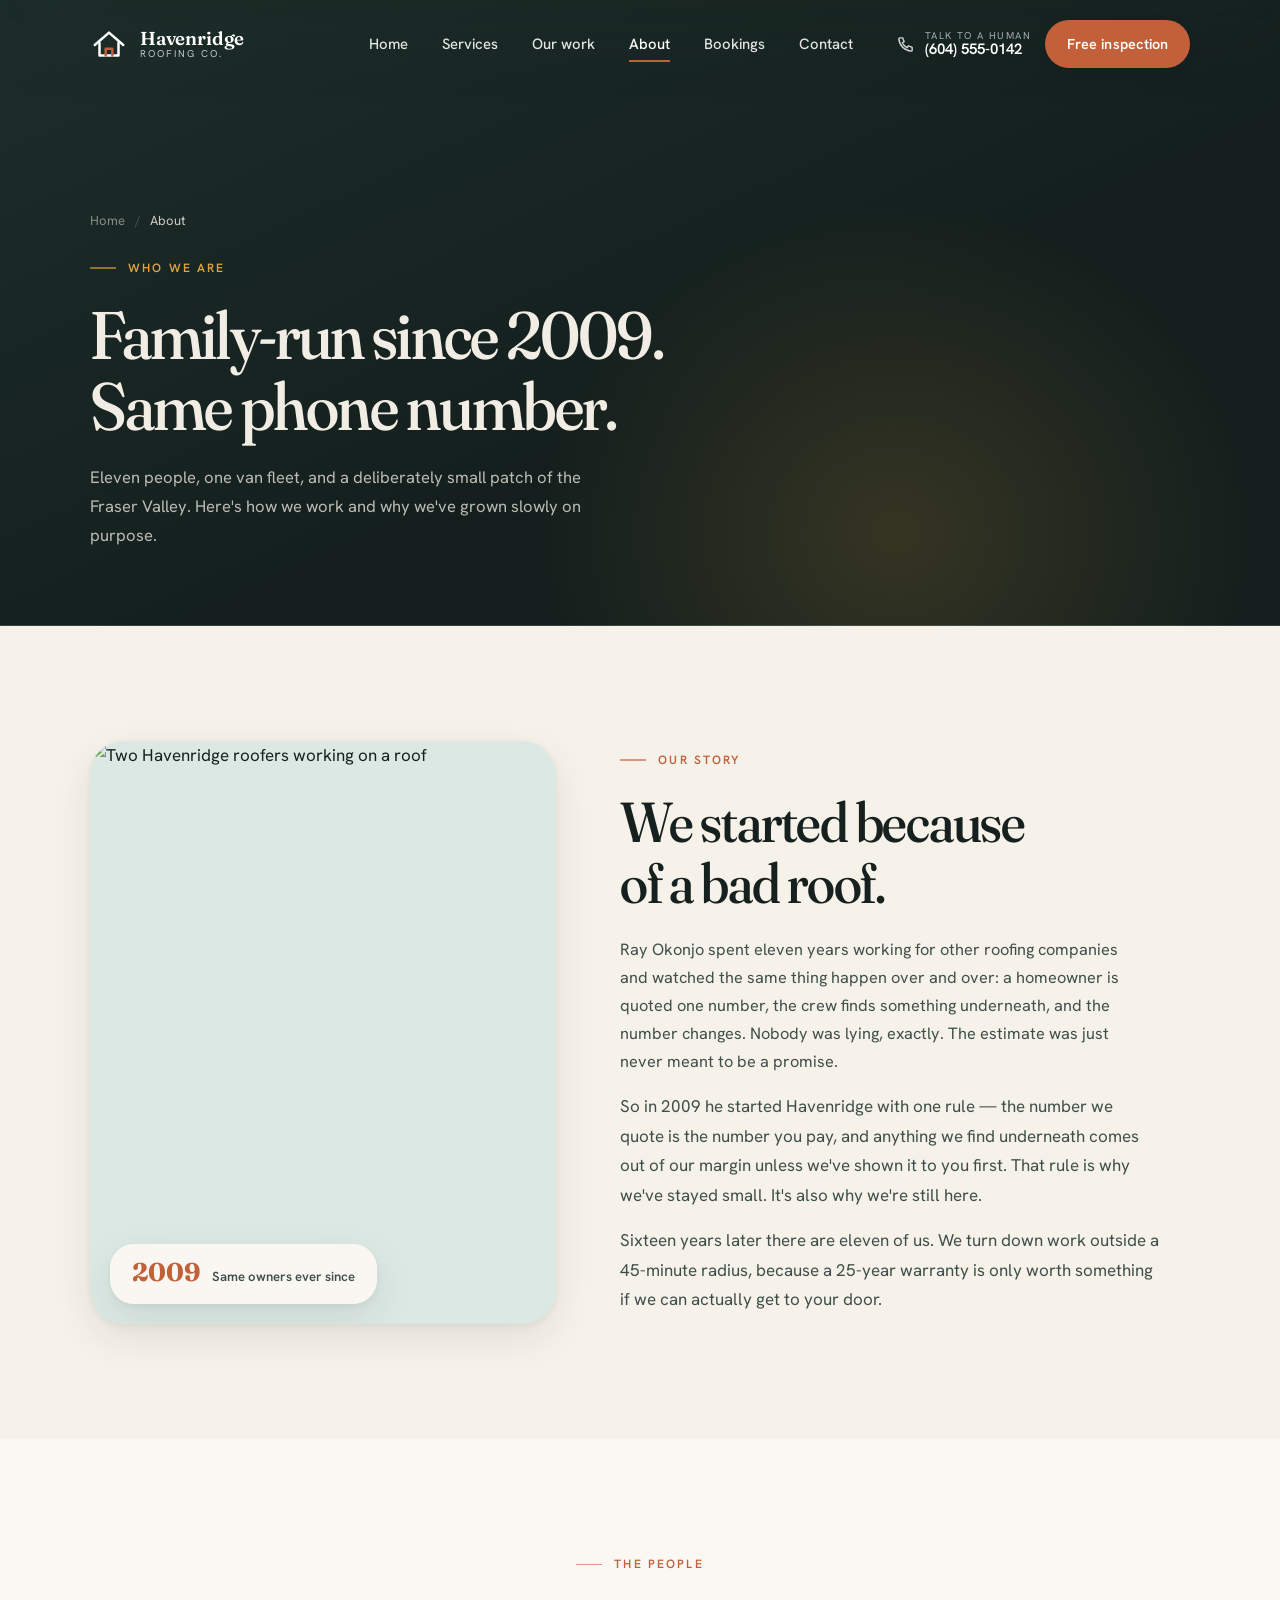
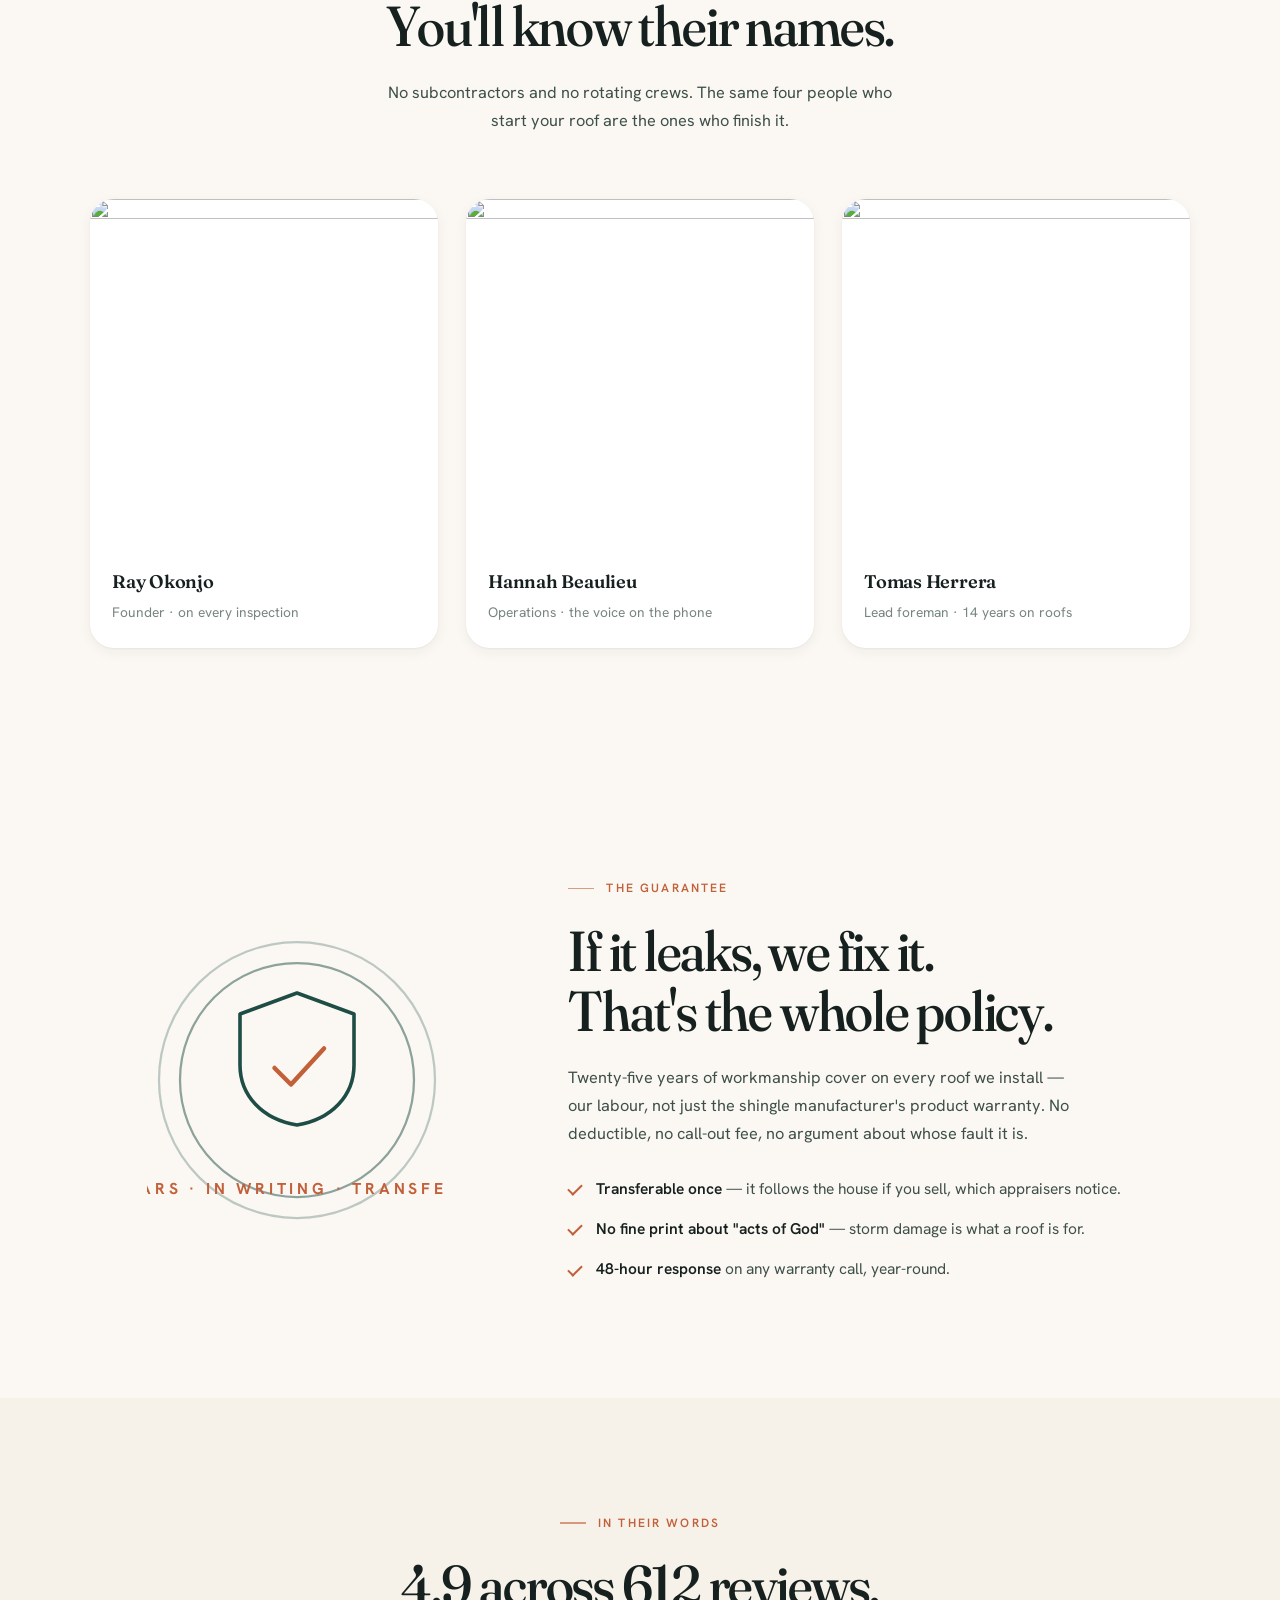
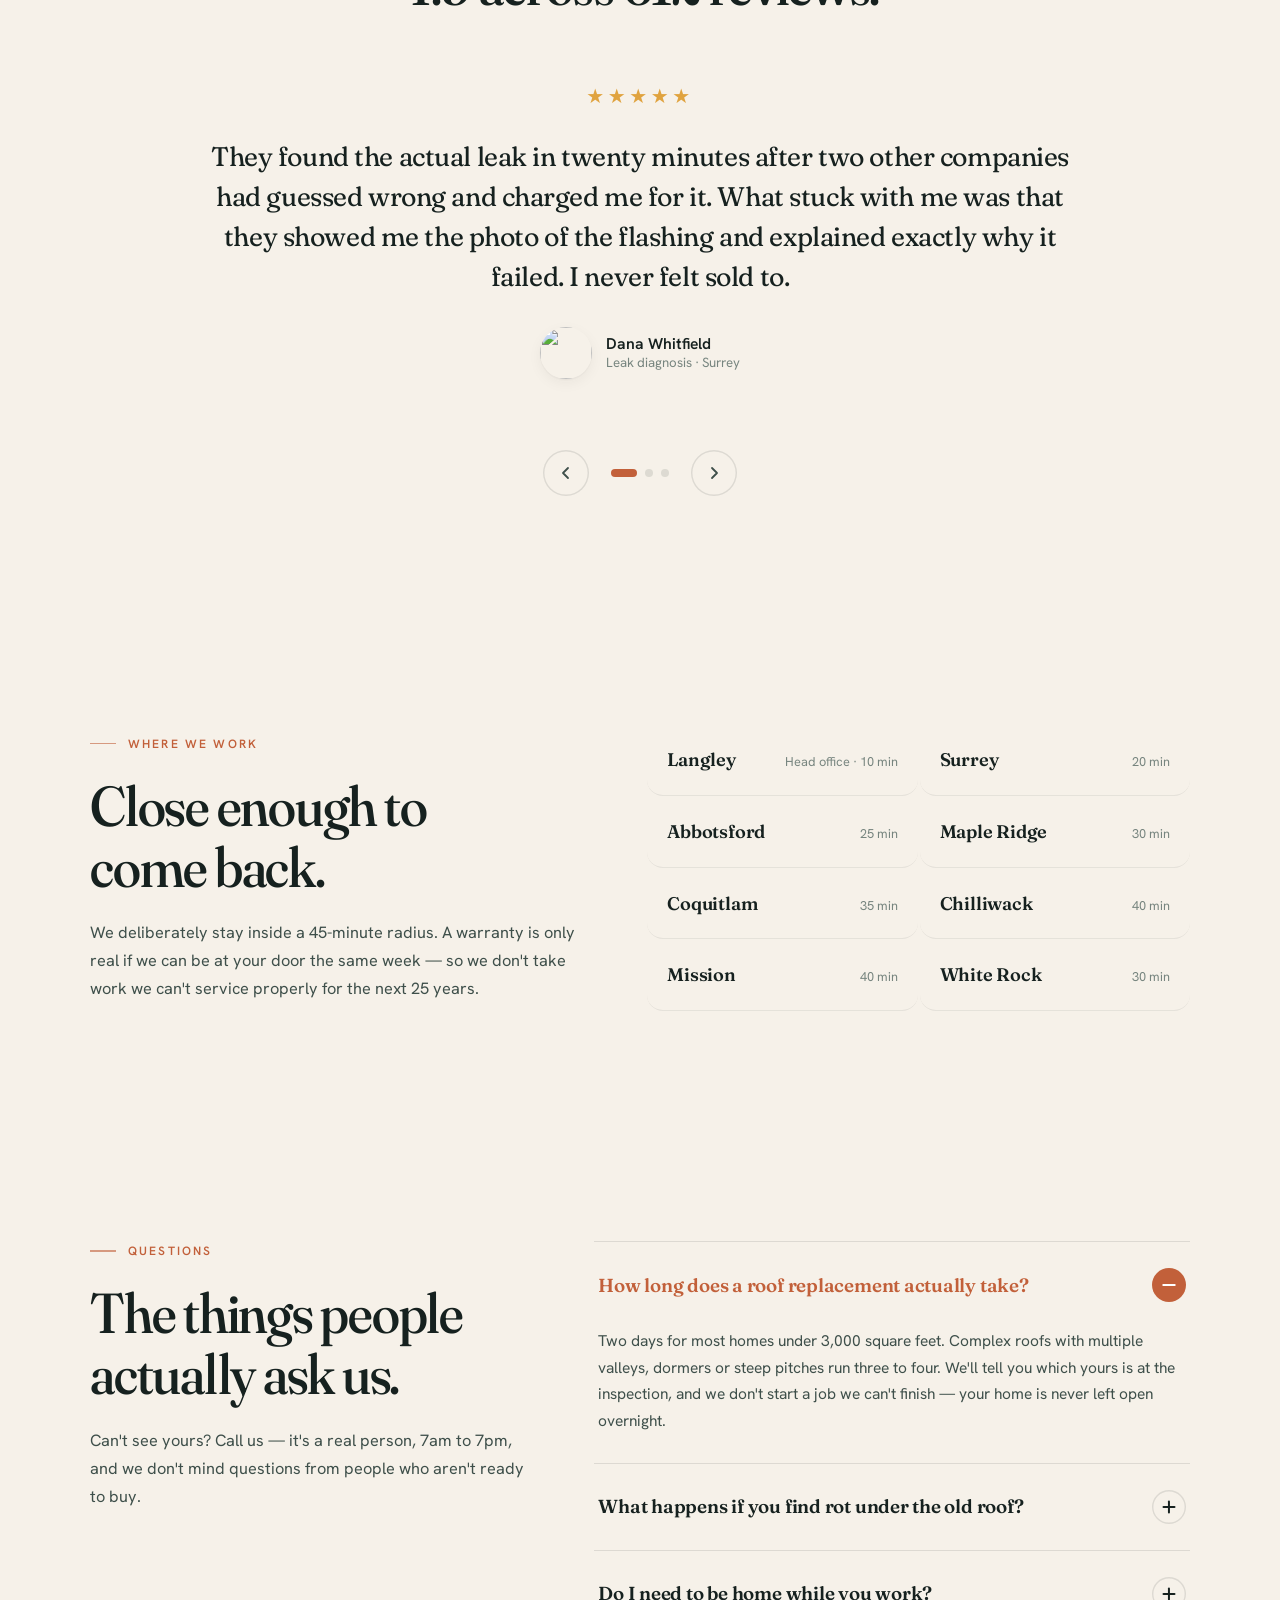
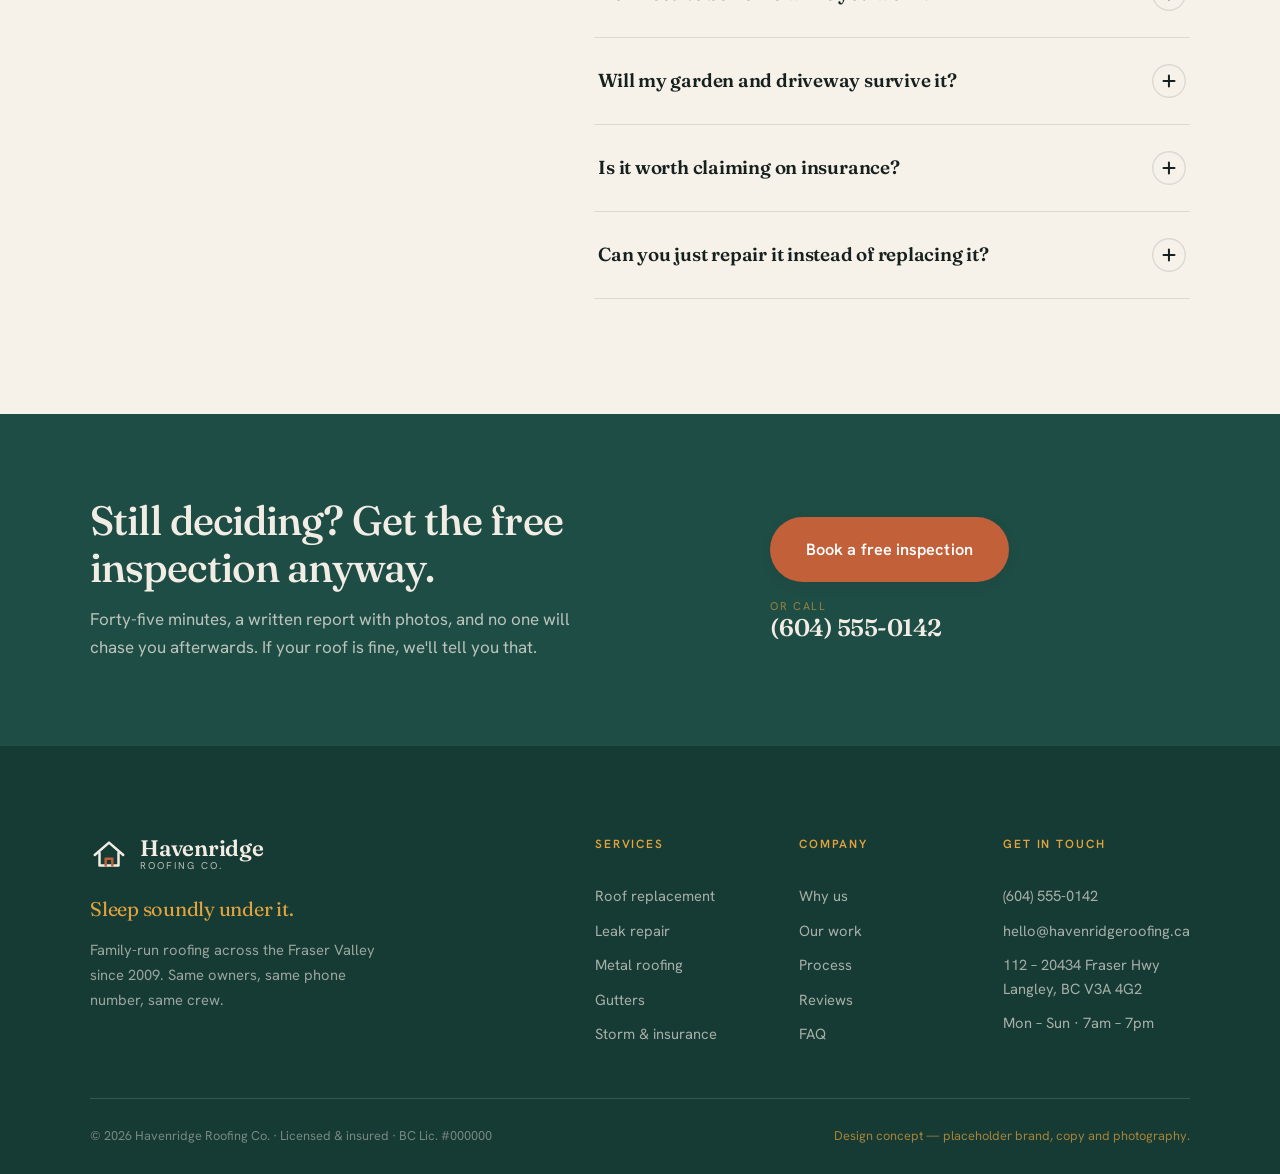
==== about.html @ 26022ae8 "Split the site into six pages and rework the hero roofline Adds Services, Gallery, About, Bookings a" ====
<!doctype html>
<html lang="en">
<head>
<meta charset="UTF-8" />
<meta name="viewport" content="width=device-width, initial-scale=1" />
<title>About — Havenridge Roofing Co.</title>
<meta name="description" content="Family-run roofing across the Fraser Valley since 2009. Same owners, same crew, a 25-year workmanship warranty and a fixed price in writing." />
<meta name="theme-color" content="#1E4D45" />
<meta property="og:type" content="website" />
<meta property="og:title" content="About — Havenridge Roofing Co." />
<meta property="og:description" content="Family-run roofing across the Fraser Valley since 2009. Same owners, same crew, a 25-year workmanship warranty and a fixed price in writing." />
<link rel="preconnect" href="https://fonts.googleapis.com" />
<link rel="preconnect" href="https://fonts.gstatic.com" crossorigin />
<link href="https://fonts.googleapis.com/css2?family=Fraunces:opsz,wght,SOFT@9..144,400..700,0..100&family=Hanken+Grotesk:wght@400;500;600;700&display=swap" rel="stylesheet" />
<link rel="stylesheet" href="styles.css" />
<link rel="icon" href="data:image/svg+xml,%3Csvg xmlns='http://www.w3.org/2000/svg' viewBox='0 0 32 32'%3E%3Cpath d='M4 16 16 6l12 10' fill='none' stroke='%231E4D45' stroke-width='3' stroke-linecap='round' stroke-linejoin='round'/%3E%3Cpath d='M8 15v10h16V15' fill='none' stroke='%23C2603A' stroke-width='3' stroke-linecap='round' stroke-linejoin='round'/%3E%3C/svg%3E" />
<script src="main.js" defer></script>
</head>
<body>

<!-- ============ PRELOADER ============ -->
<!-- Two independent fallbacks so a decorative preloader can never trap the
     page: this kills it outright with JS off, and styles.css fades it out on
     a timer if main.js never loads or throws before it can dismiss it. -->
<noscript><style>.preloader{display:none !important}</style></noscript>
<div class="preloader" data-preloader aria-hidden="true">
  <div class="preloader__mark">
    <svg viewBox="0 0 120 96" fill="none" aria-hidden="true">
      <path class="pl-roof" d="M10 52 60 12l50 40" stroke="#F6F1E9" stroke-width="5" stroke-linecap="round" stroke-linejoin="round"/>
      <path class="pl-walls" d="M24 48v34h72V48" stroke="#C2603A" stroke-width="5" stroke-linecap="round" stroke-linejoin="round"/>
      <path class="pl-door" d="M52 82V64h16v18" stroke="#E0A33F" stroke-width="5" stroke-linecap="round" stroke-linejoin="round"/>
    </svg>
  </div>
  <p class="preloader__word">Havenridge</p>
</div>

<a class="skip-link" href="#main">Skip to content</a>
<div class="cursor" data-cursor aria-hidden="true"><span class="cursor__dot"></span><span class="cursor__ring"></span></div>
<div class="scrollbar" data-progress aria-hidden="true"><i></i></div>

<a class="skip-link" href="#main">Skip to content</a>
<div class="cursor" data-cursor aria-hidden="true"><span class="cursor__dot"></span><span class="cursor__ring"></span></div>
<div class="scrollbar" data-progress aria-hidden="true"><i></i></div>

<!-- ============ HEADER ============ -->
<header class="hdr" data-hdr>
  <div class="hdr__in">
    <a class="logo" href="index.html" aria-label="Havenridge Roofing Co. — home">
      <span class="logo__mark" aria-hidden="true">
        <svg viewBox="0 0 40 40" fill="none">
          <path d="M5 21 20 8l15 13" stroke="currentColor" stroke-width="2.6" stroke-linecap="round" stroke-linejoin="round"/>
          <path d="M10 19v13h20V19" stroke="currentColor" stroke-width="2.6" stroke-linecap="round" stroke-linejoin="round"/>
          <path class="logo__glow" d="M16.5 32v-7h7v7" stroke="var(--accent)" stroke-width="2.6" stroke-linecap="round" stroke-linejoin="round"/>
        </svg>
      </span>
      <span class="logo__txt"><b>Havenridge</b><i>Roofing Co.</i></span>
    </a>

    <nav class="nav" aria-label="Primary">
      <a href="index.html">Home</a>
      <a href="services.html">Services</a>
      <a href="gallery.html">Our work</a>
      <a href="about.html" class="is-on" aria-current="page">About</a>
      <a href="bookings.html">Bookings</a>
      <a href="contact.html">Contact</a>
    </nav>

    <div class="hdr__act">
      <a class="tel" href="tel:+16045550142">
        <svg viewBox="0 0 20 20" fill="none" aria-hidden="true"><path d="M4 3h3l1.6 4-2 1.2a10 10 0 0 0 5.2 5.2L13 11.4 17 13v3a1 1 0 0 1-1.1 1A14 14 0 0 1 3 4.1 1 1 0 0 1 4 3Z" stroke="currentColor" stroke-width="1.5" stroke-linejoin="round"/></svg>
        <span><i>Talk to a human</i><b>(604) 555-0142</b></span>
      </a>
      <a class="btn btn--accent btn--sm magnetic" href="bookings.html" data-magnetic>Free inspection</a>
      <button class="burger" type="button" aria-expanded="false" aria-controls="mnav" aria-label="Open menu" data-burger><span></span><span></span></button>
    </div>
  </div>
</header>

<nav class="mnav" id="mnav" data-mnav aria-label="Mobile">
  <a href="index.html">Home</a>
  <a href="services.html">Services</a>
  <a href="gallery.html">Our work</a>
  <a href="about.html" class="is-on" aria-current="page">About</a>
  <a href="bookings.html">Bookings</a>
  <a href="contact.html">Contact</a>
  <a class="mnav__tel" href="tel:+16045550142">(604) 555-0142</a>
  <a class="btn btn--accent" href="bookings.html">Book a free inspection</a>
</nav>

<main id="main">

<!-- ============ PAGE HERO ============ -->
<section class="phero">
  <div class="phero__glow" aria-hidden="true"></div>
  <div class="wrap">
    <nav class="crumb" aria-label="Breadcrumb">
      <a href="index.html">Home</a><span aria-hidden="true">/</span><span aria-current="page">About</span>
    </nav>
    <p class="eyebrow eyebrow--light" data-rise>Who we are</p>
    <h1 class="phero__h1" data-rise data-delay="1">Family-run since 2009.<br />Same phone number.</h1>
    <p class="phero__lead" data-rise data-delay="2">Eleven people, one van fleet, and a deliberately small patch of the Fraser Valley. Here's how we work and why we've grown slowly on purpose.</p>
  </div>
</section>

<!-- ============ STORY ============ -->
<section class="sec story">
  <div class="wrap story__in">
    <div class="story__media" data-rise>
      <img src="https://images.unsplash.com/photo-1635424709961-f3a150459ad4?auto=format&fit=crop&w=1100&q=80" alt="Two Havenridge roofers working on a roof" loading="lazy" />
      <div class="story__badge"><b>2009</b><span>Same owners ever since</span></div>
    </div>
    <div class="story__copy">
      <p class="eyebrow" data-rise>Our story</p>
      <h2 class="sec__h2" data-rise data-delay="1">We started because<br />of a bad roof.</h2>
      <p class="sec__lead" data-rise data-delay="2">Ray Okonjo spent eleven years working for other
        roofing companies and watched the same thing happen over and over: a homeowner is quoted one
        number, the crew finds something underneath, and the number changes. Nobody was lying, exactly.
        The estimate was just never meant to be a promise.</p>
      <p data-rise data-delay="3">So in 2009 he started Havenridge with one rule — the number we quote is
        the number you pay, and anything we find underneath comes out of our margin unless we've shown
        it to you first. That rule is why we've stayed small. It's also why we're still here.</p>
      <p data-rise data-delay="4">Sixteen years later there are eleven of us. We turn down work outside a
        45-minute radius, because a 25-year warranty is only worth something if we can actually get to
        your door.</p>
    </div>
  </div>
</section>

<!-- ============ TEAM ============ -->
<section class="sec team">
  <div class="wrap">
    <header class="sec__head sec__head--center">
      <p class="eyebrow" data-rise>The people</p>
      <h2 class="sec__h2" data-rise data-delay="1">You'll know their names.</h2>
      <p class="sec__lead" data-rise data-delay="2">No subcontractors and no rotating crews. The same four
        people who start your roof are the ones who finish it.</p>
    </header>
    <div class="team__grid">
      <figure class="tm" data-rise>
        <img src="https://images.unsplash.com/photo-1625241152315-4a698f74ceb7?auto=format&fit=crop&w=600&q=80" alt="" loading="lazy" />
        <figcaption><b>Ray Okonjo</b><span>Founder · on every inspection</span></figcaption>
      </figure>
      <figure class="tm" data-rise data-delay="1">
        <img src="https://images.unsplash.com/photo-1615751596346-9df8006e5381?auto=format&fit=crop&w=600&q=80" alt="" loading="lazy" />
        <figcaption><b>Hannah Beaulieu</b><span>Operations · the voice on the phone</span></figcaption>
      </figure>
      <figure class="tm" data-rise data-delay="2">
        <img src="https://images.unsplash.com/photo-1777827839146-d634aee2c991?auto=format&fit=crop&w=600&q=80" alt="" loading="lazy" />
        <figcaption><b>Tomas Herrera</b><span>Lead foreman · 14 years on roofs</span></figcaption>
      </figure>
    </div>
  </div>
</section>
<!-- ============ WARRANTY ============ -->
<section class="sec warranty">
  <div class="wrap warranty__in">
    <div class="warranty__seal" data-rise aria-hidden="true">
      <svg viewBox="0 0 200 200" fill="none">
        <circle cx="100" cy="100" r="92" stroke="currentColor" stroke-width="1.5" opacity=".28"/>
        <circle cx="100" cy="100" r="78" stroke="currentColor" stroke-width="1.5" opacity=".5"/>
        <path d="M100 42 62 56v34c0 20.6 15.2 36.4 38 40 22.8-3.6 38-19.4 38-40V56l-38-14Z" stroke="currentColor" stroke-width="2.4" stroke-linejoin="round"/>
        <path d="m85 92 11 11 22-24" stroke="var(--accent)" stroke-width="3" stroke-linecap="round" stroke-linejoin="round"/>
        <text class="warranty__ring" x="100" y="176" text-anchor="middle">25 YEARS · IN WRITING · TRANSFERABLE</text>
      </svg>
    </div>
    <div class="warranty__copy">
      <p class="eyebrow" data-rise>The guarantee</p>
      <h2 class="sec__h2" data-rise data-delay="1">If it leaks, we fix it.<br />That's the whole policy.</h2>
      <p class="sec__lead" data-rise data-delay="2">
        Twenty-five years of workmanship cover on every roof we install — our labour, not just the
        shingle manufacturer's product warranty. No deductible, no call-out fee, no argument about
        whose fault it is.
      </p>
      <ul class="warranty__list" data-rise data-delay="3">
        <li><b>Transferable once</b> — it follows the house if you sell, which appraisers notice.</li>
        <li><b>No fine print about "acts of God"</b> — storm damage is what a roof is for.</li>
        <li><b>48-hour response</b> on any warranty call, year-round.</li>
      </ul>
    </div>
  </div>
</section><!-- ============ REVIEWS ============ -->
<section class="sec reviews" id="reviews">
  <div class="wrap">
    <header class="sec__head sec__head--center">
      <p class="eyebrow" data-rise>In their words</p>
      <h2 class="sec__h2" data-rise data-delay="1">4.9 across 612 reviews.</h2>
    </header>

    <div class="rev" data-rev>
      <div class="rev__track" data-rev-track>
        <article class="rev__i is-on">
          <div class="rev__stars" aria-label="5 out of 5">★★★★★</div>
          <blockquote>They found the actual leak in twenty minutes after two other companies had
            guessed wrong and charged me for it. What stuck with me was that they showed me the
            photo of the flashing and explained exactly why it failed. I never felt sold to.</blockquote>
          <footer>
            <img src="https://images.unsplash.com/photo-1615751596346-9df8006e5381?auto=format&fit=crop&w=160&q=80" alt="" loading="lazy" />
            <span><b>Dana Whitfield</b><i>Leak diagnosis · Surrey</i></span>
          </footer>
        </article>
        <article class="rev__i">
          <div class="rev__stars" aria-label="5 out of 5">★★★★★</div>
          <blockquote>Full tear-off and replacement in two days, and the quote never moved — even
            when they found rot under the old decking. They photographed it, called me at work,
            and charged me their cost for the plywood. That's who they are.</blockquote>
          <footer>
            <img src="https://images.unsplash.com/photo-1625241152315-4a698f74ceb7?auto=format&fit=crop&w=160&q=80" alt="" loading="lazy" />
            <span><b>Marcus Bailey</b><i>Full replacement · Langley</i></span>
          </footer>
        </article>
        <article class="rev__i">
          <div class="rev__stars" aria-label="5 out of 5">★★★★★</div>
          <blockquote>My mum is 82 and lives alone, and I live four hours away. They sent me the
            photos, called me after every day on site, and one of them fixed her gate latch on
            the way out. I can't tell you what that was worth to me.</blockquote>
          <footer>
            <img src="https://images.unsplash.com/photo-1777827839146-d634aee2c991?auto=format&fit=crop&w=160&q=80" alt="" loading="lazy" />
            <span><b>Priya Raman</b><i>Re-roof &amp; gutters · Abbotsford</i></span>
          </footer>
        </article>
      </div>

      <div class="rev__ctl">
        <button type="button" data-rev-prev aria-label="Previous review">
          <svg viewBox="0 0 20 20" fill="none"><path d="M12 5 7 10l5 5" stroke="currentColor" stroke-width="1.8" stroke-linecap="round" stroke-linejoin="round"/></svg>
        </button>
        <div class="rev__dots" data-rev-dots>
          <button type="button" class="is-on" aria-label="Review 1"></button>
          <button type="button" aria-label="Review 2"></button>
          <button type="button" aria-label="Review 3"></button>
        </div>
        <button type="button" data-rev-next aria-label="Next review">
          <svg viewBox="0 0 20 20" fill="none"><path d="M8 5l5 5-5 5" stroke="currentColor" stroke-width="1.8" stroke-linecap="round" stroke-linejoin="round"/></svg>
        </button>
      </div>
    </div>
  </div>
</section><!-- ============ AREAS ============ -->
<section class="sec areas" id="areas">
  <div class="wrap areas__in">
    <div class="areas__copy">
      <p class="eyebrow" data-rise>Where we work</p>
      <h2 class="sec__h2" data-rise data-delay="1">Close enough to<br />come back.</h2>
      <p class="sec__lead" data-rise data-delay="2">We deliberately stay inside a 45-minute radius. A
        warranty is only real if we can be at your door the same week — so we don't take work we
        can't service properly for the next 25 years.</p>
    </div>
    <ul class="areas__list" data-rise data-delay="1">
      <li><b>Langley</b><span>Head office · 10 min</span></li>
      <li><b>Surrey</b><span>20 min</span></li>
      <li><b>Abbotsford</b><span>25 min</span></li>
      <li><b>Maple Ridge</b><span>30 min</span></li>
      <li><b>Coquitlam</b><span>35 min</span></li>
      <li><b>Chilliwack</b><span>40 min</span></li>
      <li><b>Mission</b><span>40 min</span></li>
      <li><b>White Rock</b><span>30 min</span></li>
    </ul>
  </div>
</section><!-- ============ FAQ ============ -->
<section class="sec faq" id="faq">
  <div class="wrap faq__in">
    <header class="faq__head">
      <p class="eyebrow" data-rise>Questions</p>
      <h2 class="sec__h2" data-rise data-delay="1">The things people<br />actually ask us.</h2>
      <p class="sec__lead" data-rise data-delay="2">Can't see yours? Call us — it's a real person,
        7am to 7pm, and we don't mind questions from people who aren't ready to buy.</p>
    </header>

    <div class="faq__list" data-faq>
      <details class="qa" open>
        <summary><span>How long does a roof replacement actually take?</span><i aria-hidden="true"></i></summary>
        <div class="qa__body"><p>Two days for most homes under 3,000 square feet. Complex roofs with
          multiple valleys, dormers or steep pitches run three to four. We'll tell you which yours is
          at the inspection, and we don't start a job we can't finish — your home is never left open
          overnight.</p></div>
      </details>
      <details class="qa">
        <summary><span>What happens if you find rot under the old roof?</span><i aria-hidden="true"></i></summary>
        <div class="qa__body"><p>We stop, photograph it, and call you before anything is covered back
          up. Replacement sheathing is charged at our cost — we don't mark up a problem you didn't
          know you had. On a typical home it's one or two sheets; the quote tells you what each one
          costs before we start.</p></div>
      </details>
      <details class="qa">
        <summary><span>Do I need to be home while you work?</span><i aria-hidden="true"></i></summary>
        <div class="qa__body"><p>No. Plenty of our customers are at work the whole time. You'll get
          photos at the end of each day, and the foreman's direct mobile number so you can reach a
          person rather than an office. We only need access to power and, ideally, a driveway.</p></div>
      </details>
      <details class="qa">
        <summary><span>Will my garden and driveway survive it?</span><i aria-hidden="true"></i></summary>
        <div class="qa__body"><p>This is the thing people worry about most, and fairly. Tarps go over
          beds and shrubs, plywood leans against the siding, and the dumpster sits on boards. We run
          a magnetic sweep of the lawn and driveway twice — once at the end of tear-off and again
          before we leave. If we miss a nail, we come back and find it.</p></div>
      </details>
      <details class="qa">
        <summary><span>Is it worth claiming on insurance?</span><i aria-hidden="true"></i></summary>
        <div class="qa__body"><p>Sometimes, and sometimes honestly not — a claim for less than your
          deductible isn't worth the premium increase. We'll photograph the damage properly, tell you
          what we think the claim is worth, and meet your adjuster on the roof. If it's not worth
          claiming, we'll say so.</p></div>
      </details>
      <details class="qa">
        <summary><span>Can you just repair it instead of replacing it?</span><i aria-hidden="true"></i></summary>
        <div class="qa__body"><p>Often, yes — and we'll tell you when that's the better call. A roof
          with eight good years left doesn't need replacing because someone knocked on your door and
          said so. Roughly a third of our inspections end with us telling someone their roof is fine.</p></div>
      </details>
    </div>
  </div>
</section>
<!-- ============ CTA BAND ============ -->
<section class="ctaband">
  <div class="wrap ctaband__in">
    <div>
      <h2 data-rise>Still deciding? Get the free inspection anyway.</h2>
      <p data-rise data-delay="1">Forty-five minutes, a written report with photos, and no one will
        chase you afterwards. If your roof is fine, we'll tell you that.</p>
    </div>
    <div class="ctaband__act" data-rise data-delay="2">
      <a class="btn btn--accent btn--lg magnetic" href="bookings.html" data-magnetic>Book a free inspection</a>
      <a class="tel tel--band" href="tel:+16045550142"><span><i>Or call</i><b>(604) 555-0142</b></span></a>
    </div>
  </div>
</section>

</main>

<!-- ============ FOOTER ============ -->
<footer class="ftr">
  <div class="wrap">
    <div class="ftr__top">
      <div class="ftr__brand">
        <a class="logo logo--lg" href="index.html" aria-label="Havenridge Roofing Co. — home">
          <span class="logo__mark" aria-hidden="true">
            <svg viewBox="0 0 40 40" fill="none">
              <path d="M5 21 20 8l15 13" stroke="currentColor" stroke-width="2.6" stroke-linecap="round" stroke-linejoin="round"/>
              <path d="M10 19v13h20V19" stroke="currentColor" stroke-width="2.6" stroke-linecap="round" stroke-linejoin="round"/>
              <path d="M16.5 32v-7h7v7" stroke="var(--accent)" stroke-width="2.6" stroke-linecap="round" stroke-linejoin="round"/>
            </svg>
          </span>
          <span class="logo__txt"><b>Havenridge</b><i>Roofing Co.</i></span>
        </a>
        <p class="ftr__tag">Sleep soundly under it.</p>
        <p class="ftr__blurb">Family-run roofing across the Fraser Valley since 2009. Same owners,
          same phone number, same crew.</p>
      </div>

      <nav class="ftr__nav" aria-label="Footer">
        <div>
          <h4>Services</h4>
          <a href="services.html">Roof replacement</a>
          <a href="services.html">Leak repair</a>
          <a href="services.html">Metal roofing</a>
          <a href="services.html">Gutters</a>
          <a href="services.html">Storm &amp; insurance</a>
        </div>
        <div>
          <h4>Company</h4>
          <a href="about.html">Why us</a>
          <a href="gallery.html">Our work</a>
          <a href="services.html#process">Process</a>
          <a href="about.html#reviews">Reviews</a>
          <a href="about.html#faq">FAQ</a>
        </div>
        <div>
          <h4>Get in touch</h4>
          <a href="tel:+16045550142">(604) 555-0142</a>
          <a href="mailto:hello@havenridgeroofing.ca">hello@havenridgeroofing.ca</a>
          <span>112 – 20434 Fraser Hwy<br />Langley, BC V3A 4G2</span>
          <span>Mon – Sun · 7am – 7pm</span>
        </div>
      </nav>
    </div>

    <div class="ftr__bar">
      <p>© 2026 Havenridge Roofing Co. · Licensed &amp; insured · BC Lic. #000000</p>
      <p class="ftr__demo">Design concept — placeholder brand, copy and photography.</p>
    </div>
  </div>
</footer>

</body>
</html>
---- styles.css ----
/* =========================================================================
   HAVENRIDGE ROOFING CO. — design system
   Brief: "makes you feel safe". Warm paper, deep evergreen shelter,
   terracotta warmth. Soft radii, calm motion, generous air.
   ========================================================================= */

:root{
  /* surface */
  --canvas:#F6F1E9;
  --canvas-2:#FBF8F3;
  --surface:#FFFFFF;
  --dark:#16211F;
  --dark-2:#1B2A27;

  /* ink */
  --ink:#16211F;
  --ink-2:#3E4F4A;
  --muted:#77857F;
  --on-dark:#F2EDE4;
  --on-dark-2:#AFBDB6;

  /* brand */
  --brand:#1E4D45;
  --brand-700:#163A34;
  --brand-100:#DCE8E3;
  --accent:#C2603A;
  --accent-600:#A94E2C;
  --accent-100:#F6E3D8;
  --gold:#E0A33F;

  --line:rgba(22,33,31,.11);
  --line-2:rgba(22,33,31,.07);
  --line-d:rgba(242,237,228,.16);

  /* type */
  --display:"Fraunces",Georgia,"Times New Roman",serif;
  --sans:"Hanken Grotesk",ui-sans-serif,system-ui,-apple-system,"Segoe UI",Roboto,sans-serif;

  /* shape */
  --r-sm:10px; --r:16px; --r-lg:24px; --r-xl:34px; --r-pill:999px;

  /* warm-tinted shadows, never harsh black */
  --sh-1:0 1px 2px rgba(30,45,41,.05), 0 4px 14px rgba(30,45,41,.05);
  --sh-2:0 2px 6px rgba(30,45,41,.06), 0 14px 38px rgba(30,45,41,.09);
  --sh-3:0 6px 18px rgba(30,45,41,.08), 0 30px 70px rgba(30,45,41,.14);

  /* motion */
  --e-out:cubic-bezier(.22,.9,.24,1);
  --e-soft:cubic-bezier(.4,0,.2,1);
  --e-settle:cubic-bezier(.18,.9,.28,1.06);

  --wrap:1220px;
  --gut:clamp(20px,5vw,60px);
}

*,*::before,*::after{box-sizing:border-box}
html{-webkit-text-size-adjust:100%}
html:focus-within{scroll-behavior:smooth}
body{
  margin:0; background:var(--canvas); color:var(--ink);
  font-family:var(--sans); font-size:17px; line-height:1.68;
  font-weight:400; -webkit-font-smoothing:antialiased; text-rendering:optimizeLegibility;
  overflow-x:hidden;
}
body.is-locked{overflow:hidden}
img,svg{display:block; max-width:100%}
img{height:auto}
button,input,select,textarea{font:inherit; color:inherit}
button{cursor:pointer; background:none; border:0; padding:0}
a{color:inherit; text-decoration:none}
h1,h2,h3,h4,p,figure,blockquote,ul,ol{margin:0}
ul,ol{padding:0; list-style:none}

::selection{background:var(--accent); color:#fff}

/* `hidden` must always win — several overlays below set display, and a
   display rule silently beats the attribute. Without this the lightbox
   covers the page and eats every click. */
[hidden]{display:none !important}

:focus-visible{outline:2.5px solid var(--accent); outline-offset:3px; border-radius:4px}

.wrap{width:100%; max-width:var(--wrap); margin-inline:auto; padding-inline:var(--gut)}

.skip-link{
  position:fixed; top:10px; left:10px; z-index:200; padding:12px 20px;
  background:var(--brand); color:#fff; border-radius:var(--r-sm);
  transform:translateY(-160%); transition:transform .3s var(--e-out);
}
.skip-link:focus{transform:none}

/* ---------- type ---------- */
.eyebrow{
  font-size:.75rem; font-weight:600; letter-spacing:.18em; text-transform:uppercase;
  color:var(--accent); margin-bottom:22px; display:flex; align-items:center; gap:12px;
}
.eyebrow::before{content:""; width:26px; height:1.5px; background:currentColor; opacity:.6}
.eyebrow--light{color:var(--gold)}

.sec__h2{
  font-family:var(--display); font-weight:500;
  font-size:clamp(2.1rem,4.4vw,3.6rem); line-height:1.08;
  letter-spacing:-.022em; font-variation-settings:"SOFT" 40,"opsz" 110;
}
.sec__lead{
  font-size:clamp(1.02rem,1.25vw,1.15rem); color:var(--ink-2);
  max-width:56ch; line-height:1.72;
}
/* headings and their lead paragraph need air between them; in the split
   layout the lead is a sibling column, so only space the stacked case */
.sec__h2+.sec__lead,.sec__h2+.calc__note{margin-top:22px}
.hero__h1+.hero__sub{margin-top:0}
.sec--dark .sec__lead{color:var(--on-dark-2)}

/* ---------- buttons ---------- */
.btn{
  --bg:var(--brand); --fg:#fff;
  position:relative; display:inline-flex; align-items:center; justify-content:center; gap:11px;
  padding:16px 30px; border-radius:var(--r-pill); background:var(--bg); color:var(--fg);
  font-weight:600; font-size:.97rem; letter-spacing:.005em; overflow:hidden; isolation:isolate;
  transition:transform .45s var(--e-settle), box-shadow .45s var(--e-out), color .3s var(--e-soft);
  box-shadow:var(--sh-1); will-change:transform;
}
.btn::before{
  content:""; position:absolute; inset:0; z-index:-1; border-radius:inherit;
  background:var(--accent-600); transform:translateY(101%);
  transition:transform .5s var(--e-out);
}
.btn:hover{transform:translateY(-3px); box-shadow:var(--sh-2)}
.btn:hover::before{transform:translateY(0)}
.btn:active{transform:translateY(-1px)}
.btn svg{width:19px; height:19px; transition:transform .45s var(--e-out)}
.btn:hover svg{transform:translateX(4px)}
.btn--accent{--bg:var(--accent)}
.btn--accent::before{background:var(--brand)}
.btn--ghost{--bg:transparent; --fg:#fff; box-shadow:inset 0 0 0 1.5px rgba(255,255,255,.42)}
.btn--ghost::before{background:rgba(255,255,255,.14)}
.btn--ghost:hover{box-shadow:inset 0 0 0 1.5px rgba(255,255,255,.75)}
.btn--sm{padding:12px 22px; font-size:.9rem}
.btn--lg{padding:19px 36px; font-size:1.02rem}
.btn--full{width:100%}

.chip{
  padding:10px 20px; border-radius:var(--r-pill); font-size:.9rem; font-weight:600;
  color:var(--ink-2); box-shadow:inset 0 0 0 1.4px var(--line);
  transition:color .3s var(--e-soft), box-shadow .3s var(--e-soft), background .3s var(--e-soft), transform .4s var(--e-settle);
}
.chip:hover{color:var(--ink); box-shadow:inset 0 0 0 1.4px rgba(22,33,31,.24); transform:translateY(-2px)}
.chip.is-on{background:var(--brand); color:#fff; box-shadow:none}

/* ---------- scroll progress + cursor ---------- */
.scrollbar{position:fixed; inset:0 0 auto 0; height:3px; z-index:120; pointer-events:none}
.scrollbar i{
  display:block; height:100%; width:0;
  background:linear-gradient(90deg,var(--brand),var(--accent),var(--gold));
  transform-origin:left; transition:width .1s linear;
}
.cursor{position:fixed; top:0; left:0; z-index:300; pointer-events:none; mix-blend-mode:difference; opacity:0}
.cursor__dot,.cursor__ring{position:absolute; border-radius:50%; transform:translate(-50%,-50%)}
.cursor__dot{width:6px; height:6px; background:#fff}
.cursor__ring{
  width:38px; height:38px; border:1.4px solid rgba(255,255,255,.55);
  transition:width .35s var(--e-out), height .35s var(--e-out), border-color .3s var(--e-soft);
}
.cursor.is-on{opacity:1}
.cursor.is-hot .cursor__ring{width:62px; height:62px; border-color:#fff}
@media (hover:none),(pointer:coarse){.cursor{display:none}}

/* ---------- preloader ---------- */
.preloader{
  position:fixed; inset:0; z-index:400; background:var(--brand-700);
  display:grid; place-content:center; justify-items:center; gap:22px;
  transition:opacity .7s var(--e-soft), visibility .7s;
  /* Safety net: if main.js never runs, this still uncovers the page. CSS
     rather than an inline script, so it also survives JS being disabled. */
  animation:plBail .6s var(--e-soft) 4.6s forwards;
}
@keyframes plBail{to{opacity:0; visibility:hidden}}
.preloader.is-gone{opacity:0; visibility:hidden}
.preloader__mark svg{width:96px; height:78px}
.preloader__mark path{stroke-dasharray:180; stroke-dashoffset:180; animation:plDraw 1.1s var(--e-out) forwards}
.pl-walls{animation-delay:.32s !important}
.pl-door{animation-delay:.58s !important}
@keyframes plDraw{to{stroke-dashoffset:0}}
.preloader__word{
  font-family:var(--display); font-size:1.5rem; letter-spacing:.2em; text-transform:uppercase;
  color:var(--on-dark); opacity:0; animation:plWord .8s var(--e-out) .7s forwards;
}
@keyframes plWord{from{opacity:0; transform:translateY(10px)} to{opacity:.85; transform:none}}

/* ---------- header ---------- */
.hdr{
  position:fixed; inset:0 0 auto 0; z-index:110; padding:20px 0;
  transition:padding .5s var(--e-out), background .5s var(--e-soft), box-shadow .5s var(--e-soft);
}
.hdr::before{
  content:""; position:absolute; inset:0; background:rgba(246,241,233,.86);
  backdrop-filter:blur(16px) saturate(1.3); -webkit-backdrop-filter:blur(16px) saturate(1.3);
  border-bottom:1px solid var(--line-2);
  opacity:0; transition:opacity .5s var(--e-soft);
}
.hdr.is-stuck{padding:11px 0}
.hdr.is-stuck::before{opacity:1}
.hdr.is-hidden{transform:translateY(-104%); transition:transform .5s var(--e-out), padding .5s var(--e-out)}
.hdr__in{
  position:relative; width:100%; max-width:var(--wrap); margin-inline:auto;
  padding-inline:var(--gut); display:flex; align-items:center; gap:28px;
}

.logo{display:flex; align-items:center; gap:12px; color:#fff; transition:color .45s var(--e-soft)}
.hdr.is-stuck .logo{color:var(--brand)}
.logo__mark svg{width:38px; height:38px}
.logo__mark{transition:transform .55s var(--e-settle)}
.logo:hover .logo__mark{transform:translateY(-3px) rotate(-3deg)}
.logo__glow{transition:opacity .4s var(--e-soft)}
.logo:hover .logo__glow{opacity:.5}
.logo__txt{display:flex; flex-direction:column; line-height:1.05}
.logo__txt b{font-family:var(--display); font-size:1.17rem; font-weight:600; letter-spacing:-.01em}
.logo__txt i{font-style:normal; font-size:.62rem; letter-spacing:.2em; text-transform:uppercase; opacity:.72}

.nav{display:flex; gap:4px; margin-left:auto}
.nav a{
  position:relative; padding:9px 15px; font-size:.93rem; font-weight:500; color:rgba(255,255,255,.88);
  border-radius:var(--r-pill); transition:color .35s var(--e-soft), background .35s var(--e-soft);
}
.hdr.is-stuck .nav a{color:var(--ink-2)}
.nav a::after{
  content:""; position:absolute; left:15px; right:15px; bottom:4px; height:1.5px;
  background:var(--accent); transform:scaleX(0); transform-origin:right;
  transition:transform .45s var(--e-out);
}
.nav a:hover::after,.nav a.is-on::after{transform:scaleX(1); transform-origin:left}
.nav a:hover,.nav a.is-on{color:#fff}
.hdr.is-stuck .nav a:hover,.hdr.is-stuck .nav a.is-on{color:var(--brand)}

.hdr__act{display:flex; align-items:center; gap:14px; margin-left:auto}
.nav+.hdr__act{margin-left:0}
.tel{display:flex; align-items:center; gap:10px; color:#fff; transition:color .45s var(--e-soft)}
.hdr.is-stuck .tel{color:var(--brand)}
.tel svg{width:19px; height:19px; opacity:.8}
.tel span{display:flex; flex-direction:column; line-height:1.15}
.tel i{font-style:normal; font-size:.62rem; letter-spacing:.14em; text-transform:uppercase; opacity:.62}
.tel b{font-size:.94rem; font-weight:600; white-space:nowrap}
.tel:hover svg{opacity:1}

.burger{display:none; width:44px; height:44px; border-radius:50%; position:relative; box-shadow:inset 0 0 0 1.4px rgba(255,255,255,.3)}
.hdr.is-stuck .burger{box-shadow:inset 0 0 0 1.4px var(--line)}
.burger span{
  position:absolute; left:13px; width:18px; height:1.8px; background:#fff; border-radius:2px;
  transition:transform .45s var(--e-out), opacity .3s var(--e-soft), background .45s var(--e-soft);
}
.hdr.is-stuck .burger span{background:var(--brand)}
.burger span:nth-child(1){top:19px}
.burger span:nth-child(2){top:25px}
.burger[aria-expanded="true"] span:nth-child(1){transform:translateY(3px) rotate(45deg)}
.burger[aria-expanded="true"] span:nth-child(2){transform:translateY(-3px) rotate(-45deg)}

.mnav{
  position:fixed; inset:0 0 auto 0; z-index:105; padding:104px var(--gut) 34px;
  background:var(--canvas); display:flex; flex-direction:column; gap:2px;
  transform:translateY(-100%); transition:transform .6s var(--e-out); box-shadow:var(--sh-3);
}
.mnav.is-open{transform:none}
.mnav a{padding:15px 0; font-family:var(--display); font-size:1.5rem; font-weight:500; border-bottom:1px solid var(--line-2)}
.mnav__tel{font-family:var(--sans)!important; font-size:1.05rem!important; color:var(--accent); font-weight:600}
.mnav .btn{margin-top:18px}

/* ---------- hero ---------- */
.hero{
  position:relative; min-height:100svh; display:flex; align-items:flex-end;
  padding:150px 0 76px; overflow:hidden; isolation:isolate; color:#fff;
  background:linear-gradient(160deg,#20332F,#16211F);
}
.hero__media{position:absolute; inset:-9% 0; z-index:-2; will-change:transform}
.hero__media img{width:100%; height:100%; object-fit:cover; object-position:50% 58%}
.hero__scrim{
  position:absolute; inset:0; z-index:-1;
  background:
    linear-gradient(to top,rgba(14,22,20,.95) 2%,rgba(14,22,20,.62) 34%,rgba(14,22,20,.34) 62%,rgba(14,22,20,.62) 100%),
    radial-gradient(120% 78% at 14% 82%,rgba(30,77,69,.5),transparent 62%);
}
.hero__in{position:relative; z-index:2; max-width:900px}
.hero__h1{
  font-family:var(--display); font-weight:500;
  font-size:clamp(2.6rem,6.6vw,5.3rem); line-height:1.03; letter-spacing:-.032em;
  font-variation-settings:"SOFT" 55,"opsz" 144; margin-bottom:26px;
}
.hero__h1 .ln{display:block; overflow:hidden; padding-bottom:.06em}
.hero__h1 .ln>span{
  display:block; transform:translateY(112%);
  animation:lnUp 1.15s var(--e-out) forwards;
}
.hero__h1 .ln:nth-child(1)>span{animation-delay:.22s}
.hero__h1 .ln:nth-child(2)>span{animation-delay:.36s}
@keyframes lnUp{to{transform:none}}
.hero__sub{font-size:clamp(1.03rem,1.35vw,1.2rem); max-width:56ch; color:rgba(242,237,228,.86); margin-bottom:34px}
.hero__cta{display:flex; flex-wrap:wrap; gap:14px; margin-bottom:38px}
.hero__trust{display:flex; flex-wrap:wrap; gap:10px 26px; font-size:.9rem; color:rgba(242,237,228,.8)}
.hero__trust li{display:flex; align-items:center; gap:9px}
.hero__trust svg{width:15px; height:15px; color:var(--gold); flex:none}

/* hero art — one roofline spanning the whole hero, with the headline beneath it.
   Full-bleed on purpose: boxed on one side it read as a second house floating
   next to the photographed one. */
.hero__art{
  position:absolute; z-index:1; left:0; right:0; top:clamp(76px,11vh,150px);
  width:100%; pointer-events:none; opacity:.95;
}
.hero__art svg{width:100%; height:auto; overflow:visible}

.hero__card{
  position:absolute; z-index:3; right:var(--gut); bottom:76px; width:310px;
  padding:24px 26px; border-radius:var(--r-lg); color:var(--ink);
  background:rgba(251,248,243,.93); backdrop-filter:blur(14px); -webkit-backdrop-filter:blur(14px);
  box-shadow:var(--sh-3); border:1px solid rgba(255,255,255,.5);
}
.hero__card-top{display:flex; align-items:center; gap:10px; margin-bottom:11px; font-size:.78rem; letter-spacing:.12em; text-transform:uppercase; color:var(--brand)}
.pulse{position:relative; width:8px; height:8px; border-radius:50%; background:var(--accent); flex:none}
.pulse::after{content:""; position:absolute; inset:0; border-radius:50%; background:var(--accent); animation:pulse 2.4s var(--e-out) infinite}
@keyframes pulse{0%{transform:scale(1); opacity:.7} 70%,100%{transform:scale(3.4); opacity:0}}
.hero__card p{font-size:.93rem; color:var(--ink-2); margin-bottom:15px; line-height:1.6}
.hero__card-row{display:flex; flex-wrap:wrap; gap:7px}
.hero__card-row span{font-size:.72rem; font-weight:600; padding:5px 11px; border-radius:var(--r-pill); background:var(--brand-100); color:var(--brand)}

.hero__scroll{
  position:absolute; left:var(--gut); bottom:28px; z-index:3;
  display:flex; align-items:center; gap:12px;
  font-size:.7rem; letter-spacing:.22em; text-transform:uppercase; color:rgba(242,237,228,.62);
}
.hero__scroll-line{width:56px; height:1.5px; background:rgba(242,237,228,.28); overflow:hidden; position:relative}
.hero__scroll-line::after{
  content:""; position:absolute; inset:0; background:var(--gold);
  animation:scrollLine 2.6s var(--e-soft) infinite;
}
@keyframes scrollLine{0%{transform:translateX(-100%)} 55%,100%{transform:translateX(100%)}}

/* ---------- section shell ---------- */
.sec{padding:clamp(76px,9vw,140px) 0; position:relative}
.sec--dark{background:var(--dark); color:var(--on-dark)}
.sec--dark .sec__h2{color:var(--on-dark)}
.sec__head{margin-bottom:clamp(44px,5vw,72px); max-width:820px}
.sec__head--split{
  display:grid; grid-template-columns:1fr 1fr; gap:clamp(24px,4vw,64px);
  align-items:end; max-width:none;
}
.sec__head--split .sec__lead{padding-bottom:8px}
.sec__head--center{text-align:center; margin-inline:auto}
.sec__head--center .eyebrow{justify-content:center}
.sec__head--center .sec__lead{margin-inline:auto}

/* ---------- assurance bar ---------- */
.assure{background:var(--brand); color:var(--on-dark); padding:clamp(34px,4vw,52px) 0}
.assure__grid{display:grid; grid-template-columns:repeat(4,1fr); gap:clamp(20px,3vw,44px)}
.assure__i{display:grid; grid-template-columns:auto 1fr; grid-template-rows:auto auto; gap:2px 15px; align-items:start}
.assure__i svg{grid-row:1/3; width:34px; height:34px; color:var(--gold); opacity:.92}
.assure__i b{font-size:1.01rem; font-weight:600; letter-spacing:-.005em}
.assure__i span{font-size:.87rem; color:rgba(242,237,228,.68); line-height:1.5}

/* ---------- promise cards ---------- */
.promise__grid{display:grid; grid-template-columns:repeat(3,1fr); gap:clamp(18px,2.2vw,30px)}
.pcard{
  position:relative; padding:40px 34px 36px; border-radius:var(--r-xl); background:var(--surface);
  box-shadow:var(--sh-1); overflow:hidden; isolation:isolate;
  transition:transform .6s var(--e-out), box-shadow .6s var(--e-out);
  transform-style:preserve-3d;
}
.pcard::after{
  content:""; position:absolute; inset:0; z-index:-1; border-radius:inherit;
  background:linear-gradient(165deg,var(--brand-100),transparent 58%);
  opacity:0; transition:opacity .6s var(--e-soft);
}
.pcard:hover{transform:translateY(-8px); box-shadow:var(--sh-3)}
.pcard:hover::after{opacity:1}
.pcard__n{
  position:absolute; top:26px; right:30px; font-family:var(--display);
  font-size:3.2rem; line-height:1; color:var(--ink); opacity:.07; font-weight:600;
}
.pcard__ico{
  width:64px; height:64px; display:grid; place-content:center; border-radius:20px;
  background:var(--brand-100); color:var(--brand); margin-bottom:22px;
  transition:transform .6s var(--e-settle), background .5s var(--e-soft);
}
.pcard:hover .pcard__ico{transform:translateY(-4px) scale(1.06); background:var(--accent-100)}
.pcard__ico svg{width:34px; height:34px}
.pcard h3{font-family:var(--display); font-size:1.42rem; font-weight:600; line-height:1.24; letter-spacing:-.015em; margin-bottom:13px}
.pcard p{font-size:.96rem; color:var(--ink-2); line-height:1.7}

/* ---------- services ---------- */
.svc{display:grid; grid-template-columns:minmax(300px,.85fr) 1.15fr; gap:clamp(28px,4vw,66px); align-items:start}
.svc__list{display:flex; flex-direction:column}
.svc__tab{
  display:grid; grid-template-columns:auto 1fr auto; align-items:center; gap:18px;
  padding:24px 6px; text-align:left; border-bottom:1px solid var(--line-d);
  color:rgba(242,237,228,.58); transition:color .4s var(--e-soft), padding .5s var(--e-out);
}
.svc__tab:first-child{border-top:1px solid var(--line-d)}
.svc__tab-n{font-size:.72rem; letter-spacing:.14em; opacity:.6}
.svc__tab-t{font-family:var(--display); font-size:1.28rem; font-weight:500; letter-spacing:-.012em; line-height:1.2}
.svc__tab svg{width:20px; height:20px; opacity:0; transform:translateX(-8px); transition:opacity .4s var(--e-soft), transform .5s var(--e-out)}
.svc__tab:hover{color:rgba(242,237,228,.88); padding-left:12px}
.svc__tab.is-on{color:var(--gold); padding-left:12px}
.svc__tab.is-on svg,.svc__tab:hover svg{opacity:1; transform:none}

.svc__stage{display:flex; flex-direction:column; gap:30px}
.svc__imgs{position:relative; aspect-ratio:16/10; border-radius:var(--r-xl); overflow:hidden; background:var(--brand-700)}
.svc__imgs img{
  position:absolute; inset:0; width:100%; height:100%; object-fit:cover;
  opacity:0; transform:scale(1.07); transition:opacity .8s var(--e-soft), transform 1.3s var(--e-out);
}
.svc__imgs img.is-on{opacity:1; transform:none}
.svc__panel{display:none}
.svc__panel.is-on{display:block; animation:fadeUp .7s var(--e-out) both}
@keyframes fadeUp{from{opacity:0; transform:translateY(14px)} to{opacity:1; transform:none}}
.svc__panel h3{font-family:var(--display); font-size:1.6rem; font-weight:600; letter-spacing:-.018em; margin-bottom:12px}
.svc__panel p{color:var(--on-dark-2); margin-bottom:20px; max-width:56ch}
.svc__panel ul{display:grid; gap:10px}
.svc__panel li{position:relative; padding-left:26px; font-size:.93rem; color:rgba(242,237,228,.78)}
.svc__panel li::before{
  content:""; position:absolute; left:0; top:.55em; width:13px; height:7px;
  border-left:2px solid var(--gold); border-bottom:2px solid var(--gold);
  transform:rotate(-45deg);
}

/* ---------- before / after ---------- */
.ba__box{
  position:relative; aspect-ratio:16/9; border-radius:var(--r-xl); overflow:hidden;
  box-shadow:var(--sh-3); cursor:ew-resize; user-select:none; touch-action:pan-y;
  background:var(--brand-700);
}
.ba__img{position:absolute; inset:0; width:100%; height:100%; object-fit:cover}
.ba__clip{position:absolute; inset:0; width:50%; overflow:hidden; will-change:width}
.ba__clip .ba__img{width:calc(100vw); max-width:none; height:100%}
.ba__box .ba__clip .ba__img{width:var(--ba-w,100%)}
.ba__tag{
  position:absolute; top:20px; z-index:3; padding:7px 15px; border-radius:var(--r-pill);
  font-size:.72rem; font-weight:700; letter-spacing:.14em; text-transform:uppercase;
  background:rgba(22,33,31,.62); backdrop-filter:blur(8px); color:#fff;
}
.ba__tag--l{left:20px}
.ba__tag--r{right:20px}
.ba__handle{
  position:absolute; top:0; bottom:0; left:50%; z-index:4; width:3px; margin-left:-1.5px;
  background:rgba(255,255,255,.92); box-shadow:0 0 22px rgba(0,0,0,.35);
  display:grid; place-content:center; color:var(--brand); cursor:ew-resize;
}
.ba__handle svg{
  width:24px; height:24px; padding:13px; box-sizing:content-box; border-radius:50%;
  background:#fff; box-shadow:var(--sh-2);
  transition:transform .5s var(--e-settle);
}
.ba__handle:hover svg{transform:scale(1.1)}
.ba__handle:active svg{transform:scale(.96)}

/* ---------- process ---------- */
.proc{display:grid; grid-template-columns:.95fr 1.05fr; gap:clamp(30px,5vw,80px); align-items:start}
.proc__sticky{position:sticky; top:118px}
.proc__visual{position:relative}
.proc__imgs{position:relative; aspect-ratio:4/5; border-radius:var(--r-xl); overflow:hidden; background:var(--brand-100)}
.proc__imgs img{
  position:absolute; inset:0; width:100%; height:100%; object-fit:cover;
  opacity:0; transform:scale(1.08); transition:opacity .85s var(--e-soft), transform 1.4s var(--e-out);
}
.proc__imgs img.is-on{opacity:1; transform:none}
.proc__badge{
  position:absolute; left:-18px; bottom:26px; padding:16px 24px; border-radius:var(--r-lg);
  background:var(--surface); box-shadow:var(--sh-3); display:flex; align-items:baseline; gap:12px;
}
.proc__badge b{font-family:var(--display); font-size:1.7rem; color:var(--accent); line-height:1}
.proc__badge span{font-size:.85rem; font-weight:600; color:var(--ink-2)}

.proc__steps{display:flex; flex-direction:column; gap:6px}
.proc__step{
  position:relative; padding:28px 30px 28px 34px; border-radius:var(--r-lg);
  transition:background .6s var(--e-soft), transform .6s var(--e-out); opacity:.42;
}
.proc__step::before{
  content:""; position:absolute; left:0; top:28px; bottom:28px; width:2.5px; border-radius:2px;
  background:var(--accent); transform:scaleY(0); transform-origin:top;
  transition:transform .7s var(--e-out);
}
.proc__step.is-on{opacity:1; background:var(--surface); box-shadow:var(--sh-1)}
.proc__step.is-on::before{transform:scaleY(1)}
.proc__n{
  display:inline-block; font-size:.72rem; font-weight:700; letter-spacing:.16em;
  color:var(--accent); margin-bottom:9px;
}
.proc__step h3{font-family:var(--display); font-size:1.42rem; font-weight:600; letter-spacing:-.016em; margin-bottom:10px}
.proc__step p{font-size:.96rem; color:var(--ink-2); margin-bottom:12px; max-width:52ch}
.proc__meta{font-size:.78rem; font-weight:600; letter-spacing:.06em; text-transform:uppercase; color:var(--muted)}

/* ---------- stats ---------- */
.stats{position:relative; padding:clamp(66px,8vw,110px) 0; color:var(--on-dark); overflow:hidden; isolation:isolate}
.stats__bg{position:absolute; inset:-10% 0; z-index:-2; will-change:transform}
.stats__bg img{width:100%; height:100%; object-fit:cover}
.stats::before{
  content:""; position:absolute; inset:0; z-index:-1;
  background:linear-gradient(120deg,rgba(22,41,37,.95),rgba(22,41,37,.82));
}
.stats__grid{display:grid; grid-template-columns:repeat(4,1fr); gap:clamp(22px,3vw,46px)}
.stat b{
  display:block; font-family:var(--display); font-weight:500;
  font-size:clamp(2.4rem,4.6vw,4rem); line-height:1; letter-spacing:-.03em;
  color:var(--gold); margin-bottom:10px; font-variation-settings:"SOFT" 30;
}
.stat span{font-size:.9rem; color:rgba(242,237,228,.72); line-height:1.5; display:block; max-width:22ch}

/* ---------- work ---------- */
.work__filters{display:flex; flex-wrap:wrap; gap:9px; margin-bottom:34px}
.work__grid{display:grid; grid-template-columns:repeat(3,1fr); grid-auto-rows:270px; gap:clamp(12px,1.6vw,20px)}
.wk{
  position:relative; margin:0; border-radius:var(--r-lg); overflow:hidden; cursor:pointer;
  background:var(--brand-100); box-shadow:var(--sh-1);
  transition:transform .6s var(--e-out), box-shadow .6s var(--e-out), opacity .5s var(--e-soft);
}
.wk--tall{grid-row:span 2}
.wk--wide{grid-column:span 2}
.wk img{width:100%; height:100%; object-fit:cover; transition:transform 1.1s var(--e-out)}
.wk::after{
  content:""; position:absolute; inset:0;
  background:linear-gradient(to top,rgba(14,22,20,.88) 0%,rgba(14,22,20,.2) 44%,transparent 68%);
  opacity:.72; transition:opacity .55s var(--e-soft);
}
.wk:hover{transform:translateY(-6px); box-shadow:var(--sh-3)}
.wk:hover img{transform:scale(1.07)}
.wk:hover::after{opacity:.95}
.wk figcaption{
  position:absolute; left:0; right:0; bottom:0; z-index:2; padding:24px 26px; color:#fff;
  display:flex; flex-direction:column; gap:4px;
  transform:translateY(10px); opacity:.92; transition:transform .6s var(--e-out), opacity .5s var(--e-soft);
}
.wk:hover figcaption{transform:none; opacity:1}
.wk figcaption b{font-family:var(--display); font-size:1.18rem; font-weight:600; letter-spacing:-.012em}
.wk figcaption span{font-size:.8rem; color:rgba(255,255,255,.72)}
.wk.is-out{opacity:0; transform:scale(.94); pointer-events:none}
.wk.is-gone{display:none}

/* ---------- calculator ---------- */
.calc__in{display:grid; grid-template-columns:1fr 1fr; gap:clamp(34px,5vw,80px); align-items:center}
.calc__note{
  margin-top:24px; padding:16px 20px; border-left:2.5px solid var(--gold);
  font-size:.9rem; color:rgba(242,237,228,.72); background:rgba(242,237,228,.04);
  border-radius:0 var(--r-sm) var(--r-sm) 0;
}
.calc__card{
  padding:clamp(28px,3.4vw,42px); border-radius:var(--r-xl); background:var(--canvas-2);
  color:var(--ink); box-shadow:var(--sh-3); display:grid; gap:24px;
}
.fld{display:grid; gap:11px}
.fld label,.fld__lbl{display:flex; justify-content:space-between; align-items:baseline; font-size:.87rem; font-weight:600; letter-spacing:.01em}
.fld label b{font-family:var(--display); font-size:1.08rem; color:var(--accent); font-weight:600}
.fld__hint{font-size:.78rem; color:var(--muted)}

input[type=range]{
  -webkit-appearance:none; appearance:none; width:100%; height:5px; border-radius:99px;
  background:linear-gradient(90deg,var(--accent) var(--fill,34%),var(--line) var(--fill,34%));
  cursor:pointer;
}
input[type=range]::-webkit-slider-thumb{
  -webkit-appearance:none; width:24px; height:24px; border-radius:50%; background:var(--surface);
  border:2.5px solid var(--accent); box-shadow:var(--sh-2); cursor:grab;
  transition:transform .35s var(--e-settle);
}
input[type=range]::-webkit-slider-thumb:hover{transform:scale(1.14)}
input[type=range]::-webkit-slider-thumb:active{cursor:grabbing; transform:scale(1.04)}
input[type=range]::-moz-range-thumb{
  width:21px; height:21px; border-radius:50%; background:var(--surface);
  border:2.5px solid var(--accent); box-shadow:var(--sh-2); cursor:grab;
}

.seg{display:grid; grid-template-columns:1fr 1fr; gap:8px}
.seg--sm{grid-template-columns:repeat(3,1fr)}
.seg button{
  padding:13px 12px; border-radius:var(--r-sm); font-size:.86rem; font-weight:600;
  color:var(--ink-2); background:var(--surface); box-shadow:inset 0 0 0 1.4px var(--line);
  transition:all .35s var(--e-soft); line-height:1.3;
}
.seg button:hover{box-shadow:inset 0 0 0 1.4px var(--accent); color:var(--ink)}
.seg button.is-on{background:var(--brand); color:#fff; box-shadow:none}
.calc__row{display:grid; grid-template-columns:1fr 1fr; gap:18px}

.chk{display:flex; align-items:center; gap:12px; cursor:pointer; font-size:.9rem; font-weight:500}
.chk input{position:absolute; opacity:0; width:0; height:0}
.chk__box{
  width:22px; height:22px; flex:none; border-radius:7px; display:grid; place-content:center;
  box-shadow:inset 0 0 0 1.6px var(--line); background:var(--surface); color:#fff;
  transition:background .3s var(--e-soft), box-shadow .3s var(--e-soft);
}
.chk__box svg{width:14px; height:14px; opacity:0; transform:scale(.5); transition:all .35s var(--e-settle)}
.chk input:checked+.chk__box{background:var(--brand); box-shadow:none}
.chk input:checked+.chk__box svg{opacity:1; transform:none}
.chk input:focus-visible+.chk__box{outline:2.5px solid var(--accent); outline-offset:3px}

.calc__out{
  padding:22px 24px; border-radius:var(--r-lg); background:var(--brand); color:var(--on-dark);
  display:grid; gap:5px;
}
.calc__out-lbl{font-size:.72rem; letter-spacing:.16em; text-transform:uppercase; color:var(--gold)}
.calc__out-val{
  font-family:var(--display); font-size:clamp(1.6rem,2.7vw,2.2rem); font-weight:600;
  letter-spacing:-.022em; line-height:1.12;
}
.calc__out-sub{font-size:.8rem; color:rgba(242,237,228,.62); line-height:1.5}

/* ---------- reviews ---------- */
.rev{max-width:860px; margin-inline:auto}
.rev__track{position:relative; min-height:330px}
.rev__i{
  position:absolute; inset:0; text-align:center; opacity:0; visibility:hidden;
  transform:translateY(18px); transition:opacity .7s var(--e-soft), transform .8s var(--e-out), visibility .7s;
}
.rev__i.is-on{opacity:1; visibility:visible; transform:none; position:relative}
.rev__stars{color:var(--gold); font-size:1.25rem; letter-spacing:.18em; margin-bottom:24px}
.rev__i blockquote{
  font-family:var(--display); font-size:clamp(1.2rem,2.1vw,1.72rem); font-weight:400;
  line-height:1.48; letter-spacing:-.016em; color:var(--ink); margin-bottom:30px;
  font-variation-settings:"SOFT" 50;
}
.rev__i footer{display:flex; align-items:center; justify-content:center; gap:14px}
.rev__i footer img{width:52px; height:52px; border-radius:50%; object-fit:cover; box-shadow:var(--sh-1)}
.rev__i footer span{display:flex; flex-direction:column; text-align:left; line-height:1.35}
.rev__i footer b{font-size:.98rem; font-weight:600}
.rev__i footer i{font-style:normal; font-size:.83rem; color:var(--muted)}
.rev__ctl{display:flex; align-items:center; justify-content:center; gap:22px; margin-top:40px}
.rev__ctl>button{
  width:46px; height:46px; border-radius:50%; display:grid; place-content:center;
  box-shadow:inset 0 0 0 1.4px var(--line); color:var(--ink-2);
  transition:all .4s var(--e-out);
}
.rev__ctl>button:hover{background:var(--brand); color:#fff; box-shadow:none; transform:translateY(-2px)}
.rev__ctl>button svg{width:20px; height:20px}
.rev__dots{display:flex; gap:8px}
.rev__dots button{width:8px; height:8px; border-radius:50%; background:var(--line); transition:all .45s var(--e-out)}
.rev__dots button.is-on{background:var(--accent); width:26px; border-radius:99px}

/* ---------- warranty ---------- */
.warranty{background:var(--canvas-2)}
.warranty__in{display:grid; grid-template-columns:.8fr 1.2fr; gap:clamp(34px,5vw,80px); align-items:center}
.warranty__seal{color:var(--brand); display:grid; place-items:center}
.warranty__seal svg{width:min(100%,300px); height:auto}
.warranty__ring{
  font-family:var(--sans); font-size:10.5px; font-weight:700; letter-spacing:.24em;
  fill:var(--accent); text-transform:uppercase;
}
.warranty__seal svg{animation:sealIn 1.4s var(--e-out) both}
@keyframes sealIn{from{opacity:0; transform:scale(.9) rotate(-6deg)} to{opacity:1; transform:none}}
.warranty__list{display:grid; gap:14px; margin-top:28px}
.warranty__list li{position:relative; padding-left:28px; font-size:.97rem; color:var(--ink-2)}
.warranty__list b{color:var(--ink); font-weight:600}
.warranty__list li::before{
  content:""; position:absolute; left:0; top:.52em; width:14px; height:8px;
  border-left:2.2px solid var(--accent); border-bottom:2.2px solid var(--accent); transform:rotate(-45deg);
}

/* ---------- areas ---------- */
.areas__in{display:grid; grid-template-columns:1fr 1.1fr; gap:clamp(30px,5vw,80px); align-items:center}
.areas__list{display:grid; grid-template-columns:1fr 1fr; gap:2px}
.areas__list li{
  display:flex; justify-content:space-between; align-items:baseline; gap:14px;
  padding:19px 20px; border-radius:var(--r); position:relative;
  transition:background .45s var(--e-soft), transform .5s var(--e-out);
  border-bottom:1px solid var(--line-2);
}
.areas__list li:hover{background:var(--surface); transform:translateX(5px); box-shadow:var(--sh-1); border-bottom-color:transparent}
.areas__list b{font-family:var(--display); font-size:1.14rem; font-weight:600; letter-spacing:-.012em}
.areas__list span{font-size:.8rem; color:var(--muted); white-space:nowrap}

/* ---------- faq ---------- */
.faq__in{display:grid; grid-template-columns:.85fr 1.15fr; gap:clamp(30px,5vw,80px); align-items:start}
.faq__head{position:sticky; top:124px}
.qa{border-bottom:1px solid var(--line); overflow:hidden}
.qa:first-child{border-top:1px solid var(--line)}
.qa summary{
  display:flex; align-items:center; justify-content:space-between; gap:22px;
  padding:26px 4px; cursor:pointer; list-style:none;
  font-family:var(--display); font-size:1.18rem; font-weight:600; letter-spacing:-.012em; line-height:1.34;
  transition:color .35s var(--e-soft);
}
.qa summary::-webkit-details-marker{display:none}
.qa summary:hover{color:var(--accent)}
.qa summary i{
  position:relative; width:34px; height:34px; flex:none; border-radius:50%;
  box-shadow:inset 0 0 0 1.4px var(--line); transition:all .45s var(--e-out);
}
.qa summary i::before,.qa summary i::after{
  content:""; position:absolute; top:50%; left:50%; width:13px; height:1.9px; border-radius:2px;
  background:currentColor; transform:translate(-50%,-50%); transition:transform .45s var(--e-out);
}
.qa summary i::after{transform:translate(-50%,-50%) rotate(90deg)}
.qa[open] summary{color:var(--accent)}
.qa[open] summary i{background:var(--accent); color:#fff; box-shadow:none; transform:rotate(180deg)}
.qa[open] summary i::after{transform:translate(-50%,-50%) rotate(0)}
.qa__body{padding:0 4px 28px; max-width:62ch}
.qa__body p{color:var(--ink-2); font-size:.97rem; line-height:1.72}
.qa[open] .qa__body{animation:fadeUp .55s var(--e-out) both}

/* ---------- estimate form ---------- */
.est__in{display:grid; grid-template-columns:1fr 1.05fr; gap:clamp(34px,5vw,80px); align-items:start}
.est__pts{display:grid; gap:12px; margin-top:28px}
.est__pts li{display:flex; align-items:center; gap:12px; font-size:.95rem; color:rgba(242,237,228,.8)}
.est__pts svg{width:16px; height:16px; color:var(--gold); flex:none}
.est__call{
  margin-top:36px; padding:22px 26px; border-radius:var(--r-lg);
  background:rgba(242,237,228,.05); border:1px solid var(--line-d);
  display:flex; flex-direction:column; gap:3px;
}
.est__call span{font-size:.78rem; letter-spacing:.14em; text-transform:uppercase; color:var(--gold)}
.est__call a{font-family:var(--display); font-size:1.7rem; font-weight:600; letter-spacing:-.02em; transition:color .35s var(--e-soft)}
.est__call a:hover{color:var(--gold)}
.est__call i{font-style:normal; font-size:.82rem; color:rgba(242,237,228,.55)}

.est__form{
  position:relative; padding:clamp(28px,3.4vw,44px); border-radius:var(--r-xl);
  background:var(--canvas-2); color:var(--ink); box-shadow:var(--sh-3); display:grid; gap:18px;
}
.est__row{display:grid; grid-template-columns:1fr 1fr; gap:18px}
.inp{position:relative}
.inp input,.inp select,.inp textarea{
  width:100%; padding:23px 18px 10px; border-radius:var(--r-sm); background:var(--surface);
  border:0; box-shadow:inset 0 0 0 1.4px var(--line); font-size:.97rem; resize:vertical;
  transition:box-shadow .35s var(--e-soft);
}
.inp textarea{padding-top:26px; line-height:1.6}
.inp label{
  position:absolute; left:18px; top:17px; font-size:.97rem; color:var(--muted);
  pointer-events:none; transform-origin:left top;
  transition:transform .3s var(--e-out), color .3s var(--e-soft);
}
.inp label i{font-style:normal; opacity:.7}
.inp input:focus,.inp select:focus,.inp textarea:focus{outline:none; box-shadow:inset 0 0 0 1.8px var(--accent)}
.inp input:focus+label,.inp input:not(:placeholder-shown)+label,
.inp textarea:focus+label,.inp textarea:not(:placeholder-shown)+label,
.inp select:focus+label,.inp select:valid+label{transform:translateY(-9px) scale(.76); color:var(--accent)}
.inp--sel select{appearance:none; cursor:pointer}
.inp--sel::after{
  content:""; position:absolute; right:20px; top:24px; width:8px; height:8px;
  border-right:1.8px solid var(--muted); border-bottom:1.8px solid var(--muted);
  transform:rotate(45deg); pointer-events:none;
}
.inp em{display:block; font-style:normal; font-size:.78rem; color:var(--accent-600); margin-top:6px; min-height:0}
.inp.is-bad input,.inp.is-bad select{box-shadow:inset 0 0 0 1.8px var(--accent-600)}
.est__fine{font-size:.78rem; color:var(--muted); text-align:center; line-height:1.55}

.est__done{
  position:absolute; inset:0; z-index:5; border-radius:inherit; background:var(--canvas-2);
  display:grid; place-content:center; justify-items:center; text-align:center;
  padding:44px; gap:12px; animation:fadeUp .6s var(--e-out) both;
}
.est__done-ico{color:var(--brand)}
.est__done-ico svg{width:62px; height:62px}
.est__done b{font-family:var(--display); font-size:1.6rem; font-weight:600; letter-spacing:-.018em}
.est__done p{font-size:.95rem; color:var(--ink-2); max-width:38ch}
.est__done a{color:var(--accent); font-weight:600; text-decoration:underline; text-underline-offset:3px}
.est__demo{font-size:.74rem; color:var(--muted); padding:6px 14px; border-radius:var(--r-pill); background:var(--line-2)}

/* ---------- footer ---------- */
.ftr{background:var(--brand-700); color:var(--on-dark); padding:clamp(58px,7vw,96px) 0 28px}
.ftr__top{display:grid; grid-template-columns:1fr 1.35fr; gap:clamp(34px,5vw,72px); padding-bottom:52px}
.ftr__brand .logo{color:var(--on-dark)}
.logo--lg .logo__txt b{font-size:1.4rem}
.ftr__tag{font-family:var(--display); font-size:1.24rem; color:var(--gold); margin:20px 0 12px; letter-spacing:-.012em}
.ftr__blurb{font-size:.92rem; color:rgba(242,237,228,.6); max-width:38ch; line-height:1.68}
.ftr__nav{display:grid; grid-template-columns:repeat(3,1fr); gap:clamp(20px,3vw,40px)}
.ftr__nav h4{font-size:.74rem; letter-spacing:.16em; text-transform:uppercase; color:var(--gold); margin-bottom:18px; font-weight:600}
.ftr__nav div{display:flex; flex-direction:column; gap:11px}
.ftr__nav a,.ftr__nav span{font-size:.92rem; color:rgba(242,237,228,.66); line-height:1.6}
.ftr__nav a{transition:color .3s var(--e-soft), transform .4s var(--e-out); width:fit-content}
.ftr__nav a:hover{color:#fff; transform:translateX(4px)}
.ftr__bar{
  display:flex; flex-wrap:wrap; justify-content:space-between; gap:12px;
  padding-top:26px; border-top:1px solid var(--line-d);
  font-size:.8rem; color:rgba(242,237,228,.44);
}
.ftr__demo{color:var(--gold); opacity:.7}

/* ---------- lightbox ---------- */
.lb{
  position:fixed; inset:0; z-index:250; display:grid; place-content:center; padding:5vw;
  background:rgba(12,19,17,.94); backdrop-filter:blur(8px);
  animation:lbIn .4s var(--e-soft) both;
}
@keyframes lbIn{from{opacity:0} to{opacity:1}}
.lb__fig{margin:0; display:grid; gap:16px; justify-items:center}
.lb__fig img{max-width:min(1100px,92vw); max-height:78vh; border-radius:var(--r-lg); object-fit:contain; box-shadow:var(--sh-3); animation:lbImg .55s var(--e-out) both}
@keyframes lbImg{from{opacity:0; transform:scale(.96) translateY(12px)} to{opacity:1; transform:none}}
.lb__fig figcaption{color:rgba(242,237,228,.78); font-size:.92rem; text-align:center}
.lb__x{
  position:fixed; top:26px; right:26px; width:50px; height:50px; border-radius:50%;
  display:grid; place-content:center; color:#fff; box-shadow:inset 0 0 0 1.4px rgba(255,255,255,.28);
  transition:all .4s var(--e-out);
}
.lb__x:hover{background:#fff; color:var(--ink); transform:rotate(90deg)}
.lb__x svg{width:22px; height:22px}

/* ---------- reveal ---------- */
[data-rise]{opacity:0; transform:translateY(26px); transition:opacity .85s var(--e-soft), transform .95s var(--e-out)}
[data-rise].is-in{opacity:1; transform:none}
[data-delay="1"]{transition-delay:.09s}
[data-delay="2"]{transition-delay:.18s}
[data-delay="3"]{transition-delay:.27s}
[data-delay="4"]{transition-delay:.36s}

/* =========================================================================
   RESPONSIVE
   ========================================================================= */
@media (max-width:1180px){
  .nav{display:none}
  .burger{display:block}
  .hdr__act{margin-left:auto}
  .hero__art{top:clamp(70px,10vh,120px); opacity:.85}
}

/* The header sits on one row: logo + phone + CTA + burger. Below ~900px the
   phone label, and below ~560px the CTA, have to go or the burger is pushed
   off-screen and the mobile menu becomes unreachable. */
@media (max-width:900px){
  .tel span{display:none}
  .tel{padding:6px}
  .tel svg{width:22px; height:22px; opacity:1}
}
@media (max-width:560px){
  .hdr__act .btn{display:none}
  .hdr__in{gap:14px}
  .logo__txt b{font-size:1.06rem}
}

@media (max-width:1024px){
  .assure__grid{grid-template-columns:1fr 1fr; gap:26px}
  .promise__grid{grid-template-columns:1fr; gap:16px}
  .svc{grid-template-columns:1fr; gap:34px}
  .proc{grid-template-columns:1fr; gap:34px}
  .proc__sticky{position:relative; top:0}
  .proc__imgs{aspect-ratio:16/10}
  .proc__badge{left:18px}
  .proc__step{opacity:1; background:var(--surface); box-shadow:var(--sh-1); padding:24px 26px 24px 30px}
  .proc__step::before{transform:scaleY(1); opacity:.35}
  .proc__step.is-on::before{opacity:1}
  .calc__in,.warranty__in,.areas__in,.faq__in,.est__in{grid-template-columns:1fr; gap:38px}
  .faq__head{position:relative; top:0}
  .warranty__seal{max-width:220px; margin-inline:auto}
  .sec__head--split{grid-template-columns:1fr; align-items:start; gap:20px}
  .stats__grid{grid-template-columns:1fr 1fr; gap:34px}
  .ftr__top{grid-template-columns:1fr; gap:44px}
  .work__grid{grid-template-columns:1fr 1fr; grid-auto-rows:240px}
  .wk--wide{grid-column:span 2}
  .wk--tall{grid-row:span 1}
}

@media (max-width:768px){
  body{font-size:16px}
  /* the art needs a band of sky between the header and the copy; the hero
     stacks here, so make that room explicitly rather than letting them collide */
  /* .hero is a flex row; once the card goes static it becomes a sibling of the
     copy and the two squeeze each other, so stack them explicitly */
  .hero{display:block; min-height:auto; padding:232px 0 56px}
  .hero__in{max-width:none}
  /* on a phone the hero stacks, so let the ridge sit in the sky above the copy */
  .hero__art{top:124px; opacity:.8}
  .hero__card{position:relative; right:auto; bottom:auto; width:auto; margin:32px var(--gut) 0}
  .hero__scroll{display:none}
  .hero__cta{flex-direction:column; align-items:stretch}
  .hero__cta .btn{width:100%}
  .assure__grid{grid-template-columns:1fr; gap:22px}
  .stats__grid{grid-template-columns:1fr 1fr; gap:26px}
  .work__grid{grid-template-columns:1fr; grid-auto-rows:230px}
  .wk--wide,.wk--tall{grid-column:auto; grid-row:auto}
  .areas__list{grid-template-columns:1fr}
  .est__row,.calc__row{grid-template-columns:1fr}
  .seg{grid-template-columns:1fr}
  .seg--sm{grid-template-columns:repeat(3,1fr)}
  .ftr__nav{grid-template-columns:1fr; gap:30px}
  .ftr__bar{flex-direction:column; gap:6px}
  .rev__track{min-height:400px}
  .ba__box{aspect-ratio:4/3}
  .proc__badge{left:12px; bottom:14px; padding:12px 18px}
  .lb__x{top:14px; right:14px}
}

@media (max-width:480px){
  .sec{padding:64px 0}
  .pcard{padding:32px 26px 30px}
  .pcard__n{font-size:2.6rem; top:20px; right:22px}
  .qa summary{font-size:1.06rem; padding:22px 2px}
  .rev__i blockquote{font-size:1.12rem}
  .stats__grid{grid-template-columns:1fr}
  .est__form,.calc__card{padding:24px 20px}
  .hero__trust{gap:8px 16px; font-size:.84rem}
  .hero{padding-top:198px}
  .hero__art{top:126px}
}

/* =========================================================================
   REDUCED MOTION — calm by default, still legible
   ========================================================================= */
@media (prefers-reduced-motion:reduce){
  *,*::before,*::after{
    animation-duration:.01ms !important;
    animation-iteration-count:1 !important;
    transition-duration:.01ms !important;
    scroll-behavior:auto !important;
  }
  [data-rise]{opacity:1 !important; transform:none !important}
  .hero__h1 .ln>span{transform:none !important}
  .hero__media,.stats__bg{transform:none !important}
  .cursor{display:none !important}
  .preloader{display:none !important}
  .pulse::after,.hero__scroll-line::after{display:none}
  .svc__imgs img.is-on,.proc__imgs img.is-on{transform:none !important}
}

/* print — clean, no dark blocks eating toner */
@media print{
  .hdr,.mnav,.cursor,.scrollbar,.preloader,.hero__art,.lb,.hero__scroll{display:none !important}
  .sec--dark,.stats,.ftr,.assure{background:#fff !important; color:#000 !important}
  .sec--dark .sec__h2,.stats b{color:#000 !important}
  body{background:#fff}
  [data-rise]{opacity:1 !important; transform:none !important}
}


/* =========================================================================
   MULTI-PAGE — page hero, breadcrumb, and the components the inner pages add
   ========================================================================= */

/* active nav item, set server-side per page via aria-current */
.nav a[aria-current="page"]::after{transform:scaleX(1); transform-origin:left}
.mnav a[aria-current="page"]{color:var(--accent)}

/* ---------- page hero ---------- */
.phero{
  position:relative; isolation:isolate; overflow:hidden;
  background:linear-gradient(155deg,#1D2E2A,#141F1D 60%);
  color:var(--on-dark); padding:clamp(150px,17vw,210px) 0 clamp(52px,6vw,78px);
}
.phero__glow{
  position:absolute; z-index:-1; inset:auto -10% -60% 30%; height:150%;
  background:radial-gradient(closest-side,rgba(224,163,63,.16),transparent 70%);
}
.phero::after{
  content:""; position:absolute; z-index:-1; inset:auto 0 0 0; height:1px; background:var(--line-d);
}
.crumb{display:flex; align-items:center; gap:10px; font-size:.82rem; color:rgba(242,237,228,.5); margin-bottom:26px}
.crumb a{transition:color .3s var(--e-soft)}
.crumb a:hover{color:var(--gold)}
.crumb span[aria-hidden]{opacity:.45}
.crumb span[aria-current]{color:rgba(242,237,228,.82)}
.phero__h1{
  font-family:var(--display); font-weight:500;
  font-size:clamp(2.3rem,5.4vw,4.2rem); line-height:1.05; letter-spacing:-.028em;
  font-variation-settings:"SOFT" 50,"opsz" 144;
}
.phero__lead{
  margin-top:22px; max-width:58ch; font-size:clamp(1rem,1.3vw,1.14rem);
  color:rgba(242,237,228,.76); line-height:1.72;
}

/* ---------- services teaser (home) ---------- */
.steaser__grid{display:grid; grid-template-columns:repeat(3,1fr); gap:clamp(12px,1.6vw,18px)}
.steaser__grid li{display:flex}
.steaser__grid a{
  position:relative; display:flex; flex-direction:column; gap:7px; width:100%;
  padding:30px 28px 32px; border-radius:var(--r-lg); background:var(--surface);
  box-shadow:var(--sh-1); overflow:hidden;
  transition:transform .55s var(--e-out), box-shadow .55s var(--e-out);
}
.steaser__grid a::after{
  content:""; position:absolute; left:0; right:0; bottom:0; height:3px;
  background:var(--accent); transform:scaleX(0); transform-origin:left;
  transition:transform .55s var(--e-out);
}
.steaser__grid a:hover{transform:translateY(-6px); box-shadow:var(--sh-3)}
.steaser__grid a:hover::after{transform:scaleX(1)}
.steaser__n{font-size:.72rem; font-weight:700; letter-spacing:.16em; color:var(--accent)}
.steaser__grid b{font-family:var(--display); font-size:1.24rem; font-weight:600; letter-spacing:-.014em; line-height:1.25}
.steaser__grid span:not(.steaser__n){font-size:.92rem; color:var(--ink-2); line-height:1.6}
.steaser__all a{
  background:var(--brand); color:#fff; align-items:flex-start; justify-content:center;
  flex-direction:row; gap:12px; align-items:center;
}
.steaser__all a::after{display:none}
.steaser__all svg{width:20px; height:20px; transition:transform .45s var(--e-out)}
.steaser__all a:hover svg{transform:translateX(5px)}

/* ---------- pull quote (home) ---------- */
.pullq{background:var(--canvas-2)}
.pullq__in{max-width:820px; margin-inline:auto; text-align:center; display:grid; justify-items:center; gap:22px}
.pullq__stars{color:var(--gold); font-size:1.3rem; letter-spacing:.2em}
.pullq blockquote{
  font-family:var(--display); font-size:clamp(1.25rem,2.3vw,1.9rem); font-weight:400;
  line-height:1.45; letter-spacing:-.018em; font-variation-settings:"SOFT" 50;
}
.pullq footer{display:flex; align-items:center; gap:14px}
.pullq footer img{width:52px; height:52px; border-radius:50%; object-fit:cover; box-shadow:var(--sh-1)}
.pullq footer span{display:flex; flex-direction:column; text-align:left; line-height:1.35}
.pullq footer b{font-weight:600}
.pullq footer i{font-style:normal; font-size:.84rem; color:var(--muted)}
.pullq__more{
  display:inline-flex; align-items:center; gap:9px; font-weight:600; font-size:.94rem;
  color:var(--accent); transition:gap .4s var(--e-out);
}
.pullq__more svg{width:18px; height:18px}
.pullq__more:hover{gap:15px}

/* ---------- CTA band ---------- */
.ctaband{background:var(--brand); color:var(--on-dark); padding:clamp(54px,6.5vw,86px) 0}
.ctaband__in{display:grid; grid-template-columns:1.2fr .8fr; gap:clamp(24px,4vw,56px); align-items:center}
.ctaband h2{
  font-family:var(--display); font-weight:500; font-size:clamp(1.7rem,3.2vw,2.6rem);
  line-height:1.14; letter-spacing:-.022em; margin-bottom:14px;
}
.ctaband p{color:rgba(242,237,228,.74); max-width:52ch; line-height:1.7}
.ctaband__act{display:flex; flex-direction:column; gap:18px; align-items:flex-start}
.tel--band{color:var(--on-dark)}
.tel--band i{font-style:normal; font-size:.7rem; letter-spacing:.14em; text-transform:uppercase; color:var(--gold)}
.tel--band b{font-family:var(--display); font-size:1.5rem; font-weight:600; letter-spacing:-.02em}
.tel--band span{display:flex; flex-direction:column; line-height:1.2}

/* ---------- service detail ---------- */
.sdetail{background:var(--canvas-2); padding-top:clamp(56px,6vw,90px)}
.sd{
  display:grid; grid-template-columns:1fr 1fr; gap:clamp(26px,4vw,64px);
  align-items:center; padding:clamp(34px,4vw,56px) 0; border-bottom:1px solid var(--line);
}
.sd:last-child{border-bottom:0}
.sd--flip .sd__media{order:2}
.sd__media{border-radius:var(--r-xl); overflow:hidden; box-shadow:var(--sh-2); background:var(--brand-100)}
.sd__media img{width:100%; aspect-ratio:4/3; object-fit:cover; transition:transform 1.1s var(--e-out)}
.sd:hover .sd__media img{transform:scale(1.04)}
.sd__copy h2{
  font-family:var(--display); font-size:clamp(1.5rem,2.6vw,2.1rem); font-weight:600;
  letter-spacing:-.02em; line-height:1.18; margin-bottom:14px;
}
.sd__copy>p{color:var(--ink-2); line-height:1.72; margin-bottom:24px; max-width:52ch}
.sd__list{display:grid; gap:1px; background:var(--line); border-radius:var(--r); overflow:hidden; margin-bottom:26px}
.sd__list li{
  display:flex; flex-wrap:wrap; justify-content:space-between; gap:8px 18px;
  padding:14px 18px; background:var(--canvas-2); font-size:.9rem;
}
.sd__list b{font-weight:600}
.sd__list span{color:var(--ink-2); text-align:right}
.lnk{
  display:inline-flex; align-items:center; gap:10px; font-weight:600; color:var(--accent);
  transition:gap .4s var(--e-out);
}
.lnk svg{width:18px; height:18px}
.lnk:hover{gap:16px}

/* ---------- story + team (about) ---------- */
.story__in{display:grid; grid-template-columns:.9fr 1.1fr; gap:clamp(30px,5vw,76px); align-items:center}
.story__media{position:relative; border-radius:var(--r-xl); overflow:hidden; box-shadow:var(--sh-2); background:var(--brand-100)}
.story__media img{width:100%; aspect-ratio:4/5; object-fit:cover}
.story__badge{
  position:absolute; left:20px; bottom:20px; padding:16px 22px; border-radius:var(--r-lg);
  background:rgba(251,248,243,.95); backdrop-filter:blur(10px); box-shadow:var(--sh-2);
  display:flex; align-items:baseline; gap:12px;
}
.story__badge b{font-family:var(--display); font-size:1.6rem; color:var(--accent); line-height:1}
.story__badge span{font-size:.82rem; font-weight:600; color:var(--ink-2)}
.story__copy p+p{margin-top:16px; color:var(--ink-2); line-height:1.74; max-width:54ch}
.team{background:var(--canvas-2)}
.team__grid{display:grid; grid-template-columns:repeat(3,1fr); gap:clamp(16px,2.4vw,28px)}
.tm{margin:0; border-radius:var(--r-lg); overflow:hidden; background:var(--surface); box-shadow:var(--sh-1);
    transition:transform .55s var(--e-out), box-shadow .55s var(--e-out)}
.tm:hover{transform:translateY(-6px); box-shadow:var(--sh-3)}
.tm img{width:100%; aspect-ratio:1/1; object-fit:cover}
.tm figcaption{padding:20px 22px 24px; display:flex; flex-direction:column; gap:3px}
.tm b{font-family:var(--display); font-size:1.14rem; font-weight:600; letter-spacing:-.012em}
.tm span{font-size:.86rem; color:var(--muted)}

/* ---------- booking flow ---------- */
.bf__grid{display:grid; grid-template-columns:repeat(3,1fr); gap:clamp(14px,2vw,22px)}
.bf{
  position:relative; padding:34px 30px 32px; border-radius:var(--r-xl);
  background:var(--surface); box-shadow:var(--sh-1); display:flex; flex-direction:column; gap:10px;
  transition:transform .55s var(--e-out), box-shadow .55s var(--e-out);
}
.bf:hover{transform:translateY(-6px); box-shadow:var(--sh-3)}
.bf__n{
  font-family:var(--display); font-size:2.4rem; line-height:1; color:var(--accent);
  opacity:.9; margin-bottom:4px;
}
.bf b{font-family:var(--display); font-size:1.3rem; font-weight:600; letter-spacing:-.014em}
.bf p{font-size:.94rem; color:var(--ink-2); line-height:1.66; flex:1}
.bf__meta{font-size:.76rem; font-weight:700; letter-spacing:.12em; text-transform:uppercase; color:var(--muted)}

/* ---------- contact cards ---------- */
.cx__grid{display:grid; grid-template-columns:repeat(2,1fr); gap:clamp(14px,2vw,20px)}
.cx__card{
  display:flex; flex-direction:column; gap:7px; padding:32px 30px 34px;
  border-radius:var(--r-xl); background:var(--surface); box-shadow:var(--sh-1);
  transition:transform .55s var(--e-out), box-shadow .55s var(--e-out);
}
a.cx__card:hover{transform:translateY(-6px); box-shadow:var(--sh-3)}
.cx__card--flat{background:var(--canvas-2); box-shadow:inset 0 0 0 1.4px var(--line)}
.cx__ico{
  width:52px; height:52px; display:grid; place-content:center; border-radius:16px;
  background:var(--brand-100); color:var(--brand); margin-bottom:14px;
}
.cx__ico svg{width:26px; height:26px}
.cx__card b{font-size:.76rem; font-weight:700; letter-spacing:.14em; text-transform:uppercase; color:var(--muted)}
.cx__val{font-family:var(--display); font-size:clamp(1.15rem,1.9vw,1.5rem); font-weight:600; letter-spacing:-.016em; word-break:break-word}
a.cx__card:hover .cx__val{color:var(--accent)}
.cx__sub{font-size:.9rem; color:var(--ink-2); line-height:1.6}

/* ---------- multi-page responsive ---------- */
@media (max-width:1024px){
  .steaser__grid,.team__grid,.bf__grid{grid-template-columns:1fr 1fr}
  .ctaband__in,.story__in{grid-template-columns:1fr; gap:28px}
  .ctaband__act{flex-direction:row; align-items:center; flex-wrap:wrap; gap:24px}
  .sd,.sd--flip .sd__media{grid-template-columns:1fr; order:0}
  .sd__media img{aspect-ratio:16/9}
  .story__media img{aspect-ratio:16/10}
}
@media (max-width:768px){
  .phero{padding-top:128px}
  .steaser__grid,.team__grid,.bf__grid,.cx__grid{grid-template-columns:1fr}
  .ctaband__act .btn{width:100%; justify-content:center}
  .sd__list span{text-align:left}
}
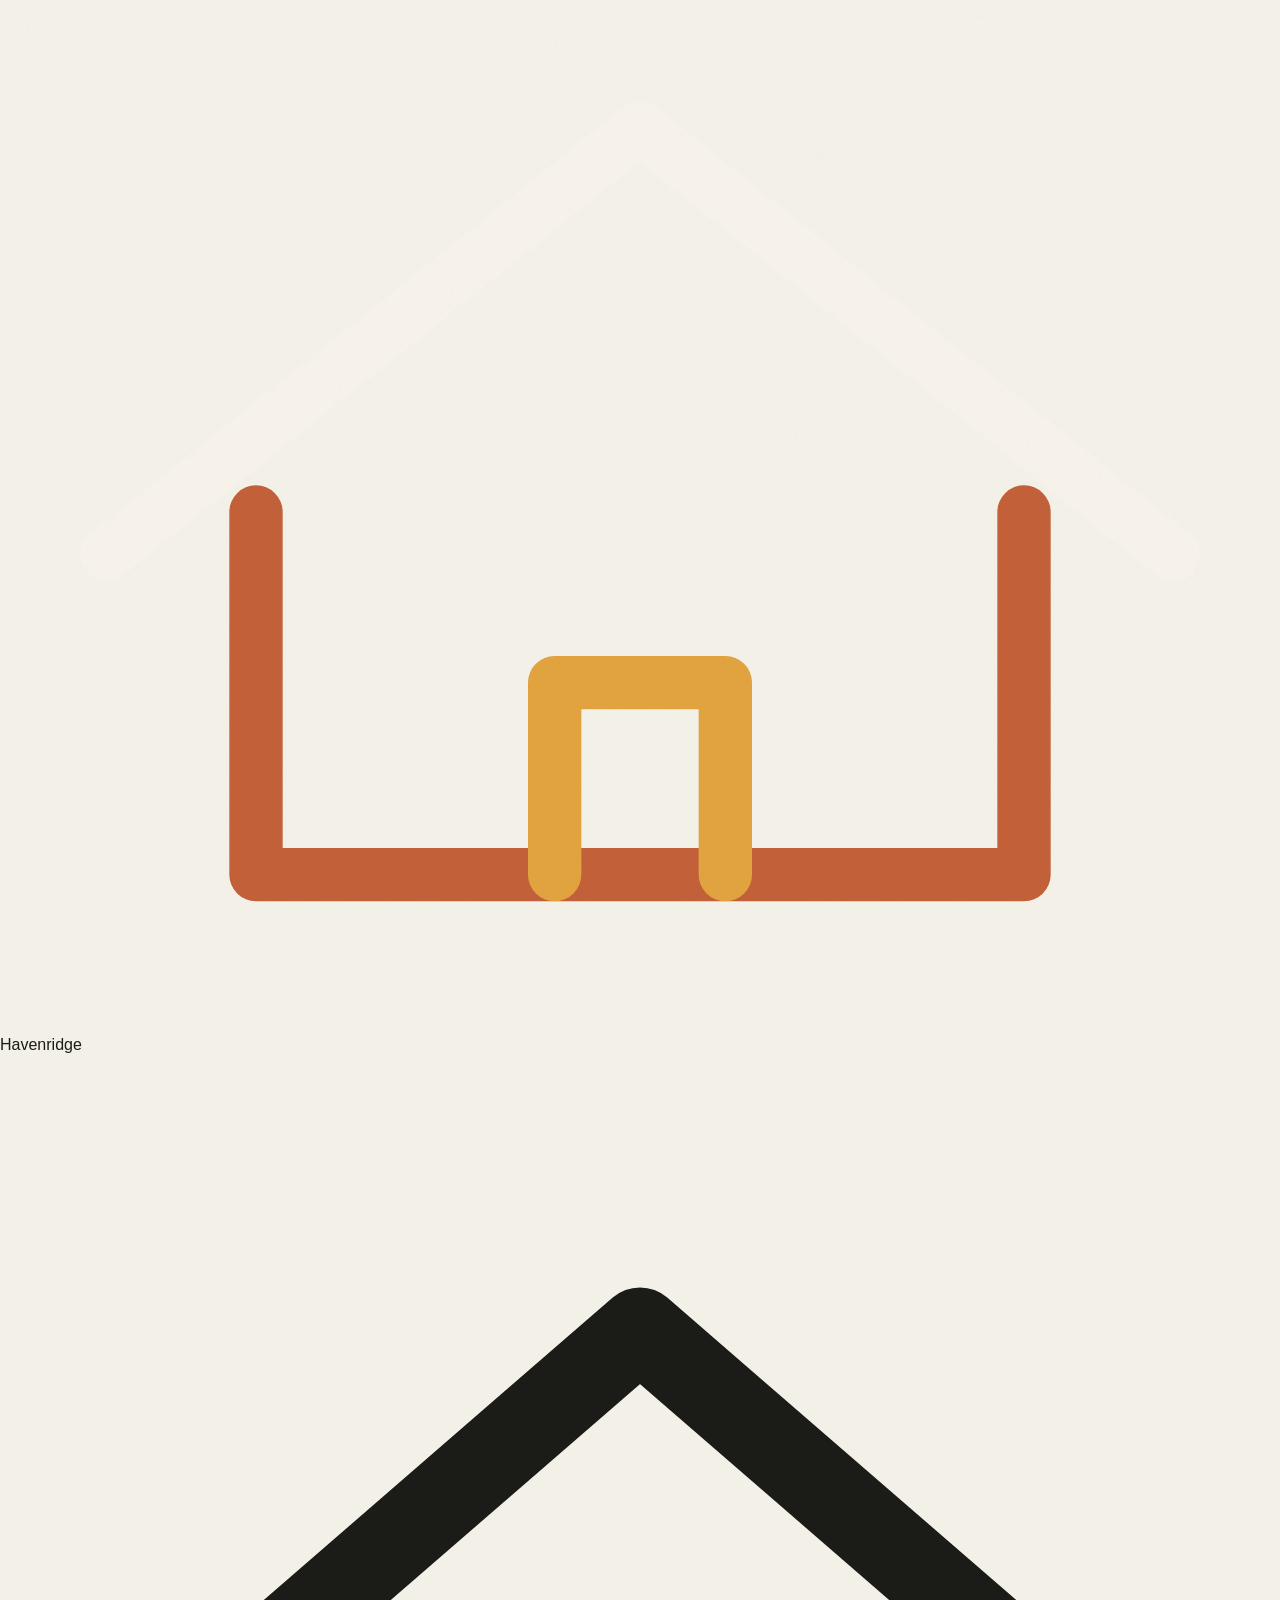
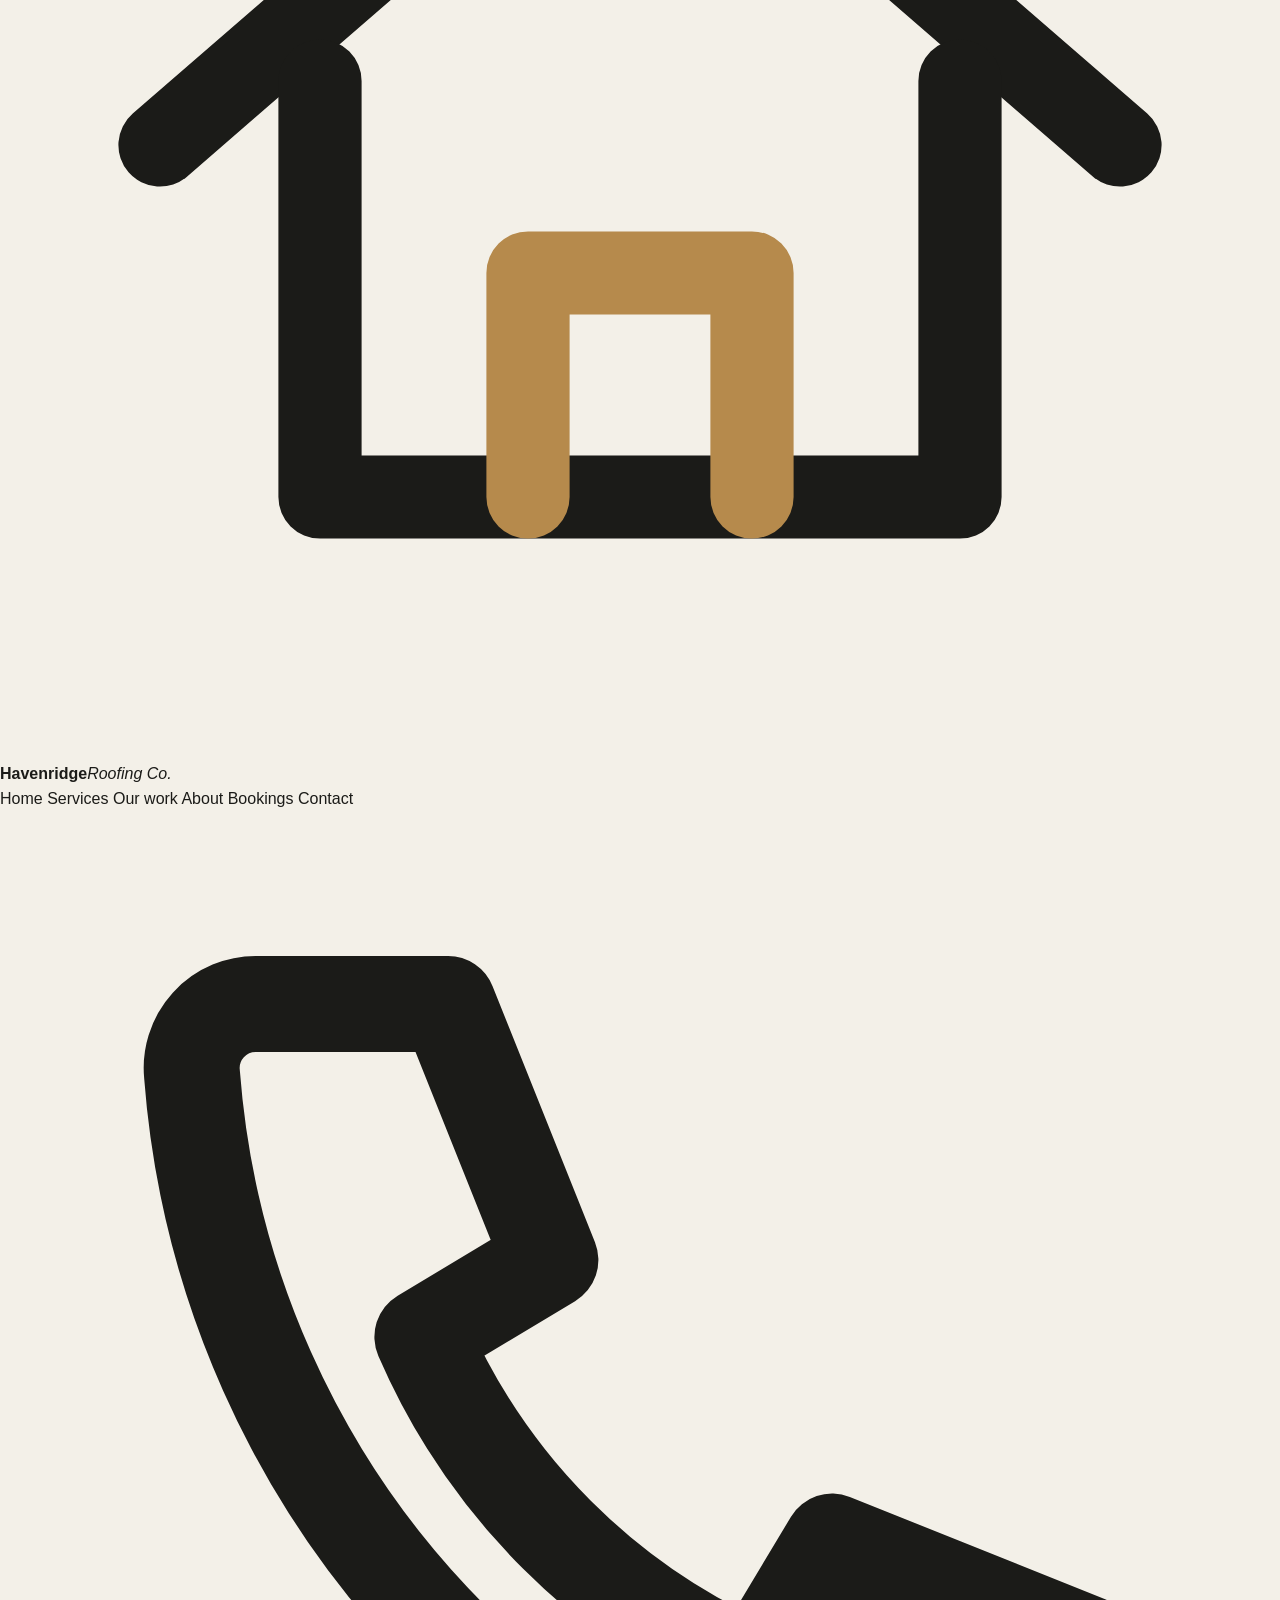
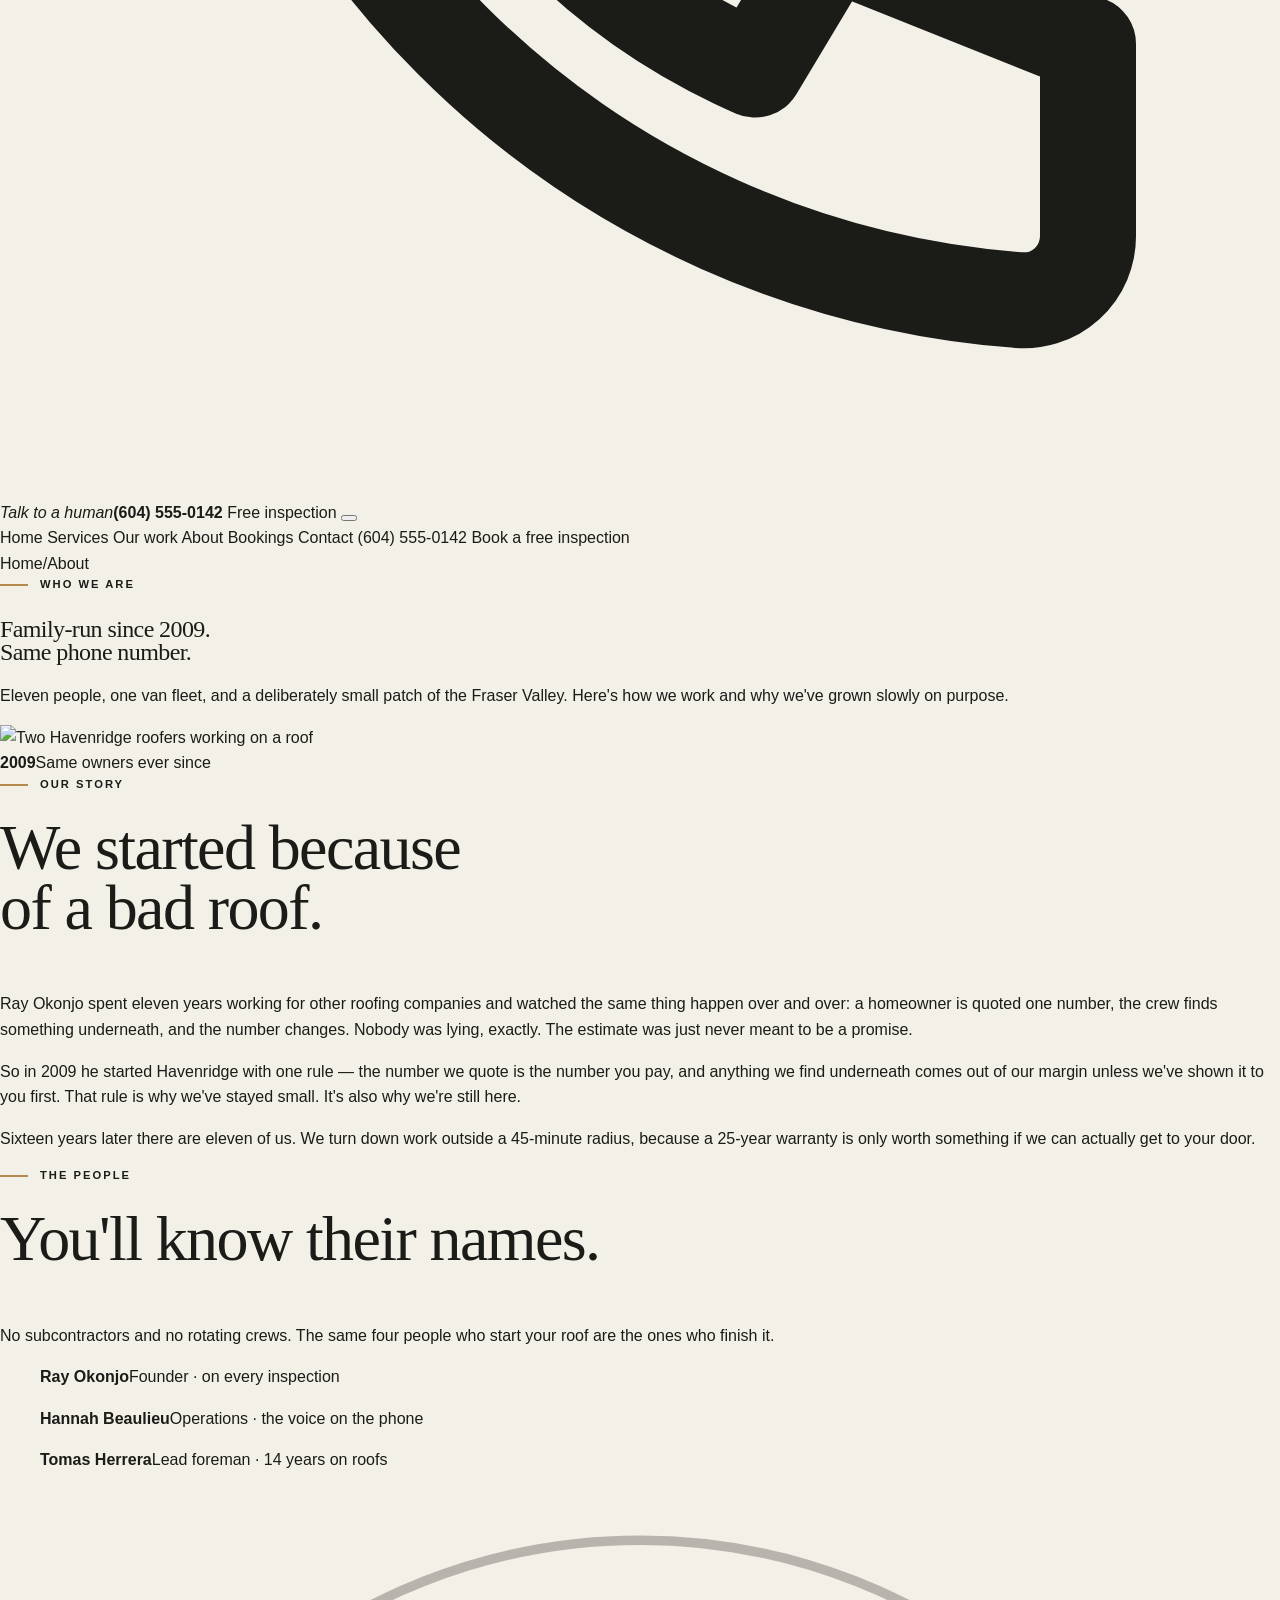
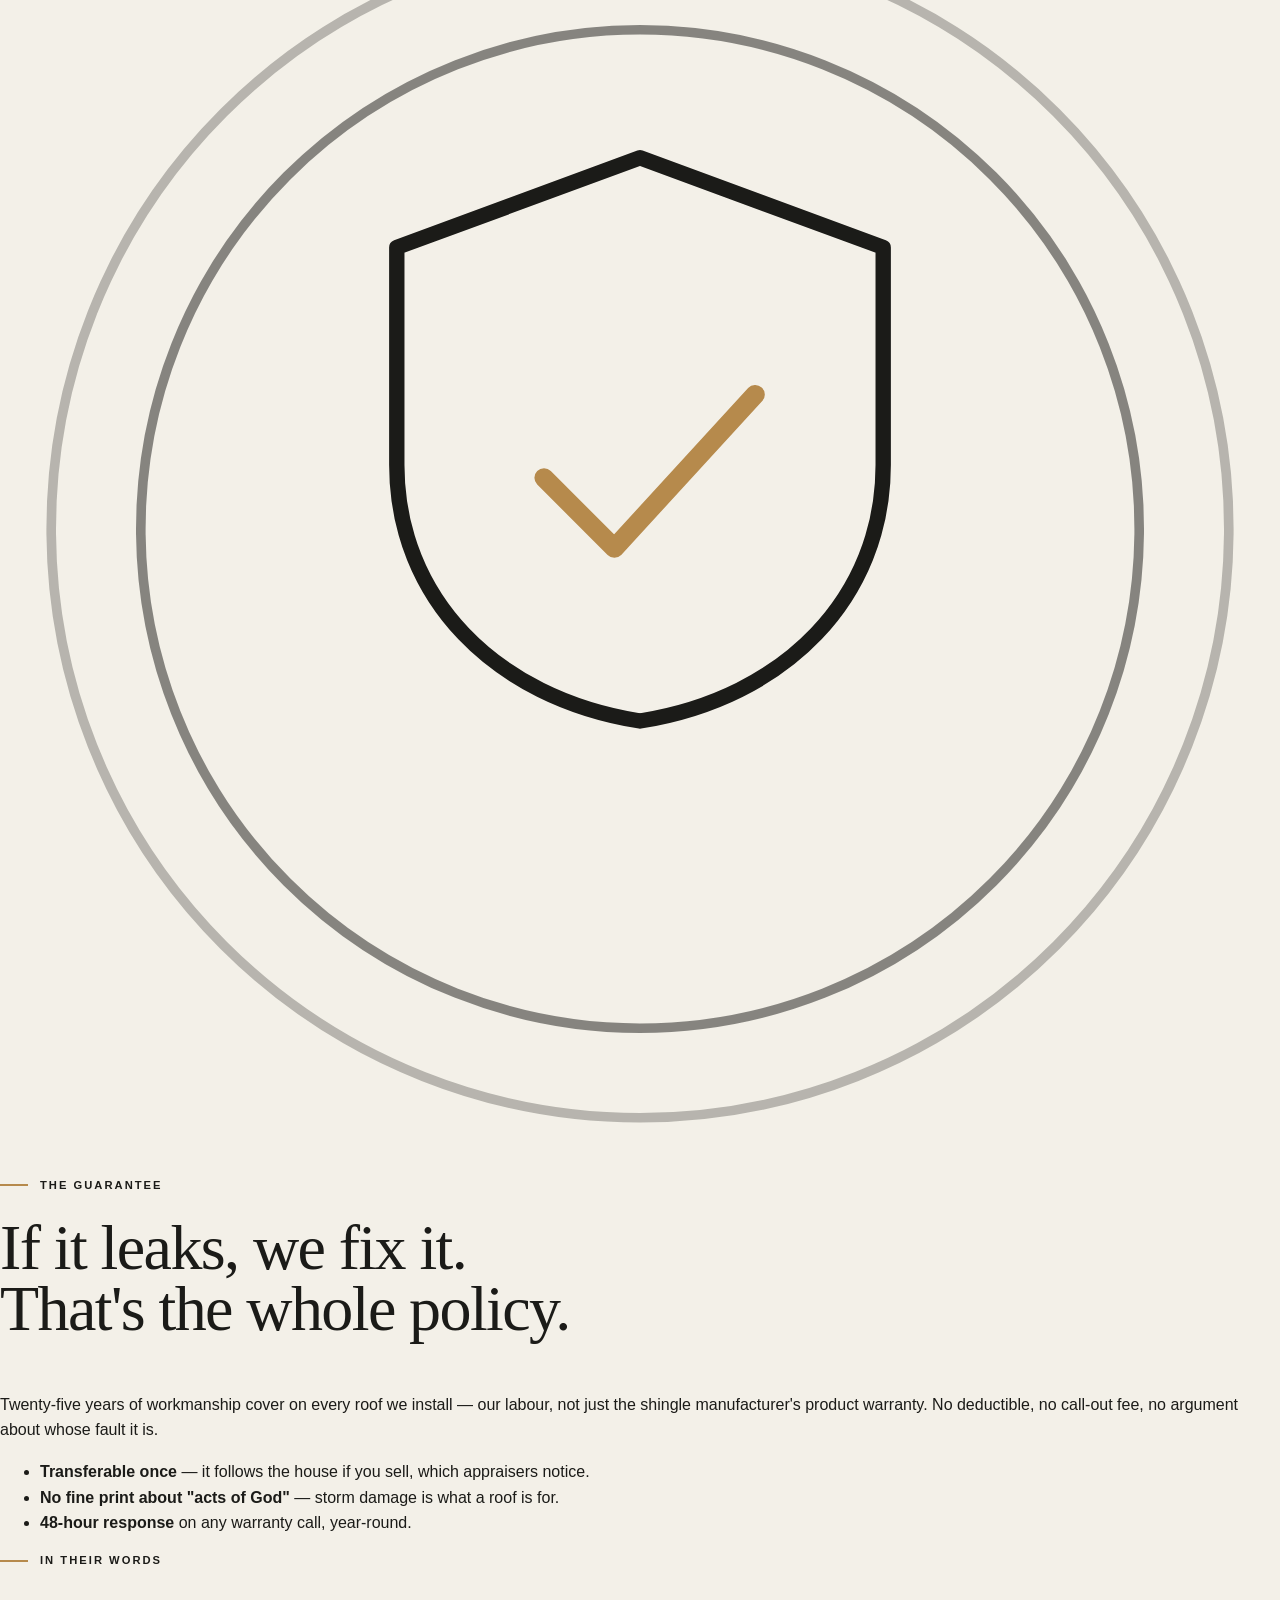
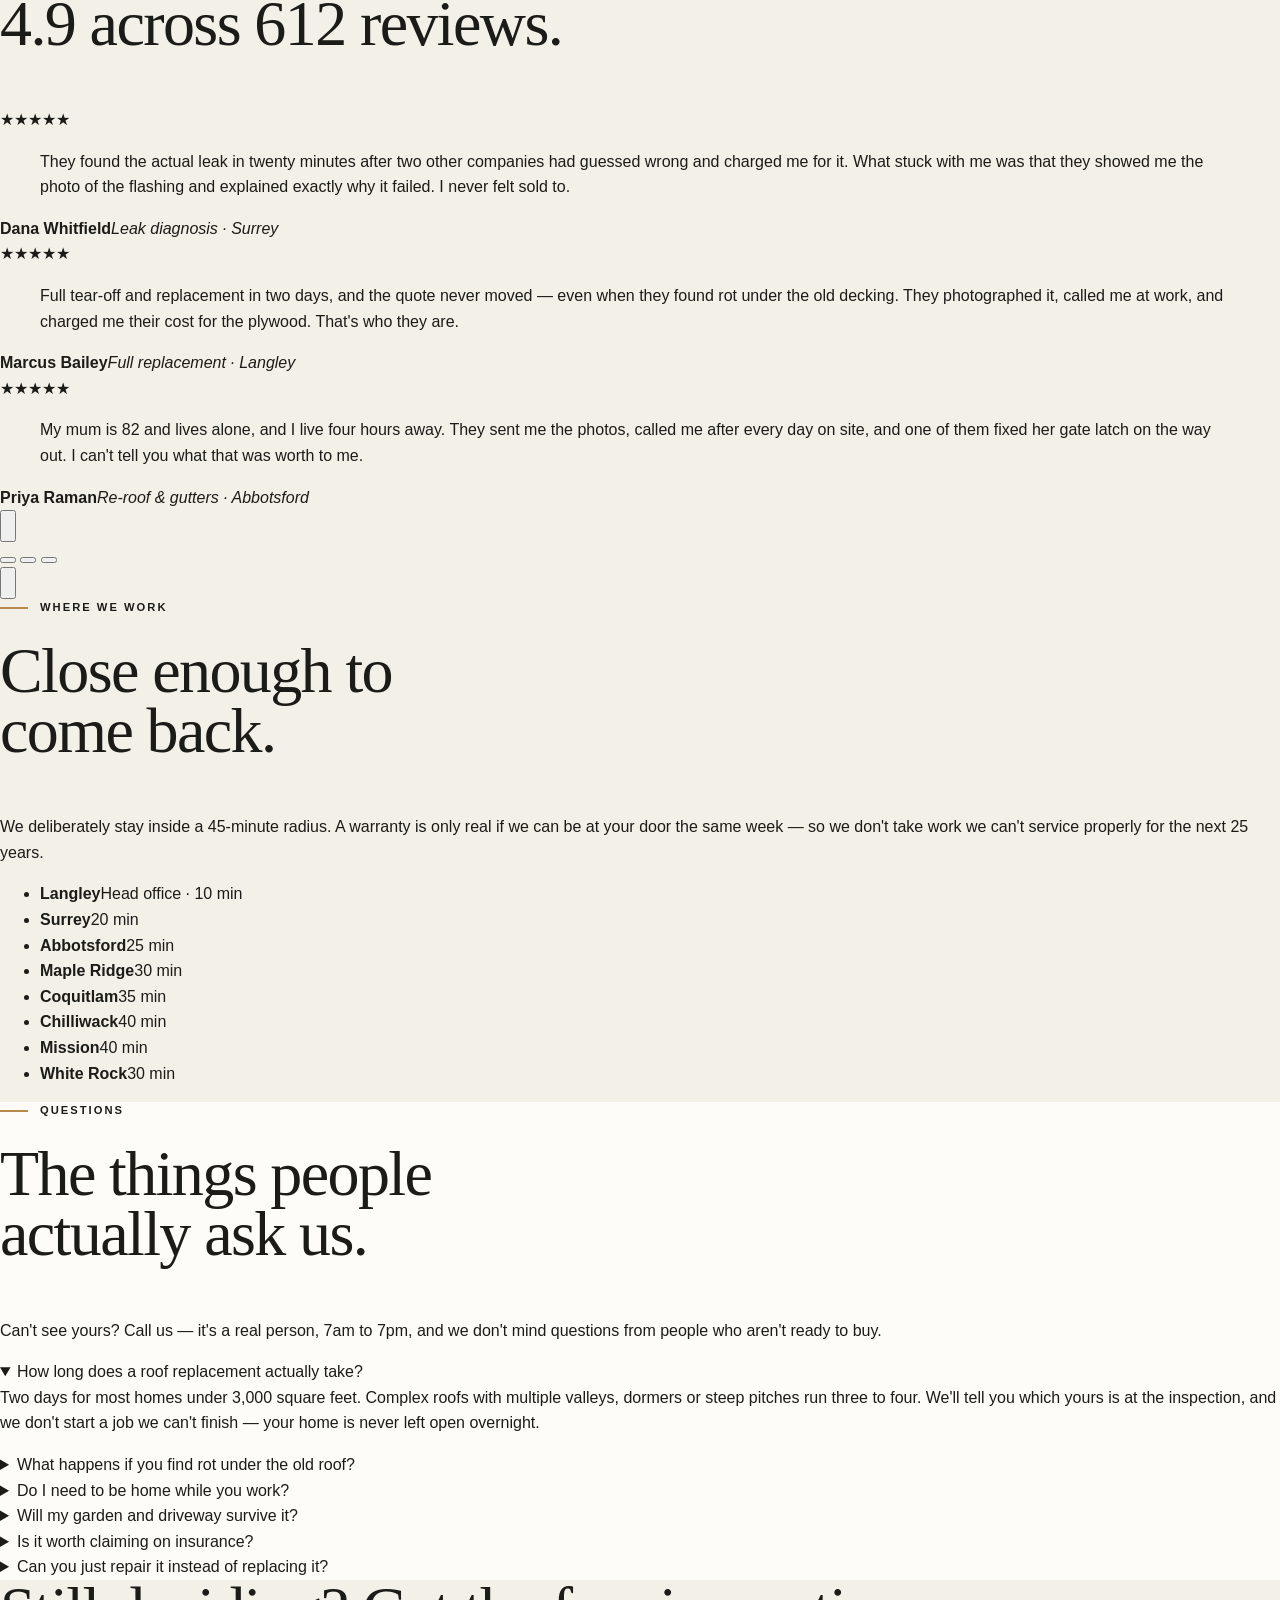
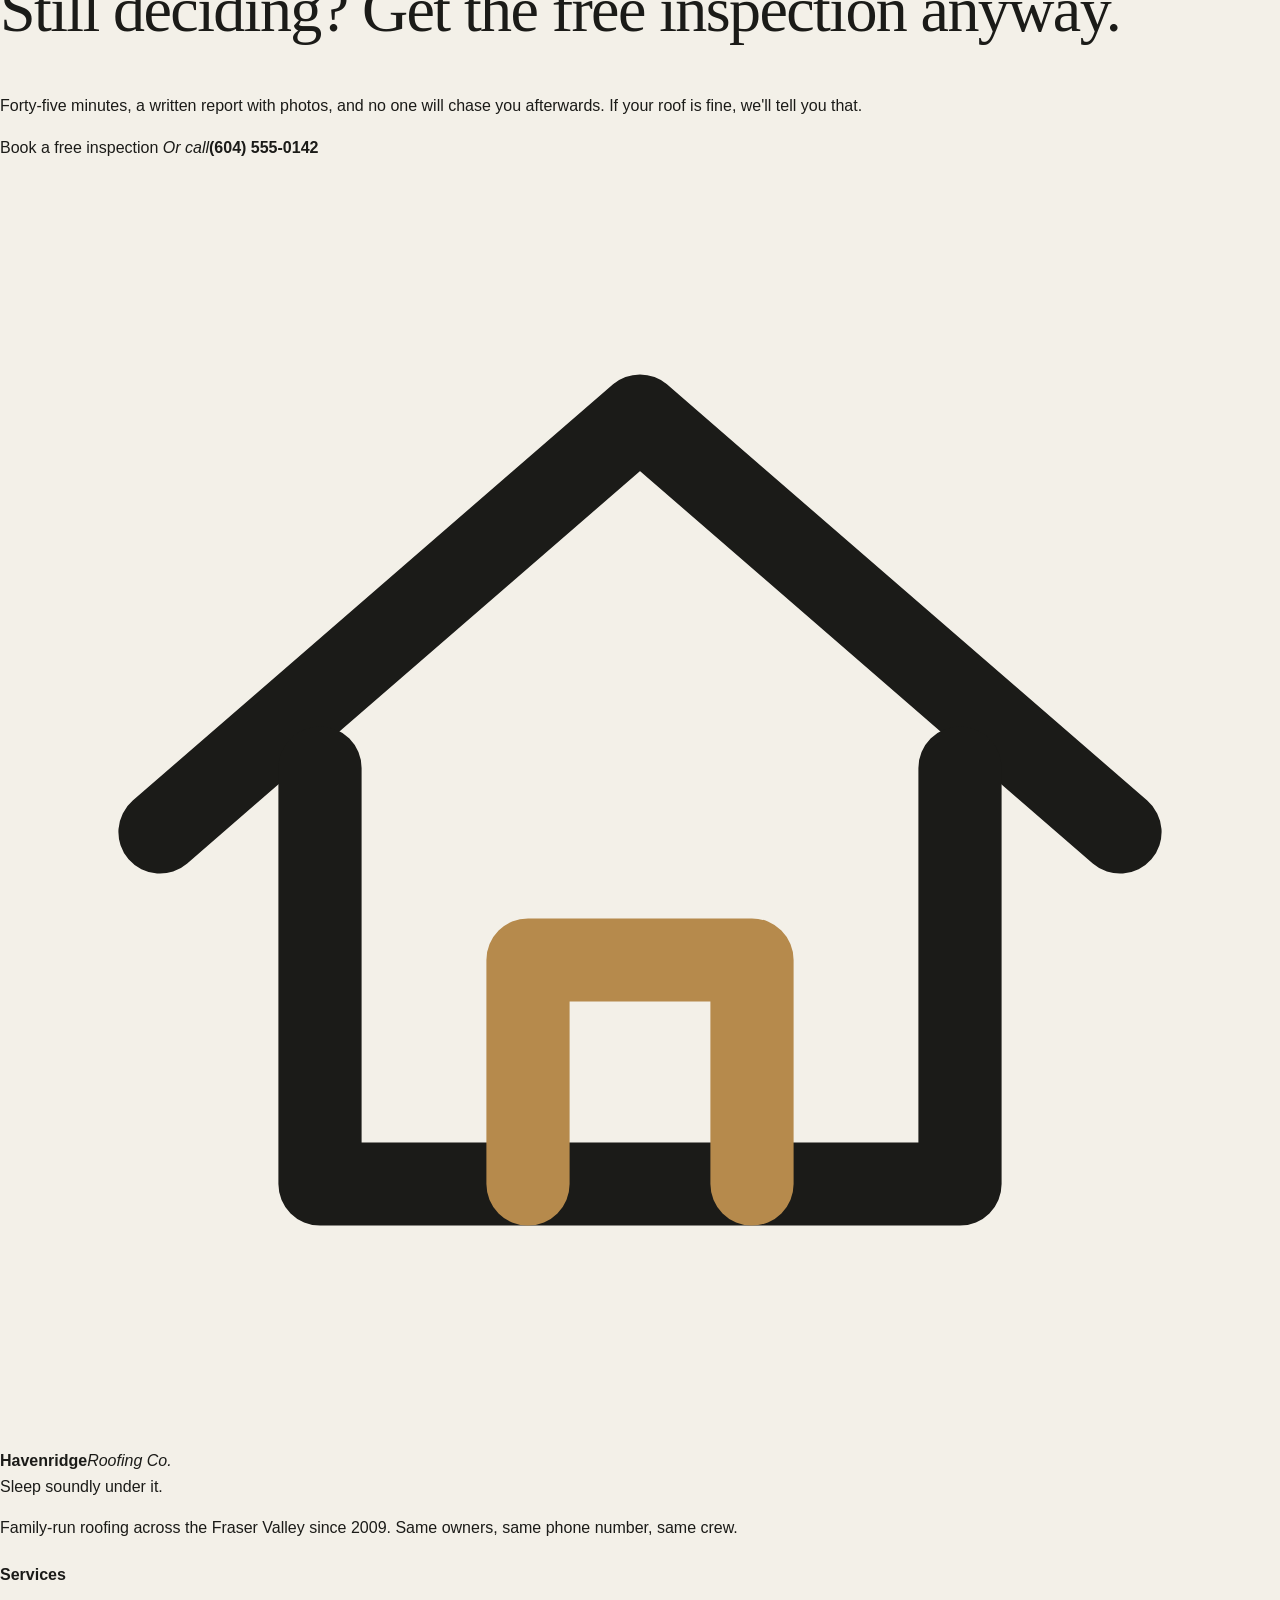
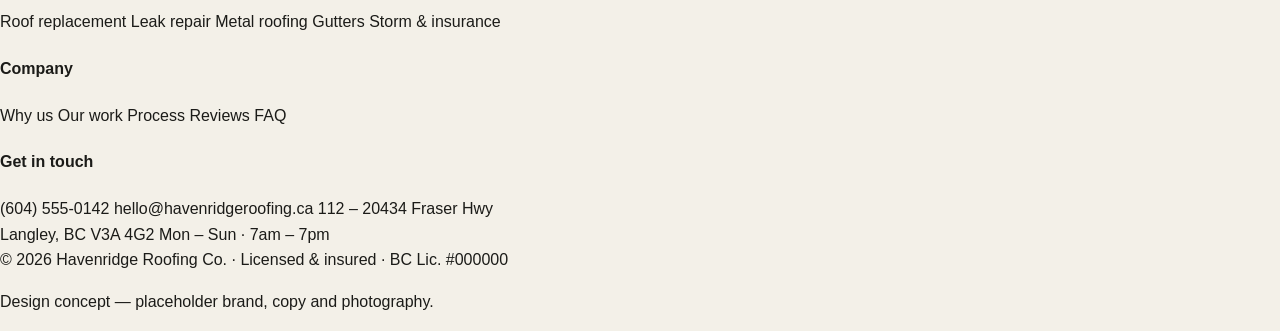
==== commit 4f4caaf3: "Remove duplicated skip link, cursor and scroll bar from every page The page template emitted the ski" ====
--- a/about.html
+++ b/about.html
@@ -38,9 +38,6 @@
 <div class="cursor" data-cursor aria-hidden="true"><span class="cursor__dot"></span><span class="cursor__ring"></span></div>
 <div class="scrollbar" data-progress aria-hidden="true"><i></i></div>
 
-<a class="skip-link" href="#main">Skip to content</a>
-<div class="cursor" data-cursor aria-hidden="true"><span class="cursor__dot"></span><span class="cursor__ring"></span></div>
-<div class="scrollbar" data-progress aria-hidden="true"><i></i></div>
 
 <!-- ============ HEADER ============ -->
 <header class="hdr" data-hdr>
--- a/styles.css
+++ b/styles.css
@@ -1,1118 +1,2442 @@
-/* =========================================================================
-   HAVENRIDGE ROOFING CO. — design system
-   Brief: "makes you feel safe". Warm paper, deep evergreen shelter,
-   terracotta warmth. Soft radii, calm motion, generous air.
-   ========================================================================= */
-
-:root{
-  /* surface */
-  --canvas:#F6F1E9;
-  --canvas-2:#FBF8F3;
-  --surface:#FFFFFF;
-  --dark:#16211F;
-  --dark-2:#1B2A27;
-
-  /* ink */
-  --ink:#16211F;
-  --ink-2:#3E4F4A;
-  --muted:#77857F;
-  --on-dark:#F2EDE4;
-  --on-dark-2:#AFBDB6;
-
-  /* brand */
-  --brand:#1E4D45;
-  --brand-700:#163A34;
-  --brand-100:#DCE8E3;
-  --accent:#C2603A;
-  --accent-600:#A94E2C;
-  --accent-100:#F6E3D8;
-  --gold:#E0A33F;
-
-  --line:rgba(22,33,31,.11);
-  --line-2:rgba(22,33,31,.07);
-  --line-d:rgba(242,237,228,.16);
-
-  /* type */
-  --display:"Fraunces",Georgia,"Times New Roman",serif;
-  --sans:"Hanken Grotesk",ui-sans-serif,system-ui,-apple-system,"Segoe UI",Roboto,sans-serif;
-
-  /* shape */
-  --r-sm:10px; --r:16px; --r-lg:24px; --r-xl:34px; --r-pill:999px;
-
-  /* warm-tinted shadows, never harsh black */
-  --sh-1:0 1px 2px rgba(30,45,41,.05), 0 4px 14px rgba(30,45,41,.05);
-  --sh-2:0 2px 6px rgba(30,45,41,.06), 0 14px 38px rgba(30,45,41,.09);
-  --sh-3:0 6px 18px rgba(30,45,41,.08), 0 30px 70px rgba(30,45,41,.14);
-
-  /* motion */
-  --e-out:cubic-bezier(.22,.9,.24,1);
-  --e-soft:cubic-bezier(.4,0,.2,1);
-  --e-settle:cubic-bezier(.18,.9,.28,1.06);
-
-  --wrap:1220px;
-  --gut:clamp(20px,5vw,60px);
-}
-
-*,*::before,*::after{box-sizing:border-box}
-html{-webkit-text-size-adjust:100%}
-html:focus-within{scroll-behavior:smooth}
-body{
-  margin:0; background:var(--canvas); color:var(--ink);
-  font-family:var(--sans); font-size:17px; line-height:1.68;
-  font-weight:400; -webkit-font-smoothing:antialiased; text-rendering:optimizeLegibility;
-  overflow-x:hidden;
-}
-body.is-locked{overflow:hidden}
-img,svg{display:block; max-width:100%}
-img{height:auto}
-button,input,select,textarea{font:inherit; color:inherit}
-button{cursor:pointer; background:none; border:0; padding:0}
-a{color:inherit; text-decoration:none}
-h1,h2,h3,h4,p,figure,blockquote,ul,ol{margin:0}
-ul,ol{padding:0; list-style:none}
-
-::selection{background:var(--accent); color:#fff}
-
-/* `hidden` must always win — several overlays below set display, and a
-   display rule silently beats the attribute. Without this the lightbox
-   covers the page and eats every click. */
-[hidden]{display:none !important}
-
-:focus-visible{outline:2.5px solid var(--accent); outline-offset:3px; border-radius:4px}
-
-.wrap{width:100%; max-width:var(--wrap); margin-inline:auto; padding-inline:var(--gut)}
-
-.skip-link{
-  position:fixed; top:10px; left:10px; z-index:200; padding:12px 20px;
-  background:var(--brand); color:#fff; border-radius:var(--r-sm);
-  transform:translateY(-160%); transition:transform .3s var(--e-out);
-}
-.skip-link:focus{transform:none}
-
-/* ---------- type ---------- */
-.eyebrow{
-  font-size:.75rem; font-weight:600; letter-spacing:.18em; text-transform:uppercase;
-  color:var(--accent); margin-bottom:22px; display:flex; align-items:center; gap:12px;
-}
-.eyebrow::before{content:""; width:26px; height:1.5px; background:currentColor; opacity:.6}
-.eyebrow--light{color:var(--gold)}
-
-.sec__h2{
-  font-family:var(--display); font-weight:500;
-  font-size:clamp(2.1rem,4.4vw,3.6rem); line-height:1.08;
-  letter-spacing:-.022em; font-variation-settings:"SOFT" 40,"opsz" 110;
-}
-.sec__lead{
-  font-size:clamp(1.02rem,1.25vw,1.15rem); color:var(--ink-2);
-  max-width:56ch; line-height:1.72;
-}
-/* headings and their lead paragraph need air between them; in the split
-   layout the lead is a sibling column, so only space the stacked case */
-.sec__h2+.sec__lead,.sec__h2+.calc__note{margin-top:22px}
-.hero__h1+.hero__sub{margin-top:0}
-.sec--dark .sec__lead{color:var(--on-dark-2)}
-
-/* ---------- buttons ---------- */
-.btn{
-  --bg:var(--brand); --fg:#fff;
-  position:relative; display:inline-flex; align-items:center; justify-content:center; gap:11px;
-  padding:16px 30px; border-radius:var(--r-pill); background:var(--bg); color:var(--fg);
-  font-weight:600; font-size:.97rem; letter-spacing:.005em; overflow:hidden; isolation:isolate;
-  transition:transform .45s var(--e-settle), box-shadow .45s var(--e-out), color .3s var(--e-soft);
-  box-shadow:var(--sh-1); will-change:transform;
-}
-.btn::before{
-  content:""; position:absolute; inset:0; z-index:-1; border-radius:inherit;
-  background:var(--accent-600); transform:translateY(101%);
-  transition:transform .5s var(--e-out);
-}
-.btn:hover{transform:translateY(-3px); box-shadow:var(--sh-2)}
-.btn:hover::before{transform:translateY(0)}
-.btn:active{transform:translateY(-1px)}
-.btn svg{width:19px; height:19px; transition:transform .45s var(--e-out)}
-.btn:hover svg{transform:translateX(4px)}
-.btn--accent{--bg:var(--accent)}
-.btn--accent::before{background:var(--brand)}
-.btn--ghost{--bg:transparent; --fg:#fff; box-shadow:inset 0 0 0 1.5px rgba(255,255,255,.42)}
-.btn--ghost::before{background:rgba(255,255,255,.14)}
-.btn--ghost:hover{box-shadow:inset 0 0 0 1.5px rgba(255,255,255,.75)}
-.btn--sm{padding:12px 22px; font-size:.9rem}
-.btn--lg{padding:19px 36px; font-size:1.02rem}
-.btn--full{width:100%}
-
-.chip{
-  padding:10px 20px; border-radius:var(--r-pill); font-size:.9rem; font-weight:600;
-  color:var(--ink-2); box-shadow:inset 0 0 0 1.4px var(--line);
-  transition:color .3s var(--e-soft), box-shadow .3s var(--e-soft), background .3s var(--e-soft), transform .4s var(--e-settle);
-}
-.chip:hover{color:var(--ink); box-shadow:inset 0 0 0 1.4px rgba(22,33,31,.24); transform:translateY(-2px)}
-.chip.is-on{background:var(--brand); color:#fff; box-shadow:none}
-
-/* ---------- scroll progress + cursor ---------- */
-.scrollbar{position:fixed; inset:0 0 auto 0; height:3px; z-index:120; pointer-events:none}
-.scrollbar i{
-  display:block; height:100%; width:0;
-  background:linear-gradient(90deg,var(--brand),var(--accent),var(--gold));
-  transform-origin:left; transition:width .1s linear;
-}
-.cursor{position:fixed; top:0; left:0; z-index:300; pointer-events:none; mix-blend-mode:difference; opacity:0}
-.cursor__dot,.cursor__ring{position:absolute; border-radius:50%; transform:translate(-50%,-50%)}
-.cursor__dot{width:6px; height:6px; background:#fff}
-.cursor__ring{
-  width:38px; height:38px; border:1.4px solid rgba(255,255,255,.55);
-  transition:width .35s var(--e-out), height .35s var(--e-out), border-color .3s var(--e-soft);
-}
-.cursor.is-on{opacity:1}
-.cursor.is-hot .cursor__ring{width:62px; height:62px; border-color:#fff}
-@media (hover:none),(pointer:coarse){.cursor{display:none}}
-
-/* ---------- preloader ---------- */
-.preloader{
-  position:fixed; inset:0; z-index:400; background:var(--brand-700);
-  display:grid; place-content:center; justify-items:center; gap:22px;
-  transition:opacity .7s var(--e-soft), visibility .7s;
-  /* Safety net: if main.js never runs, this still uncovers the page. CSS
-     rather than an inline script, so it also survives JS being disabled. */
-  animation:plBail .6s var(--e-soft) 4.6s forwards;
-}
-@keyframes plBail{to{opacity:0; visibility:hidden}}
-.preloader.is-gone{opacity:0; visibility:hidden}
-.preloader__mark svg{width:96px; height:78px}
-.preloader__mark path{stroke-dasharray:180; stroke-dashoffset:180; animation:plDraw 1.1s var(--e-out) forwards}
-.pl-walls{animation-delay:.32s !important}
-.pl-door{animation-delay:.58s !important}
-@keyframes plDraw{to{stroke-dashoffset:0}}
-.preloader__word{
-  font-family:var(--display); font-size:1.5rem; letter-spacing:.2em; text-transform:uppercase;
-  color:var(--on-dark); opacity:0; animation:plWord .8s var(--e-out) .7s forwards;
-}
-@keyframes plWord{from{opacity:0; transform:translateY(10px)} to{opacity:.85; transform:none}}
-
-/* ---------- header ---------- */
-.hdr{
-  position:fixed; inset:0 0 auto 0; z-index:110; padding:20px 0;
-  transition:padding .5s var(--e-out), background .5s var(--e-soft), box-shadow .5s var(--e-soft);
-}
-.hdr::before{
-  content:""; position:absolute; inset:0; background:rgba(246,241,233,.86);
-  backdrop-filter:blur(16px) saturate(1.3); -webkit-backdrop-filter:blur(16px) saturate(1.3);
-  border-bottom:1px solid var(--line-2);
-  opacity:0; transition:opacity .5s var(--e-soft);
-}
-.hdr.is-stuck{padding:11px 0}
-.hdr.is-stuck::before{opacity:1}
-.hdr.is-hidden{transform:translateY(-104%); transition:transform .5s var(--e-out), padding .5s var(--e-out)}
-.hdr__in{
-  position:relative; width:100%; max-width:var(--wrap); margin-inline:auto;
-  padding-inline:var(--gut); display:flex; align-items:center; gap:28px;
-}
-
-.logo{display:flex; align-items:center; gap:12px; color:#fff; transition:color .45s var(--e-soft)}
-.hdr.is-stuck .logo{color:var(--brand)}
-.logo__mark svg{width:38px; height:38px}
-.logo__mark{transition:transform .55s var(--e-settle)}
-.logo:hover .logo__mark{transform:translateY(-3px) rotate(-3deg)}
-.logo__glow{transition:opacity .4s var(--e-soft)}
-.logo:hover .logo__glow{opacity:.5}
-.logo__txt{display:flex; flex-direction:column; line-height:1.05}
-.logo__txt b{font-family:var(--display); font-size:1.17rem; font-weight:600; letter-spacing:-.01em}
-.logo__txt i{font-style:normal; font-size:.62rem; letter-spacing:.2em; text-transform:uppercase; opacity:.72}
-
-.nav{display:flex; gap:4px; margin-left:auto}
-.nav a{
-  position:relative; padding:9px 15px; font-size:.93rem; font-weight:500; color:rgba(255,255,255,.88);
-  border-radius:var(--r-pill); transition:color .35s var(--e-soft), background .35s var(--e-soft);
-}
-.hdr.is-stuck .nav a{color:var(--ink-2)}
-.nav a::after{
-  content:""; position:absolute; left:15px; right:15px; bottom:4px; height:1.5px;
-  background:var(--accent); transform:scaleX(0); transform-origin:right;
-  transition:transform .45s var(--e-out);
-}
-.nav a:hover::after,.nav a.is-on::after{transform:scaleX(1); transform-origin:left}
-.nav a:hover,.nav a.is-on{color:#fff}
-.hdr.is-stuck .nav a:hover,.hdr.is-stuck .nav a.is-on{color:var(--brand)}
-
-.hdr__act{display:flex; align-items:center; gap:14px; margin-left:auto}
-.nav+.hdr__act{margin-left:0}
-.tel{display:flex; align-items:center; gap:10px; color:#fff; transition:color .45s var(--e-soft)}
-.hdr.is-stuck .tel{color:var(--brand)}
-.tel svg{width:19px; height:19px; opacity:.8}
-.tel span{display:flex; flex-direction:column; line-height:1.15}
-.tel i{font-style:normal; font-size:.62rem; letter-spacing:.14em; text-transform:uppercase; opacity:.62}
-.tel b{font-size:.94rem; font-weight:600; white-space:nowrap}
-.tel:hover svg{opacity:1}
-
-.burger{display:none; width:44px; height:44px; border-radius:50%; position:relative; box-shadow:inset 0 0 0 1.4px rgba(255,255,255,.3)}
-.hdr.is-stuck .burger{box-shadow:inset 0 0 0 1.4px var(--line)}
-.burger span{
-  position:absolute; left:13px; width:18px; height:1.8px; background:#fff; border-radius:2px;
-  transition:transform .45s var(--e-out), opacity .3s var(--e-soft), background .45s var(--e-soft);
-}
-.hdr.is-stuck .burger span{background:var(--brand)}
-.burger span:nth-child(1){top:19px}
-.burger span:nth-child(2){top:25px}
-.burger[aria-expanded="true"] span:nth-child(1){transform:translateY(3px) rotate(45deg)}
-.burger[aria-expanded="true"] span:nth-child(2){transform:translateY(-3px) rotate(-45deg)}
-
-.mnav{
-  position:fixed; inset:0 0 auto 0; z-index:105; padding:104px var(--gut) 34px;
-  background:var(--canvas); display:flex; flex-direction:column; gap:2px;
-  transform:translateY(-100%); transition:transform .6s var(--e-out); box-shadow:var(--sh-3);
-}
-.mnav.is-open{transform:none}
-.mnav a{padding:15px 0; font-family:var(--display); font-size:1.5rem; font-weight:500; border-bottom:1px solid var(--line-2)}
-.mnav__tel{font-family:var(--sans)!important; font-size:1.05rem!important; color:var(--accent); font-weight:600}
-.mnav .btn{margin-top:18px}
-
-/* ---------- hero ---------- */
-.hero{
-  position:relative; min-height:100svh; display:flex; align-items:flex-end;
-  padding:150px 0 76px; overflow:hidden; isolation:isolate; color:#fff;
-  background:linear-gradient(160deg,#20332F,#16211F);
-}
-.hero__media{position:absolute; inset:-9% 0; z-index:-2; will-change:transform}
-.hero__media img{width:100%; height:100%; object-fit:cover; object-position:50% 58%}
-.hero__scrim{
-  position:absolute; inset:0; z-index:-1;
+:root {
+  --ink: #1b1b18;
+  --ink-deep: #10110f;
+  --paper: #f3f0e8;
+  --paper-warm: #e8e1d4;
+  --white: #fdfcf8;
+  --accent: #b68a4c;
+  --accent-dark: #8c6532;
+  --sage: #969c92;
+  --line: rgba(20, 32, 31, 0.16);
+  --line-light: rgba(255, 255, 255, 0.22);
+  --serif: "Italiana", "Times New Roman", serif;
+  --sans: "Manrope", Arial, sans-serif;
+  --container: min(1280px, calc(100vw - 80px));
+  --header-height: 88px;
+}
+
+* {
+  box-sizing: border-box;
+}
+
+html {
+  scroll-behavior: smooth;
+  scroll-padding-top: var(--header-height);
+}
+
+body {
+  margin: 0;
+  background: var(--paper);
+  color: var(--ink);
+  font-family: var(--sans);
+  font-size: 16px;
+  line-height: 1.6;
+  -webkit-font-smoothing: antialiased;
+}
+
+body::before {
+  background-image: url("data:image/svg+xml,%3Csvg viewBox='0 0 180 180' xmlns='http://www.w3.org/2000/svg'%3E%3Cfilter id='n'%3E%3CfeTurbulence type='fractalNoise' baseFrequency='.9' numOctaves='3' stitchTiles='stitch'/%3E%3C/filter%3E%3Crect width='100%25' height='100%25' filter='url(%23n)' opacity='.32'/%3E%3C/svg%3E");
+  content: "";
+  inset: 0;
+  opacity: 0.025;
+  pointer-events: none;
+  position: fixed;
+  z-index: 999;
+}
+
+body.menu-open {
+  overflow: hidden;
+}
+
+img {
+  display: block;
+  width: 100%;
+}
+
+a {
+  color: inherit;
+  text-decoration: none;
+}
+
+button,
+input,
+select,
+textarea {
+  color: inherit;
+  font: inherit;
+}
+
+button,
+a {
+  -webkit-tap-highlight-color: transparent;
+}
+
+:focus-visible {
+  outline: 3px solid var(--accent);
+  outline-offset: 4px;
+}
+
+.skip-link {
+  background: var(--white);
+  left: 16px;
+  padding: 10px 16px;
+  position: fixed;
+  top: -80px;
+  z-index: 1000;
+}
+
+.skip-link:focus {
+  top: 12px;
+}
+
+.container {
+  margin-inline: auto;
+  width: var(--container);
+}
+
+.section {
+  padding: 130px 0;
+}
+
+.eyebrow {
+  align-items: center;
+  display: flex;
+  font-size: 0.7rem;
+  font-weight: 700;
+  gap: 12px;
+  letter-spacing: 0.18em;
+  margin: 0 0 24px;
+  text-transform: uppercase;
+}
+
+.eyebrow::before {
+  background: var(--accent);
+  content: "";
+  height: 2px;
+  width: 28px;
+}
+
+.eyebrow-light {
+  color: rgba(255, 255, 255, 0.82);
+}
+
+.eyebrow-accent {
+  color: var(--accent);
+}
+
+h1,
+h2,
+h3,
+p {
+  margin-top: 0;
+}
+
+h1,
+h2 {
+  font-family: var(--serif);
+  font-weight: 400;
+  letter-spacing: -0.025em;
+  line-height: 0.94;
+}
+
+h2 {
+  font-size: clamp(3rem, 5vw, 5.4rem);
+}
+
+h2 em {
+  font-weight: 400;
+}
+
+.button {
+  align-items: center;
+  border: 1px solid transparent;
+  display: inline-flex;
+  font-size: 0.72rem;
+  font-weight: 700;
+  gap: 30px;
+  justify-content: center;
+  letter-spacing: 0.09em;
+  min-height: 58px;
+  padding: 0 30px;
+  position: relative;
+  text-transform: uppercase;
+  transition:
+    background-color 180ms ease,
+    border-color 180ms ease,
+    color 180ms ease,
+    transform 180ms ease;
+}
+
+.button:hover {
+  transform: translateY(-2px);
+}
+
+.button svg {
+  fill: none;
+  height: 18px;
+  stroke: currentColor;
+  stroke-width: 1.5;
+  width: 18px;
+}
+
+.button-accent {
+  background: var(--accent);
+  color: var(--ink-deep);
+}
+
+.button-accent:hover {
+  background: #caa66d;
+}
+
+.button-light {
+  background: var(--white);
+  color: var(--ink);
+}
+
+.button-light:hover {
+  background: var(--paper-warm);
+}
+
+.button-outline {
+  border-color: rgba(255, 255, 255, 0.62);
+  color: var(--white);
+}
+
+.button-outline:hover {
+  background: var(--white);
+  color: var(--ink);
+}
+
+.text-link {
+  align-items: center;
+  border-bottom: 1px solid currentColor;
+  display: inline-flex;
+  font-size: 0.72rem;
+  font-weight: 700;
+  gap: 28px;
+  letter-spacing: 0.1em;
+  padding-bottom: 7px;
+  text-transform: uppercase;
+}
+
+.text-link span {
+  transition: transform 180ms ease;
+}
+
+.text-link:hover span {
+  transform: translate(3px, -3px);
+}
+
+.text-link-light {
+  color: var(--white);
+}
+
+/* Header */
+.site-header {
+  border-bottom: 1px solid rgba(255, 255, 255, 0.16);
+  color: var(--white);
+  left: 0;
+  position: fixed;
+  right: 0;
+  top: 0;
+  transition:
+    background-color 220ms ease,
+    box-shadow 220ms ease,
+    color 220ms ease;
+  z-index: 100;
+}
+
+.site-header.scrolled,
+.site-header.menu-active {
+  background: rgba(245, 242, 235, 0.97);
+  box-shadow: 0 1px 0 var(--line);
+  color: var(--ink);
+}
+
+.site-header.scrolled {
+  border-bottom-color: var(--line);
+}
+
+.header-inner {
+  align-items: center;
+  display: flex;
+  height: var(--header-height);
+  justify-content: space-between;
+  margin-inline: auto;
+  max-width: 1480px;
+  padding: 0 36px;
+}
+
+.brand {
+  align-items: center;
+  display: inline-flex;
+  gap: 12px;
+  min-width: 170px;
+}
+
+.brand-mark {
+  border: 1px solid currentColor;
+  display: grid;
+  height: 39px;
+  place-items: center;
+  width: 39px;
+}
+
+.brand-mark svg {
+  fill: none;
+  stroke: var(--accent);
+  stroke-linecap: square;
+  stroke-width: 1.4;
+  width: 27px;
+}
+
+.brand-copy {
+  display: flex;
+  flex-direction: column;
+  line-height: 1;
+}
+
+.brand-copy strong {
+  font-family: var(--serif);
+  font-size: 1.03rem;
+  font-weight: 400;
+  letter-spacing: 0.21em;
+}
+
+.brand-copy span {
+  font-size: 0.49rem;
+  letter-spacing: 0.39em;
+  margin-top: 6px;
+}
+
+.desktop-nav {
+  align-items: center;
+  display: flex;
+  gap: clamp(18px, 2vw, 34px);
+}
+
+.desktop-nav a {
+  font-size: 0.68rem;
+  font-weight: 600;
+  letter-spacing: 0.06em;
+  position: relative;
+  text-transform: uppercase;
+}
+
+.desktop-nav a::after {
+  background: var(--accent);
+  bottom: -8px;
+  content: "";
+  height: 2px;
+  left: 0;
+  position: absolute;
+  transform: scaleX(0);
+  transform-origin: left;
+  transition: transform 180ms ease;
+  width: 100%;
+}
+
+.desktop-nav a:hover::after,
+.desktop-nav a.active::after {
+  transform: scaleX(1);
+}
+
+.header-actions {
+  align-items: center;
+  display: flex;
+  gap: 24px;
+}
+
+.phone-link {
+  font-size: 0.72rem;
+  font-weight: 700;
+  letter-spacing: 0.04em;
+}
+
+.phone-link span {
+  display: block;
+  font-size: 0.56rem;
+  font-weight: 500;
+  letter-spacing: 0.12em;
+  opacity: 0.7;
+  text-transform: uppercase;
+}
+
+.header-cta {
+  min-height: 46px;
+  padding: 0 20px;
+}
+
+.menu-toggle,
+.mobile-menu {
+  display: none;
+}
+
+/* Hero */
+.hero {
+  color: var(--white);
+  min-height: 940px;
+  overflow: hidden;
+  position: relative;
+}
+
+.hero-image,
+.hero-scrim {
+  height: 100%;
+  inset: 0;
+  position: absolute;
+}
+
+.hero-image {
+  filter: saturate(0.72) contrast(1.06);
+  object-fit: cover;
+  object-position: center 45%;
+}
+
+.hero-scrim {
   background:
-    linear-gradient(to top,rgba(14,22,20,.95) 2%,rgba(14,22,20,.62) 34%,rgba(14,22,20,.34) 62%,rgba(14,22,20,.62) 100%),
-    radial-gradient(120% 78% at 14% 82%,rgba(30,77,69,.5),transparent 62%);
-}
-.hero__in{position:relative; z-index:2; max-width:900px}
-.hero__h1{
-  font-family:var(--display); font-weight:500;
-  font-size:clamp(2.6rem,6.6vw,5.3rem); line-height:1.03; letter-spacing:-.032em;
-  font-variation-settings:"SOFT" 55,"opsz" 144; margin-bottom:26px;
-}
-.hero__h1 .ln{display:block; overflow:hidden; padding-bottom:.06em}
-.hero__h1 .ln>span{
-  display:block; transform:translateY(112%);
-  animation:lnUp 1.15s var(--e-out) forwards;
-}
-.hero__h1 .ln:nth-child(1)>span{animation-delay:.22s}
-.hero__h1 .ln:nth-child(2)>span{animation-delay:.36s}
-@keyframes lnUp{to{transform:none}}
-.hero__sub{font-size:clamp(1.03rem,1.35vw,1.2rem); max-width:56ch; color:rgba(242,237,228,.86); margin-bottom:34px}
-.hero__cta{display:flex; flex-wrap:wrap; gap:14px; margin-bottom:38px}
-.hero__trust{display:flex; flex-wrap:wrap; gap:10px 26px; font-size:.9rem; color:rgba(242,237,228,.8)}
-.hero__trust li{display:flex; align-items:center; gap:9px}
-.hero__trust svg{width:15px; height:15px; color:var(--gold); flex:none}
-
-/* hero art — one roofline spanning the whole hero, with the headline beneath it.
-   Full-bleed on purpose: boxed on one side it read as a second house floating
-   next to the photographed one. */
-.hero__art{
-  position:absolute; z-index:1; left:0; right:0; top:clamp(76px,11vh,150px);
-  width:100%; pointer-events:none; opacity:.95;
-}
-.hero__art svg{width:100%; height:auto; overflow:visible}
-
-.hero__card{
-  position:absolute; z-index:3; right:var(--gut); bottom:76px; width:310px;
-  padding:24px 26px; border-radius:var(--r-lg); color:var(--ink);
-  background:rgba(251,248,243,.93); backdrop-filter:blur(14px); -webkit-backdrop-filter:blur(14px);
-  box-shadow:var(--sh-3); border:1px solid rgba(255,255,255,.5);
-}
-.hero__card-top{display:flex; align-items:center; gap:10px; margin-bottom:11px; font-size:.78rem; letter-spacing:.12em; text-transform:uppercase; color:var(--brand)}
-.pulse{position:relative; width:8px; height:8px; border-radius:50%; background:var(--accent); flex:none}
-.pulse::after{content:""; position:absolute; inset:0; border-radius:50%; background:var(--accent); animation:pulse 2.4s var(--e-out) infinite}
-@keyframes pulse{0%{transform:scale(1); opacity:.7} 70%,100%{transform:scale(3.4); opacity:0}}
-.hero__card p{font-size:.93rem; color:var(--ink-2); margin-bottom:15px; line-height:1.6}
-.hero__card-row{display:flex; flex-wrap:wrap; gap:7px}
-.hero__card-row span{font-size:.72rem; font-weight:600; padding:5px 11px; border-radius:var(--r-pill); background:var(--brand-100); color:var(--brand)}
-
-.hero__scroll{
-  position:absolute; left:var(--gut); bottom:28px; z-index:3;
-  display:flex; align-items:center; gap:12px;
-  font-size:.7rem; letter-spacing:.22em; text-transform:uppercase; color:rgba(242,237,228,.62);
-}
-.hero__scroll-line{width:56px; height:1.5px; background:rgba(242,237,228,.28); overflow:hidden; position:relative}
-.hero__scroll-line::after{
-  content:""; position:absolute; inset:0; background:var(--gold);
-  animation:scrollLine 2.6s var(--e-soft) infinite;
-}
-@keyframes scrollLine{0%{transform:translateX(-100%)} 55%,100%{transform:translateX(100%)}}
-
-/* ---------- section shell ---------- */
-.sec{padding:clamp(76px,9vw,140px) 0; position:relative}
-.sec--dark{background:var(--dark); color:var(--on-dark)}
-.sec--dark .sec__h2{color:var(--on-dark)}
-.sec__head{margin-bottom:clamp(44px,5vw,72px); max-width:820px}
-.sec__head--split{
-  display:grid; grid-template-columns:1fr 1fr; gap:clamp(24px,4vw,64px);
-  align-items:end; max-width:none;
-}
-.sec__head--split .sec__lead{padding-bottom:8px}
-.sec__head--center{text-align:center; margin-inline:auto}
-.sec__head--center .eyebrow{justify-content:center}
-.sec__head--center .sec__lead{margin-inline:auto}
-
-/* ---------- assurance bar ---------- */
-.assure{background:var(--brand); color:var(--on-dark); padding:clamp(34px,4vw,52px) 0}
-.assure__grid{display:grid; grid-template-columns:repeat(4,1fr); gap:clamp(20px,3vw,44px)}
-.assure__i{display:grid; grid-template-columns:auto 1fr; grid-template-rows:auto auto; gap:2px 15px; align-items:start}
-.assure__i svg{grid-row:1/3; width:34px; height:34px; color:var(--gold); opacity:.92}
-.assure__i b{font-size:1.01rem; font-weight:600; letter-spacing:-.005em}
-.assure__i span{font-size:.87rem; color:rgba(242,237,228,.68); line-height:1.5}
-
-/* ---------- promise cards ---------- */
-.promise__grid{display:grid; grid-template-columns:repeat(3,1fr); gap:clamp(18px,2.2vw,30px)}
-.pcard{
-  position:relative; padding:40px 34px 36px; border-radius:var(--r-xl); background:var(--surface);
-  box-shadow:var(--sh-1); overflow:hidden; isolation:isolate;
-  transition:transform .6s var(--e-out), box-shadow .6s var(--e-out);
-  transform-style:preserve-3d;
-}
-.pcard::after{
-  content:""; position:absolute; inset:0; z-index:-1; border-radius:inherit;
-  background:linear-gradient(165deg,var(--brand-100),transparent 58%);
-  opacity:0; transition:opacity .6s var(--e-soft);
-}
-.pcard:hover{transform:translateY(-8px); box-shadow:var(--sh-3)}
-.pcard:hover::after{opacity:1}
-.pcard__n{
-  position:absolute; top:26px; right:30px; font-family:var(--display);
-  font-size:3.2rem; line-height:1; color:var(--ink); opacity:.07; font-weight:600;
-}
-.pcard__ico{
-  width:64px; height:64px; display:grid; place-content:center; border-radius:20px;
-  background:var(--brand-100); color:var(--brand); margin-bottom:22px;
-  transition:transform .6s var(--e-settle), background .5s var(--e-soft);
-}
-.pcard:hover .pcard__ico{transform:translateY(-4px) scale(1.06); background:var(--accent-100)}
-.pcard__ico svg{width:34px; height:34px}
-.pcard h3{font-family:var(--display); font-size:1.42rem; font-weight:600; line-height:1.24; letter-spacing:-.015em; margin-bottom:13px}
-.pcard p{font-size:.96rem; color:var(--ink-2); line-height:1.7}
-
-/* ---------- services ---------- */
-.svc{display:grid; grid-template-columns:minmax(300px,.85fr) 1.15fr; gap:clamp(28px,4vw,66px); align-items:start}
-.svc__list{display:flex; flex-direction:column}
-.svc__tab{
-  display:grid; grid-template-columns:auto 1fr auto; align-items:center; gap:18px;
-  padding:24px 6px; text-align:left; border-bottom:1px solid var(--line-d);
-  color:rgba(242,237,228,.58); transition:color .4s var(--e-soft), padding .5s var(--e-out);
-}
-.svc__tab:first-child{border-top:1px solid var(--line-d)}
-.svc__tab-n{font-size:.72rem; letter-spacing:.14em; opacity:.6}
-.svc__tab-t{font-family:var(--display); font-size:1.28rem; font-weight:500; letter-spacing:-.012em; line-height:1.2}
-.svc__tab svg{width:20px; height:20px; opacity:0; transform:translateX(-8px); transition:opacity .4s var(--e-soft), transform .5s var(--e-out)}
-.svc__tab:hover{color:rgba(242,237,228,.88); padding-left:12px}
-.svc__tab.is-on{color:var(--gold); padding-left:12px}
-.svc__tab.is-on svg,.svc__tab:hover svg{opacity:1; transform:none}
-
-.svc__stage{display:flex; flex-direction:column; gap:30px}
-.svc__imgs{position:relative; aspect-ratio:16/10; border-radius:var(--r-xl); overflow:hidden; background:var(--brand-700)}
-.svc__imgs img{
-  position:absolute; inset:0; width:100%; height:100%; object-fit:cover;
-  opacity:0; transform:scale(1.07); transition:opacity .8s var(--e-soft), transform 1.3s var(--e-out);
-}
-.svc__imgs img.is-on{opacity:1; transform:none}
-.svc__panel{display:none}
-.svc__panel.is-on{display:block; animation:fadeUp .7s var(--e-out) both}
-@keyframes fadeUp{from{opacity:0; transform:translateY(14px)} to{opacity:1; transform:none}}
-.svc__panel h3{font-family:var(--display); font-size:1.6rem; font-weight:600; letter-spacing:-.018em; margin-bottom:12px}
-.svc__panel p{color:var(--on-dark-2); margin-bottom:20px; max-width:56ch}
-.svc__panel ul{display:grid; gap:10px}
-.svc__panel li{position:relative; padding-left:26px; font-size:.93rem; color:rgba(242,237,228,.78)}
-.svc__panel li::before{
-  content:""; position:absolute; left:0; top:.55em; width:13px; height:7px;
-  border-left:2px solid var(--gold); border-bottom:2px solid var(--gold);
-  transform:rotate(-45deg);
-}
-
-/* ---------- before / after ---------- */
-.ba__box{
-  position:relative; aspect-ratio:16/9; border-radius:var(--r-xl); overflow:hidden;
-  box-shadow:var(--sh-3); cursor:ew-resize; user-select:none; touch-action:pan-y;
-  background:var(--brand-700);
-}
-.ba__img{position:absolute; inset:0; width:100%; height:100%; object-fit:cover}
-.ba__clip{position:absolute; inset:0; width:50%; overflow:hidden; will-change:width}
-.ba__clip .ba__img{width:calc(100vw); max-width:none; height:100%}
-.ba__box .ba__clip .ba__img{width:var(--ba-w,100%)}
-.ba__tag{
-  position:absolute; top:20px; z-index:3; padding:7px 15px; border-radius:var(--r-pill);
-  font-size:.72rem; font-weight:700; letter-spacing:.14em; text-transform:uppercase;
-  background:rgba(22,33,31,.62); backdrop-filter:blur(8px); color:#fff;
-}
-.ba__tag--l{left:20px}
-.ba__tag--r{right:20px}
-.ba__handle{
-  position:absolute; top:0; bottom:0; left:50%; z-index:4; width:3px; margin-left:-1.5px;
-  background:rgba(255,255,255,.92); box-shadow:0 0 22px rgba(0,0,0,.35);
-  display:grid; place-content:center; color:var(--brand); cursor:ew-resize;
-}
-.ba__handle svg{
-  width:24px; height:24px; padding:13px; box-sizing:content-box; border-radius:50%;
-  background:#fff; box-shadow:var(--sh-2);
-  transition:transform .5s var(--e-settle);
-}
-.ba__handle:hover svg{transform:scale(1.1)}
-.ba__handle:active svg{transform:scale(.96)}
-
-/* ---------- process ---------- */
-.proc{display:grid; grid-template-columns:.95fr 1.05fr; gap:clamp(30px,5vw,80px); align-items:start}
-.proc__sticky{position:sticky; top:118px}
-.proc__visual{position:relative}
-.proc__imgs{position:relative; aspect-ratio:4/5; border-radius:var(--r-xl); overflow:hidden; background:var(--brand-100)}
-.proc__imgs img{
-  position:absolute; inset:0; width:100%; height:100%; object-fit:cover;
-  opacity:0; transform:scale(1.08); transition:opacity .85s var(--e-soft), transform 1.4s var(--e-out);
-}
-.proc__imgs img.is-on{opacity:1; transform:none}
-.proc__badge{
-  position:absolute; left:-18px; bottom:26px; padding:16px 24px; border-radius:var(--r-lg);
-  background:var(--surface); box-shadow:var(--sh-3); display:flex; align-items:baseline; gap:12px;
-}
-.proc__badge b{font-family:var(--display); font-size:1.7rem; color:var(--accent); line-height:1}
-.proc__badge span{font-size:.85rem; font-weight:600; color:var(--ink-2)}
-
-.proc__steps{display:flex; flex-direction:column; gap:6px}
-.proc__step{
-  position:relative; padding:28px 30px 28px 34px; border-radius:var(--r-lg);
-  transition:background .6s var(--e-soft), transform .6s var(--e-out); opacity:.42;
-}
-.proc__step::before{
-  content:""; position:absolute; left:0; top:28px; bottom:28px; width:2.5px; border-radius:2px;
-  background:var(--accent); transform:scaleY(0); transform-origin:top;
-  transition:transform .7s var(--e-out);
-}
-.proc__step.is-on{opacity:1; background:var(--surface); box-shadow:var(--sh-1)}
-.proc__step.is-on::before{transform:scaleY(1)}
-.proc__n{
-  display:inline-block; font-size:.72rem; font-weight:700; letter-spacing:.16em;
-  color:var(--accent); margin-bottom:9px;
-}
-.proc__step h3{font-family:var(--display); font-size:1.42rem; font-weight:600; letter-spacing:-.016em; margin-bottom:10px}
-.proc__step p{font-size:.96rem; color:var(--ink-2); margin-bottom:12px; max-width:52ch}
-.proc__meta{font-size:.78rem; font-weight:600; letter-spacing:.06em; text-transform:uppercase; color:var(--muted)}
-
-/* ---------- stats ---------- */
-.stats{position:relative; padding:clamp(66px,8vw,110px) 0; color:var(--on-dark); overflow:hidden; isolation:isolate}
-.stats__bg{position:absolute; inset:-10% 0; z-index:-2; will-change:transform}
-.stats__bg img{width:100%; height:100%; object-fit:cover}
-.stats::before{
-  content:""; position:absolute; inset:0; z-index:-1;
-  background:linear-gradient(120deg,rgba(22,41,37,.95),rgba(22,41,37,.82));
-}
-.stats__grid{display:grid; grid-template-columns:repeat(4,1fr); gap:clamp(22px,3vw,46px)}
-.stat b{
-  display:block; font-family:var(--display); font-weight:500;
-  font-size:clamp(2.4rem,4.6vw,4rem); line-height:1; letter-spacing:-.03em;
-  color:var(--gold); margin-bottom:10px; font-variation-settings:"SOFT" 30;
-}
-.stat span{font-size:.9rem; color:rgba(242,237,228,.72); line-height:1.5; display:block; max-width:22ch}
-
-/* ---------- work ---------- */
-.work__filters{display:flex; flex-wrap:wrap; gap:9px; margin-bottom:34px}
-.work__grid{display:grid; grid-template-columns:repeat(3,1fr); grid-auto-rows:270px; gap:clamp(12px,1.6vw,20px)}
-.wk{
-  position:relative; margin:0; border-radius:var(--r-lg); overflow:hidden; cursor:pointer;
-  background:var(--brand-100); box-shadow:var(--sh-1);
-  transition:transform .6s var(--e-out), box-shadow .6s var(--e-out), opacity .5s var(--e-soft);
-}
-.wk--tall{grid-row:span 2}
-.wk--wide{grid-column:span 2}
-.wk img{width:100%; height:100%; object-fit:cover; transition:transform 1.1s var(--e-out)}
-.wk::after{
-  content:""; position:absolute; inset:0;
-  background:linear-gradient(to top,rgba(14,22,20,.88) 0%,rgba(14,22,20,.2) 44%,transparent 68%);
-  opacity:.72; transition:opacity .55s var(--e-soft);
-}
-.wk:hover{transform:translateY(-6px); box-shadow:var(--sh-3)}
-.wk:hover img{transform:scale(1.07)}
-.wk:hover::after{opacity:.95}
-.wk figcaption{
-  position:absolute; left:0; right:0; bottom:0; z-index:2; padding:24px 26px; color:#fff;
-  display:flex; flex-direction:column; gap:4px;
-  transform:translateY(10px); opacity:.92; transition:transform .6s var(--e-out), opacity .5s var(--e-soft);
-}
-.wk:hover figcaption{transform:none; opacity:1}
-.wk figcaption b{font-family:var(--display); font-size:1.18rem; font-weight:600; letter-spacing:-.012em}
-.wk figcaption span{font-size:.8rem; color:rgba(255,255,255,.72)}
-.wk.is-out{opacity:0; transform:scale(.94); pointer-events:none}
-.wk.is-gone{display:none}
-
-/* ---------- calculator ---------- */
-.calc__in{display:grid; grid-template-columns:1fr 1fr; gap:clamp(34px,5vw,80px); align-items:center}
-.calc__note{
-  margin-top:24px; padding:16px 20px; border-left:2.5px solid var(--gold);
-  font-size:.9rem; color:rgba(242,237,228,.72); background:rgba(242,237,228,.04);
-  border-radius:0 var(--r-sm) var(--r-sm) 0;
-}
-.calc__card{
-  padding:clamp(28px,3.4vw,42px); border-radius:var(--r-xl); background:var(--canvas-2);
-  color:var(--ink); box-shadow:var(--sh-3); display:grid; gap:24px;
-}
-.fld{display:grid; gap:11px}
-.fld label,.fld__lbl{display:flex; justify-content:space-between; align-items:baseline; font-size:.87rem; font-weight:600; letter-spacing:.01em}
-.fld label b{font-family:var(--display); font-size:1.08rem; color:var(--accent); font-weight:600}
-.fld__hint{font-size:.78rem; color:var(--muted)}
-
-input[type=range]{
-  -webkit-appearance:none; appearance:none; width:100%; height:5px; border-radius:99px;
-  background:linear-gradient(90deg,var(--accent) var(--fill,34%),var(--line) var(--fill,34%));
-  cursor:pointer;
-}
-input[type=range]::-webkit-slider-thumb{
-  -webkit-appearance:none; width:24px; height:24px; border-radius:50%; background:var(--surface);
-  border:2.5px solid var(--accent); box-shadow:var(--sh-2); cursor:grab;
-  transition:transform .35s var(--e-settle);
-}
-input[type=range]::-webkit-slider-thumb:hover{transform:scale(1.14)}
-input[type=range]::-webkit-slider-thumb:active{cursor:grabbing; transform:scale(1.04)}
-input[type=range]::-moz-range-thumb{
-  width:21px; height:21px; border-radius:50%; background:var(--surface);
-  border:2.5px solid var(--accent); box-shadow:var(--sh-2); cursor:grab;
-}
-
-.seg{display:grid; grid-template-columns:1fr 1fr; gap:8px}
-.seg--sm{grid-template-columns:repeat(3,1fr)}
-.seg button{
-  padding:13px 12px; border-radius:var(--r-sm); font-size:.86rem; font-weight:600;
-  color:var(--ink-2); background:var(--surface); box-shadow:inset 0 0 0 1.4px var(--line);
-  transition:all .35s var(--e-soft); line-height:1.3;
-}
-.seg button:hover{box-shadow:inset 0 0 0 1.4px var(--accent); color:var(--ink)}
-.seg button.is-on{background:var(--brand); color:#fff; box-shadow:none}
-.calc__row{display:grid; grid-template-columns:1fr 1fr; gap:18px}
-
-.chk{display:flex; align-items:center; gap:12px; cursor:pointer; font-size:.9rem; font-weight:500}
-.chk input{position:absolute; opacity:0; width:0; height:0}
-.chk__box{
-  width:22px; height:22px; flex:none; border-radius:7px; display:grid; place-content:center;
-  box-shadow:inset 0 0 0 1.6px var(--line); background:var(--surface); color:#fff;
-  transition:background .3s var(--e-soft), box-shadow .3s var(--e-soft);
-}
-.chk__box svg{width:14px; height:14px; opacity:0; transform:scale(.5); transition:all .35s var(--e-settle)}
-.chk input:checked+.chk__box{background:var(--brand); box-shadow:none}
-.chk input:checked+.chk__box svg{opacity:1; transform:none}
-.chk input:focus-visible+.chk__box{outline:2.5px solid var(--accent); outline-offset:3px}
-
-.calc__out{
-  padding:22px 24px; border-radius:var(--r-lg); background:var(--brand); color:var(--on-dark);
-  display:grid; gap:5px;
-}
-.calc__out-lbl{font-size:.72rem; letter-spacing:.16em; text-transform:uppercase; color:var(--gold)}
-.calc__out-val{
-  font-family:var(--display); font-size:clamp(1.6rem,2.7vw,2.2rem); font-weight:600;
-  letter-spacing:-.022em; line-height:1.12;
-}
-.calc__out-sub{font-size:.8rem; color:rgba(242,237,228,.62); line-height:1.5}
-
-/* ---------- reviews ---------- */
-.rev{max-width:860px; margin-inline:auto}
-.rev__track{position:relative; min-height:330px}
-.rev__i{
-  position:absolute; inset:0; text-align:center; opacity:0; visibility:hidden;
-  transform:translateY(18px); transition:opacity .7s var(--e-soft), transform .8s var(--e-out), visibility .7s;
-}
-.rev__i.is-on{opacity:1; visibility:visible; transform:none; position:relative}
-.rev__stars{color:var(--gold); font-size:1.25rem; letter-spacing:.18em; margin-bottom:24px}
-.rev__i blockquote{
-  font-family:var(--display); font-size:clamp(1.2rem,2.1vw,1.72rem); font-weight:400;
-  line-height:1.48; letter-spacing:-.016em; color:var(--ink); margin-bottom:30px;
-  font-variation-settings:"SOFT" 50;
-}
-.rev__i footer{display:flex; align-items:center; justify-content:center; gap:14px}
-.rev__i footer img{width:52px; height:52px; border-radius:50%; object-fit:cover; box-shadow:var(--sh-1)}
-.rev__i footer span{display:flex; flex-direction:column; text-align:left; line-height:1.35}
-.rev__i footer b{font-size:.98rem; font-weight:600}
-.rev__i footer i{font-style:normal; font-size:.83rem; color:var(--muted)}
-.rev__ctl{display:flex; align-items:center; justify-content:center; gap:22px; margin-top:40px}
-.rev__ctl>button{
-  width:46px; height:46px; border-radius:50%; display:grid; place-content:center;
-  box-shadow:inset 0 0 0 1.4px var(--line); color:var(--ink-2);
-  transition:all .4s var(--e-out);
-}
-.rev__ctl>button:hover{background:var(--brand); color:#fff; box-shadow:none; transform:translateY(-2px)}
-.rev__ctl>button svg{width:20px; height:20px}
-.rev__dots{display:flex; gap:8px}
-.rev__dots button{width:8px; height:8px; border-radius:50%; background:var(--line); transition:all .45s var(--e-out)}
-.rev__dots button.is-on{background:var(--accent); width:26px; border-radius:99px}
-
-/* ---------- warranty ---------- */
-.warranty{background:var(--canvas-2)}
-.warranty__in{display:grid; grid-template-columns:.8fr 1.2fr; gap:clamp(34px,5vw,80px); align-items:center}
-.warranty__seal{color:var(--brand); display:grid; place-items:center}
-.warranty__seal svg{width:min(100%,300px); height:auto}
-.warranty__ring{
-  font-family:var(--sans); font-size:10.5px; font-weight:700; letter-spacing:.24em;
-  fill:var(--accent); text-transform:uppercase;
-}
-.warranty__seal svg{animation:sealIn 1.4s var(--e-out) both}
-@keyframes sealIn{from{opacity:0; transform:scale(.9) rotate(-6deg)} to{opacity:1; transform:none}}
-.warranty__list{display:grid; gap:14px; margin-top:28px}
-.warranty__list li{position:relative; padding-left:28px; font-size:.97rem; color:var(--ink-2)}
-.warranty__list b{color:var(--ink); font-weight:600}
-.warranty__list li::before{
-  content:""; position:absolute; left:0; top:.52em; width:14px; height:8px;
-  border-left:2.2px solid var(--accent); border-bottom:2.2px solid var(--accent); transform:rotate(-45deg);
-}
-
-/* ---------- areas ---------- */
-.areas__in{display:grid; grid-template-columns:1fr 1.1fr; gap:clamp(30px,5vw,80px); align-items:center}
-.areas__list{display:grid; grid-template-columns:1fr 1fr; gap:2px}
-.areas__list li{
-  display:flex; justify-content:space-between; align-items:baseline; gap:14px;
-  padding:19px 20px; border-radius:var(--r); position:relative;
-  transition:background .45s var(--e-soft), transform .5s var(--e-out);
-  border-bottom:1px solid var(--line-2);
-}
-.areas__list li:hover{background:var(--surface); transform:translateX(5px); box-shadow:var(--sh-1); border-bottom-color:transparent}
-.areas__list b{font-family:var(--display); font-size:1.14rem; font-weight:600; letter-spacing:-.012em}
-.areas__list span{font-size:.8rem; color:var(--muted); white-space:nowrap}
-
-/* ---------- faq ---------- */
-.faq__in{display:grid; grid-template-columns:.85fr 1.15fr; gap:clamp(30px,5vw,80px); align-items:start}
-.faq__head{position:sticky; top:124px}
-.qa{border-bottom:1px solid var(--line); overflow:hidden}
-.qa:first-child{border-top:1px solid var(--line)}
-.qa summary{
-  display:flex; align-items:center; justify-content:space-between; gap:22px;
-  padding:26px 4px; cursor:pointer; list-style:none;
-  font-family:var(--display); font-size:1.18rem; font-weight:600; letter-spacing:-.012em; line-height:1.34;
-  transition:color .35s var(--e-soft);
-}
-.qa summary::-webkit-details-marker{display:none}
-.qa summary:hover{color:var(--accent)}
-.qa summary i{
-  position:relative; width:34px; height:34px; flex:none; border-radius:50%;
-  box-shadow:inset 0 0 0 1.4px var(--line); transition:all .45s var(--e-out);
-}
-.qa summary i::before,.qa summary i::after{
-  content:""; position:absolute; top:50%; left:50%; width:13px; height:1.9px; border-radius:2px;
-  background:currentColor; transform:translate(-50%,-50%); transition:transform .45s var(--e-out);
-}
-.qa summary i::after{transform:translate(-50%,-50%) rotate(90deg)}
-.qa[open] summary{color:var(--accent)}
-.qa[open] summary i{background:var(--accent); color:#fff; box-shadow:none; transform:rotate(180deg)}
-.qa[open] summary i::after{transform:translate(-50%,-50%) rotate(0)}
-.qa__body{padding:0 4px 28px; max-width:62ch}
-.qa__body p{color:var(--ink-2); font-size:.97rem; line-height:1.72}
-.qa[open] .qa__body{animation:fadeUp .55s var(--e-out) both}
-
-/* ---------- estimate form ---------- */
-.est__in{display:grid; grid-template-columns:1fr 1.05fr; gap:clamp(34px,5vw,80px); align-items:start}
-.est__pts{display:grid; gap:12px; margin-top:28px}
-.est__pts li{display:flex; align-items:center; gap:12px; font-size:.95rem; color:rgba(242,237,228,.8)}
-.est__pts svg{width:16px; height:16px; color:var(--gold); flex:none}
-.est__call{
-  margin-top:36px; padding:22px 26px; border-radius:var(--r-lg);
-  background:rgba(242,237,228,.05); border:1px solid var(--line-d);
-  display:flex; flex-direction:column; gap:3px;
-}
-.est__call span{font-size:.78rem; letter-spacing:.14em; text-transform:uppercase; color:var(--gold)}
-.est__call a{font-family:var(--display); font-size:1.7rem; font-weight:600; letter-spacing:-.02em; transition:color .35s var(--e-soft)}
-.est__call a:hover{color:var(--gold)}
-.est__call i{font-style:normal; font-size:.82rem; color:rgba(242,237,228,.55)}
-
-.est__form{
-  position:relative; padding:clamp(28px,3.4vw,44px); border-radius:var(--r-xl);
-  background:var(--canvas-2); color:var(--ink); box-shadow:var(--sh-3); display:grid; gap:18px;
-}
-.est__row{display:grid; grid-template-columns:1fr 1fr; gap:18px}
-.inp{position:relative}
-.inp input,.inp select,.inp textarea{
-  width:100%; padding:23px 18px 10px; border-radius:var(--r-sm); background:var(--surface);
-  border:0; box-shadow:inset 0 0 0 1.4px var(--line); font-size:.97rem; resize:vertical;
-  transition:box-shadow .35s var(--e-soft);
-}
-.inp textarea{padding-top:26px; line-height:1.6}
-.inp label{
-  position:absolute; left:18px; top:17px; font-size:.97rem; color:var(--muted);
-  pointer-events:none; transform-origin:left top;
-  transition:transform .3s var(--e-out), color .3s var(--e-soft);
-}
-.inp label i{font-style:normal; opacity:.7}
-.inp input:focus,.inp select:focus,.inp textarea:focus{outline:none; box-shadow:inset 0 0 0 1.8px var(--accent)}
-.inp input:focus+label,.inp input:not(:placeholder-shown)+label,
-.inp textarea:focus+label,.inp textarea:not(:placeholder-shown)+label,
-.inp select:focus+label,.inp select:valid+label{transform:translateY(-9px) scale(.76); color:var(--accent)}
-.inp--sel select{appearance:none; cursor:pointer}
-.inp--sel::after{
-  content:""; position:absolute; right:20px; top:24px; width:8px; height:8px;
-  border-right:1.8px solid var(--muted); border-bottom:1.8px solid var(--muted);
-  transform:rotate(45deg); pointer-events:none;
-}
-.inp em{display:block; font-style:normal; font-size:.78rem; color:var(--accent-600); margin-top:6px; min-height:0}
-.inp.is-bad input,.inp.is-bad select{box-shadow:inset 0 0 0 1.8px var(--accent-600)}
-.est__fine{font-size:.78rem; color:var(--muted); text-align:center; line-height:1.55}
-
-.est__done{
-  position:absolute; inset:0; z-index:5; border-radius:inherit; background:var(--canvas-2);
-  display:grid; place-content:center; justify-items:center; text-align:center;
-  padding:44px; gap:12px; animation:fadeUp .6s var(--e-out) both;
-}
-.est__done-ico{color:var(--brand)}
-.est__done-ico svg{width:62px; height:62px}
-.est__done b{font-family:var(--display); font-size:1.6rem; font-weight:600; letter-spacing:-.018em}
-.est__done p{font-size:.95rem; color:var(--ink-2); max-width:38ch}
-.est__done a{color:var(--accent); font-weight:600; text-decoration:underline; text-underline-offset:3px}
-.est__demo{font-size:.74rem; color:var(--muted); padding:6px 14px; border-radius:var(--r-pill); background:var(--line-2)}
-
-/* ---------- footer ---------- */
-.ftr{background:var(--brand-700); color:var(--on-dark); padding:clamp(58px,7vw,96px) 0 28px}
-.ftr__top{display:grid; grid-template-columns:1fr 1.35fr; gap:clamp(34px,5vw,72px); padding-bottom:52px}
-.ftr__brand .logo{color:var(--on-dark)}
-.logo--lg .logo__txt b{font-size:1.4rem}
-.ftr__tag{font-family:var(--display); font-size:1.24rem; color:var(--gold); margin:20px 0 12px; letter-spacing:-.012em}
-.ftr__blurb{font-size:.92rem; color:rgba(242,237,228,.6); max-width:38ch; line-height:1.68}
-.ftr__nav{display:grid; grid-template-columns:repeat(3,1fr); gap:clamp(20px,3vw,40px)}
-.ftr__nav h4{font-size:.74rem; letter-spacing:.16em; text-transform:uppercase; color:var(--gold); margin-bottom:18px; font-weight:600}
-.ftr__nav div{display:flex; flex-direction:column; gap:11px}
-.ftr__nav a,.ftr__nav span{font-size:.92rem; color:rgba(242,237,228,.66); line-height:1.6}
-.ftr__nav a{transition:color .3s var(--e-soft), transform .4s var(--e-out); width:fit-content}
-.ftr__nav a:hover{color:#fff; transform:translateX(4px)}
-.ftr__bar{
-  display:flex; flex-wrap:wrap; justify-content:space-between; gap:12px;
-  padding-top:26px; border-top:1px solid var(--line-d);
-  font-size:.8rem; color:rgba(242,237,228,.44);
-}
-.ftr__demo{color:var(--gold); opacity:.7}
-
-/* ---------- lightbox ---------- */
-.lb{
-  position:fixed; inset:0; z-index:250; display:grid; place-content:center; padding:5vw;
-  background:rgba(12,19,17,.94); backdrop-filter:blur(8px);
-  animation:lbIn .4s var(--e-soft) both;
-}
-@keyframes lbIn{from{opacity:0} to{opacity:1}}
-.lb__fig{margin:0; display:grid; gap:16px; justify-items:center}
-.lb__fig img{max-width:min(1100px,92vw); max-height:78vh; border-radius:var(--r-lg); object-fit:contain; box-shadow:var(--sh-3); animation:lbImg .55s var(--e-out) both}
-@keyframes lbImg{from{opacity:0; transform:scale(.96) translateY(12px)} to{opacity:1; transform:none}}
-.lb__fig figcaption{color:rgba(242,237,228,.78); font-size:.92rem; text-align:center}
-.lb__x{
-  position:fixed; top:26px; right:26px; width:50px; height:50px; border-radius:50%;
-  display:grid; place-content:center; color:#fff; box-shadow:inset 0 0 0 1.4px rgba(255,255,255,.28);
-  transition:all .4s var(--e-out);
-}
-.lb__x:hover{background:#fff; color:var(--ink); transform:rotate(90deg)}
-.lb__x svg{width:22px; height:22px}
-
-/* ---------- reveal ---------- */
-[data-rise]{opacity:0; transform:translateY(26px); transition:opacity .85s var(--e-soft), transform .95s var(--e-out)}
-[data-rise].is-in{opacity:1; transform:none}
-[data-delay="1"]{transition-delay:.09s}
-[data-delay="2"]{transition-delay:.18s}
-[data-delay="3"]{transition-delay:.27s}
-[data-delay="4"]{transition-delay:.36s}
-
-/* =========================================================================
-   RESPONSIVE
-   ========================================================================= */
-@media (max-width:1180px){
-  .nav{display:none}
-  .burger{display:block}
-  .hdr__act{margin-left:auto}
-  .hero__art{top:clamp(70px,10vh,120px); opacity:.85}
-}
-
-/* The header sits on one row: logo + phone + CTA + burger. Below ~900px the
-   phone label, and below ~560px the CTA, have to go or the burger is pushed
-   off-screen and the mobile menu becomes unreachable. */
-@media (max-width:900px){
-  .tel span{display:none}
-  .tel{padding:6px}
-  .tel svg{width:22px; height:22px; opacity:1}
-}
-@media (max-width:560px){
-  .hdr__act .btn{display:none}
-  .hdr__in{gap:14px}
-  .logo__txt b{font-size:1.06rem}
-}
-
-@media (max-width:1024px){
-  .assure__grid{grid-template-columns:1fr 1fr; gap:26px}
-  .promise__grid{grid-template-columns:1fr; gap:16px}
-  .svc{grid-template-columns:1fr; gap:34px}
-  .proc{grid-template-columns:1fr; gap:34px}
-  .proc__sticky{position:relative; top:0}
-  .proc__imgs{aspect-ratio:16/10}
-  .proc__badge{left:18px}
-  .proc__step{opacity:1; background:var(--surface); box-shadow:var(--sh-1); padding:24px 26px 24px 30px}
-  .proc__step::before{transform:scaleY(1); opacity:.35}
-  .proc__step.is-on::before{opacity:1}
-  .calc__in,.warranty__in,.areas__in,.faq__in,.est__in{grid-template-columns:1fr; gap:38px}
-  .faq__head{position:relative; top:0}
-  .warranty__seal{max-width:220px; margin-inline:auto}
-  .sec__head--split{grid-template-columns:1fr; align-items:start; gap:20px}
-  .stats__grid{grid-template-columns:1fr 1fr; gap:34px}
-  .ftr__top{grid-template-columns:1fr; gap:44px}
-  .work__grid{grid-template-columns:1fr 1fr; grid-auto-rows:240px}
-  .wk--wide{grid-column:span 2}
-  .wk--tall{grid-row:span 1}
-}
-
-@media (max-width:768px){
-  body{font-size:16px}
-  /* the art needs a band of sky between the header and the copy; the hero
-     stacks here, so make that room explicitly rather than letting them collide */
-  /* .hero is a flex row; once the card goes static it becomes a sibling of the
-     copy and the two squeeze each other, so stack them explicitly */
-  .hero{display:block; min-height:auto; padding:232px 0 56px}
-  .hero__in{max-width:none}
-  /* on a phone the hero stacks, so let the ridge sit in the sky above the copy */
-  .hero__art{top:124px; opacity:.8}
-  .hero__card{position:relative; right:auto; bottom:auto; width:auto; margin:32px var(--gut) 0}
-  .hero__scroll{display:none}
-  .hero__cta{flex-direction:column; align-items:stretch}
-  .hero__cta .btn{width:100%}
-  .assure__grid{grid-template-columns:1fr; gap:22px}
-  .stats__grid{grid-template-columns:1fr 1fr; gap:26px}
-  .work__grid{grid-template-columns:1fr; grid-auto-rows:230px}
-  .wk--wide,.wk--tall{grid-column:auto; grid-row:auto}
-  .areas__list{grid-template-columns:1fr}
-  .est__row,.calc__row{grid-template-columns:1fr}
-  .seg{grid-template-columns:1fr}
-  .seg--sm{grid-template-columns:repeat(3,1fr)}
-  .ftr__nav{grid-template-columns:1fr; gap:30px}
-  .ftr__bar{flex-direction:column; gap:6px}
-  .rev__track{min-height:400px}
-  .ba__box{aspect-ratio:4/3}
-  .proc__badge{left:12px; bottom:14px; padding:12px 18px}
-  .lb__x{top:14px; right:14px}
-}
-
-@media (max-width:480px){
-  .sec{padding:64px 0}
-  .pcard{padding:32px 26px 30px}
-  .pcard__n{font-size:2.6rem; top:20px; right:22px}
-  .qa summary{font-size:1.06rem; padding:22px 2px}
-  .rev__i blockquote{font-size:1.12rem}
-  .stats__grid{grid-template-columns:1fr}
-  .est__form,.calc__card{padding:24px 20px}
-  .hero__trust{gap:8px 16px; font-size:.84rem}
-  .hero{padding-top:198px}
-  .hero__art{top:126px}
-}
-
-/* =========================================================================
-   REDUCED MOTION — calm by default, still legible
-   ========================================================================= */
-@media (prefers-reduced-motion:reduce){
-  *,*::before,*::after{
-    animation-duration:.01ms !important;
-    animation-iteration-count:1 !important;
-    transition-duration:.01ms !important;
-    scroll-behavior:auto !important;
-  }
-  [data-rise]{opacity:1 !important; transform:none !important}
-  .hero__h1 .ln>span{transform:none !important}
-  .hero__media,.stats__bg{transform:none !important}
-  .cursor{display:none !important}
-  .preloader{display:none !important}
-  .pulse::after,.hero__scroll-line::after{display:none}
-  .svc__imgs img.is-on,.proc__imgs img.is-on{transform:none !important}
-}
-
-/* print — clean, no dark blocks eating toner */
-@media print{
-  .hdr,.mnav,.cursor,.scrollbar,.preloader,.hero__art,.lb,.hero__scroll{display:none !important}
-  .sec--dark,.stats,.ftr,.assure{background:#fff !important; color:#000 !important}
-  .sec--dark .sec__h2,.stats b{color:#000 !important}
-  body{background:#fff}
-  [data-rise]{opacity:1 !important; transform:none !important}
-}
-
-
-/* =========================================================================
-   MULTI-PAGE — page hero, breadcrumb, and the components the inner pages add
-   ========================================================================= */
-
-/* active nav item, set server-side per page via aria-current */
-.nav a[aria-current="page"]::after{transform:scaleX(1); transform-origin:left}
-.mnav a[aria-current="page"]{color:var(--accent)}
-
-/* ---------- page hero ---------- */
-.phero{
-  position:relative; isolation:isolate; overflow:hidden;
-  background:linear-gradient(155deg,#1D2E2A,#141F1D 60%);
-  color:var(--on-dark); padding:clamp(150px,17vw,210px) 0 clamp(52px,6vw,78px);
-}
-.phero__glow{
-  position:absolute; z-index:-1; inset:auto -10% -60% 30%; height:150%;
-  background:radial-gradient(closest-side,rgba(224,163,63,.16),transparent 70%);
-}
-.phero::after{
-  content:""; position:absolute; z-index:-1; inset:auto 0 0 0; height:1px; background:var(--line-d);
-}
-.crumb{display:flex; align-items:center; gap:10px; font-size:.82rem; color:rgba(242,237,228,.5); margin-bottom:26px}
-.crumb a{transition:color .3s var(--e-soft)}
-.crumb a:hover{color:var(--gold)}
-.crumb span[aria-hidden]{opacity:.45}
-.crumb span[aria-current]{color:rgba(242,237,228,.82)}
-.phero__h1{
-  font-family:var(--display); font-weight:500;
-  font-size:clamp(2.3rem,5.4vw,4.2rem); line-height:1.05; letter-spacing:-.028em;
-  font-variation-settings:"SOFT" 50,"opsz" 144;
-}
-.phero__lead{
-  margin-top:22px; max-width:58ch; font-size:clamp(1rem,1.3vw,1.14rem);
-  color:rgba(242,237,228,.76); line-height:1.72;
-}
-
-/* ---------- services teaser (home) ---------- */
-.steaser__grid{display:grid; grid-template-columns:repeat(3,1fr); gap:clamp(12px,1.6vw,18px)}
-.steaser__grid li{display:flex}
-.steaser__grid a{
-  position:relative; display:flex; flex-direction:column; gap:7px; width:100%;
-  padding:30px 28px 32px; border-radius:var(--r-lg); background:var(--surface);
-  box-shadow:var(--sh-1); overflow:hidden;
-  transition:transform .55s var(--e-out), box-shadow .55s var(--e-out);
-}
-.steaser__grid a::after{
-  content:""; position:absolute; left:0; right:0; bottom:0; height:3px;
-  background:var(--accent); transform:scaleX(0); transform-origin:left;
-  transition:transform .55s var(--e-out);
-}
-.steaser__grid a:hover{transform:translateY(-6px); box-shadow:var(--sh-3)}
-.steaser__grid a:hover::after{transform:scaleX(1)}
-.steaser__n{font-size:.72rem; font-weight:700; letter-spacing:.16em; color:var(--accent)}
-.steaser__grid b{font-family:var(--display); font-size:1.24rem; font-weight:600; letter-spacing:-.014em; line-height:1.25}
-.steaser__grid span:not(.steaser__n){font-size:.92rem; color:var(--ink-2); line-height:1.6}
-.steaser__all a{
-  background:var(--brand); color:#fff; align-items:flex-start; justify-content:center;
-  flex-direction:row; gap:12px; align-items:center;
-}
-.steaser__all a::after{display:none}
-.steaser__all svg{width:20px; height:20px; transition:transform .45s var(--e-out)}
-.steaser__all a:hover svg{transform:translateX(5px)}
-
-/* ---------- pull quote (home) ---------- */
-.pullq{background:var(--canvas-2)}
-.pullq__in{max-width:820px; margin-inline:auto; text-align:center; display:grid; justify-items:center; gap:22px}
-.pullq__stars{color:var(--gold); font-size:1.3rem; letter-spacing:.2em}
-.pullq blockquote{
-  font-family:var(--display); font-size:clamp(1.25rem,2.3vw,1.9rem); font-weight:400;
-  line-height:1.45; letter-spacing:-.018em; font-variation-settings:"SOFT" 50;
-}
-.pullq footer{display:flex; align-items:center; gap:14px}
-.pullq footer img{width:52px; height:52px; border-radius:50%; object-fit:cover; box-shadow:var(--sh-1)}
-.pullq footer span{display:flex; flex-direction:column; text-align:left; line-height:1.35}
-.pullq footer b{font-weight:600}
-.pullq footer i{font-style:normal; font-size:.84rem; color:var(--muted)}
-.pullq__more{
-  display:inline-flex; align-items:center; gap:9px; font-weight:600; font-size:.94rem;
-  color:var(--accent); transition:gap .4s var(--e-out);
-}
-.pullq__more svg{width:18px; height:18px}
-.pullq__more:hover{gap:15px}
-
-/* ---------- CTA band ---------- */
-.ctaband{background:var(--brand); color:var(--on-dark); padding:clamp(54px,6.5vw,86px) 0}
-.ctaband__in{display:grid; grid-template-columns:1.2fr .8fr; gap:clamp(24px,4vw,56px); align-items:center}
-.ctaband h2{
-  font-family:var(--display); font-weight:500; font-size:clamp(1.7rem,3.2vw,2.6rem);
-  line-height:1.14; letter-spacing:-.022em; margin-bottom:14px;
-}
-.ctaband p{color:rgba(242,237,228,.74); max-width:52ch; line-height:1.7}
-.ctaband__act{display:flex; flex-direction:column; gap:18px; align-items:flex-start}
-.tel--band{color:var(--on-dark)}
-.tel--band i{font-style:normal; font-size:.7rem; letter-spacing:.14em; text-transform:uppercase; color:var(--gold)}
-.tel--band b{font-family:var(--display); font-size:1.5rem; font-weight:600; letter-spacing:-.02em}
-.tel--band span{display:flex; flex-direction:column; line-height:1.2}
-
-/* ---------- service detail ---------- */
-.sdetail{background:var(--canvas-2); padding-top:clamp(56px,6vw,90px)}
-.sd{
-  display:grid; grid-template-columns:1fr 1fr; gap:clamp(26px,4vw,64px);
-  align-items:center; padding:clamp(34px,4vw,56px) 0; border-bottom:1px solid var(--line);
-}
-.sd:last-child{border-bottom:0}
-.sd--flip .sd__media{order:2}
-.sd__media{border-radius:var(--r-xl); overflow:hidden; box-shadow:var(--sh-2); background:var(--brand-100)}
-.sd__media img{width:100%; aspect-ratio:4/3; object-fit:cover; transition:transform 1.1s var(--e-out)}
-.sd:hover .sd__media img{transform:scale(1.04)}
-.sd__copy h2{
-  font-family:var(--display); font-size:clamp(1.5rem,2.6vw,2.1rem); font-weight:600;
-  letter-spacing:-.02em; line-height:1.18; margin-bottom:14px;
-}
-.sd__copy>p{color:var(--ink-2); line-height:1.72; margin-bottom:24px; max-width:52ch}
-.sd__list{display:grid; gap:1px; background:var(--line); border-radius:var(--r); overflow:hidden; margin-bottom:26px}
-.sd__list li{
-  display:flex; flex-wrap:wrap; justify-content:space-between; gap:8px 18px;
-  padding:14px 18px; background:var(--canvas-2); font-size:.9rem;
-}
-.sd__list b{font-weight:600}
-.sd__list span{color:var(--ink-2); text-align:right}
-.lnk{
-  display:inline-flex; align-items:center; gap:10px; font-weight:600; color:var(--accent);
-  transition:gap .4s var(--e-out);
-}
-.lnk svg{width:18px; height:18px}
-.lnk:hover{gap:16px}
-
-/* ---------- story + team (about) ---------- */
-.story__in{display:grid; grid-template-columns:.9fr 1.1fr; gap:clamp(30px,5vw,76px); align-items:center}
-.story__media{position:relative; border-radius:var(--r-xl); overflow:hidden; box-shadow:var(--sh-2); background:var(--brand-100)}
-.story__media img{width:100%; aspect-ratio:4/5; object-fit:cover}
-.story__badge{
-  position:absolute; left:20px; bottom:20px; padding:16px 22px; border-radius:var(--r-lg);
-  background:rgba(251,248,243,.95); backdrop-filter:blur(10px); box-shadow:var(--sh-2);
-  display:flex; align-items:baseline; gap:12px;
-}
-.story__badge b{font-family:var(--display); font-size:1.6rem; color:var(--accent); line-height:1}
-.story__badge span{font-size:.82rem; font-weight:600; color:var(--ink-2)}
-.story__copy p+p{margin-top:16px; color:var(--ink-2); line-height:1.74; max-width:54ch}
-.team{background:var(--canvas-2)}
-.team__grid{display:grid; grid-template-columns:repeat(3,1fr); gap:clamp(16px,2.4vw,28px)}
-.tm{margin:0; border-radius:var(--r-lg); overflow:hidden; background:var(--surface); box-shadow:var(--sh-1);
-    transition:transform .55s var(--e-out), box-shadow .55s var(--e-out)}
-.tm:hover{transform:translateY(-6px); box-shadow:var(--sh-3)}
-.tm img{width:100%; aspect-ratio:1/1; object-fit:cover}
-.tm figcaption{padding:20px 22px 24px; display:flex; flex-direction:column; gap:3px}
-.tm b{font-family:var(--display); font-size:1.14rem; font-weight:600; letter-spacing:-.012em}
-.tm span{font-size:.86rem; color:var(--muted)}
-
-/* ---------- booking flow ---------- */
-.bf__grid{display:grid; grid-template-columns:repeat(3,1fr); gap:clamp(14px,2vw,22px)}
-.bf{
-  position:relative; padding:34px 30px 32px; border-radius:var(--r-xl);
-  background:var(--surface); box-shadow:var(--sh-1); display:flex; flex-direction:column; gap:10px;
-  transition:transform .55s var(--e-out), box-shadow .55s var(--e-out);
-}
-.bf:hover{transform:translateY(-6px); box-shadow:var(--sh-3)}
-.bf__n{
-  font-family:var(--display); font-size:2.4rem; line-height:1; color:var(--accent);
-  opacity:.9; margin-bottom:4px;
-}
-.bf b{font-family:var(--display); font-size:1.3rem; font-weight:600; letter-spacing:-.014em}
-.bf p{font-size:.94rem; color:var(--ink-2); line-height:1.66; flex:1}
-.bf__meta{font-size:.76rem; font-weight:700; letter-spacing:.12em; text-transform:uppercase; color:var(--muted)}
-
-/* ---------- contact cards ---------- */
-.cx__grid{display:grid; grid-template-columns:repeat(2,1fr); gap:clamp(14px,2vw,20px)}
-.cx__card{
-  display:flex; flex-direction:column; gap:7px; padding:32px 30px 34px;
-  border-radius:var(--r-xl); background:var(--surface); box-shadow:var(--sh-1);
-  transition:transform .55s var(--e-out), box-shadow .55s var(--e-out);
-}
-a.cx__card:hover{transform:translateY(-6px); box-shadow:var(--sh-3)}
-.cx__card--flat{background:var(--canvas-2); box-shadow:inset 0 0 0 1.4px var(--line)}
-.cx__ico{
-  width:52px; height:52px; display:grid; place-content:center; border-radius:16px;
-  background:var(--brand-100); color:var(--brand); margin-bottom:14px;
-}
-.cx__ico svg{width:26px; height:26px}
-.cx__card b{font-size:.76rem; font-weight:700; letter-spacing:.14em; text-transform:uppercase; color:var(--muted)}
-.cx__val{font-family:var(--display); font-size:clamp(1.15rem,1.9vw,1.5rem); font-weight:600; letter-spacing:-.016em; word-break:break-word}
-a.cx__card:hover .cx__val{color:var(--accent)}
-.cx__sub{font-size:.9rem; color:var(--ink-2); line-height:1.6}
-
-/* ---------- multi-page responsive ---------- */
-@media (max-width:1024px){
-  .steaser__grid,.team__grid,.bf__grid{grid-template-columns:1fr 1fr}
-  .ctaband__in,.story__in{grid-template-columns:1fr; gap:28px}
-  .ctaband__act{flex-direction:row; align-items:center; flex-wrap:wrap; gap:24px}
-  .sd,.sd--flip .sd__media{grid-template-columns:1fr; order:0}
-  .sd__media img{aspect-ratio:16/9}
-  .story__media img{aspect-ratio:16/10}
-}
-@media (max-width:768px){
-  .phero{padding-top:128px}
-  .steaser__grid,.team__grid,.bf__grid,.cx__grid{grid-template-columns:1fr}
-  .ctaband__act .btn{width:100%; justify-content:center}
-  .sd__list span{text-align:left}
-}
+    linear-gradient(90deg, rgba(12, 13, 11, 0.95) 0%, rgba(12, 13, 11, 0.65) 47%, rgba(12, 13, 11, 0.12) 100%),
+    linear-gradient(0deg, rgba(12, 13, 11, 0.68) 0%, transparent 50%);
+}
+
+.hero-rule {
+  border-left: 1px solid rgba(255, 255, 255, 0.22);
+  bottom: 0;
+  left: calc((100vw - min(1280px, calc(100vw - 80px))) / 2 + 70%);
+  position: absolute;
+  top: var(--header-height);
+}
+
+.hero-content {
+  align-items: flex-start;
+  display: flex;
+  flex-direction: column;
+  min-height: 940px;
+  padding-bottom: 52px;
+  padding-top: 190px;
+  position: relative;
+  z-index: 2;
+}
+
+.hero h1 {
+  font-size: clamp(5.6rem, 10.5vw, 10.8rem);
+  line-height: 0.8;
+  margin-bottom: 44px;
+  max-width: 1050px;
+}
+
+.hero h1 em {
+  color: var(--accent);
+  display: inline-block;
+  font-weight: 400;
+  margin-left: clamp(40px, 9vw, 140px);
+}
+
+.hero-lede {
+  color: rgba(255, 255, 255, 0.78);
+  font-size: 1rem;
+  line-height: 1.8;
+  margin-bottom: 34px;
+  margin-left: clamp(40px, 9vw, 140px);
+  max-width: 570px;
+}
+
+.hero-actions {
+  align-items: center;
+  display: flex;
+  gap: 36px;
+  margin-left: clamp(40px, 9vw, 140px);
+}
+
+.hero-kicker {
+  align-items: center;
+  display: flex;
+  justify-content: space-between;
+  width: 68%;
+}
+
+.hero-kicker > span {
+  border-bottom: 1px solid rgba(255, 255, 255, 0.34);
+  color: rgba(255, 255, 255, 0.6);
+  font-size: 0.55rem;
+  letter-spacing: 0.16em;
+  padding-bottom: 8px;
+  text-transform: uppercase;
+}
+
+.hero-monogram {
+  color: rgba(255, 255, 255, 0.045);
+  font-family: var(--serif);
+  font-size: min(62vw, 880px);
+  line-height: 0.7;
+  pointer-events: none;
+  position: absolute;
+  right: -1vw;
+  top: 120px;
+  z-index: 1;
+}
+
+.hero-seal {
+  bottom: 150px;
+  position: absolute;
+  right: 3%;
+  width: 120px;
+}
+
+.hero-seal svg {
+  animation: seal-turn 24s linear infinite;
+  overflow: visible;
+}
+
+.hero-seal text {
+  fill: rgba(255, 255, 255, 0.68);
+  font-family: var(--sans);
+  font-size: 7px;
+  font-weight: 600;
+  letter-spacing: 2.1px;
+}
+
+.hero-seal .seal-mark {
+  animation: seal-turn-reverse 24s linear infinite;
+  fill: none;
+  stroke: var(--accent);
+  stroke-width: 1.2;
+  transform-box: fill-box;
+  transform-origin: center;
+}
+
+@keyframes seal-turn {
+  to {
+    transform: rotate(360deg);
+  }
+}
+
+@keyframes seal-turn-reverse {
+  to {
+    transform: rotate(-360deg);
+  }
+}
+
+.hero-trust {
+  border-top: 1px solid var(--line-light);
+  display: grid;
+  gap: 0;
+  grid-template-columns: repeat(4, 1fr);
+  list-style: none;
+  margin: auto 0 0;
+  padding: 22px 0 0;
+  width: 100%;
+}
+
+.hero-trust li {
+  align-items: center;
+  border-right: 1px solid var(--line-light);
+  display: flex;
+  font-size: 0.67rem;
+  font-weight: 600;
+  gap: 16px;
+  letter-spacing: 0.08em;
+  min-height: 40px;
+  padding-right: 25px;
+  text-transform: uppercase;
+}
+
+.hero-trust li:not(:first-child) {
+  padding-left: 30px;
+}
+
+.hero-trust li:last-child {
+  border-right: 0;
+}
+
+.hero-trust li span {
+  color: var(--accent);
+  font-family: var(--serif);
+  font-size: 1.3rem;
+  font-weight: 400;
+}
+
+.hero-scroll {
+  align-items: center;
+  bottom: 120px;
+  display: flex;
+  font-size: 0.55rem;
+  gap: 12px;
+  letter-spacing: 0.18em;
+  position: absolute;
+  right: 35px;
+  transform: rotate(90deg);
+  transform-origin: right bottom;
+  z-index: 3;
+}
+
+.hero-scroll span {
+  background: rgba(255, 255, 255, 0.6);
+  height: 1px;
+  width: 38px;
+}
+
+.trust-bar {
+  background: var(--ink-deep);
+  color: var(--white);
+  overflow: hidden;
+}
+
+.trust-bar-inner {
+  align-items: center;
+  display: flex;
+  justify-content: space-between;
+  min-height: 118px;
+}
+
+.trust-bar p {
+  font-family: var(--serif);
+  font-size: 1.55rem;
+  margin: 0;
+}
+
+.trust-items {
+  display: flex;
+  gap: 38px;
+}
+
+.trust-items span {
+  align-items: center;
+  display: flex;
+  font-size: 0.61rem;
+  font-weight: 700;
+  gap: 11px;
+  letter-spacing: 0.08em;
+  text-transform: uppercase;
+}
+
+.trust-items i {
+  border: 1px solid rgba(255, 255, 255, 0.58);
+  border-radius: 50%;
+  height: 7px;
+  width: 7px;
+}
+
+.trust-marquee {
+  border-bottom: 1px solid var(--line-light);
+  color: var(--accent);
+  overflow: hidden;
+  padding: 14px 0;
+  white-space: nowrap;
+}
+
+.trust-marquee > div {
+  align-items: center;
+  animation: marquee 36s linear infinite;
+  display: inline-flex;
+  gap: 28px;
+}
+
+.trust-marquee span {
+  font-family: var(--serif);
+  font-size: 1.35rem;
+  letter-spacing: 0.02em;
+}
+
+.trust-marquee i {
+  font-size: 0.45rem;
+  font-style: normal;
+}
+
+@keyframes marquee {
+  to {
+    transform: translateX(-50%);
+  }
+}
+
+/* Services */
+.services {
+  background: var(--paper);
+  position: relative;
+}
+
+.services::before {
+  color: rgba(27, 27, 24, 0.035);
+  content: "01";
+  font-family: var(--serif);
+  font-size: 28vw;
+  line-height: 0.65;
+  position: absolute;
+  right: 0;
+  top: 110px;
+}
+
+.section-heading {
+  align-items: flex-end;
+  display: flex;
+  justify-content: space-between;
+  margin-bottom: 70px;
+}
+
+.section-heading h2 {
+  margin-bottom: 0;
+}
+
+.section-heading > p {
+  color: #57615f;
+  line-height: 1.85;
+  margin-bottom: 8px;
+  max-width: 430px;
+}
+
+.service-grid {
+  display: grid;
+  gap: 18px;
+  grid-template-columns: 1.3fr 1fr;
+  grid-template-rows: repeat(2, 330px);
+}
+
+.service-card {
+  color: var(--white);
+  overflow: hidden;
+  position: relative;
+}
+
+.service-card-large {
+  grid-row: 1 / 3;
+  margin-top: 48px;
+}
+
+.service-card::before {
+  border: 1px solid rgba(255, 255, 255, 0.38);
+  content: "";
+  inset: 14px;
+  pointer-events: none;
+  position: absolute;
+  transition: inset 400ms ease;
+  z-index: 2;
+}
+
+.service-card:hover::before {
+  inset: 20px;
+}
+
+.service-card img,
+.card-scrim {
+  height: 100%;
+  inset: 0;
+  position: absolute;
+}
+
+.service-card img {
+  object-fit: cover;
+  transition: transform 700ms cubic-bezier(0.2, 0.65, 0.3, 1);
+}
+
+.service-card:hover img {
+  transform: scale(1.045);
+}
+
+.card-scrim {
+  background: linear-gradient(0deg, rgba(8, 18, 17, 0.86), rgba(8, 18, 17, 0.02) 68%);
+}
+
+.service-card-content {
+  align-items: flex-end;
+  bottom: 0;
+  display: grid;
+  gap: 26px;
+  grid-template-columns: auto 1fr auto;
+  left: 0;
+  padding: 30px;
+  position: absolute;
+  right: 0;
+}
+
+.service-card-content > span {
+  color: var(--accent);
+  font-family: var(--serif);
+  font-size: 1.3rem;
+}
+
+.service-card h3 {
+  font-family: var(--serif);
+  font-size: clamp(1.45rem, 2.5vw, 2.3rem);
+  font-weight: 400;
+  line-height: 1.1;
+  margin-bottom: 7px;
+}
+
+.service-card p {
+  color: rgba(255, 255, 255, 0.7);
+  font-size: 0.75rem;
+  margin: 0;
+}
+
+.service-card-content a {
+  border: 1px solid rgba(255, 255, 255, 0.65);
+  display: grid;
+  font-size: 1.1rem;
+  height: 46px;
+  place-items: center;
+  transition:
+    background-color 180ms ease,
+    color 180ms ease;
+  width: 46px;
+}
+
+.service-card-content a:hover {
+  background: var(--white);
+  color: var(--ink);
+}
+
+/* Expertise */
+.expertise {
+  background: var(--ink);
+  color: var(--white);
+  display: grid;
+  grid-template-columns: 1.08fr 0.92fr;
+  padding: 0;
+}
+
+.expertise::after {
+  align-self: center;
+  color: rgba(255, 255, 255, 0.025);
+  content: "N";
+  font-family: var(--serif);
+  font-size: 38vw;
+  grid-column: 2;
+  grid-row: 1;
+  justify-self: end;
+  line-height: 0.7;
+  overflow: hidden;
+  pointer-events: none;
+}
+
+.expertise-image-wrap {
+  min-height: 850px;
+  overflow: hidden;
+  position: relative;
+}
+
+.expertise-image-wrap > img {
+  height: 100%;
+  object-fit: cover;
+}
+
+.image-note {
+  background: var(--paper);
+  bottom: 0;
+  color: var(--ink);
+  left: 0;
+  padding: 28px 38px;
+  position: absolute;
+}
+
+.image-note span,
+.image-note strong {
+  display: block;
+}
+
+.image-note span {
+  font-size: 0.58rem;
+  font-weight: 700;
+  letter-spacing: 0.15em;
+  margin-bottom: 5px;
+}
+
+.image-note strong {
+  font-family: var(--serif);
+  font-size: 1.45rem;
+  font-weight: 400;
+}
+
+.expertise-copy {
+  align-self: center;
+  grid-column: 2;
+  grid-row: 1;
+  max-width: 670px;
+  padding: 100px clamp(50px, 7vw, 120px);
+  position: relative;
+  z-index: 1;
+}
+
+.expertise-copy h2 {
+  font-size: clamp(3.2rem, 5vw, 5.8rem);
+  margin-bottom: 40px;
+}
+
+.large-copy {
+  color: rgba(255, 255, 255, 0.66);
+  line-height: 1.85;
+  margin-bottom: 40px;
+}
+
+.check-list {
+  border-top: 1px solid var(--line-light);
+  list-style: none;
+  margin: 0 0 38px;
+  padding: 0;
+}
+
+.check-list li {
+  align-items: center;
+  border-bottom: 1px solid var(--line-light);
+  display: flex;
+  font-size: 0.65rem;
+  font-weight: 600;
+  gap: 18px;
+  letter-spacing: 0.1em;
+  min-height: 57px;
+  text-transform: uppercase;
+}
+
+.check-list span {
+  color: var(--accent);
+  font-family: var(--serif);
+  font-size: 1rem;
+}
+
+/* Why us */
+.why-us {
+  background: var(--white);
+}
+
+.why-intro {
+  display: grid;
+  grid-template-columns: 0.7fr 1.3fr;
+  margin-bottom: 74px;
+}
+
+.why-intro h2 {
+  margin: 0;
+  max-width: 850px;
+}
+
+.why-layout {
+  align-items: start;
+  display: grid;
+  gap: clamp(55px, 8vw, 120px);
+  grid-template-columns: 0.85fr 1.15fr;
+}
+
+.why-image img {
+  aspect-ratio: 0.95;
+  object-fit: cover;
+}
+
+.why-image p {
+  border-left: 2px solid var(--accent);
+  font-family: var(--serif);
+  font-size: 1.4rem;
+  line-height: 1.35;
+  margin: 24px 0 0;
+  padding-left: 20px;
+}
+
+.why-list {
+  border-top: 1px solid var(--line);
+}
+
+.why-item {
+  border-bottom: 1px solid var(--line);
+  display: grid;
+  gap: 30px;
+  grid-template-columns: 50px 1fr;
+  padding: 30px 0;
+}
+
+.why-item > span {
+  color: var(--accent);
+  font-family: var(--serif);
+  font-size: 1.35rem;
+}
+
+.why-item h3 {
+  font-family: var(--serif);
+  font-size: 1.8rem;
+  font-weight: 400;
+  line-height: 1.1;
+  margin-bottom: 7px;
+}
+
+.why-item p {
+  color: #68716f;
+  font-size: 0.84rem;
+  margin: 0;
+}
+
+/* Projects */
+.projects {
+  background: var(--ink-deep);
+  color: var(--white);
+}
+
+.project-heading h2 {
+  margin-bottom: 0;
+}
+
+.project-grid {
+  display: grid;
+  gap: 18px;
+  grid-template-columns: 1.15fr 0.85fr;
+  grid-template-rows: repeat(2, 320px);
+}
+
+.project {
+  margin: 0;
+  overflow: hidden;
+  position: relative;
+}
+
+.project-tall {
+  grid-row: 1 / 3;
+}
+
+.project img {
+  filter: saturate(0.76);
+  height: 100%;
+  object-fit: cover;
+  transition:
+    filter 600ms ease,
+    transform 600ms ease;
+}
+
+.project::after {
+  background: linear-gradient(0deg, rgba(8, 18, 17, 0.75), transparent 45%);
+  content: "";
+  inset: 0;
+  position: absolute;
+}
+
+.project:hover img {
+  filter: saturate(1);
+  transform: scale(1.035);
+}
+
+.project figcaption {
+  bottom: 0;
+  display: flex;
+  flex-direction: column;
+  left: 0;
+  padding: 26px;
+  position: absolute;
+  z-index: 1;
+}
+
+.project figcaption span {
+  color: rgba(255, 255, 255, 0.65);
+  font-size: 0.58rem;
+  font-weight: 700;
+  letter-spacing: 0.14em;
+  text-transform: uppercase;
+}
+
+.project figcaption strong {
+  font-family: var(--serif);
+  font-size: 1.45rem;
+  font-weight: 400;
+}
+
+/* Process */
+.process {
+  background: var(--paper-warm);
+}
+
+.process .container {
+  display: grid;
+  gap: clamp(60px, 10vw, 150px);
+  grid-template-columns: 0.8fr 1.2fr;
+}
+
+.process-intro h2 {
+  font-size: clamp(3.2rem, 5vw, 5.2rem);
+  margin-bottom: 30px;
+}
+
+.process-intro > p:last-child {
+  color: #626b69;
+  max-width: 430px;
+}
+
+.process-steps {
+  border-top: 1px solid var(--line);
+  list-style: none;
+  margin: 0;
+  padding: 0;
+}
+
+.process-steps li {
+  align-items: start;
+  border-bottom: 1px solid var(--line);
+  display: grid;
+  gap: 30px;
+  grid-template-columns: 55px 1fr;
+  padding: 30px 0;
+}
+
+.process-steps > li > span {
+  color: var(--accent);
+  font-family: var(--serif);
+  font-size: 1.4rem;
+}
+
+.process-steps h3 {
+  font-family: var(--serif);
+  font-size: 1.8rem;
+  font-weight: 400;
+  margin-bottom: 4px;
+}
+
+.process-steps p {
+  color: #626b69;
+  font-size: 0.82rem;
+  margin: 0;
+}
+
+/* Reviews */
+.reviews {
+  background: var(--paper);
+}
+
+.review-shell {
+  background: var(--white);
+  display: grid;
+  grid-template-columns: 0.8fr 1.2fr;
+  min-height: 520px;
+}
+
+.review-meta {
+  border-right: 1px solid var(--line);
+  display: flex;
+  flex-direction: column;
+  padding: 60px;
+}
+
+.review-meta h2 {
+  font-size: clamp(2.6rem, 4vw, 4.5rem);
+}
+
+.review-controls {
+  display: flex;
+  gap: 8px;
+  margin-top: auto;
+}
+
+.review-controls button {
+  background: transparent;
+  border: 1px solid var(--line);
+  color: var(--ink);
+  height: 48px;
+  width: 48px;
+}
+
+.review-shell blockquote {
+  display: flex;
+  flex-direction: column;
+  margin: 0;
+  padding: 65px;
+}
+
+.quote-mark {
+  color: var(--accent);
+  font-family: var(--serif);
+  font-size: 5rem;
+  line-height: 0.8;
+}
+
+.review-shell blockquote > p {
+  font-family: var(--serif);
+  font-size: clamp(1.8rem, 3.2vw, 3.1rem);
+  line-height: 1.25;
+  margin: 20px 0 45px;
+}
+
+.review-shell blockquote footer {
+  border-top: 1px solid var(--line);
+  margin-top: auto;
+  padding-top: 24px;
+}
+
+.review-shell blockquote strong,
+.review-shell blockquote footer span {
+  display: block;
+}
+
+.review-shell blockquote strong {
+  font-size: 0.7rem;
+  letter-spacing: 0.12em;
+  text-transform: uppercase;
+}
+
+.review-shell blockquote footer span {
+  color: #697270;
+  font-size: 0.72rem;
+  margin-top: 4px;
+}
+
+/* Area */
+.service-area {
+  background: #d9ddd4;
+  overflow: hidden;
+  position: relative;
+}
+
+.area-layout {
+  align-items: center;
+  display: grid;
+  grid-template-columns: 1fr 1fr;
+  min-height: 450px;
+  position: relative;
+  z-index: 2;
+}
+
+.area-layout h2 {
+  margin-bottom: 28px;
+}
+
+.area-layout > div:first-child > p:not(.eyebrow) {
+  color: #56605d;
+  margin-bottom: 28px;
+  max-width: 480px;
+}
+
+.area-marker {
+  align-items: center;
+  display: flex;
+  flex-direction: column;
+  justify-self: center;
+  position: relative;
+}
+
+.area-marker svg {
+  fill: rgba(255, 255, 255, 0.68);
+  stroke: var(--accent);
+  stroke-width: 2;
+  width: 92px;
+}
+
+.area-marker strong {
+  font-size: 0.58rem;
+  letter-spacing: 0.18em;
+  margin-top: 13px;
+}
+
+.pulse {
+  animation: pulse 2.4s infinite;
+  border: 1px solid rgba(213, 107, 63, 0.5);
+  border-radius: 50%;
+  height: 180px;
+  position: absolute;
+  top: -50px;
+  width: 180px;
+}
+
+.map-lines span {
+  border: 1px solid rgba(20, 32, 31, 0.12);
+  border-radius: 48% 52% 30% 70%;
+  height: 400px;
+  position: absolute;
+  right: -3%;
+  top: 10%;
+  transform: rotate(-12deg);
+  width: 55%;
+}
+
+.map-lines span:nth-child(2) {
+  right: 7%;
+  top: -10%;
+  transform: rotate(15deg);
+}
+
+.map-lines span:nth-child(3) {
+  right: -20%;
+  top: -25%;
+  transform: rotate(28deg);
+}
+
+.map-lines span:nth-child(4) {
+  right: 20%;
+  top: 35%;
+  transform: rotate(-30deg);
+}
+
+@keyframes pulse {
+  0%,
+  100% {
+    opacity: 0.35;
+    transform: scale(0.8);
+  }
+  50% {
+    opacity: 0.8;
+    transform: scale(1);
+  }
+}
+
+/* Estimate */
+.estimate {
+  background: var(--ink);
+  color: var(--white);
+}
+
+.estimate-layout {
+  align-items: start;
+  display: grid;
+  gap: clamp(60px, 10vw, 140px);
+  grid-template-columns: 0.82fr 1.18fr;
+}
+
+.estimate-copy {
+  position: sticky;
+  top: 130px;
+}
+
+.estimate-copy h2 {
+  margin-bottom: 35px;
+}
+
+.estimate-copy > p:not(.eyebrow) {
+  color: rgba(255, 255, 255, 0.65);
+  max-width: 480px;
+}
+
+.estimate-contact {
+  border-top: 1px solid var(--line-light);
+  margin-top: 60px;
+  padding-top: 28px;
+}
+
+.estimate-contact span {
+  display: block;
+  font-size: 0.62rem;
+  letter-spacing: 0.12em;
+  margin-bottom: 6px;
+  opacity: 0.65;
+  text-transform: uppercase;
+}
+
+.estimate-contact a {
+  font-family: var(--serif);
+  font-size: 2rem;
+}
+
+.estimate-form {
+  background: var(--white);
+  color: var(--ink);
+  padding: clamp(34px, 5vw, 62px);
+}
+
+.form-grid {
+  display: grid;
+  gap: 28px 24px;
+  grid-template-columns: 1fr 1fr;
+}
+
+.estimate-form label {
+  display: block;
+}
+
+.estimate-form label > span {
+  display: block;
+  font-size: 0.62rem;
+  font-weight: 700;
+  letter-spacing: 0.08em;
+  margin-bottom: 8px;
+  text-transform: uppercase;
+}
+
+.estimate-form input,
+.estimate-form select,
+.estimate-form textarea {
+  background: transparent;
+  border: 0;
+  border-bottom: 1px solid var(--line);
+  border-radius: 0;
+  min-height: 52px;
+  outline: none;
+  padding: 10px 0;
+  transition: border-color 180ms ease;
+  width: 100%;
+}
+
+.estimate-form textarea {
+  min-height: 110px;
+  resize: vertical;
+}
+
+.estimate-form input:focus,
+.estimate-form select:focus,
+.estimate-form textarea:focus {
+  border-color: var(--accent);
+}
+
+.estimate-form ::placeholder {
+  color: #98a09e;
+}
+
+.form-full {
+  grid-column: 1 / -1;
+}
+
+.form-submit {
+  border: 0;
+  cursor: pointer;
+  margin-top: 36px;
+  width: 100%;
+}
+
+.form-note,
+.form-status {
+  color: #717a78;
+  font-size: 0.67rem;
+  margin: 14px 0 0;
+  text-align: center;
+}
+
+.form-status {
+  color: var(--accent-dark);
+  font-weight: 700;
+}
+
+/* FAQ */
+.faq {
+  background: var(--white);
+}
+
+.faq-layout {
+  display: grid;
+  gap: clamp(60px, 10vw, 150px);
+  grid-template-columns: 0.72fr 1.28fr;
+}
+
+.faq-intro h2 {
+  margin-bottom: 25px;
+}
+
+.faq-intro > p:last-child {
+  color: #66706e;
+  max-width: 360px;
+}
+
+.accordion {
+  border-top: 1px solid var(--line);
+}
+
+.faq-item {
+  border-bottom: 1px solid var(--line);
+}
+
+.faq-item h3 {
+  margin: 0;
+}
+
+.faq-item button {
+  align-items: center;
+  background: none;
+  border: 0;
+  cursor: pointer;
+  display: flex;
+  font-family: var(--serif);
+  font-size: 1.7rem;
+  justify-content: space-between;
+  line-height: 1.25;
+  padding: 28px 0;
+  text-align: left;
+  width: 100%;
+}
+
+.faq-item button span {
+  height: 20px;
+  margin-left: 30px;
+  position: relative;
+  width: 20px;
+}
+
+.faq-item button span::before,
+.faq-item button span::after {
+  background: var(--ink);
+  content: "";
+  height: 1px;
+  left: 0;
+  position: absolute;
+  top: 10px;
+  transition: transform 200ms ease;
+  width: 20px;
+}
+
+.faq-item button span::after {
+  transform: rotate(90deg);
+}
+
+.faq-item button[aria-expanded="true"] span::after {
+  transform: rotate(0deg);
+}
+
+.faq-answer {
+  color: #626b69;
+  max-width: 700px;
+  overflow: hidden;
+}
+
+.faq-answer p {
+  padding: 0 45px 28px 0;
+}
+
+/* Final CTA and footer */
+.final-cta {
+  color: var(--white);
+  min-height: 600px;
+  overflow: hidden;
+  position: relative;
+}
+
+.final-cta > img,
+.final-cta-scrim {
+  height: 100%;
+  inset: 0;
+  position: absolute;
+}
+
+.final-cta > img {
+  object-fit: cover;
+}
+
+.final-cta-scrim {
+  background: rgba(7, 16, 15, 0.7);
+}
+
+.final-cta-content {
+  align-items: center;
+  display: flex;
+  flex-direction: column;
+  justify-content: center;
+  min-height: 600px;
+  position: relative;
+  text-align: center;
+}
+
+.final-cta-content .eyebrow::before {
+  display: none;
+}
+
+.final-cta h2 {
+  font-size: clamp(4rem, 8vw, 8rem);
+  margin-bottom: 20px;
+}
+
+.final-cta-content > p:not(.eyebrow) {
+  color: rgba(255, 255, 255, 0.76);
+  margin-bottom: 34px;
+}
+
+.final-cta-content > div {
+  display: flex;
+  gap: 12px;
+}
+
+.site-footer {
+  background: var(--ink-deep);
+  color: rgba(255, 255, 255, 0.72);
+  padding: 80px 0 28px;
+}
+
+.footer-main {
+  display: grid;
+  gap: 55px;
+  grid-template-columns: 1.4fr 0.6fr 0.7fr 0.9fr;
+  padding-bottom: 70px;
+}
+
+.brand-light {
+  color: var(--white);
+}
+
+.footer-brand > p {
+  font-size: 0.8rem;
+  line-height: 1.75;
+  margin-top: 24px;
+  max-width: 320px;
+}
+
+.footer-column {
+  align-items: flex-start;
+  display: flex;
+  flex-direction: column;
+  gap: 10px;
+}
+
+.footer-column h3 {
+  color: var(--white);
+  font-size: 0.62rem;
+  letter-spacing: 0.13em;
+  margin-bottom: 8px;
+  text-transform: uppercase;
+}
+
+.footer-column a,
+.footer-column span {
+  font-size: 0.76rem;
+}
+
+.footer-column a:hover {
+  color: var(--accent);
+}
+
+.footer-contact span {
+  max-width: 230px;
+}
+
+.footer-bottom {
+  align-items: center;
+  border-top: 1px solid var(--line-light);
+  display: grid;
+  font-size: 0.6rem;
+  grid-template-columns: 1fr auto 1fr;
+  letter-spacing: 0.04em;
+  padding-top: 24px;
+  text-transform: uppercase;
+}
+
+.footer-bottom p {
+  margin: 0;
+}
+
+.footer-bottom > div {
+  display: flex;
+  gap: 22px;
+}
+
+.concept-note {
+  justify-self: end;
+}
+
+.mobile-estimate-bar {
+  display: none;
+}
+
+/* Reveal */
+.reveal {
+  opacity: 0;
+  transform: translateY(22px);
+  transition:
+    opacity 650ms ease,
+    transform 650ms ease;
+}
+
+.reveal.is-visible {
+  opacity: 1;
+  transform: translateY(0);
+}
+
+@media (max-width: 1180px) {
+  :root {
+    --container: min(100% - 56px, 1100px);
+  }
+
+  .desktop-nav {
+    display: none;
+  }
+
+  .menu-toggle {
+    align-items: center;
+    background: none;
+    border: 0;
+    cursor: pointer;
+    display: flex;
+    flex-direction: column;
+    gap: 7px;
+    height: 46px;
+    justify-content: center;
+    padding: 0;
+    width: 42px;
+  }
+
+  .menu-toggle span {
+    background: currentColor;
+    height: 1px;
+    transition: transform 180ms ease;
+    width: 23px;
+  }
+
+  .menu-toggle[aria-expanded="true"] span:first-child {
+    transform: translateY(4px) rotate(45deg);
+  }
+
+  .menu-toggle[aria-expanded="true"] span:last-child {
+    transform: translateY(-4px) rotate(-45deg);
+  }
+
+  .mobile-menu {
+    background: var(--paper);
+    color: var(--ink);
+    display: flex;
+    flex-direction: column;
+    inset: var(--header-height) 0 auto;
+    max-height: 0;
+    overflow: hidden;
+    padding: 0 28px;
+    position: absolute;
+    transition:
+      max-height 280ms ease,
+      padding 280ms ease;
+  }
+
+  .mobile-menu.open {
+    border-bottom: 1px solid var(--line);
+    max-height: calc(100vh - var(--header-height));
+    padding-bottom: 28px;
+    padding-top: 18px;
+  }
+
+  .mobile-menu a {
+    border-bottom: 1px solid var(--line);
+    font-family: var(--serif);
+    font-size: 1.55rem;
+    padding: 13px 0;
+  }
+
+  .mobile-menu .mobile-phone {
+    border: 0;
+    color: var(--accent-dark);
+    font-family: var(--sans);
+    font-size: 0.75rem;
+    font-weight: 700;
+    letter-spacing: 0.08em;
+    text-transform: uppercase;
+  }
+
+  .why-intro {
+    gap: 40px;
+    grid-template-columns: 0.5fr 1.5fr;
+  }
+}
+
+@media (max-width: 900px) {
+  :root {
+    --header-height: 76px;
+  }
+
+  .section {
+    padding: 90px 0;
+  }
+
+  .header-inner {
+    padding: 0 24px;
+  }
+
+  .phone-link {
+    display: none;
+  }
+
+  .hero,
+  .hero-content {
+    min-height: 790px;
+  }
+
+  .hero-content {
+    padding-top: 190px;
+  }
+
+  .hero h1 {
+    font-size: clamp(4.5rem, 13vw, 7rem);
+  }
+
+  .hero-kicker {
+    width: 88%;
+  }
+
+  .hero-monogram {
+    font-size: 70vw;
+    right: -5vw;
+  }
+
+  .hero-seal {
+    bottom: 175px;
+    right: 4%;
+    width: 92px;
+  }
+
+  .hero-rule,
+  .hero-scroll {
+    display: none;
+  }
+
+  .hero-trust {
+    grid-template-columns: repeat(2, 1fr);
+  }
+
+  .hero-trust li {
+    border-bottom: 1px solid var(--line-light);
+    padding: 12px 16px 12px 0;
+  }
+
+  .hero-trust li:not(:first-child) {
+    padding-left: 16px;
+  }
+
+  .hero-trust li:nth-child(2) {
+    border-right: 0;
+  }
+
+  .hero-trust li:nth-child(3),
+  .hero-trust li:nth-child(4) {
+    border-bottom: 0;
+  }
+
+  .trust-bar-inner {
+    align-items: flex-start;
+    flex-direction: column;
+    gap: 18px;
+    padding: 25px 0;
+  }
+
+  .trust-items {
+    flex-wrap: wrap;
+    gap: 12px 28px;
+  }
+
+  .section-heading {
+    align-items: flex-start;
+    flex-direction: column;
+    gap: 26px;
+  }
+
+  .service-grid {
+    grid-template-columns: 1fr;
+    grid-template-rows: 520px 320px 320px;
+  }
+
+  .service-card-large {
+    grid-row: auto;
+    margin-top: 0;
+  }
+
+  .expertise {
+    grid-template-columns: 1fr;
+  }
+
+  .expertise::after {
+    display: none;
+  }
+
+  .expertise-image-wrap {
+    min-height: 600px;
+  }
+
+  .expertise-copy {
+    grid-column: 1;
+    grid-row: auto;
+    max-width: none;
+  }
+
+  .why-intro,
+  .why-layout,
+  .process .container,
+  .review-shell,
+  .area-layout,
+  .estimate-layout,
+  .faq-layout {
+    grid-template-columns: 1fr;
+  }
+
+  .why-intro {
+    gap: 20px;
+  }
+
+  .why-image img {
+    aspect-ratio: 16 / 10;
+  }
+
+  .project-grid {
+    grid-template-columns: 1fr 1fr;
+    grid-template-rows: 500px 300px;
+  }
+
+  .project-tall {
+    grid-column: 1 / -1;
+    grid-row: auto;
+  }
+
+  .review-meta {
+    border-bottom: 1px solid var(--line);
+    border-right: 0;
+    min-height: 350px;
+  }
+
+  .area-layout {
+    gap: 60px;
+  }
+
+  .area-marker {
+    min-height: 180px;
+  }
+
+  .map-lines span {
+    width: 95%;
+  }
+
+  .estimate-copy {
+    position: static;
+  }
+
+  .footer-main {
+    grid-template-columns: 1.3fr 0.7fr 1fr;
+  }
+
+  .footer-contact {
+    grid-column: 3;
+  }
+
+  .footer-bottom {
+    gap: 18px;
+    grid-template-columns: 1fr auto;
+  }
+
+  .concept-note {
+    grid-column: 1 / -1;
+    justify-self: start;
+  }
+}
+
+@media (max-width: 640px) {
+  :root {
+    --container: calc(100% - 36px);
+  }
+
+  body {
+    padding-bottom: 60px;
+  }
+
+  .section {
+    padding: 72px 0;
+  }
+
+  h2 {
+    font-size: clamp(2.7rem, 14vw, 4.2rem);
+  }
+
+  .header-inner {
+    padding: 0 18px;
+  }
+
+  .header-cta {
+    display: none;
+  }
+
+  .brand {
+    min-width: 0;
+  }
+
+  .hero,
+  .hero-content {
+    min-height: 760px;
+  }
+
+  .hero-image {
+    object-position: 60% center;
+  }
+
+  .hero-scrim {
+    background:
+      linear-gradient(90deg, rgba(8, 18, 17, 0.88), rgba(8, 18, 17, 0.3)),
+      linear-gradient(0deg, rgba(8, 18, 17, 0.74), transparent 60%);
+  }
+
+  .hero-content {
+    padding-bottom: 28px;
+    padding-top: 145px;
+  }
+
+  .hero h1 {
+    font-size: clamp(3.85rem, 18.5vw, 5.2rem);
+    line-height: 0.88;
+    margin-bottom: 24px;
+  }
+
+  .hero h1 em,
+  .hero-lede,
+  .hero-actions {
+    margin-left: 0;
+  }
+
+  .hero-kicker {
+    width: 100%;
+  }
+
+  .hero-kicker > span,
+  .hero-seal {
+    display: none;
+  }
+
+  .hero-monogram {
+    font-size: 105vw;
+    right: -10vw;
+    top: 200px;
+  }
+
+  .hero-lede {
+    font-size: 0.88rem;
+    line-height: 1.7;
+  }
+
+  .hero-actions {
+    align-items: stretch;
+    flex-direction: column;
+    gap: 24px;
+    width: 100%;
+  }
+
+  .hero-actions .button {
+    width: 100%;
+  }
+
+  .hero-actions .text-link {
+    align-self: flex-start;
+  }
+
+  .hero-trust {
+    margin-top: 48px;
+  }
+
+  .hero-trust li {
+    align-items: flex-start;
+    font-size: 0.56rem;
+    gap: 9px;
+    line-height: 1.45;
+  }
+
+  .hero-trust li span {
+    font-size: 1rem;
+  }
+
+  .trust-bar p {
+    font-size: 1.2rem;
+  }
+
+  .trust-items {
+    align-items: flex-start;
+    flex-direction: column;
+  }
+
+  .section-heading {
+    margin-bottom: 44px;
+  }
+
+  .section-heading > p {
+    font-size: 0.88rem;
+  }
+
+  .service-grid {
+    grid-template-rows: repeat(3, 410px);
+  }
+
+  .service-card-content {
+    align-items: start;
+    gap: 13px;
+    grid-template-columns: 1fr auto;
+    padding: 22px;
+  }
+
+  .service-card-content > span {
+    grid-column: 1 / -1;
+  }
+
+  .service-card p {
+    font-size: 0.7rem;
+  }
+
+  .expertise-image-wrap {
+    min-height: 470px;
+  }
+
+  .image-note {
+    padding: 20px 22px;
+  }
+
+  .expertise-copy {
+    padding: 72px 18px;
+  }
+
+  .expertise-copy h2 {
+    font-size: clamp(3rem, 14vw, 4.4rem);
+  }
+
+  .why-intro {
+    margin-bottom: 45px;
+  }
+
+  .why-layout {
+    gap: 45px;
+  }
+
+  .why-item {
+    gap: 14px;
+    grid-template-columns: 35px 1fr;
+  }
+
+  .project-grid {
+    display: flex;
+    flex-direction: column;
+  }
+
+  .project {
+    height: 330px;
+  }
+
+  .project-tall {
+    height: 470px;
+  }
+
+  .process .container {
+    gap: 45px;
+  }
+
+  .process-steps li {
+    gap: 15px;
+    grid-template-columns: 40px 1fr;
+  }
+
+  .review-meta,
+  .review-shell blockquote {
+    padding: 35px 28px;
+  }
+
+  .review-meta {
+    min-height: 300px;
+  }
+
+  .review-shell blockquote > p {
+    font-size: 1.7rem;
+  }
+
+  .service-area {
+    text-align: left;
+  }
+
+  .area-marker {
+    justify-self: center;
+  }
+
+  .estimate-layout {
+    gap: 45px;
+  }
+
+  .estimate-contact {
+    margin-top: 35px;
+  }
+
+  .estimate-form {
+    padding: 30px 22px;
+  }
+
+  .form-grid {
+    grid-template-columns: 1fr;
+  }
+
+  .form-grid label {
+    grid-column: 1;
+  }
+
+  .faq-layout {
+    gap: 38px;
+  }
+
+  .faq-item button {
+    font-size: 1.35rem;
+  }
+
+  .final-cta,
+  .final-cta-content {
+    min-height: 560px;
+  }
+
+  .final-cta h2 {
+    font-size: 3.8rem;
+  }
+
+  .final-cta-content > div {
+    flex-direction: column;
+    width: 100%;
+  }
+
+  .footer-main {
+    grid-template-columns: 1fr 1fr;
+  }
+
+  .footer-brand {
+    grid-column: 1 / -1;
+  }
+
+  .footer-contact {
+    grid-column: 1 / -1;
+  }
+
+  .footer-bottom {
+    align-items: flex-start;
+    grid-template-columns: 1fr;
+  }
+
+  .footer-bottom > div {
+    flex-wrap: wrap;
+  }
+
+  .mobile-estimate-bar {
+    align-items: center;
+    background: var(--accent);
+    bottom: 0;
+    color: var(--white);
+    display: flex;
+    font-size: 0.7rem;
+    font-weight: 700;
+    height: 60px;
+    justify-content: space-between;
+    left: 0;
+    letter-spacing: 0.1em;
+    padding: 0 22px;
+    position: fixed;
+    right: 0;
+    text-transform: uppercase;
+    z-index: 99;
+  }
+}
+
+@media (prefers-reduced-motion: reduce) {
+  *,
+  *::before,
+  *::after {
+    animation-duration: 0.01ms !important;
+    animation-iteration-count: 1 !important;
+    scroll-behavior: auto !important;
+    transition-duration: 0.01ms !important;
+  }
+
+  .reveal {
+    opacity: 1;
+    transform: none;
+  }
+}
+
+/* Hero songbird — flies in, perches on the roofline, then sings */
+.hero-bird {
+  height: 76px;
+  pointer-events: none;
+  position: absolute;
+  right: clamp(40px, 13vw, 210px);
+  top: 150px;
+  width: 84px;
+  z-index: 3;
+}
+
+.hero-bird-perch {
+  background: linear-gradient(
+    90deg,
+    transparent,
+    rgba(182, 138, 76, 0.9) 22%,
+    rgba(182, 138, 76, 0.9) 78%,
+    transparent
+  );
+  bottom: 0;
+  height: 1px;
+  left: 50%;
+  position: absolute;
+  transform: translateX(-50%) scaleX(0);
+  transform-origin: center;
+  width: 100px;
+  animation: birdPerchIn 0.7s cubic-bezier(0.22, 0.61, 0.36, 1) 2.25s both;
+}
+
+.hero-bird-flight {
+  animation: birdFlight 2.7s cubic-bezier(0.3, 0.5, 0.16, 1) both;
+  inset: 0;
+  position: absolute;
+  transform-origin: 50% 100%;
+}
+
+.hero-bird-svg {
+  height: auto;
+  overflow: visible;
+  width: 100%;
+}
+
+.hero-bird-torso,
+.hero-bird-tail,
+.hero-bird-wing path,
+.hero-bird-skull {
+  fill: #cfa25c;
+}
+
+.hero-bird-torso {
+  fill: #b68a4c;
+}
+
+.hero-bird-tail {
+  fill: #9a7239;
+}
+
+.hero-bird-wing path {
+  fill: #a97f42;
+}
+
+.hero-bird-beak {
+  fill: #d8a94f;
+}
+
+.hero-bird-eye {
+  fill: #10110f;
+}
+
+.hero-bird-legs path {
+  fill: none;
+  stroke: #7c5b2c;
+  stroke-linecap: round;
+  stroke-width: 1.4;
+}
+
+.hero-bird-wing {
+  transform: rotate(-6deg);
+  transform-origin: 47% 52%;
+  animation:
+    birdFlap 0.26s ease-in-out 10,
+    birdFold 0.45s ease-out 2.55s both;
+}
+
+.hero-bird-head {
+  transform-origin: 46% 52%;
+  animation: birdSing 3s ease-in-out 3.2s infinite;
+}
+
+.hero-bird-song {
+  left: -8px;
+  position: absolute;
+  top: -2px;
+}
+
+.hero-bird-song span {
+  color: #efc879;
+  font-size: 18px;
+  left: 0;
+  line-height: 1;
+  opacity: 0;
+  position: absolute;
+  text-shadow: 0 1px 4px rgba(10, 12, 10, 0.7);
+  top: 0;
+  animation: birdNote 3.4s ease-out infinite;
+}
+
+.hero-bird-song span:nth-child(1) {
+  animation-delay: 3.2s;
+}
+
+.hero-bird-song span:nth-child(2) {
+  animation-delay: 4.1s;
+  font-size: 23px;
+}
+
+.hero-bird-song span:nth-child(3) {
+  animation-delay: 5s;
+}
+
+@keyframes birdFlight {
+  0% {
+    opacity: 0;
+    transform: translate(210px, -196px) rotate(15deg) scale(0.7);
+  }
+  10% {
+    opacity: 1;
+  }
+  45% {
+    transform: translate(104px, -104px) rotate(9deg) scale(0.84);
+  }
+  74% {
+    transform: translate(24px, -26px) rotate(4deg) scale(0.96);
+  }
+  88% {
+    transform: translate(0, -3px) rotate(0deg) scale(1);
+  }
+  94% {
+    transform: translate(0, 5px) rotate(0deg) scale(1);
+  }
+  100% {
+    opacity: 1;
+    transform: translate(0, 0) rotate(0deg) scale(1);
+  }
+}
+
+@keyframes birdFlap {
+  0% {
+    transform: rotate(-40deg);
+  }
+  50% {
+    transform: rotate(24deg);
+  }
+  100% {
+    transform: rotate(-40deg);
+  }
+}
+
+@keyframes birdFold {
+  from {
+    transform: rotate(-40deg);
+  }
+  to {
+    transform: rotate(-6deg);
+  }
+}
+
+@keyframes birdPerchIn {
+  0% {
+    opacity: 0;
+    transform: translateX(-50%) scaleX(0);
+  }
+  100% {
+    opacity: 1;
+    transform: translateX(-50%) scaleX(1);
+  }
+}
+
+@keyframes birdSing {
+  0%,
+  40%,
+  100% {
+    transform: rotate(0deg);
+  }
+  6% {
+    transform: rotate(-10deg);
+  }
+  14% {
+    transform: rotate(-4deg);
+  }
+  22% {
+    transform: rotate(-10deg);
+  }
+  30% {
+    transform: rotate(-3deg);
+  }
+}
+
+@keyframes birdNote {
+  0% {
+    opacity: 0;
+    transform: translate(0, 0) rotate(-8deg) scale(0.7);
+  }
+  18% {
+    opacity: 0.92;
+  }
+  60% {
+    opacity: 0.7;
+  }
+  100% {
+    opacity: 0;
+    transform: translate(-24px, -44px) rotate(12deg) scale(1.1);
+  }
+}
+
+@media (max-width: 900px) {
+  .hero-bird {
+    right: 26px;
+    top: 122px;
+    transform: scale(0.85);
+    transform-origin: top right;
+  }
+}
+
+@media (max-width: 560px) {
+  .hero-bird {
+    display: none;
+  }
+}
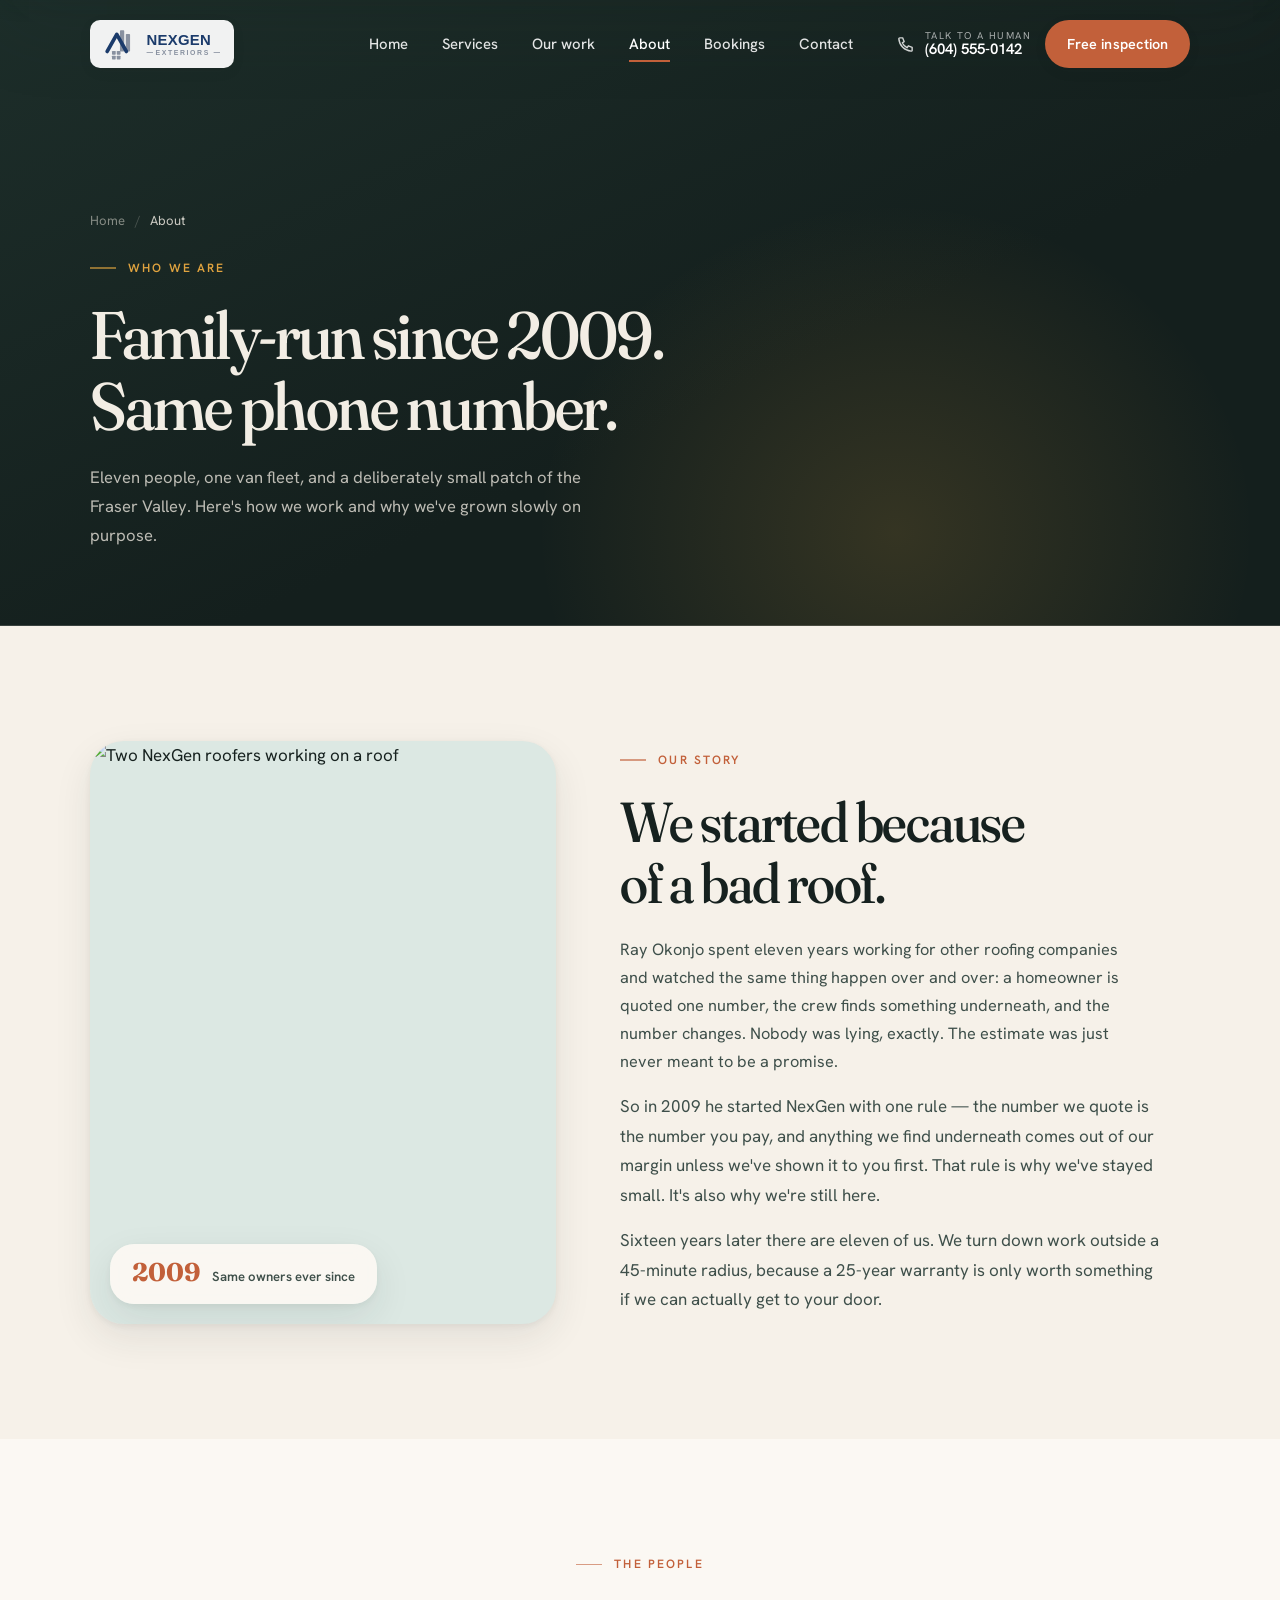
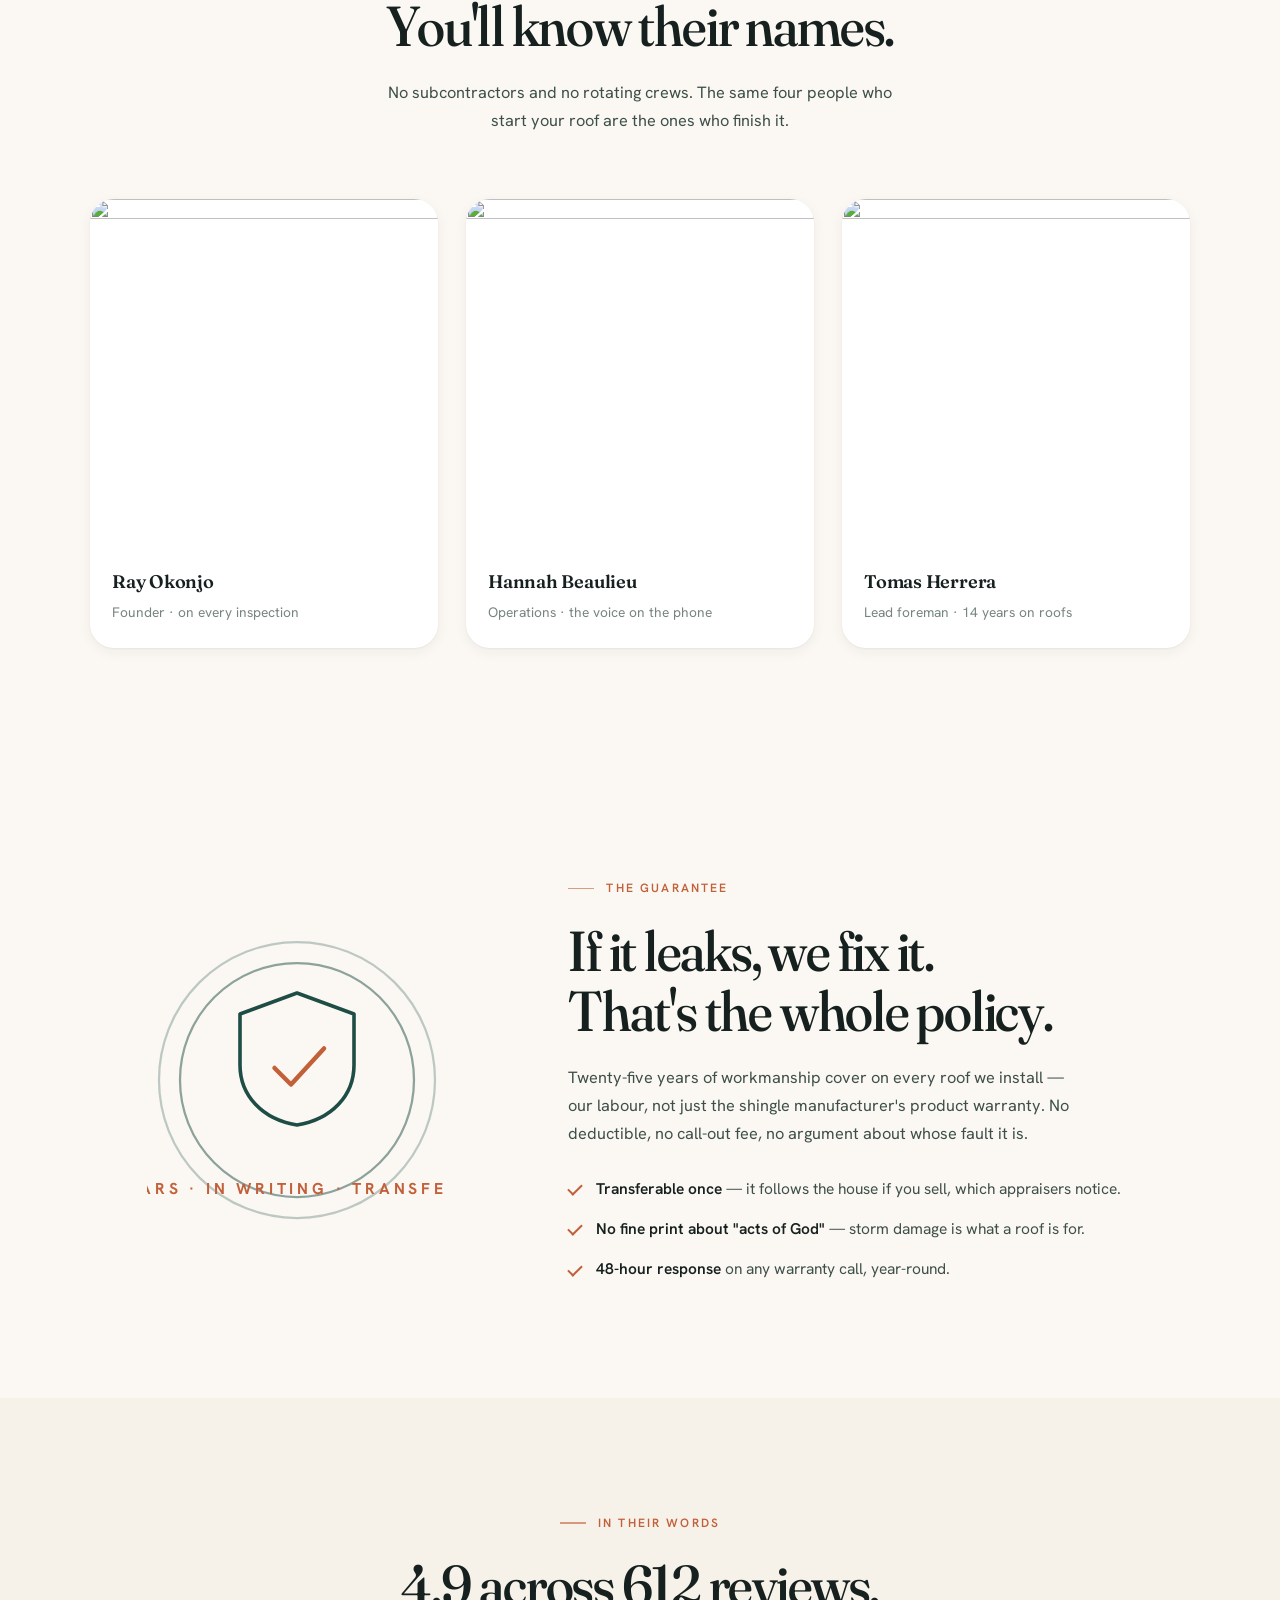
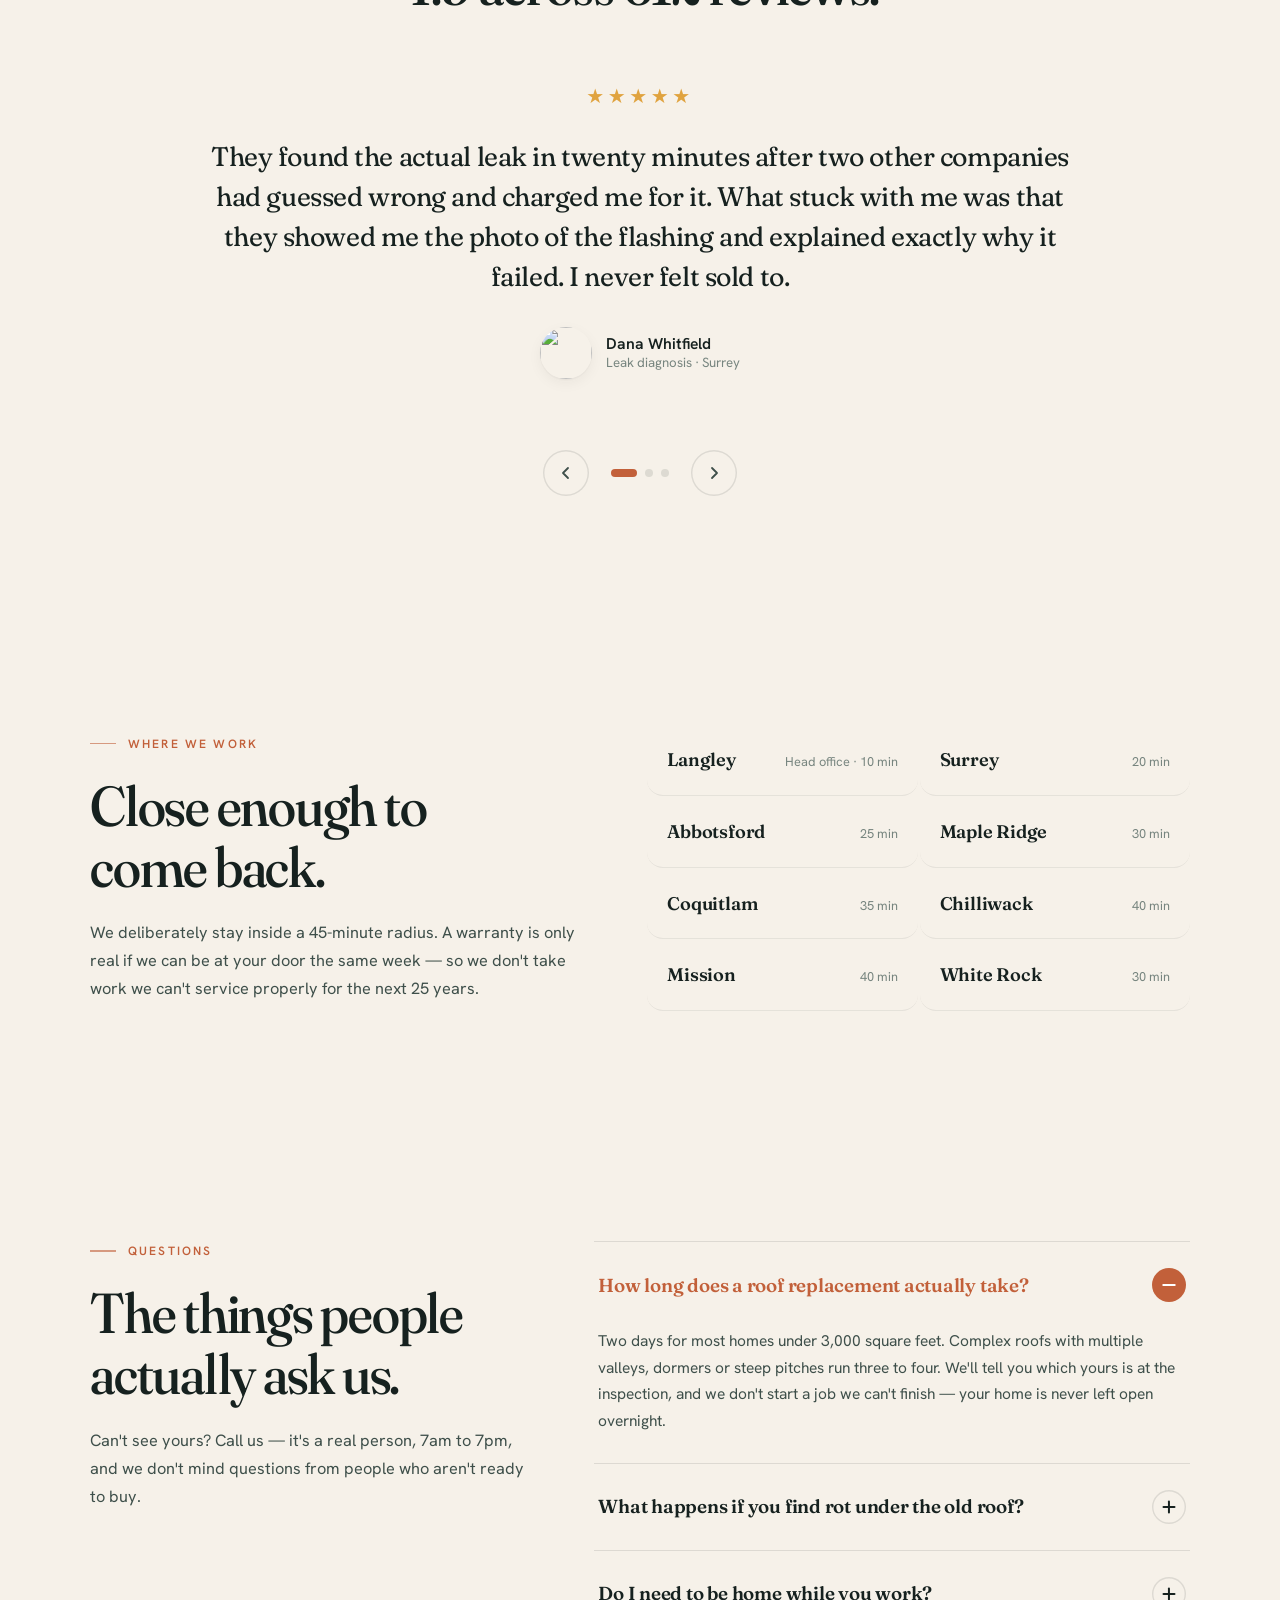
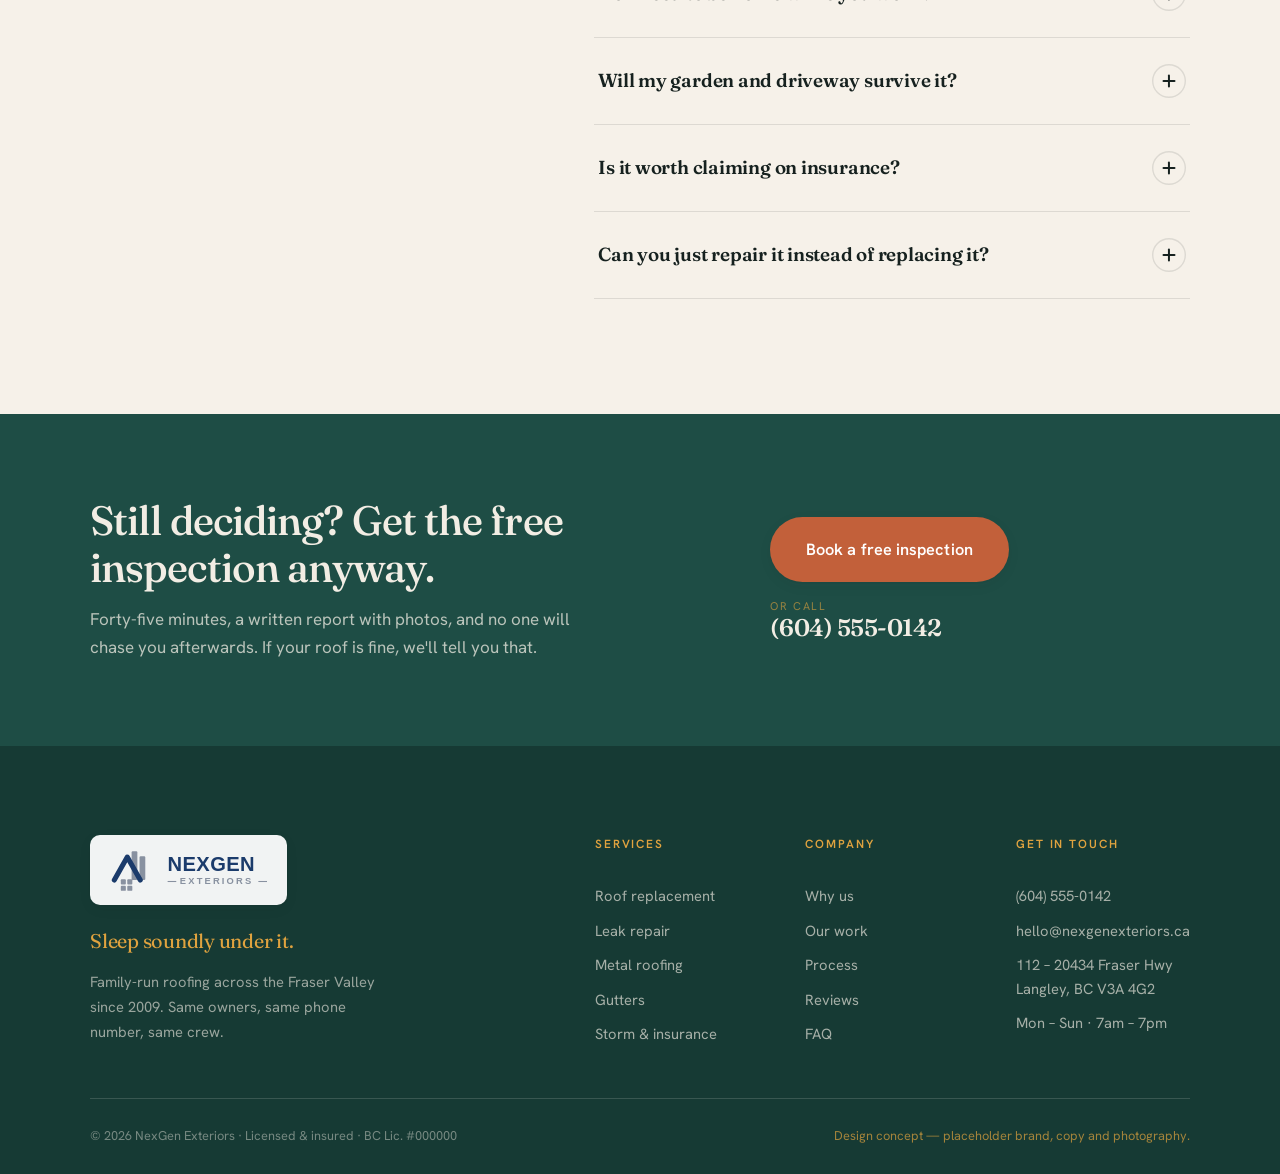
==== commit 82221645: "Rebrand the site to NexGen Exteriors Replaces the placeholder "Havenridge Roofing Co." brand with th" ====
--- a/about.html
+++ b/about.html
@@ -3,17 +3,17 @@
 <head>
 <meta charset="UTF-8" />
 <meta name="viewport" content="width=device-width, initial-scale=1" />
-<title>About — Havenridge Roofing Co.</title>
+<title>About — NexGen Exteriors</title>
 <meta name="description" content="Family-run roofing across the Fraser Valley since 2009. Same owners, same crew, a 25-year workmanship warranty and a fixed price in writing." />
 <meta name="theme-color" content="#1E4D45" />
 <meta property="og:type" content="website" />
-<meta property="og:title" content="About — Havenridge Roofing Co." />
+<meta property="og:title" content="About — NexGen Exteriors" />
 <meta property="og:description" content="Family-run roofing across the Fraser Valley since 2009. Same owners, same crew, a 25-year workmanship warranty and a fixed price in writing." />
 <link rel="preconnect" href="https://fonts.googleapis.com" />
 <link rel="preconnect" href="https://fonts.gstatic.com" crossorigin />
 <link href="https://fonts.googleapis.com/css2?family=Fraunces:opsz,wght,SOFT@9..144,400..700,0..100&family=Hanken+Grotesk:wght@400;500;600;700&display=swap" rel="stylesheet" />
 <link rel="stylesheet" href="styles.css" />
-<link rel="icon" href="data:image/svg+xml,%3Csvg xmlns='http://www.w3.org/2000/svg' viewBox='0 0 32 32'%3E%3Cpath d='M4 16 16 6l12 10' fill='none' stroke='%231E4D45' stroke-width='3' stroke-linecap='round' stroke-linejoin='round'/%3E%3Cpath d='M8 15v10h16V15' fill='none' stroke='%23C2603A' stroke-width='3' stroke-linecap='round' stroke-linejoin='round'/%3E%3C/svg%3E" />
+<link rel="icon" type="image/svg+xml" href="favicon.svg" />
 <script src="main.js" defer></script>
 </head>
 <body>
@@ -26,12 +26,12 @@
 <div class="preloader" data-preloader aria-hidden="true">
   <div class="preloader__mark">
     <svg viewBox="0 0 120 96" fill="none" aria-hidden="true">
-      <path class="pl-roof" d="M10 52 60 12l50 40" stroke="#F6F1E9" stroke-width="5" stroke-linecap="round" stroke-linejoin="round"/>
-      <path class="pl-walls" d="M24 48v34h72V48" stroke="#C2603A" stroke-width="5" stroke-linecap="round" stroke-linejoin="round"/>
-      <path class="pl-door" d="M52 82V64h16v18" stroke="#E0A33F" stroke-width="5" stroke-linecap="round" stroke-linejoin="round"/>
+      <path class="pl-roof" d="M18 82 60 20l42 62" stroke="#F6F1E9" stroke-width="7" stroke-linecap="round" stroke-linejoin="round"/>
+      <path class="pl-walls" d="M70 30v50" stroke="#8891A0" stroke-width="9" stroke-linecap="round"/>
+      <path class="pl-door" d="M84 40v40" stroke="#8891A0" stroke-width="8" stroke-linecap="round"/>
     </svg>
   </div>
-  <p class="preloader__word">Havenridge</p>
+  <p class="preloader__word">NexGen Exteriors</p>
 </div>
 
 <a class="skip-link" href="#main">Skip to content</a>
@@ -42,15 +42,8 @@
 <!-- ============ HEADER ============ -->
 <header class="hdr" data-hdr>
   <div class="hdr__in">
-    <a class="logo" href="index.html" aria-label="Havenridge Roofing Co. — home">
-      <span class="logo__mark" aria-hidden="true">
-        <svg viewBox="0 0 40 40" fill="none">
-          <path d="M5 21 20 8l15 13" stroke="currentColor" stroke-width="2.6" stroke-linecap="round" stroke-linejoin="round"/>
-          <path d="M10 19v13h20V19" stroke="currentColor" stroke-width="2.6" stroke-linecap="round" stroke-linejoin="round"/>
-          <path class="logo__glow" d="M16.5 32v-7h7v7" stroke="var(--accent)" stroke-width="2.6" stroke-linecap="round" stroke-linejoin="round"/>
-        </svg>
-      </span>
-      <span class="logo__txt"><b>Havenridge</b><i>Roofing Co.</i></span>
+    <a class="logo" href="index.html" aria-label="NexGen Exteriors — home">
+      <span class="logo__badge"><img class="logo__img" src="logo.svg" width="218" height="64" alt="" /></span>
     </a>
 
     <nav class="nav" aria-label="Primary">
@@ -103,7 +96,7 @@
 <section class="sec story">
   <div class="wrap story__in">
     <div class="story__media" data-rise>
-      <img src="https://images.unsplash.com/photo-1635424709961-f3a150459ad4?auto=format&fit=crop&w=1100&q=80" alt="Two Havenridge roofers working on a roof" loading="lazy" />
+      <img src="https://images.unsplash.com/photo-1635424709961-f3a150459ad4?auto=format&fit=crop&w=1100&q=80" alt="Two NexGen roofers working on a roof" loading="lazy" />
       <div class="story__badge"><b>2009</b><span>Same owners ever since</span></div>
     </div>
     <div class="story__copy">
@@ -113,7 +106,7 @@
         roofing companies and watched the same thing happen over and over: a homeowner is quoted one
         number, the crew finds something underneath, and the number changes. Nobody was lying, exactly.
         The estimate was just never meant to be a promise.</p>
-      <p data-rise data-delay="3">So in 2009 he started Havenridge with one rule — the number we quote is
+      <p data-rise data-delay="3">So in 2009 he started NexGen with one rule — the number we quote is
         the number you pay, and anything we find underneath comes out of our margin unless we've shown
         it to you first. That rule is why we've stayed small. It's also why we're still here.</p>
       <p data-rise data-delay="4">Sixteen years later there are eleven of us. We turn down work outside a
@@ -329,15 +322,8 @@
   <div class="wrap">
     <div class="ftr__top">
       <div class="ftr__brand">
-        <a class="logo logo--lg" href="index.html" aria-label="Havenridge Roofing Co. — home">
-          <span class="logo__mark" aria-hidden="true">
-            <svg viewBox="0 0 40 40" fill="none">
-              <path d="M5 21 20 8l15 13" stroke="currentColor" stroke-width="2.6" stroke-linecap="round" stroke-linejoin="round"/>
-              <path d="M10 19v13h20V19" stroke="currentColor" stroke-width="2.6" stroke-linecap="round" stroke-linejoin="round"/>
-              <path d="M16.5 32v-7h7v7" stroke="var(--accent)" stroke-width="2.6" stroke-linecap="round" stroke-linejoin="round"/>
-            </svg>
-          </span>
-          <span class="logo__txt"><b>Havenridge</b><i>Roofing Co.</i></span>
+        <a class="logo logo--lg" href="index.html" aria-label="NexGen Exteriors — home">
+          <span class="logo__badge"><img class="logo__img" src="logo.svg" width="218" height="64" alt="" /></span>
         </a>
         <p class="ftr__tag">Sleep soundly under it.</p>
         <p class="ftr__blurb">Family-run roofing across the Fraser Valley since 2009. Same owners,
@@ -364,7 +350,7 @@
         <div>
           <h4>Get in touch</h4>
           <a href="tel:+16045550142">(604) 555-0142</a>
-          <a href="mailto:hello@havenridgeroofing.ca">hello@havenridgeroofing.ca</a>
+          <a href="mailto:hello@nexgenexteriors.ca">hello@nexgenexteriors.ca</a>
           <span>112 – 20434 Fraser Hwy<br />Langley, BC V3A 4G2</span>
           <span>Mon – Sun · 7am – 7pm</span>
         </div>
@@ -372,7 +358,7 @@
     </div>
 
     <div class="ftr__bar">
-      <p>© 2026 Havenridge Roofing Co. · Licensed &amp; insured · BC Lic. #000000</p>
+      <p>© 2026 NexGen Exteriors · Licensed &amp; insured · BC Lic. #000000</p>
       <p class="ftr__demo">Design concept — placeholder brand, copy and photography.</p>
     </div>
   </div>
--- a/styles.css
+++ b/styles.css
@@ -1,2442 +1,1160 @@
-:root {
-  --ink: #1b1b18;
-  --ink-deep: #10110f;
-  --paper: #f3f0e8;
-  --paper-warm: #e8e1d4;
-  --white: #fdfcf8;
-  --accent: #b68a4c;
-  --accent-dark: #8c6532;
-  --sage: #969c92;
-  --line: rgba(20, 32, 31, 0.16);
-  --line-light: rgba(255, 255, 255, 0.22);
-  --serif: "Italiana", "Times New Roman", serif;
-  --sans: "Manrope", Arial, sans-serif;
-  --container: min(1280px, calc(100vw - 80px));
-  --header-height: 88px;
-}
-
-* {
-  box-sizing: border-box;
-}
-
-html {
-  scroll-behavior: smooth;
-  scroll-padding-top: var(--header-height);
-}
-
-body {
-  margin: 0;
-  background: var(--paper);
-  color: var(--ink);
-  font-family: var(--sans);
-  font-size: 16px;
-  line-height: 1.6;
-  -webkit-font-smoothing: antialiased;
-}
-
-body::before {
-  background-image: url("data:image/svg+xml,%3Csvg viewBox='0 0 180 180' xmlns='http://www.w3.org/2000/svg'%3E%3Cfilter id='n'%3E%3CfeTurbulence type='fractalNoise' baseFrequency='.9' numOctaves='3' stitchTiles='stitch'/%3E%3C/filter%3E%3Crect width='100%25' height='100%25' filter='url(%23n)' opacity='.32'/%3E%3C/svg%3E");
-  content: "";
-  inset: 0;
-  opacity: 0.025;
-  pointer-events: none;
-  position: fixed;
-  z-index: 999;
-}
-
-body.menu-open {
-  overflow: hidden;
-}
-
-img {
-  display: block;
-  width: 100%;
-}
-
-a {
-  color: inherit;
-  text-decoration: none;
-}
-
-button,
-input,
-select,
-textarea {
-  color: inherit;
-  font: inherit;
-}
-
-button,
-a {
-  -webkit-tap-highlight-color: transparent;
-}
-
-:focus-visible {
-  outline: 3px solid var(--accent);
-  outline-offset: 4px;
-}
-
-.skip-link {
-  background: var(--white);
-  left: 16px;
-  padding: 10px 16px;
-  position: fixed;
-  top: -80px;
-  z-index: 1000;
-}
-
-.skip-link:focus {
-  top: 12px;
-}
-
-.container {
-  margin-inline: auto;
-  width: var(--container);
-}
-
-.section {
-  padding: 130px 0;
-}
-
-.eyebrow {
-  align-items: center;
-  display: flex;
-  font-size: 0.7rem;
-  font-weight: 700;
-  gap: 12px;
-  letter-spacing: 0.18em;
-  margin: 0 0 24px;
-  text-transform: uppercase;
-}
-
-.eyebrow::before {
-  background: var(--accent);
-  content: "";
-  height: 2px;
-  width: 28px;
-}
-
-.eyebrow-light {
-  color: rgba(255, 255, 255, 0.82);
-}
-
-.eyebrow-accent {
-  color: var(--accent);
-}
-
-h1,
-h2,
-h3,
-p {
-  margin-top: 0;
-}
-
-h1,
-h2 {
-  font-family: var(--serif);
-  font-weight: 400;
-  letter-spacing: -0.025em;
-  line-height: 0.94;
-}
-
-h2 {
-  font-size: clamp(3rem, 5vw, 5.4rem);
-}
-
-h2 em {
-  font-weight: 400;
-}
-
-.button {
-  align-items: center;
-  border: 1px solid transparent;
-  display: inline-flex;
-  font-size: 0.72rem;
-  font-weight: 700;
-  gap: 30px;
-  justify-content: center;
-  letter-spacing: 0.09em;
-  min-height: 58px;
-  padding: 0 30px;
-  position: relative;
-  text-transform: uppercase;
-  transition:
-    background-color 180ms ease,
-    border-color 180ms ease,
-    color 180ms ease,
-    transform 180ms ease;
-}
-
-.button:hover {
-  transform: translateY(-2px);
-}
-
-.button svg {
-  fill: none;
-  height: 18px;
-  stroke: currentColor;
-  stroke-width: 1.5;
-  width: 18px;
-}
-
-.button-accent {
-  background: var(--accent);
-  color: var(--ink-deep);
-}
-
-.button-accent:hover {
-  background: #caa66d;
-}
-
-.button-light {
-  background: var(--white);
-  color: var(--ink);
-}
-
-.button-light:hover {
-  background: var(--paper-warm);
-}
-
-.button-outline {
-  border-color: rgba(255, 255, 255, 0.62);
-  color: var(--white);
-}
-
-.button-outline:hover {
-  background: var(--white);
-  color: var(--ink);
-}
-
-.text-link {
-  align-items: center;
-  border-bottom: 1px solid currentColor;
-  display: inline-flex;
-  font-size: 0.72rem;
-  font-weight: 700;
-  gap: 28px;
-  letter-spacing: 0.1em;
-  padding-bottom: 7px;
-  text-transform: uppercase;
-}
-
-.text-link span {
-  transition: transform 180ms ease;
-}
-
-.text-link:hover span {
-  transform: translate(3px, -3px);
-}
-
-.text-link-light {
-  color: var(--white);
-}
-
-/* Header */
-.site-header {
-  border-bottom: 1px solid rgba(255, 255, 255, 0.16);
-  color: var(--white);
-  left: 0;
-  position: fixed;
-  right: 0;
-  top: 0;
-  transition:
-    background-color 220ms ease,
-    box-shadow 220ms ease,
-    color 220ms ease;
-  z-index: 100;
-}
-
-.site-header.scrolled,
-.site-header.menu-active {
-  background: rgba(245, 242, 235, 0.97);
-  box-shadow: 0 1px 0 var(--line);
-  color: var(--ink);
-}
-
-.site-header.scrolled {
-  border-bottom-color: var(--line);
-}
-
-.header-inner {
-  align-items: center;
-  display: flex;
-  height: var(--header-height);
-  justify-content: space-between;
-  margin-inline: auto;
-  max-width: 1480px;
-  padding: 0 36px;
-}
-
-.brand {
-  align-items: center;
-  display: inline-flex;
-  gap: 12px;
-  min-width: 170px;
-}
-
-.brand-mark {
-  border: 1px solid currentColor;
-  display: grid;
-  height: 39px;
-  place-items: center;
-  width: 39px;
-}
-
-.brand-mark svg {
-  fill: none;
-  stroke: var(--accent);
-  stroke-linecap: square;
-  stroke-width: 1.4;
-  width: 27px;
-}
-
-.brand-copy {
-  display: flex;
-  flex-direction: column;
-  line-height: 1;
-}
-
-.brand-copy strong {
-  font-family: var(--serif);
-  font-size: 1.03rem;
-  font-weight: 400;
-  letter-spacing: 0.21em;
-}
-
-.brand-copy span {
-  font-size: 0.49rem;
-  letter-spacing: 0.39em;
-  margin-top: 6px;
-}
-
-.desktop-nav {
-  align-items: center;
-  display: flex;
-  gap: clamp(18px, 2vw, 34px);
-}
-
-.desktop-nav a {
-  font-size: 0.68rem;
-  font-weight: 600;
-  letter-spacing: 0.06em;
-  position: relative;
-  text-transform: uppercase;
-}
-
-.desktop-nav a::after {
-  background: var(--accent);
-  bottom: -8px;
-  content: "";
-  height: 2px;
-  left: 0;
-  position: absolute;
-  transform: scaleX(0);
-  transform-origin: left;
-  transition: transform 180ms ease;
-  width: 100%;
-}
-
-.desktop-nav a:hover::after,
-.desktop-nav a.active::after {
-  transform: scaleX(1);
-}
-
-.header-actions {
-  align-items: center;
-  display: flex;
-  gap: 24px;
-}
-
-.phone-link {
-  font-size: 0.72rem;
-  font-weight: 700;
-  letter-spacing: 0.04em;
-}
-
-.phone-link span {
-  display: block;
-  font-size: 0.56rem;
-  font-weight: 500;
-  letter-spacing: 0.12em;
-  opacity: 0.7;
-  text-transform: uppercase;
-}
-
-.header-cta {
-  min-height: 46px;
-  padding: 0 20px;
-}
-
-.menu-toggle,
-.mobile-menu {
-  display: none;
-}
-
-/* Hero */
-.hero {
-  color: var(--white);
-  min-height: 940px;
-  overflow: hidden;
-  position: relative;
-}
-
-.hero-image,
-.hero-scrim {
-  height: 100%;
-  inset: 0;
-  position: absolute;
-}
-
-.hero-image {
-  filter: saturate(0.72) contrast(1.06);
-  object-fit: cover;
-  object-position: center 45%;
-}
-
-.hero-scrim {
+/* =========================================================================
+   HAVENRIDGE ROOFING CO. — design system
+   Brief: "makes you feel safe". Warm paper, deep evergreen shelter,
+   terracotta warmth. Soft radii, calm motion, generous air.
+   ========================================================================= */
+
+:root{
+  /* surface */
+  --canvas:#F6F1E9;
+  --canvas-2:#FBF8F3;
+  --surface:#FFFFFF;
+  --dark:#16211F;
+  --dark-2:#1B2A27;
+
+  /* ink */
+  --ink:#16211F;
+  --ink-2:#3E4F4A;
+  --muted:#77857F;
+  --on-dark:#F2EDE4;
+  --on-dark-2:#AFBDB6;
+
+  /* brand */
+  --brand:#1E4D45;
+  --brand-700:#163A34;
+  --brand-100:#DCE8E3;
+  --accent:#C2603A;
+  --accent-600:#A94E2C;
+  --accent-100:#F6E3D8;
+  --gold:#E0A33F;
+
+  --line:rgba(22,33,31,.11);
+  --line-2:rgba(22,33,31,.07);
+  --line-d:rgba(242,237,228,.16);
+
+  /* type */
+  --display:"Fraunces",Georgia,"Times New Roman",serif;
+  --sans:"Hanken Grotesk",ui-sans-serif,system-ui,-apple-system,"Segoe UI",Roboto,sans-serif;
+
+  /* shape */
+  --r-sm:10px; --r:16px; --r-lg:24px; --r-xl:34px; --r-pill:999px;
+
+  /* warm-tinted shadows, never harsh black */
+  --sh-1:0 1px 2px rgba(30,45,41,.05), 0 4px 14px rgba(30,45,41,.05);
+  --sh-2:0 2px 6px rgba(30,45,41,.06), 0 14px 38px rgba(30,45,41,.09);
+  --sh-3:0 6px 18px rgba(30,45,41,.08), 0 30px 70px rgba(30,45,41,.14);
+
+  /* motion */
+  --e-out:cubic-bezier(.22,.9,.24,1);
+  --e-soft:cubic-bezier(.4,0,.2,1);
+  --e-settle:cubic-bezier(.18,.9,.28,1.06);
+
+  --wrap:1220px;
+  --gut:clamp(20px,5vw,60px);
+}
+
+*,*::before,*::after{box-sizing:border-box}
+html{-webkit-text-size-adjust:100%}
+html:focus-within{scroll-behavior:smooth}
+body{
+  margin:0; background:var(--canvas); color:var(--ink);
+  font-family:var(--sans); font-size:17px; line-height:1.68;
+  font-weight:400; -webkit-font-smoothing:antialiased; text-rendering:optimizeLegibility;
+  overflow-x:hidden;
+}
+body.is-locked{overflow:hidden}
+img,svg{display:block; max-width:100%}
+img{height:auto}
+button,input,select,textarea{font:inherit; color:inherit}
+button{cursor:pointer; background:none; border:0; padding:0}
+a{color:inherit; text-decoration:none}
+h1,h2,h3,h4,p,figure,blockquote,ul,ol{margin:0}
+ul,ol{padding:0; list-style:none}
+
+::selection{background:var(--accent); color:#fff}
+
+/* `hidden` must always win — several overlays below set display, and a
+   display rule silently beats the attribute. Without this the lightbox
+   covers the page and eats every click. */
+[hidden]{display:none !important}
+
+:focus-visible{outline:2.5px solid var(--accent); outline-offset:3px; border-radius:4px}
+
+.wrap{width:100%; max-width:var(--wrap); margin-inline:auto; padding-inline:var(--gut)}
+
+.skip-link{
+  position:fixed; top:10px; left:10px; z-index:200; padding:12px 20px;
+  background:var(--brand); color:#fff; border-radius:var(--r-sm);
+  transform:translateY(-160%); transition:transform .3s var(--e-out);
+}
+.skip-link:focus{transform:none}
+
+/* ---------- type ---------- */
+.eyebrow{
+  font-size:.75rem; font-weight:600; letter-spacing:.18em; text-transform:uppercase;
+  color:var(--accent); margin-bottom:22px; display:flex; align-items:center; gap:12px;
+}
+.eyebrow::before{content:""; width:26px; height:1.5px; background:currentColor; opacity:.6}
+.eyebrow--light{color:var(--gold)}
+
+.sec__h2{
+  font-family:var(--display); font-weight:500;
+  font-size:clamp(2.1rem,4.4vw,3.6rem); line-height:1.08;
+  letter-spacing:-.022em; font-variation-settings:"SOFT" 40,"opsz" 110;
+}
+.sec__lead{
+  font-size:clamp(1.02rem,1.25vw,1.15rem); color:var(--ink-2);
+  max-width:56ch; line-height:1.72;
+}
+/* headings and their lead paragraph need air between them; in the split
+   layout the lead is a sibling column, so only space the stacked case */
+.sec__h2+.sec__lead,.sec__h2+.calc__note{margin-top:22px}
+.hero__h1+.hero__sub{margin-top:0}
+.sec--dark .sec__lead{color:var(--on-dark-2)}
+
+/* ---------- buttons ---------- */
+.btn{
+  --bg:var(--brand); --fg:#fff;
+  position:relative; display:inline-flex; align-items:center; justify-content:center; gap:11px;
+  padding:16px 30px; border-radius:var(--r-pill); background:var(--bg); color:var(--fg);
+  font-weight:600; font-size:.97rem; letter-spacing:.005em; overflow:hidden; isolation:isolate;
+  transition:transform .45s var(--e-settle), box-shadow .45s var(--e-out), color .3s var(--e-soft);
+  box-shadow:var(--sh-1); will-change:transform;
+}
+.btn::before{
+  content:""; position:absolute; inset:0; z-index:-1; border-radius:inherit;
+  background:var(--accent-600); transform:translateY(101%);
+  transition:transform .5s var(--e-out);
+}
+.btn:hover{transform:translateY(-3px); box-shadow:var(--sh-2)}
+.btn:hover::before{transform:translateY(0)}
+.btn:active{transform:translateY(-1px)}
+.btn svg{width:19px; height:19px; transition:transform .45s var(--e-out)}
+.btn:hover svg{transform:translateX(4px)}
+.btn--accent{--bg:var(--accent)}
+.btn--accent::before{background:var(--brand)}
+.btn--ghost{--bg:transparent; --fg:#fff; box-shadow:inset 0 0 0 1.5px rgba(255,255,255,.42)}
+.btn--ghost::before{background:rgba(255,255,255,.14)}
+.btn--ghost:hover{box-shadow:inset 0 0 0 1.5px rgba(255,255,255,.75)}
+.btn--sm{padding:12px 22px; font-size:.9rem}
+.btn--lg{padding:19px 36px; font-size:1.02rem}
+.btn--full{width:100%}
+
+.chip{
+  padding:10px 20px; border-radius:var(--r-pill); font-size:.9rem; font-weight:600;
+  color:var(--ink-2); box-shadow:inset 0 0 0 1.4px var(--line);
+  transition:color .3s var(--e-soft), box-shadow .3s var(--e-soft), background .3s var(--e-soft), transform .4s var(--e-settle);
+}
+.chip:hover{color:var(--ink); box-shadow:inset 0 0 0 1.4px rgba(22,33,31,.24); transform:translateY(-2px)}
+.chip.is-on{background:var(--brand); color:#fff; box-shadow:none}
+
+/* ---------- scroll progress + cursor ---------- */
+.scrollbar{position:fixed; inset:0 0 auto 0; height:3px; z-index:120; pointer-events:none}
+.scrollbar i{
+  display:block; height:100%; width:0;
+  background:linear-gradient(90deg,var(--brand),var(--accent),var(--gold));
+  transform-origin:left; transition:width .1s linear;
+}
+.cursor{position:fixed; top:0; left:0; z-index:300; pointer-events:none; mix-blend-mode:difference; opacity:0}
+.cursor__dot,.cursor__ring{position:absolute; border-radius:50%; transform:translate(-50%,-50%)}
+.cursor__dot{width:6px; height:6px; background:#fff}
+.cursor__ring{
+  width:38px; height:38px; border:1.4px solid rgba(255,255,255,.55);
+  transition:width .35s var(--e-out), height .35s var(--e-out), border-color .3s var(--e-soft);
+}
+.cursor.is-on{opacity:1}
+.cursor.is-hot .cursor__ring{width:62px; height:62px; border-color:#fff}
+@media (hover:none),(pointer:coarse){.cursor{display:none}}
+
+/* ---------- preloader ---------- */
+.preloader{
+  position:fixed; inset:0; z-index:400; background:var(--brand-700);
+  display:grid; place-content:center; justify-items:center; gap:22px;
+  transition:opacity .7s var(--e-soft), visibility .7s;
+  /* Safety net: if main.js never runs, this still uncovers the page. CSS
+     rather than an inline script, so it also survives JS being disabled. */
+  animation:plBail .6s var(--e-soft) 4.6s forwards;
+}
+@keyframes plBail{to{opacity:0; visibility:hidden}}
+.preloader.is-gone{opacity:0; visibility:hidden}
+.preloader__mark svg{width:96px; height:78px}
+.preloader__mark path{stroke-dasharray:180; stroke-dashoffset:180; animation:plDraw 1.1s var(--e-out) forwards}
+.pl-walls{animation-delay:.32s !important}
+.pl-door{animation-delay:.58s !important}
+@keyframes plDraw{to{stroke-dashoffset:0}}
+.preloader__word{
+  font-family:var(--display); font-size:1.5rem; letter-spacing:.2em; text-transform:uppercase;
+  color:var(--on-dark); opacity:0; animation:plWord .8s var(--e-out) .7s forwards;
+}
+@keyframes plWord{from{opacity:0; transform:translateY(10px)} to{opacity:.85; transform:none}}
+
+/* ---------- header ---------- */
+.hdr{
+  position:fixed; inset:0 0 auto 0; z-index:110; padding:20px 0;
+  transition:padding .5s var(--e-out), background .5s var(--e-soft), box-shadow .5s var(--e-soft);
+}
+.hdr::before{
+  content:""; position:absolute; inset:0; background:rgba(246,241,233,.86);
+  backdrop-filter:blur(16px) saturate(1.3); -webkit-backdrop-filter:blur(16px) saturate(1.3);
+  border-bottom:1px solid var(--line-2);
+  opacity:0; transition:opacity .5s var(--e-soft);
+}
+.hdr.is-stuck{padding:11px 0}
+.hdr.is-stuck::before{opacity:1}
+.hdr.is-hidden{transform:translateY(-104%); transition:transform .5s var(--e-out), padding .5s var(--e-out)}
+.hdr__in{
+  position:relative; width:100%; max-width:var(--wrap); margin-inline:auto;
+  padding-inline:var(--gut); display:flex; align-items:center; gap:28px;
+}
+
+/* NexGen Exteriors wordmark: the logo is a raster/vector asset with fixed
+   navy+gray ink, not currentColor-driven text, so it can't recolor itself
+   between the transparent (hero) and stuck (cream) header states the way the
+   old inline mark + HTML text did. A light badge behind it instead keeps it
+   legible in both states without ever needing to change its own colors. */
+.logo{display:flex; align-items:center}
+.logo__badge{
+  display:inline-flex; align-items:center;
+  background:rgba(255,255,255,.94); border-radius:var(--r-sm);
+  padding:7px 14px; box-shadow:var(--sh-1);
+  transition:transform .55s var(--e-settle), box-shadow .45s var(--e-soft);
+}
+.logo:hover .logo__badge{transform:translateY(-2px); box-shadow:var(--sh-2)}
+.logo__img{display:block; height:34px; width:auto}
+.logo--lg .logo__badge{padding:12px 20px}
+.logo--lg .logo__img{height:46px}
+
+.nav{display:flex; gap:4px; margin-left:auto}
+.nav a{
+  position:relative; padding:9px 15px; font-size:.93rem; font-weight:500; color:rgba(255,255,255,.88);
+  border-radius:var(--r-pill); transition:color .35s var(--e-soft), background .35s var(--e-soft);
+}
+.hdr.is-stuck .nav a{color:var(--ink-2)}
+.nav a::after{
+  content:""; position:absolute; left:15px; right:15px; bottom:4px; height:1.5px;
+  background:var(--accent); transform:scaleX(0); transform-origin:right;
+  transition:transform .45s var(--e-out);
+}
+.nav a:hover::after,.nav a.is-on::after{transform:scaleX(1); transform-origin:left}
+.nav a:hover,.nav a.is-on{color:#fff}
+.hdr.is-stuck .nav a:hover,.hdr.is-stuck .nav a.is-on{color:var(--brand)}
+
+.hdr__act{display:flex; align-items:center; gap:14px; margin-left:auto}
+.nav+.hdr__act{margin-left:0}
+.tel{display:flex; align-items:center; gap:10px; color:#fff; transition:color .45s var(--e-soft)}
+.hdr.is-stuck .tel{color:var(--brand)}
+.tel svg{width:19px; height:19px; opacity:.8}
+.tel span{display:flex; flex-direction:column; line-height:1.15}
+.tel i{font-style:normal; font-size:.62rem; letter-spacing:.14em; text-transform:uppercase; opacity:.62}
+.tel b{font-size:.94rem; font-weight:600; white-space:nowrap}
+.tel:hover svg{opacity:1}
+
+.burger{display:none; width:44px; height:44px; border-radius:50%; position:relative; box-shadow:inset 0 0 0 1.4px rgba(255,255,255,.3)}
+.hdr.is-stuck .burger{box-shadow:inset 0 0 0 1.4px var(--line)}
+.burger span{
+  position:absolute; left:13px; width:18px; height:1.8px; background:#fff; border-radius:2px;
+  transition:transform .45s var(--e-out), opacity .3s var(--e-soft), background .45s var(--e-soft);
+}
+.hdr.is-stuck .burger span{background:var(--brand)}
+.burger span:nth-child(1){top:19px}
+.burger span:nth-child(2){top:25px}
+.burger[aria-expanded="true"] span:nth-child(1){transform:translateY(3px) rotate(45deg)}
+.burger[aria-expanded="true"] span:nth-child(2){transform:translateY(-3px) rotate(-45deg)}
+
+.mnav{
+  position:fixed; inset:0 0 auto 0; z-index:105; padding:104px var(--gut) 34px;
+  background:var(--canvas); display:flex; flex-direction:column; gap:2px;
+  transform:translateY(-100%); transition:transform .6s var(--e-out); box-shadow:var(--sh-3);
+}
+.mnav.is-open{transform:none}
+.mnav a{padding:15px 0; font-family:var(--display); font-size:1.5rem; font-weight:500; border-bottom:1px solid var(--line-2)}
+.mnav__tel{font-family:var(--sans)!important; font-size:1.05rem!important; color:var(--accent); font-weight:600}
+.mnav .btn{margin-top:18px}
+
+/* ---------- hero ---------- */
+.hero{
+  position:relative; min-height:100svh; display:flex; align-items:flex-end;
+  padding:150px 0 76px; overflow:hidden; isolation:isolate; color:#fff;
+  background:linear-gradient(160deg,#20332F,#16211F);
+}
+.hero__media{position:absolute; inset:-9% 0; z-index:-2; will-change:transform}
+.hero__media img{width:100%; height:100%; object-fit:cover; object-position:50% 58%}
+.hero__scrim{
+  position:absolute; inset:0; z-index:-1;
   background:
-    linear-gradient(90deg, rgba(12, 13, 11, 0.95) 0%, rgba(12, 13, 11, 0.65) 47%, rgba(12, 13, 11, 0.12) 100%),
-    linear-gradient(0deg, rgba(12, 13, 11, 0.68) 0%, transparent 50%);
-}
-
-.hero-rule {
-  border-left: 1px solid rgba(255, 255, 255, 0.22);
-  bottom: 0;
-  left: calc((100vw - min(1280px, calc(100vw - 80px))) / 2 + 70%);
-  position: absolute;
-  top: var(--header-height);
-}
-
-.hero-content {
-  align-items: flex-start;
-  display: flex;
-  flex-direction: column;
-  min-height: 940px;
-  padding-bottom: 52px;
-  padding-top: 190px;
-  position: relative;
-  z-index: 2;
-}
-
-.hero h1 {
-  font-size: clamp(5.6rem, 10.5vw, 10.8rem);
-  line-height: 0.8;
-  margin-bottom: 44px;
-  max-width: 1050px;
-}
-
-.hero h1 em {
-  color: var(--accent);
-  display: inline-block;
-  font-weight: 400;
-  margin-left: clamp(40px, 9vw, 140px);
-}
-
-.hero-lede {
-  color: rgba(255, 255, 255, 0.78);
-  font-size: 1rem;
-  line-height: 1.8;
-  margin-bottom: 34px;
-  margin-left: clamp(40px, 9vw, 140px);
-  max-width: 570px;
-}
-
-.hero-actions {
-  align-items: center;
-  display: flex;
-  gap: 36px;
-  margin-left: clamp(40px, 9vw, 140px);
-}
-
-.hero-kicker {
-  align-items: center;
-  display: flex;
-  justify-content: space-between;
-  width: 68%;
-}
-
-.hero-kicker > span {
-  border-bottom: 1px solid rgba(255, 255, 255, 0.34);
-  color: rgba(255, 255, 255, 0.6);
-  font-size: 0.55rem;
-  letter-spacing: 0.16em;
-  padding-bottom: 8px;
-  text-transform: uppercase;
-}
-
-.hero-monogram {
-  color: rgba(255, 255, 255, 0.045);
-  font-family: var(--serif);
-  font-size: min(62vw, 880px);
-  line-height: 0.7;
-  pointer-events: none;
-  position: absolute;
-  right: -1vw;
-  top: 120px;
-  z-index: 1;
-}
-
-.hero-seal {
-  bottom: 150px;
-  position: absolute;
-  right: 3%;
-  width: 120px;
-}
-
-.hero-seal svg {
-  animation: seal-turn 24s linear infinite;
-  overflow: visible;
-}
-
-.hero-seal text {
-  fill: rgba(255, 255, 255, 0.68);
-  font-family: var(--sans);
-  font-size: 7px;
-  font-weight: 600;
-  letter-spacing: 2.1px;
-}
-
-.hero-seal .seal-mark {
-  animation: seal-turn-reverse 24s linear infinite;
-  fill: none;
-  stroke: var(--accent);
-  stroke-width: 1.2;
-  transform-box: fill-box;
-  transform-origin: center;
-}
-
-@keyframes seal-turn {
-  to {
-    transform: rotate(360deg);
+    linear-gradient(to top,rgba(14,22,20,.95) 2%,rgba(14,22,20,.62) 34%,rgba(14,22,20,.34) 62%,rgba(14,22,20,.62) 100%),
+    radial-gradient(120% 78% at 14% 82%,rgba(30,77,69,.5),transparent 62%);
+}
+.hero__in{position:relative; z-index:2; max-width:900px}
+.hero__h1{
+  font-family:var(--display); font-weight:500;
+  font-size:clamp(2.6rem,6.6vw,5.3rem); line-height:1.03; letter-spacing:-.032em;
+  font-variation-settings:"SOFT" 55,"opsz" 144; margin-bottom:26px;
+}
+.hero__h1 .ln{display:block; overflow:hidden; padding-bottom:.06em}
+.hero__h1 .ln>span{
+  display:block; transform:translateY(112%);
+  animation:lnUp 1.15s var(--e-out) forwards;
+}
+.hero__h1 .ln:nth-child(1)>span{animation-delay:.22s}
+.hero__h1 .ln:nth-child(2)>span{animation-delay:.36s}
+@keyframes lnUp{to{transform:none}}
+.hero__sub{font-size:clamp(1.03rem,1.35vw,1.2rem); max-width:56ch; color:rgba(242,237,228,.86); margin-bottom:34px}
+.hero__cta{display:flex; flex-wrap:wrap; gap:14px; margin-bottom:38px}
+.hero__trust{display:flex; flex-wrap:wrap; gap:10px 26px; font-size:.9rem; color:rgba(242,237,228,.8)}
+.hero__trust li{display:flex; align-items:center; gap:9px}
+.hero__trust svg{width:15px; height:15px; color:var(--gold); flex:none}
+
+/* hero art — a small illustrated cottage hangs above the last word of the
+   headline, and the bird lands on its chimney.
+
+   THESE TWO NUMBERS AIM IT. They are percentages of the hero box, marking the
+   single point the whole scene hangs from: the top of the chimney, where the
+   bird's feet land. Nudge them to re-aim the scene at the headline without
+   touching the markup. Tuned by measuring the live page in one environment,
+   not the designer's marked screenshot — see the comment above .hero__art
+   in index.html before assuming these are final. */
+.hero__art{
+  --scene-x:76;   --scene-y:34;
+
+  /* deliberately no z-index: this must NOT form a stacking context, or the
+     bird cannot sit above the copy while the house stays behind it */
+  position:absolute; inset:0; pointer-events:none;
+}
+
+/* everything hangs off one zero-size anchor point, so the house and the bird
+   can each be pinned to it in their own untransformed, undistorted box.
+   deliberately no z-index here either — same stacking-context trap as
+   .hero__art above: give this one a z-index and the bird gets sealed inside
+   it, unable to escape above the headline no matter what z-index it carries */
+.hero__scene{
+  position:absolute;
+  left:calc(var(--scene-x) * 1%); top:calc(var(--scene-y) * 1%);
+  width:0; height:0;
+}
+.hero__house{
+  position:absolute; width:102px; height:88px; left:-74px; top:-10px; overflow:visible;
+  /* the base reset sets svg{max-width:100%}; .hero__scene is a zero-size
+     anchor, so without this the house's width resolves to 0 and it vanishes */
+  max-width:none;
+  /* behind the headline copy — it reads as sitting on the photo, not on top
+     of the words. .hero__scene carries no stacking context of its own, so
+     this small explicit z-index is compared straight against .hero__in's */
+  z-index:1;
+}
+.hero__bird{
+  position:absolute; width:900px; height:520px; left:-700px; top:-470px; overflow:visible;
+  max-width:none;
+  /* above the headline copy and the booking card, for the same reason: no
+     stacking context sits between here and .hero, so 4 simply outranks
+     .hero__in's 2 and .hero__card's 3 */
+  z-index:4;
+}
+.hero__glowdot{
+  position:absolute; left:-190px; top:-120px; width:380px; height:240px; border-radius:50%;
+  background:radial-gradient(closest-side,rgba(224,163,63,.28),transparent 72%);
+}
+.hero__card{
+  position:absolute; z-index:3; right:var(--gut); bottom:76px; width:310px;
+  padding:24px 26px; border-radius:var(--r-lg); color:var(--ink);
+  background:rgba(251,248,243,.93); backdrop-filter:blur(14px); -webkit-backdrop-filter:blur(14px);
+  box-shadow:var(--sh-3); border:1px solid rgba(255,255,255,.5);
+}
+.hero__card-top{display:flex; align-items:center; gap:10px; margin-bottom:11px; font-size:.78rem; letter-spacing:.12em; text-transform:uppercase; color:var(--brand)}
+.pulse{position:relative; width:8px; height:8px; border-radius:50%; background:var(--accent); flex:none}
+.pulse::after{content:""; position:absolute; inset:0; border-radius:50%; background:var(--accent); animation:pulse 2.4s var(--e-out) infinite}
+@keyframes pulse{0%{transform:scale(1); opacity:.7} 70%,100%{transform:scale(3.4); opacity:0}}
+.hero__card p{font-size:.93rem; color:var(--ink-2); margin-bottom:15px; line-height:1.6}
+.hero__card-row{display:flex; flex-wrap:wrap; gap:7px}
+.hero__card-row span{font-size:.72rem; font-weight:600; padding:5px 11px; border-radius:var(--r-pill); background:var(--brand-100); color:var(--brand)}
+
+.hero__scroll{
+  position:absolute; left:var(--gut); bottom:28px; z-index:3;
+  display:flex; align-items:center; gap:12px;
+  font-size:.7rem; letter-spacing:.22em; text-transform:uppercase; color:rgba(242,237,228,.62);
+}
+.hero__scroll-line{width:56px; height:1.5px; background:rgba(242,237,228,.28); overflow:hidden; position:relative}
+.hero__scroll-line::after{
+  content:""; position:absolute; inset:0; background:var(--gold);
+  animation:scrollLine 2.6s var(--e-soft) infinite;
+}
+@keyframes scrollLine{0%{transform:translateX(-100%)} 55%,100%{transform:translateX(100%)}}
+
+/* ---------- section shell ---------- */
+.sec{padding:clamp(76px,9vw,140px) 0; position:relative}
+.sec--dark{background:var(--dark); color:var(--on-dark)}
+.sec--dark .sec__h2{color:var(--on-dark)}
+.sec__head{margin-bottom:clamp(44px,5vw,72px); max-width:820px}
+.sec__head--split{
+  display:grid; grid-template-columns:1fr 1fr; gap:clamp(24px,4vw,64px);
+  align-items:end; max-width:none;
+}
+.sec__head--split .sec__lead{padding-bottom:8px}
+.sec__head--center{text-align:center; margin-inline:auto}
+.sec__head--center .eyebrow{justify-content:center}
+.sec__head--center .sec__lead{margin-inline:auto}
+
+/* ---------- assurance bar ---------- */
+.assure{background:var(--brand); color:var(--on-dark); padding:clamp(34px,4vw,52px) 0}
+.assure__grid{display:grid; grid-template-columns:repeat(4,1fr); gap:clamp(20px,3vw,44px)}
+.assure__i{display:grid; grid-template-columns:auto 1fr; grid-template-rows:auto auto; gap:2px 15px; align-items:start}
+.assure__i svg{grid-row:1/3; width:34px; height:34px; color:var(--gold); opacity:.92}
+.assure__i b{font-size:1.01rem; font-weight:600; letter-spacing:-.005em}
+.assure__i span{font-size:.87rem; color:rgba(242,237,228,.68); line-height:1.5}
+
+/* ---------- promise cards ---------- */
+.promise__grid{display:grid; grid-template-columns:repeat(3,1fr); gap:clamp(18px,2.2vw,30px)}
+.pcard{
+  position:relative; padding:40px 34px 36px; border-radius:var(--r-xl); background:var(--surface);
+  box-shadow:var(--sh-1); overflow:hidden; isolation:isolate;
+  transition:transform .6s var(--e-out), box-shadow .6s var(--e-out);
+  transform-style:preserve-3d;
+}
+.pcard::after{
+  content:""; position:absolute; inset:0; z-index:-1; border-radius:inherit;
+  background:linear-gradient(165deg,var(--brand-100),transparent 58%);
+  opacity:0; transition:opacity .6s var(--e-soft);
+}
+.pcard:hover{transform:translateY(-8px); box-shadow:var(--sh-3)}
+.pcard:hover::after{opacity:1}
+.pcard__n{
+  position:absolute; top:26px; right:30px; font-family:var(--display);
+  font-size:3.2rem; line-height:1; color:var(--ink); opacity:.07; font-weight:600;
+}
+.pcard__ico{
+  width:64px; height:64px; display:grid; place-content:center; border-radius:20px;
+  background:var(--brand-100); color:var(--brand); margin-bottom:22px;
+  transition:transform .6s var(--e-settle), background .5s var(--e-soft);
+}
+.pcard:hover .pcard__ico{transform:translateY(-4px) scale(1.06); background:var(--accent-100)}
+.pcard__ico svg{width:34px; height:34px}
+.pcard h3{font-family:var(--display); font-size:1.42rem; font-weight:600; line-height:1.24; letter-spacing:-.015em; margin-bottom:13px}
+.pcard p{font-size:.96rem; color:var(--ink-2); line-height:1.7}
+
+/* ---------- services ---------- */
+.svc{display:grid; grid-template-columns:minmax(300px,.85fr) 1.15fr; gap:clamp(28px,4vw,66px); align-items:start}
+.svc__list{display:flex; flex-direction:column}
+.svc__tab{
+  display:grid; grid-template-columns:auto 1fr auto; align-items:center; gap:18px;
+  padding:24px 6px; text-align:left; border-bottom:1px solid var(--line-d);
+  color:rgba(242,237,228,.58); transition:color .4s var(--e-soft), padding .5s var(--e-out);
+}
+.svc__tab:first-child{border-top:1px solid var(--line-d)}
+.svc__tab-n{font-size:.72rem; letter-spacing:.14em; opacity:.6}
+.svc__tab-t{font-family:var(--display); font-size:1.28rem; font-weight:500; letter-spacing:-.012em; line-height:1.2}
+.svc__tab svg{width:20px; height:20px; opacity:0; transform:translateX(-8px); transition:opacity .4s var(--e-soft), transform .5s var(--e-out)}
+.svc__tab:hover{color:rgba(242,237,228,.88); padding-left:12px}
+.svc__tab.is-on{color:var(--gold); padding-left:12px}
+.svc__tab.is-on svg,.svc__tab:hover svg{opacity:1; transform:none}
+
+.svc__stage{display:flex; flex-direction:column; gap:30px}
+.svc__imgs{position:relative; aspect-ratio:16/10; border-radius:var(--r-xl); overflow:hidden; background:var(--brand-700)}
+.svc__imgs img{
+  position:absolute; inset:0; width:100%; height:100%; object-fit:cover;
+  opacity:0; transform:scale(1.07); transition:opacity .8s var(--e-soft), transform 1.3s var(--e-out);
+}
+.svc__imgs img.is-on{opacity:1; transform:none}
+.svc__panel{display:none}
+.svc__panel.is-on{display:block; animation:fadeUp .7s var(--e-out) both}
+@keyframes fadeUp{from{opacity:0; transform:translateY(14px)} to{opacity:1; transform:none}}
+.svc__panel h3{font-family:var(--display); font-size:1.6rem; font-weight:600; letter-spacing:-.018em; margin-bottom:12px}
+.svc__panel p{color:var(--on-dark-2); margin-bottom:20px; max-width:56ch}
+.svc__panel ul{display:grid; gap:10px}
+.svc__panel li{position:relative; padding-left:26px; font-size:.93rem; color:rgba(242,237,228,.78)}
+.svc__panel li::before{
+  content:""; position:absolute; left:0; top:.55em; width:13px; height:7px;
+  border-left:2px solid var(--gold); border-bottom:2px solid var(--gold);
+  transform:rotate(-45deg);
+}
+
+/* ---------- before / after ---------- */
+.ba__box{
+  position:relative; aspect-ratio:16/9; border-radius:var(--r-xl); overflow:hidden;
+  box-shadow:var(--sh-3); cursor:ew-resize; user-select:none; touch-action:pan-y;
+  background:var(--brand-700);
+}
+.ba__img{position:absolute; inset:0; width:100%; height:100%; object-fit:cover}
+.ba__clip{position:absolute; inset:0; width:50%; overflow:hidden; will-change:width}
+.ba__clip .ba__img{width:calc(100vw); max-width:none; height:100%}
+.ba__box .ba__clip .ba__img{width:var(--ba-w,100%)}
+.ba__tag{
+  position:absolute; top:20px; z-index:3; padding:7px 15px; border-radius:var(--r-pill);
+  font-size:.72rem; font-weight:700; letter-spacing:.14em; text-transform:uppercase;
+  background:rgba(22,33,31,.62); backdrop-filter:blur(8px); color:#fff;
+}
+.ba__tag--l{left:20px}
+.ba__tag--r{right:20px}
+.ba__handle{
+  position:absolute; top:0; bottom:0; left:50%; z-index:4; width:3px; margin-left:-1.5px;
+  background:rgba(255,255,255,.92); box-shadow:0 0 22px rgba(0,0,0,.35);
+  display:grid; place-content:center; color:var(--brand); cursor:ew-resize;
+}
+.ba__handle svg{
+  width:24px; height:24px; padding:13px; box-sizing:content-box; border-radius:50%;
+  background:#fff; box-shadow:var(--sh-2);
+  transition:transform .5s var(--e-settle);
+}
+.ba__handle:hover svg{transform:scale(1.1)}
+.ba__handle:active svg{transform:scale(.96)}
+
+/* ---------- process ---------- */
+.proc{display:grid; grid-template-columns:.95fr 1.05fr; gap:clamp(30px,5vw,80px); align-items:start}
+.proc__sticky{position:sticky; top:118px}
+.proc__visual{position:relative}
+.proc__imgs{position:relative; aspect-ratio:4/5; border-radius:var(--r-xl); overflow:hidden; background:var(--brand-100)}
+.proc__imgs img{
+  position:absolute; inset:0; width:100%; height:100%; object-fit:cover;
+  opacity:0; transform:scale(1.08); transition:opacity .85s var(--e-soft), transform 1.4s var(--e-out);
+}
+.proc__imgs img.is-on{opacity:1; transform:none}
+.proc__badge{
+  position:absolute; left:-18px; bottom:26px; padding:16px 24px; border-radius:var(--r-lg);
+  background:var(--surface); box-shadow:var(--sh-3); display:flex; align-items:baseline; gap:12px;
+}
+.proc__badge b{font-family:var(--display); font-size:1.7rem; color:var(--accent); line-height:1}
+.proc__badge span{font-size:.85rem; font-weight:600; color:var(--ink-2)}
+
+.proc__steps{display:flex; flex-direction:column; gap:6px}
+.proc__step{
+  position:relative; padding:28px 30px 28px 34px; border-radius:var(--r-lg);
+  transition:background .6s var(--e-soft), transform .6s var(--e-out); opacity:.42;
+}
+.proc__step::before{
+  content:""; position:absolute; left:0; top:28px; bottom:28px; width:2.5px; border-radius:2px;
+  background:var(--accent); transform:scaleY(0); transform-origin:top;
+  transition:transform .7s var(--e-out);
+}
+.proc__step.is-on{opacity:1; background:var(--surface); box-shadow:var(--sh-1)}
+.proc__step.is-on::before{transform:scaleY(1)}
+.proc__n{
+  display:inline-block; font-size:.72rem; font-weight:700; letter-spacing:.16em;
+  color:var(--accent); margin-bottom:9px;
+}
+.proc__step h3{font-family:var(--display); font-size:1.42rem; font-weight:600; letter-spacing:-.016em; margin-bottom:10px}
+.proc__step p{font-size:.96rem; color:var(--ink-2); margin-bottom:12px; max-width:52ch}
+.proc__meta{font-size:.78rem; font-weight:600; letter-spacing:.06em; text-transform:uppercase; color:var(--muted)}
+
+/* ---------- stats ---------- */
+.stats{position:relative; padding:clamp(66px,8vw,110px) 0; color:var(--on-dark); overflow:hidden; isolation:isolate}
+.stats__bg{position:absolute; inset:-10% 0; z-index:-2; will-change:transform}
+.stats__bg img{width:100%; height:100%; object-fit:cover}
+.stats::before{
+  content:""; position:absolute; inset:0; z-index:-1;
+  background:linear-gradient(120deg,rgba(22,41,37,.95),rgba(22,41,37,.82));
+}
+.stats__grid{display:grid; grid-template-columns:repeat(4,1fr); gap:clamp(22px,3vw,46px)}
+.stat b{
+  display:block; font-family:var(--display); font-weight:500;
+  font-size:clamp(2.4rem,4.6vw,4rem); line-height:1; letter-spacing:-.03em;
+  color:var(--gold); margin-bottom:10px; font-variation-settings:"SOFT" 30;
+}
+.stat span{font-size:.9rem; color:rgba(242,237,228,.72); line-height:1.5; display:block; max-width:22ch}
+
+/* ---------- work ---------- */
+.work__filters{display:flex; flex-wrap:wrap; gap:9px; margin-bottom:34px}
+.work__grid{display:grid; grid-template-columns:repeat(3,1fr); grid-auto-rows:270px; gap:clamp(12px,1.6vw,20px)}
+.wk{
+  position:relative; margin:0; border-radius:var(--r-lg); overflow:hidden; cursor:pointer;
+  background:var(--brand-100); box-shadow:var(--sh-1);
+  transition:transform .6s var(--e-out), box-shadow .6s var(--e-out), opacity .5s var(--e-soft);
+}
+.wk--tall{grid-row:span 2}
+.wk--wide{grid-column:span 2}
+.wk img{width:100%; height:100%; object-fit:cover; transition:transform 1.1s var(--e-out)}
+.wk::after{
+  content:""; position:absolute; inset:0;
+  background:linear-gradient(to top,rgba(14,22,20,.88) 0%,rgba(14,22,20,.2) 44%,transparent 68%);
+  opacity:.72; transition:opacity .55s var(--e-soft);
+}
+.wk:hover{transform:translateY(-6px); box-shadow:var(--sh-3)}
+.wk:hover img{transform:scale(1.07)}
+.wk:hover::after{opacity:.95}
+.wk figcaption{
+  position:absolute; left:0; right:0; bottom:0; z-index:2; padding:24px 26px; color:#fff;
+  display:flex; flex-direction:column; gap:4px;
+  transform:translateY(10px); opacity:.92; transition:transform .6s var(--e-out), opacity .5s var(--e-soft);
+}
+.wk:hover figcaption{transform:none; opacity:1}
+.wk figcaption b{font-family:var(--display); font-size:1.18rem; font-weight:600; letter-spacing:-.012em}
+.wk figcaption span{font-size:.8rem; color:rgba(255,255,255,.72)}
+.wk.is-out{opacity:0; transform:scale(.94); pointer-events:none}
+.wk.is-gone{display:none}
+
+/* ---------- calculator ---------- */
+.calc__in{display:grid; grid-template-columns:1fr 1fr; gap:clamp(34px,5vw,80px); align-items:center}
+.calc__note{
+  margin-top:24px; padding:16px 20px; border-left:2.5px solid var(--gold);
+  font-size:.9rem; color:rgba(242,237,228,.72); background:rgba(242,237,228,.04);
+  border-radius:0 var(--r-sm) var(--r-sm) 0;
+}
+.calc__card{
+  padding:clamp(28px,3.4vw,42px); border-radius:var(--r-xl); background:var(--canvas-2);
+  color:var(--ink); box-shadow:var(--sh-3); display:grid; gap:24px;
+}
+.fld{display:grid; gap:11px}
+.fld label,.fld__lbl{display:flex; justify-content:space-between; align-items:baseline; font-size:.87rem; font-weight:600; letter-spacing:.01em}
+.fld label b{font-family:var(--display); font-size:1.08rem; color:var(--accent); font-weight:600}
+.fld__hint{font-size:.78rem; color:var(--muted)}
+
+input[type=range]{
+  -webkit-appearance:none; appearance:none; width:100%; height:5px; border-radius:99px;
+  background:linear-gradient(90deg,var(--accent) var(--fill,34%),var(--line) var(--fill,34%));
+  cursor:pointer;
+}
+input[type=range]::-webkit-slider-thumb{
+  -webkit-appearance:none; width:24px; height:24px; border-radius:50%; background:var(--surface);
+  border:2.5px solid var(--accent); box-shadow:var(--sh-2); cursor:grab;
+  transition:transform .35s var(--e-settle);
+}
+input[type=range]::-webkit-slider-thumb:hover{transform:scale(1.14)}
+input[type=range]::-webkit-slider-thumb:active{cursor:grabbing; transform:scale(1.04)}
+input[type=range]::-moz-range-thumb{
+  width:21px; height:21px; border-radius:50%; background:var(--surface);
+  border:2.5px solid var(--accent); box-shadow:var(--sh-2); cursor:grab;
+}
+
+.seg{display:grid; grid-template-columns:1fr 1fr; gap:8px}
+.seg--sm{grid-template-columns:repeat(3,1fr)}
+.seg button{
+  padding:13px 12px; border-radius:var(--r-sm); font-size:.86rem; font-weight:600;
+  color:var(--ink-2); background:var(--surface); box-shadow:inset 0 0 0 1.4px var(--line);
+  transition:all .35s var(--e-soft); line-height:1.3;
+}
+.seg button:hover{box-shadow:inset 0 0 0 1.4px var(--accent); color:var(--ink)}
+.seg button.is-on{background:var(--brand); color:#fff; box-shadow:none}
+.calc__row{display:grid; grid-template-columns:1fr 1fr; gap:18px}
+
+.chk{display:flex; align-items:center; gap:12px; cursor:pointer; font-size:.9rem; font-weight:500}
+.chk input{position:absolute; opacity:0; width:0; height:0}
+.chk__box{
+  width:22px; height:22px; flex:none; border-radius:7px; display:grid; place-content:center;
+  box-shadow:inset 0 0 0 1.6px var(--line); background:var(--surface); color:#fff;
+  transition:background .3s var(--e-soft), box-shadow .3s var(--e-soft);
+}
+.chk__box svg{width:14px; height:14px; opacity:0; transform:scale(.5); transition:all .35s var(--e-settle)}
+.chk input:checked+.chk__box{background:var(--brand); box-shadow:none}
+.chk input:checked+.chk__box svg{opacity:1; transform:none}
+.chk input:focus-visible+.chk__box{outline:2.5px solid var(--accent); outline-offset:3px}
+
+.calc__out{
+  padding:22px 24px; border-radius:var(--r-lg); background:var(--brand); color:var(--on-dark);
+  display:grid; gap:5px;
+}
+.calc__out-lbl{font-size:.72rem; letter-spacing:.16em; text-transform:uppercase; color:var(--gold)}
+.calc__out-val{
+  font-family:var(--display); font-size:clamp(1.6rem,2.7vw,2.2rem); font-weight:600;
+  letter-spacing:-.022em; line-height:1.12;
+}
+.calc__out-sub{font-size:.8rem; color:rgba(242,237,228,.62); line-height:1.5}
+
+/* ---------- reviews ---------- */
+.rev{max-width:860px; margin-inline:auto}
+.rev__track{position:relative; min-height:330px}
+.rev__i{
+  position:absolute; inset:0; text-align:center; opacity:0; visibility:hidden;
+  transform:translateY(18px); transition:opacity .7s var(--e-soft), transform .8s var(--e-out), visibility .7s;
+}
+.rev__i.is-on{opacity:1; visibility:visible; transform:none; position:relative}
+.rev__stars{color:var(--gold); font-size:1.25rem; letter-spacing:.18em; margin-bottom:24px}
+.rev__i blockquote{
+  font-family:var(--display); font-size:clamp(1.2rem,2.1vw,1.72rem); font-weight:400;
+  line-height:1.48; letter-spacing:-.016em; color:var(--ink); margin-bottom:30px;
+  font-variation-settings:"SOFT" 50;
+}
+.rev__i footer{display:flex; align-items:center; justify-content:center; gap:14px}
+.rev__i footer img{width:52px; height:52px; border-radius:50%; object-fit:cover; box-shadow:var(--sh-1)}
+.rev__i footer span{display:flex; flex-direction:column; text-align:left; line-height:1.35}
+.rev__i footer b{font-size:.98rem; font-weight:600}
+.rev__i footer i{font-style:normal; font-size:.83rem; color:var(--muted)}
+.rev__ctl{display:flex; align-items:center; justify-content:center; gap:22px; margin-top:40px}
+.rev__ctl>button{
+  width:46px; height:46px; border-radius:50%; display:grid; place-content:center;
+  box-shadow:inset 0 0 0 1.4px var(--line); color:var(--ink-2);
+  transition:all .4s var(--e-out);
+}
+.rev__ctl>button:hover{background:var(--brand); color:#fff; box-shadow:none; transform:translateY(-2px)}
+.rev__ctl>button svg{width:20px; height:20px}
+.rev__dots{display:flex; gap:8px}
+.rev__dots button{width:8px; height:8px; border-radius:50%; background:var(--line); transition:all .45s var(--e-out)}
+.rev__dots button.is-on{background:var(--accent); width:26px; border-radius:99px}
+
+/* ---------- warranty ---------- */
+.warranty{background:var(--canvas-2)}
+.warranty__in{display:grid; grid-template-columns:.8fr 1.2fr; gap:clamp(34px,5vw,80px); align-items:center}
+.warranty__seal{color:var(--brand); display:grid; place-items:center}
+.warranty__seal svg{width:min(100%,300px); height:auto}
+.warranty__ring{
+  font-family:var(--sans); font-size:10.5px; font-weight:700; letter-spacing:.24em;
+  fill:var(--accent); text-transform:uppercase;
+}
+.warranty__seal svg{animation:sealIn 1.4s var(--e-out) both}
+@keyframes sealIn{from{opacity:0; transform:scale(.9) rotate(-6deg)} to{opacity:1; transform:none}}
+.warranty__list{display:grid; gap:14px; margin-top:28px}
+.warranty__list li{position:relative; padding-left:28px; font-size:.97rem; color:var(--ink-2)}
+.warranty__list b{color:var(--ink); font-weight:600}
+.warranty__list li::before{
+  content:""; position:absolute; left:0; top:.52em; width:14px; height:8px;
+  border-left:2.2px solid var(--accent); border-bottom:2.2px solid var(--accent); transform:rotate(-45deg);
+}
+
+/* ---------- areas ---------- */
+.areas__in{display:grid; grid-template-columns:1fr 1.1fr; gap:clamp(30px,5vw,80px); align-items:center}
+.areas__list{display:grid; grid-template-columns:1fr 1fr; gap:2px}
+.areas__list li{
+  display:flex; justify-content:space-between; align-items:baseline; gap:14px;
+  padding:19px 20px; border-radius:var(--r); position:relative;
+  transition:background .45s var(--e-soft), transform .5s var(--e-out);
+  border-bottom:1px solid var(--line-2);
+}
+.areas__list li:hover{background:var(--surface); transform:translateX(5px); box-shadow:var(--sh-1); border-bottom-color:transparent}
+.areas__list b{font-family:var(--display); font-size:1.14rem; font-weight:600; letter-spacing:-.012em}
+.areas__list span{font-size:.8rem; color:var(--muted); white-space:nowrap}
+
+/* ---------- faq ---------- */
+.faq__in{display:grid; grid-template-columns:.85fr 1.15fr; gap:clamp(30px,5vw,80px); align-items:start}
+.faq__head{position:sticky; top:124px}
+.qa{border-bottom:1px solid var(--line); overflow:hidden}
+.qa:first-child{border-top:1px solid var(--line)}
+.qa summary{
+  display:flex; align-items:center; justify-content:space-between; gap:22px;
+  padding:26px 4px; cursor:pointer; list-style:none;
+  font-family:var(--display); font-size:1.18rem; font-weight:600; letter-spacing:-.012em; line-height:1.34;
+  transition:color .35s var(--e-soft);
+}
+.qa summary::-webkit-details-marker{display:none}
+.qa summary:hover{color:var(--accent)}
+.qa summary i{
+  position:relative; width:34px; height:34px; flex:none; border-radius:50%;
+  box-shadow:inset 0 0 0 1.4px var(--line); transition:all .45s var(--e-out);
+}
+.qa summary i::before,.qa summary i::after{
+  content:""; position:absolute; top:50%; left:50%; width:13px; height:1.9px; border-radius:2px;
+  background:currentColor; transform:translate(-50%,-50%); transition:transform .45s var(--e-out);
+}
+.qa summary i::after{transform:translate(-50%,-50%) rotate(90deg)}
+.qa[open] summary{color:var(--accent)}
+.qa[open] summary i{background:var(--accent); color:#fff; box-shadow:none; transform:rotate(180deg)}
+.qa[open] summary i::after{transform:translate(-50%,-50%) rotate(0)}
+.qa__body{padding:0 4px 28px; max-width:62ch}
+.qa__body p{color:var(--ink-2); font-size:.97rem; line-height:1.72}
+.qa[open] .qa__body{animation:fadeUp .55s var(--e-out) both}
+
+/* ---------- estimate form ---------- */
+.est__in{display:grid; grid-template-columns:1fr 1.05fr; gap:clamp(34px,5vw,80px); align-items:start}
+.est__pts{display:grid; gap:12px; margin-top:28px}
+.est__pts li{display:flex; align-items:center; gap:12px; font-size:.95rem; color:rgba(242,237,228,.8)}
+.est__pts svg{width:16px; height:16px; color:var(--gold); flex:none}
+.est__call{
+  margin-top:36px; padding:22px 26px; border-radius:var(--r-lg);
+  background:rgba(242,237,228,.05); border:1px solid var(--line-d);
+  display:flex; flex-direction:column; gap:3px;
+}
+.est__call span{font-size:.78rem; letter-spacing:.14em; text-transform:uppercase; color:var(--gold)}
+.est__call a{font-family:var(--display); font-size:1.7rem; font-weight:600; letter-spacing:-.02em; transition:color .35s var(--e-soft)}
+.est__call a:hover{color:var(--gold)}
+.est__call i{font-style:normal; font-size:.82rem; color:rgba(242,237,228,.55)}
+
+.est__form{
+  position:relative; padding:clamp(28px,3.4vw,44px); border-radius:var(--r-xl);
+  background:var(--canvas-2); color:var(--ink); box-shadow:var(--sh-3); display:grid; gap:18px;
+}
+.est__row{display:grid; grid-template-columns:1fr 1fr; gap:18px}
+.inp{position:relative}
+.inp input,.inp select,.inp textarea{
+  width:100%; padding:23px 18px 10px; border-radius:var(--r-sm); background:var(--surface);
+  border:0; box-shadow:inset 0 0 0 1.4px var(--line); font-size:.97rem; resize:vertical;
+  transition:box-shadow .35s var(--e-soft);
+}
+.inp textarea{padding-top:26px; line-height:1.6}
+.inp label{
+  position:absolute; left:18px; top:17px; font-size:.97rem; color:var(--muted);
+  pointer-events:none; transform-origin:left top;
+  transition:transform .3s var(--e-out), color .3s var(--e-soft);
+}
+.inp label i{font-style:normal; opacity:.7}
+.inp input:focus,.inp select:focus,.inp textarea:focus{outline:none; box-shadow:inset 0 0 0 1.8px var(--accent)}
+.inp input:focus+label,.inp input:not(:placeholder-shown)+label,
+.inp textarea:focus+label,.inp textarea:not(:placeholder-shown)+label,
+.inp select:focus+label,.inp select:valid+label{transform:translateY(-9px) scale(.76); color:var(--accent)}
+.inp--sel select{appearance:none; cursor:pointer}
+.inp--sel::after{
+  content:""; position:absolute; right:20px; top:24px; width:8px; height:8px;
+  border-right:1.8px solid var(--muted); border-bottom:1.8px solid var(--muted);
+  transform:rotate(45deg); pointer-events:none;
+}
+.inp em{display:block; font-style:normal; font-size:.78rem; color:var(--accent-600); margin-top:6px; min-height:0}
+.inp.is-bad input,.inp.is-bad select{box-shadow:inset 0 0 0 1.8px var(--accent-600)}
+.est__fine{font-size:.78rem; color:var(--muted); text-align:center; line-height:1.55}
+
+.est__done{
+  position:absolute; inset:0; z-index:5; border-radius:inherit; background:var(--canvas-2);
+  display:grid; place-content:center; justify-items:center; text-align:center;
+  padding:44px; gap:12px; animation:fadeUp .6s var(--e-out) both;
+}
+.est__done-ico{color:var(--brand)}
+.est__done-ico svg{width:62px; height:62px}
+.est__done b{font-family:var(--display); font-size:1.6rem; font-weight:600; letter-spacing:-.018em}
+.est__done p{font-size:.95rem; color:var(--ink-2); max-width:38ch}
+.est__done a{color:var(--accent); font-weight:600; text-decoration:underline; text-underline-offset:3px}
+.est__demo{font-size:.74rem; color:var(--muted); padding:6px 14px; border-radius:var(--r-pill); background:var(--line-2)}
+
+/* ---------- footer ---------- */
+.ftr{background:var(--brand-700); color:var(--on-dark); padding:clamp(58px,7vw,96px) 0 28px}
+.ftr__top{display:grid; grid-template-columns:1fr 1.35fr; gap:clamp(34px,5vw,72px); padding-bottom:52px}
+.ftr__tag{font-family:var(--display); font-size:1.24rem; color:var(--gold); margin:20px 0 12px; letter-spacing:-.012em}
+.ftr__blurb{font-size:.92rem; color:rgba(242,237,228,.6); max-width:38ch; line-height:1.68}
+.ftr__nav{display:grid; grid-template-columns:repeat(3,1fr); gap:clamp(20px,3vw,40px)}
+.ftr__nav h4{font-size:.74rem; letter-spacing:.16em; text-transform:uppercase; color:var(--gold); margin-bottom:18px; font-weight:600}
+.ftr__nav div{display:flex; flex-direction:column; gap:11px}
+.ftr__nav a,.ftr__nav span{font-size:.92rem; color:rgba(242,237,228,.66); line-height:1.6}
+.ftr__nav a{transition:color .3s var(--e-soft), transform .4s var(--e-out); width:fit-content}
+.ftr__nav a:hover{color:#fff; transform:translateX(4px)}
+.ftr__bar{
+  display:flex; flex-wrap:wrap; justify-content:space-between; gap:12px;
+  padding-top:26px; border-top:1px solid var(--line-d);
+  font-size:.8rem; color:rgba(242,237,228,.44);
+}
+.ftr__demo{color:var(--gold); opacity:.7}
+
+/* ---------- lightbox ---------- */
+.lb{
+  position:fixed; inset:0; z-index:250; display:grid; place-content:center; padding:5vw;
+  background:rgba(12,19,17,.94); backdrop-filter:blur(8px);
+  animation:lbIn .4s var(--e-soft) both;
+}
+@keyframes lbIn{from{opacity:0} to{opacity:1}}
+.lb__fig{margin:0; display:grid; gap:16px; justify-items:center}
+.lb__fig img{max-width:min(1100px,92vw); max-height:78vh; border-radius:var(--r-lg); object-fit:contain; box-shadow:var(--sh-3); animation:lbImg .55s var(--e-out) both}
+@keyframes lbImg{from{opacity:0; transform:scale(.96) translateY(12px)} to{opacity:1; transform:none}}
+.lb__fig figcaption{color:rgba(242,237,228,.78); font-size:.92rem; text-align:center}
+.lb__x{
+  position:fixed; top:26px; right:26px; width:50px; height:50px; border-radius:50%;
+  display:grid; place-content:center; color:#fff; box-shadow:inset 0 0 0 1.4px rgba(255,255,255,.28);
+  transition:all .4s var(--e-out);
+}
+.lb__x:hover{background:#fff; color:var(--ink); transform:rotate(90deg)}
+.lb__x svg{width:22px; height:22px}
+
+/* ---------- reveal ---------- */
+[data-rise]{opacity:0; transform:translateY(26px); transition:opacity .85s var(--e-soft), transform .95s var(--e-out)}
+[data-rise].is-in{opacity:1; transform:none}
+[data-delay="1"]{transition-delay:.09s}
+[data-delay="2"]{transition-delay:.18s}
+[data-delay="3"]{transition-delay:.27s}
+[data-delay="4"]{transition-delay:.36s}
+
+/* =========================================================================
+   RESPONSIVE
+   ========================================================================= */
+@media (max-width:1180px){
+  .nav{display:none}
+  .burger{display:block}
+  .hdr__act{margin-left:auto}
+}
+
+/* The header sits on one row: logo + phone + CTA + burger. Below ~900px the
+   phone label, and below ~560px the CTA, have to go or the burger is pushed
+   off-screen and the mobile menu becomes unreachable. */
+@media (max-width:900px){
+  .tel span{display:none}
+  .tel{padding:6px}
+  .tel svg{width:22px; height:22px; opacity:1}
+}
+@media (max-width:560px){
+  .hdr__act .btn{display:none}
+  .hdr__in{gap:14px}
+  .logo__badge{padding:6px 10px}
+  .logo__img{height:27px}
+}
+
+@media (max-width:1024px){
+  .assure__grid{grid-template-columns:1fr 1fr; gap:26px}
+  .promise__grid{grid-template-columns:1fr; gap:16px}
+  .svc{grid-template-columns:1fr; gap:34px}
+  .proc{grid-template-columns:1fr; gap:34px}
+  .proc__sticky{position:relative; top:0}
+  .proc__imgs{aspect-ratio:16/10}
+  .proc__badge{left:18px}
+  .proc__step{opacity:1; background:var(--surface); box-shadow:var(--sh-1); padding:24px 26px 24px 30px}
+  .proc__step::before{transform:scaleY(1); opacity:.35}
+  .proc__step.is-on::before{opacity:1}
+  .calc__in,.warranty__in,.areas__in,.faq__in,.est__in{grid-template-columns:1fr; gap:38px}
+  .faq__head{position:relative; top:0}
+  .warranty__seal{max-width:220px; margin-inline:auto}
+  .sec__head--split{grid-template-columns:1fr; align-items:start; gap:20px}
+  .stats__grid{grid-template-columns:1fr 1fr; gap:34px}
+  .ftr__top{grid-template-columns:1fr; gap:44px}
+  .work__grid{grid-template-columns:1fr 1fr; grid-auto-rows:240px}
+  .wk--wide{grid-column:span 2}
+  .wk--tall{grid-row:span 1}
+}
+
+@media (max-width:768px){
+  body{font-size:16px}
+  /* the art needs a band of sky between the header and the copy; the hero
+     stacks here, so make that room explicitly rather than letting them collide */
+  /* .hero is a flex row; once the card goes static it becomes a sibling of the
+     copy and the two squeeze each other, so stack them explicitly */
+  .hero{display:block; min-height:auto; padding:142px 0 56px}
+  .hero__in{max-width:none}
+  .hero__bird{transform:scale(.55); transform-origin:700px 470px}
+  .hero__house{transform:scale(.55); transform-origin:74px 10px}
+  .hero__card{position:relative; right:auto; bottom:auto; width:auto; margin:32px var(--gut) 0}
+  .hero__scroll{display:none}
+  .hero__cta{flex-direction:column; align-items:stretch}
+  .hero__cta .btn{width:100%}
+  .assure__grid{grid-template-columns:1fr; gap:22px}
+  .stats__grid{grid-template-columns:1fr 1fr; gap:26px}
+  .work__grid{grid-template-columns:1fr; grid-auto-rows:230px}
+  .wk--wide,.wk--tall{grid-column:auto; grid-row:auto}
+  .areas__list{grid-template-columns:1fr}
+  .est__row,.calc__row{grid-template-columns:1fr}
+  .seg{grid-template-columns:1fr}
+  .seg--sm{grid-template-columns:repeat(3,1fr)}
+  .ftr__nav{grid-template-columns:1fr; gap:30px}
+  .ftr__bar{flex-direction:column; gap:6px}
+  .rev__track{min-height:400px}
+  .ba__box{aspect-ratio:4/3}
+  .proc__badge{left:12px; bottom:14px; padding:12px 18px}
+  .lb__x{top:14px; right:14px}
+}
+
+@media (max-width:480px){
+  .sec{padding:64px 0}
+  .pcard{padding:32px 26px 30px}
+  .pcard__n{font-size:2.6rem; top:20px; right:22px}
+  .qa summary{font-size:1.06rem; padding:22px 2px}
+  .rev__i blockquote{font-size:1.12rem}
+  .stats__grid{grid-template-columns:1fr}
+  .est__form,.calc__card{padding:24px 20px}
+  .hero__trust{gap:8px 16px; font-size:.84rem}
+}
+
+/* =========================================================================
+   REDUCED MOTION — calm by default, still legible
+   ========================================================================= */
+@media (prefers-reduced-motion:reduce){
+  *,*::before,*::after{
+    animation-duration:.01ms !important;
+    animation-iteration-count:1 !important;
+    transition-duration:.01ms !important;
+    scroll-behavior:auto !important;
   }
-}
-
-@keyframes seal-turn-reverse {
-  to {
-    transform: rotate(-360deg);
-  }
-}
-
-.hero-trust {
-  border-top: 1px solid var(--line-light);
-  display: grid;
-  gap: 0;
-  grid-template-columns: repeat(4, 1fr);
-  list-style: none;
-  margin: auto 0 0;
-  padding: 22px 0 0;
-  width: 100%;
-}
-
-.hero-trust li {
-  align-items: center;
-  border-right: 1px solid var(--line-light);
-  display: flex;
-  font-size: 0.67rem;
-  font-weight: 600;
-  gap: 16px;
-  letter-spacing: 0.08em;
-  min-height: 40px;
-  padding-right: 25px;
-  text-transform: uppercase;
-}
-
-.hero-trust li:not(:first-child) {
-  padding-left: 30px;
-}
-
-.hero-trust li:last-child {
-  border-right: 0;
-}
-
-.hero-trust li span {
-  color: var(--accent);
-  font-family: var(--serif);
-  font-size: 1.3rem;
-  font-weight: 400;
-}
-
-.hero-scroll {
-  align-items: center;
-  bottom: 120px;
-  display: flex;
-  font-size: 0.55rem;
-  gap: 12px;
-  letter-spacing: 0.18em;
-  position: absolute;
-  right: 35px;
-  transform: rotate(90deg);
-  transform-origin: right bottom;
-  z-index: 3;
-}
-
-.hero-scroll span {
-  background: rgba(255, 255, 255, 0.6);
-  height: 1px;
-  width: 38px;
-}
-
-.trust-bar {
-  background: var(--ink-deep);
-  color: var(--white);
-  overflow: hidden;
-}
-
-.trust-bar-inner {
-  align-items: center;
-  display: flex;
-  justify-content: space-between;
-  min-height: 118px;
-}
-
-.trust-bar p {
-  font-family: var(--serif);
-  font-size: 1.55rem;
-  margin: 0;
-}
-
-.trust-items {
-  display: flex;
-  gap: 38px;
-}
-
-.trust-items span {
-  align-items: center;
-  display: flex;
-  font-size: 0.61rem;
-  font-weight: 700;
-  gap: 11px;
-  letter-spacing: 0.08em;
-  text-transform: uppercase;
-}
-
-.trust-items i {
-  border: 1px solid rgba(255, 255, 255, 0.58);
-  border-radius: 50%;
-  height: 7px;
-  width: 7px;
-}
-
-.trust-marquee {
-  border-bottom: 1px solid var(--line-light);
-  color: var(--accent);
-  overflow: hidden;
-  padding: 14px 0;
-  white-space: nowrap;
-}
-
-.trust-marquee > div {
-  align-items: center;
-  animation: marquee 36s linear infinite;
-  display: inline-flex;
-  gap: 28px;
-}
-
-.trust-marquee span {
-  font-family: var(--serif);
-  font-size: 1.35rem;
-  letter-spacing: 0.02em;
-}
-
-.trust-marquee i {
-  font-size: 0.45rem;
-  font-style: normal;
-}
-
-@keyframes marquee {
-  to {
-    transform: translateX(-50%);
-  }
-}
-
-/* Services */
-.services {
-  background: var(--paper);
-  position: relative;
-}
-
-.services::before {
-  color: rgba(27, 27, 24, 0.035);
-  content: "01";
-  font-family: var(--serif);
-  font-size: 28vw;
-  line-height: 0.65;
-  position: absolute;
-  right: 0;
-  top: 110px;
-}
-
-.section-heading {
-  align-items: flex-end;
-  display: flex;
-  justify-content: space-between;
-  margin-bottom: 70px;
-}
-
-.section-heading h2 {
-  margin-bottom: 0;
-}
-
-.section-heading > p {
-  color: #57615f;
-  line-height: 1.85;
-  margin-bottom: 8px;
-  max-width: 430px;
-}
-
-.service-grid {
-  display: grid;
-  gap: 18px;
-  grid-template-columns: 1.3fr 1fr;
-  grid-template-rows: repeat(2, 330px);
-}
-
-.service-card {
-  color: var(--white);
-  overflow: hidden;
-  position: relative;
-}
-
-.service-card-large {
-  grid-row: 1 / 3;
-  margin-top: 48px;
-}
-
-.service-card::before {
-  border: 1px solid rgba(255, 255, 255, 0.38);
-  content: "";
-  inset: 14px;
-  pointer-events: none;
-  position: absolute;
-  transition: inset 400ms ease;
-  z-index: 2;
-}
-
-.service-card:hover::before {
-  inset: 20px;
-}
-
-.service-card img,
-.card-scrim {
-  height: 100%;
-  inset: 0;
-  position: absolute;
-}
-
-.service-card img {
-  object-fit: cover;
-  transition: transform 700ms cubic-bezier(0.2, 0.65, 0.3, 1);
-}
-
-.service-card:hover img {
-  transform: scale(1.045);
-}
-
-.card-scrim {
-  background: linear-gradient(0deg, rgba(8, 18, 17, 0.86), rgba(8, 18, 17, 0.02) 68%);
-}
-
-.service-card-content {
-  align-items: flex-end;
-  bottom: 0;
-  display: grid;
-  gap: 26px;
-  grid-template-columns: auto 1fr auto;
-  left: 0;
-  padding: 30px;
-  position: absolute;
-  right: 0;
-}
-
-.service-card-content > span {
-  color: var(--accent);
-  font-family: var(--serif);
-  font-size: 1.3rem;
-}
-
-.service-card h3 {
-  font-family: var(--serif);
-  font-size: clamp(1.45rem, 2.5vw, 2.3rem);
-  font-weight: 400;
-  line-height: 1.1;
-  margin-bottom: 7px;
-}
-
-.service-card p {
-  color: rgba(255, 255, 255, 0.7);
-  font-size: 0.75rem;
-  margin: 0;
-}
-
-.service-card-content a {
-  border: 1px solid rgba(255, 255, 255, 0.65);
-  display: grid;
-  font-size: 1.1rem;
-  height: 46px;
-  place-items: center;
-  transition:
-    background-color 180ms ease,
-    color 180ms ease;
-  width: 46px;
-}
-
-.service-card-content a:hover {
-  background: var(--white);
-  color: var(--ink);
-}
-
-/* Expertise */
-.expertise {
-  background: var(--ink);
-  color: var(--white);
-  display: grid;
-  grid-template-columns: 1.08fr 0.92fr;
-  padding: 0;
-}
-
-.expertise::after {
-  align-self: center;
-  color: rgba(255, 255, 255, 0.025);
-  content: "N";
-  font-family: var(--serif);
-  font-size: 38vw;
-  grid-column: 2;
-  grid-row: 1;
-  justify-self: end;
-  line-height: 0.7;
-  overflow: hidden;
-  pointer-events: none;
-}
-
-.expertise-image-wrap {
-  min-height: 850px;
-  overflow: hidden;
-  position: relative;
-}
-
-.expertise-image-wrap > img {
-  height: 100%;
-  object-fit: cover;
-}
-
-.image-note {
-  background: var(--paper);
-  bottom: 0;
-  color: var(--ink);
-  left: 0;
-  padding: 28px 38px;
-  position: absolute;
-}
-
-.image-note span,
-.image-note strong {
-  display: block;
-}
-
-.image-note span {
-  font-size: 0.58rem;
-  font-weight: 700;
-  letter-spacing: 0.15em;
-  margin-bottom: 5px;
-}
-
-.image-note strong {
-  font-family: var(--serif);
-  font-size: 1.45rem;
-  font-weight: 400;
-}
-
-.expertise-copy {
-  align-self: center;
-  grid-column: 2;
-  grid-row: 1;
-  max-width: 670px;
-  padding: 100px clamp(50px, 7vw, 120px);
-  position: relative;
-  z-index: 1;
-}
-
-.expertise-copy h2 {
-  font-size: clamp(3.2rem, 5vw, 5.8rem);
-  margin-bottom: 40px;
-}
-
-.large-copy {
-  color: rgba(255, 255, 255, 0.66);
-  line-height: 1.85;
-  margin-bottom: 40px;
-}
-
-.check-list {
-  border-top: 1px solid var(--line-light);
-  list-style: none;
-  margin: 0 0 38px;
-  padding: 0;
-}
-
-.check-list li {
-  align-items: center;
-  border-bottom: 1px solid var(--line-light);
-  display: flex;
-  font-size: 0.65rem;
-  font-weight: 600;
-  gap: 18px;
-  letter-spacing: 0.1em;
-  min-height: 57px;
-  text-transform: uppercase;
-}
-
-.check-list span {
-  color: var(--accent);
-  font-family: var(--serif);
-  font-size: 1rem;
-}
-
-/* Why us */
-.why-us {
-  background: var(--white);
-}
-
-.why-intro {
-  display: grid;
-  grid-template-columns: 0.7fr 1.3fr;
-  margin-bottom: 74px;
-}
-
-.why-intro h2 {
-  margin: 0;
-  max-width: 850px;
-}
-
-.why-layout {
-  align-items: start;
-  display: grid;
-  gap: clamp(55px, 8vw, 120px);
-  grid-template-columns: 0.85fr 1.15fr;
-}
-
-.why-image img {
-  aspect-ratio: 0.95;
-  object-fit: cover;
-}
-
-.why-image p {
-  border-left: 2px solid var(--accent);
-  font-family: var(--serif);
-  font-size: 1.4rem;
-  line-height: 1.35;
-  margin: 24px 0 0;
-  padding-left: 20px;
-}
-
-.why-list {
-  border-top: 1px solid var(--line);
-}
-
-.why-item {
-  border-bottom: 1px solid var(--line);
-  display: grid;
-  gap: 30px;
-  grid-template-columns: 50px 1fr;
-  padding: 30px 0;
-}
-
-.why-item > span {
-  color: var(--accent);
-  font-family: var(--serif);
-  font-size: 1.35rem;
-}
-
-.why-item h3 {
-  font-family: var(--serif);
-  font-size: 1.8rem;
-  font-weight: 400;
-  line-height: 1.1;
-  margin-bottom: 7px;
-}
-
-.why-item p {
-  color: #68716f;
-  font-size: 0.84rem;
-  margin: 0;
-}
-
-/* Projects */
-.projects {
-  background: var(--ink-deep);
-  color: var(--white);
-}
-
-.project-heading h2 {
-  margin-bottom: 0;
-}
-
-.project-grid {
-  display: grid;
-  gap: 18px;
-  grid-template-columns: 1.15fr 0.85fr;
-  grid-template-rows: repeat(2, 320px);
-}
-
-.project {
-  margin: 0;
-  overflow: hidden;
-  position: relative;
-}
-
-.project-tall {
-  grid-row: 1 / 3;
-}
-
-.project img {
-  filter: saturate(0.76);
-  height: 100%;
-  object-fit: cover;
-  transition:
-    filter 600ms ease,
-    transform 600ms ease;
-}
-
-.project::after {
-  background: linear-gradient(0deg, rgba(8, 18, 17, 0.75), transparent 45%);
-  content: "";
-  inset: 0;
-  position: absolute;
-}
-
-.project:hover img {
-  filter: saturate(1);
-  transform: scale(1.035);
-}
-
-.project figcaption {
-  bottom: 0;
-  display: flex;
-  flex-direction: column;
-  left: 0;
-  padding: 26px;
-  position: absolute;
-  z-index: 1;
-}
-
-.project figcaption span {
-  color: rgba(255, 255, 255, 0.65);
-  font-size: 0.58rem;
-  font-weight: 700;
-  letter-spacing: 0.14em;
-  text-transform: uppercase;
-}
-
-.project figcaption strong {
-  font-family: var(--serif);
-  font-size: 1.45rem;
-  font-weight: 400;
-}
-
-/* Process */
-.process {
-  background: var(--paper-warm);
-}
-
-.process .container {
-  display: grid;
-  gap: clamp(60px, 10vw, 150px);
-  grid-template-columns: 0.8fr 1.2fr;
-}
-
-.process-intro h2 {
-  font-size: clamp(3.2rem, 5vw, 5.2rem);
-  margin-bottom: 30px;
-}
-
-.process-intro > p:last-child {
-  color: #626b69;
-  max-width: 430px;
-}
-
-.process-steps {
-  border-top: 1px solid var(--line);
-  list-style: none;
-  margin: 0;
-  padding: 0;
-}
-
-.process-steps li {
-  align-items: start;
-  border-bottom: 1px solid var(--line);
-  display: grid;
-  gap: 30px;
-  grid-template-columns: 55px 1fr;
-  padding: 30px 0;
-}
-
-.process-steps > li > span {
-  color: var(--accent);
-  font-family: var(--serif);
-  font-size: 1.4rem;
-}
-
-.process-steps h3 {
-  font-family: var(--serif);
-  font-size: 1.8rem;
-  font-weight: 400;
-  margin-bottom: 4px;
-}
-
-.process-steps p {
-  color: #626b69;
-  font-size: 0.82rem;
-  margin: 0;
-}
-
-/* Reviews */
-.reviews {
-  background: var(--paper);
-}
-
-.review-shell {
-  background: var(--white);
-  display: grid;
-  grid-template-columns: 0.8fr 1.2fr;
-  min-height: 520px;
-}
-
-.review-meta {
-  border-right: 1px solid var(--line);
-  display: flex;
-  flex-direction: column;
-  padding: 60px;
-}
-
-.review-meta h2 {
-  font-size: clamp(2.6rem, 4vw, 4.5rem);
-}
-
-.review-controls {
-  display: flex;
-  gap: 8px;
-  margin-top: auto;
-}
-
-.review-controls button {
-  background: transparent;
-  border: 1px solid var(--line);
-  color: var(--ink);
-  height: 48px;
-  width: 48px;
-}
-
-.review-shell blockquote {
-  display: flex;
-  flex-direction: column;
-  margin: 0;
-  padding: 65px;
-}
-
-.quote-mark {
-  color: var(--accent);
-  font-family: var(--serif);
-  font-size: 5rem;
-  line-height: 0.8;
-}
-
-.review-shell blockquote > p {
-  font-family: var(--serif);
-  font-size: clamp(1.8rem, 3.2vw, 3.1rem);
-  line-height: 1.25;
-  margin: 20px 0 45px;
-}
-
-.review-shell blockquote footer {
-  border-top: 1px solid var(--line);
-  margin-top: auto;
-  padding-top: 24px;
-}
-
-.review-shell blockquote strong,
-.review-shell blockquote footer span {
-  display: block;
-}
-
-.review-shell blockquote strong {
-  font-size: 0.7rem;
-  letter-spacing: 0.12em;
-  text-transform: uppercase;
-}
-
-.review-shell blockquote footer span {
-  color: #697270;
-  font-size: 0.72rem;
-  margin-top: 4px;
-}
-
-/* Area */
-.service-area {
-  background: #d9ddd4;
-  overflow: hidden;
-  position: relative;
-}
-
-.area-layout {
-  align-items: center;
-  display: grid;
-  grid-template-columns: 1fr 1fr;
-  min-height: 450px;
-  position: relative;
-  z-index: 2;
-}
-
-.area-layout h2 {
-  margin-bottom: 28px;
-}
-
-.area-layout > div:first-child > p:not(.eyebrow) {
-  color: #56605d;
-  margin-bottom: 28px;
-  max-width: 480px;
-}
-
-.area-marker {
-  align-items: center;
-  display: flex;
-  flex-direction: column;
-  justify-self: center;
-  position: relative;
-}
-
-.area-marker svg {
-  fill: rgba(255, 255, 255, 0.68);
-  stroke: var(--accent);
-  stroke-width: 2;
-  width: 92px;
-}
-
-.area-marker strong {
-  font-size: 0.58rem;
-  letter-spacing: 0.18em;
-  margin-top: 13px;
-}
-
-.pulse {
-  animation: pulse 2.4s infinite;
-  border: 1px solid rgba(213, 107, 63, 0.5);
-  border-radius: 50%;
-  height: 180px;
-  position: absolute;
-  top: -50px;
-  width: 180px;
-}
-
-.map-lines span {
-  border: 1px solid rgba(20, 32, 31, 0.12);
-  border-radius: 48% 52% 30% 70%;
-  height: 400px;
-  position: absolute;
-  right: -3%;
-  top: 10%;
-  transform: rotate(-12deg);
-  width: 55%;
-}
-
-.map-lines span:nth-child(2) {
-  right: 7%;
-  top: -10%;
-  transform: rotate(15deg);
-}
-
-.map-lines span:nth-child(3) {
-  right: -20%;
-  top: -25%;
-  transform: rotate(28deg);
-}
-
-.map-lines span:nth-child(4) {
-  right: 20%;
-  top: 35%;
-  transform: rotate(-30deg);
-}
-
-@keyframes pulse {
-  0%,
-  100% {
-    opacity: 0.35;
-    transform: scale(0.8);
-  }
-  50% {
-    opacity: 0.8;
-    transform: scale(1);
-  }
-}
-
-/* Estimate */
-.estimate {
-  background: var(--ink);
-  color: var(--white);
-}
-
-.estimate-layout {
-  align-items: start;
-  display: grid;
-  gap: clamp(60px, 10vw, 140px);
-  grid-template-columns: 0.82fr 1.18fr;
-}
-
-.estimate-copy {
-  position: sticky;
-  top: 130px;
-}
-
-.estimate-copy h2 {
-  margin-bottom: 35px;
-}
-
-.estimate-copy > p:not(.eyebrow) {
-  color: rgba(255, 255, 255, 0.65);
-  max-width: 480px;
-}
-
-.estimate-contact {
-  border-top: 1px solid var(--line-light);
-  margin-top: 60px;
-  padding-top: 28px;
-}
-
-.estimate-contact span {
-  display: block;
-  font-size: 0.62rem;
-  letter-spacing: 0.12em;
-  margin-bottom: 6px;
-  opacity: 0.65;
-  text-transform: uppercase;
-}
-
-.estimate-contact a {
-  font-family: var(--serif);
-  font-size: 2rem;
-}
-
-.estimate-form {
-  background: var(--white);
-  color: var(--ink);
-  padding: clamp(34px, 5vw, 62px);
-}
-
-.form-grid {
-  display: grid;
-  gap: 28px 24px;
-  grid-template-columns: 1fr 1fr;
-}
-
-.estimate-form label {
-  display: block;
-}
-
-.estimate-form label > span {
-  display: block;
-  font-size: 0.62rem;
-  font-weight: 700;
-  letter-spacing: 0.08em;
-  margin-bottom: 8px;
-  text-transform: uppercase;
-}
-
-.estimate-form input,
-.estimate-form select,
-.estimate-form textarea {
-  background: transparent;
-  border: 0;
-  border-bottom: 1px solid var(--line);
-  border-radius: 0;
-  min-height: 52px;
-  outline: none;
-  padding: 10px 0;
-  transition: border-color 180ms ease;
-  width: 100%;
-}
-
-.estimate-form textarea {
-  min-height: 110px;
-  resize: vertical;
-}
-
-.estimate-form input:focus,
-.estimate-form select:focus,
-.estimate-form textarea:focus {
-  border-color: var(--accent);
-}
-
-.estimate-form ::placeholder {
-  color: #98a09e;
-}
-
-.form-full {
-  grid-column: 1 / -1;
-}
-
-.form-submit {
-  border: 0;
-  cursor: pointer;
-  margin-top: 36px;
-  width: 100%;
-}
-
-.form-note,
-.form-status {
-  color: #717a78;
-  font-size: 0.67rem;
-  margin: 14px 0 0;
-  text-align: center;
-}
-
-.form-status {
-  color: var(--accent-dark);
-  font-weight: 700;
-}
-
-/* FAQ */
-.faq {
-  background: var(--white);
-}
-
-.faq-layout {
-  display: grid;
-  gap: clamp(60px, 10vw, 150px);
-  grid-template-columns: 0.72fr 1.28fr;
-}
-
-.faq-intro h2 {
-  margin-bottom: 25px;
-}
-
-.faq-intro > p:last-child {
-  color: #66706e;
-  max-width: 360px;
-}
-
-.accordion {
-  border-top: 1px solid var(--line);
-}
-
-.faq-item {
-  border-bottom: 1px solid var(--line);
-}
-
-.faq-item h3 {
-  margin: 0;
-}
-
-.faq-item button {
-  align-items: center;
-  background: none;
-  border: 0;
-  cursor: pointer;
-  display: flex;
-  font-family: var(--serif);
-  font-size: 1.7rem;
-  justify-content: space-between;
-  line-height: 1.25;
-  padding: 28px 0;
-  text-align: left;
-  width: 100%;
-}
-
-.faq-item button span {
-  height: 20px;
-  margin-left: 30px;
-  position: relative;
-  width: 20px;
-}
-
-.faq-item button span::before,
-.faq-item button span::after {
-  background: var(--ink);
-  content: "";
-  height: 1px;
-  left: 0;
-  position: absolute;
-  top: 10px;
-  transition: transform 200ms ease;
-  width: 20px;
-}
-
-.faq-item button span::after {
-  transform: rotate(90deg);
-}
-
-.faq-item button[aria-expanded="true"] span::after {
-  transform: rotate(0deg);
-}
-
-.faq-answer {
-  color: #626b69;
-  max-width: 700px;
-  overflow: hidden;
-}
-
-.faq-answer p {
-  padding: 0 45px 28px 0;
-}
-
-/* Final CTA and footer */
-.final-cta {
-  color: var(--white);
-  min-height: 600px;
-  overflow: hidden;
-  position: relative;
-}
-
-.final-cta > img,
-.final-cta-scrim {
-  height: 100%;
-  inset: 0;
-  position: absolute;
-}
-
-.final-cta > img {
-  object-fit: cover;
-}
-
-.final-cta-scrim {
-  background: rgba(7, 16, 15, 0.7);
-}
-
-.final-cta-content {
-  align-items: center;
-  display: flex;
-  flex-direction: column;
-  justify-content: center;
-  min-height: 600px;
-  position: relative;
-  text-align: center;
-}
-
-.final-cta-content .eyebrow::before {
-  display: none;
-}
-
-.final-cta h2 {
-  font-size: clamp(4rem, 8vw, 8rem);
-  margin-bottom: 20px;
-}
-
-.final-cta-content > p:not(.eyebrow) {
-  color: rgba(255, 255, 255, 0.76);
-  margin-bottom: 34px;
-}
-
-.final-cta-content > div {
-  display: flex;
-  gap: 12px;
-}
-
-.site-footer {
-  background: var(--ink-deep);
-  color: rgba(255, 255, 255, 0.72);
-  padding: 80px 0 28px;
-}
-
-.footer-main {
-  display: grid;
-  gap: 55px;
-  grid-template-columns: 1.4fr 0.6fr 0.7fr 0.9fr;
-  padding-bottom: 70px;
-}
-
-.brand-light {
-  color: var(--white);
-}
-
-.footer-brand > p {
-  font-size: 0.8rem;
-  line-height: 1.75;
-  margin-top: 24px;
-  max-width: 320px;
-}
-
-.footer-column {
-  align-items: flex-start;
-  display: flex;
-  flex-direction: column;
-  gap: 10px;
-}
-
-.footer-column h3 {
-  color: var(--white);
-  font-size: 0.62rem;
-  letter-spacing: 0.13em;
-  margin-bottom: 8px;
-  text-transform: uppercase;
-}
-
-.footer-column a,
-.footer-column span {
-  font-size: 0.76rem;
-}
-
-.footer-column a:hover {
-  color: var(--accent);
-}
-
-.footer-contact span {
-  max-width: 230px;
-}
-
-.footer-bottom {
-  align-items: center;
-  border-top: 1px solid var(--line-light);
-  display: grid;
-  font-size: 0.6rem;
-  grid-template-columns: 1fr auto 1fr;
-  letter-spacing: 0.04em;
-  padding-top: 24px;
-  text-transform: uppercase;
-}
-
-.footer-bottom p {
-  margin: 0;
-}
-
-.footer-bottom > div {
-  display: flex;
-  gap: 22px;
-}
-
-.concept-note {
-  justify-self: end;
-}
-
-.mobile-estimate-bar {
-  display: none;
-}
-
-/* Reveal */
-.reveal {
-  opacity: 0;
-  transform: translateY(22px);
-  transition:
-    opacity 650ms ease,
-    transform 650ms ease;
-}
-
-.reveal.is-visible {
-  opacity: 1;
-  transform: translateY(0);
-}
-
-@media (max-width: 1180px) {
-  :root {
-    --container: min(100% - 56px, 1100px);
-  }
-
-  .desktop-nav {
-    display: none;
-  }
-
-  .menu-toggle {
-    align-items: center;
-    background: none;
-    border: 0;
-    cursor: pointer;
-    display: flex;
-    flex-direction: column;
-    gap: 7px;
-    height: 46px;
-    justify-content: center;
-    padding: 0;
-    width: 42px;
-  }
-
-  .menu-toggle span {
-    background: currentColor;
-    height: 1px;
-    transition: transform 180ms ease;
-    width: 23px;
-  }
-
-  .menu-toggle[aria-expanded="true"] span:first-child {
-    transform: translateY(4px) rotate(45deg);
-  }
-
-  .menu-toggle[aria-expanded="true"] span:last-child {
-    transform: translateY(-4px) rotate(-45deg);
-  }
-
-  .mobile-menu {
-    background: var(--paper);
-    color: var(--ink);
-    display: flex;
-    flex-direction: column;
-    inset: var(--header-height) 0 auto;
-    max-height: 0;
-    overflow: hidden;
-    padding: 0 28px;
-    position: absolute;
-    transition:
-      max-height 280ms ease,
-      padding 280ms ease;
-  }
-
-  .mobile-menu.open {
-    border-bottom: 1px solid var(--line);
-    max-height: calc(100vh - var(--header-height));
-    padding-bottom: 28px;
-    padding-top: 18px;
-  }
-
-  .mobile-menu a {
-    border-bottom: 1px solid var(--line);
-    font-family: var(--serif);
-    font-size: 1.55rem;
-    padding: 13px 0;
-  }
-
-  .mobile-menu .mobile-phone {
-    border: 0;
-    color: var(--accent-dark);
-    font-family: var(--sans);
-    font-size: 0.75rem;
-    font-weight: 700;
-    letter-spacing: 0.08em;
-    text-transform: uppercase;
-  }
-
-  .why-intro {
-    gap: 40px;
-    grid-template-columns: 0.5fr 1.5fr;
-  }
-}
-
-@media (max-width: 900px) {
-  :root {
-    --header-height: 76px;
-  }
-
-  .section {
-    padding: 90px 0;
-  }
-
-  .header-inner {
-    padding: 0 24px;
-  }
-
-  .phone-link {
-    display: none;
-  }
-
-  .hero,
-  .hero-content {
-    min-height: 790px;
-  }
-
-  .hero-content {
-    padding-top: 190px;
-  }
-
-  .hero h1 {
-    font-size: clamp(4.5rem, 13vw, 7rem);
-  }
-
-  .hero-kicker {
-    width: 88%;
-  }
-
-  .hero-monogram {
-    font-size: 70vw;
-    right: -5vw;
-  }
-
-  .hero-seal {
-    bottom: 175px;
-    right: 4%;
-    width: 92px;
-  }
-
-  .hero-rule,
-  .hero-scroll {
-    display: none;
-  }
-
-  .hero-trust {
-    grid-template-columns: repeat(2, 1fr);
-  }
-
-  .hero-trust li {
-    border-bottom: 1px solid var(--line-light);
-    padding: 12px 16px 12px 0;
-  }
-
-  .hero-trust li:not(:first-child) {
-    padding-left: 16px;
-  }
-
-  .hero-trust li:nth-child(2) {
-    border-right: 0;
-  }
-
-  .hero-trust li:nth-child(3),
-  .hero-trust li:nth-child(4) {
-    border-bottom: 0;
-  }
-
-  .trust-bar-inner {
-    align-items: flex-start;
-    flex-direction: column;
-    gap: 18px;
-    padding: 25px 0;
-  }
-
-  .trust-items {
-    flex-wrap: wrap;
-    gap: 12px 28px;
-  }
-
-  .section-heading {
-    align-items: flex-start;
-    flex-direction: column;
-    gap: 26px;
-  }
-
-  .service-grid {
-    grid-template-columns: 1fr;
-    grid-template-rows: 520px 320px 320px;
-  }
-
-  .service-card-large {
-    grid-row: auto;
-    margin-top: 0;
-  }
-
-  .expertise {
-    grid-template-columns: 1fr;
-  }
-
-  .expertise::after {
-    display: none;
-  }
-
-  .expertise-image-wrap {
-    min-height: 600px;
-  }
-
-  .expertise-copy {
-    grid-column: 1;
-    grid-row: auto;
-    max-width: none;
-  }
-
-  .why-intro,
-  .why-layout,
-  .process .container,
-  .review-shell,
-  .area-layout,
-  .estimate-layout,
-  .faq-layout {
-    grid-template-columns: 1fr;
-  }
-
-  .why-intro {
-    gap: 20px;
-  }
-
-  .why-image img {
-    aspect-ratio: 16 / 10;
-  }
-
-  .project-grid {
-    grid-template-columns: 1fr 1fr;
-    grid-template-rows: 500px 300px;
-  }
-
-  .project-tall {
-    grid-column: 1 / -1;
-    grid-row: auto;
-  }
-
-  .review-meta {
-    border-bottom: 1px solid var(--line);
-    border-right: 0;
-    min-height: 350px;
-  }
-
-  .area-layout {
-    gap: 60px;
-  }
-
-  .area-marker {
-    min-height: 180px;
-  }
-
-  .map-lines span {
-    width: 95%;
-  }
-
-  .estimate-copy {
-    position: static;
-  }
-
-  .footer-main {
-    grid-template-columns: 1.3fr 0.7fr 1fr;
-  }
-
-  .footer-contact {
-    grid-column: 3;
-  }
-
-  .footer-bottom {
-    gap: 18px;
-    grid-template-columns: 1fr auto;
-  }
-
-  .concept-note {
-    grid-column: 1 / -1;
-    justify-self: start;
-  }
-}
-
-@media (max-width: 640px) {
-  :root {
-    --container: calc(100% - 36px);
-  }
-
-  body {
-    padding-bottom: 60px;
-  }
-
-  .section {
-    padding: 72px 0;
-  }
-
-  h2 {
-    font-size: clamp(2.7rem, 14vw, 4.2rem);
-  }
-
-  .header-inner {
-    padding: 0 18px;
-  }
-
-  .header-cta {
-    display: none;
-  }
-
-  .brand {
-    min-width: 0;
-  }
-
-  .hero,
-  .hero-content {
-    min-height: 760px;
-  }
-
-  .hero-image {
-    object-position: 60% center;
-  }
-
-  .hero-scrim {
-    background:
-      linear-gradient(90deg, rgba(8, 18, 17, 0.88), rgba(8, 18, 17, 0.3)),
-      linear-gradient(0deg, rgba(8, 18, 17, 0.74), transparent 60%);
-  }
-
-  .hero-content {
-    padding-bottom: 28px;
-    padding-top: 145px;
-  }
-
-  .hero h1 {
-    font-size: clamp(3.85rem, 18.5vw, 5.2rem);
-    line-height: 0.88;
-    margin-bottom: 24px;
-  }
-
-  .hero h1 em,
-  .hero-lede,
-  .hero-actions {
-    margin-left: 0;
-  }
-
-  .hero-kicker {
-    width: 100%;
-  }
-
-  .hero-kicker > span,
-  .hero-seal {
-    display: none;
-  }
-
-  .hero-monogram {
-    font-size: 105vw;
-    right: -10vw;
-    top: 200px;
-  }
-
-  .hero-lede {
-    font-size: 0.88rem;
-    line-height: 1.7;
-  }
-
-  .hero-actions {
-    align-items: stretch;
-    flex-direction: column;
-    gap: 24px;
-    width: 100%;
-  }
-
-  .hero-actions .button {
-    width: 100%;
-  }
-
-  .hero-actions .text-link {
-    align-self: flex-start;
-  }
-
-  .hero-trust {
-    margin-top: 48px;
-  }
-
-  .hero-trust li {
-    align-items: flex-start;
-    font-size: 0.56rem;
-    gap: 9px;
-    line-height: 1.45;
-  }
-
-  .hero-trust li span {
-    font-size: 1rem;
-  }
-
-  .trust-bar p {
-    font-size: 1.2rem;
-  }
-
-  .trust-items {
-    align-items: flex-start;
-    flex-direction: column;
-  }
-
-  .section-heading {
-    margin-bottom: 44px;
-  }
-
-  .section-heading > p {
-    font-size: 0.88rem;
-  }
-
-  .service-grid {
-    grid-template-rows: repeat(3, 410px);
-  }
-
-  .service-card-content {
-    align-items: start;
-    gap: 13px;
-    grid-template-columns: 1fr auto;
-    padding: 22px;
-  }
-
-  .service-card-content > span {
-    grid-column: 1 / -1;
-  }
-
-  .service-card p {
-    font-size: 0.7rem;
-  }
-
-  .expertise-image-wrap {
-    min-height: 470px;
-  }
-
-  .image-note {
-    padding: 20px 22px;
-  }
-
-  .expertise-copy {
-    padding: 72px 18px;
-  }
-
-  .expertise-copy h2 {
-    font-size: clamp(3rem, 14vw, 4.4rem);
-  }
-
-  .why-intro {
-    margin-bottom: 45px;
-  }
-
-  .why-layout {
-    gap: 45px;
-  }
-
-  .why-item {
-    gap: 14px;
-    grid-template-columns: 35px 1fr;
-  }
-
-  .project-grid {
-    display: flex;
-    flex-direction: column;
-  }
-
-  .project {
-    height: 330px;
-  }
-
-  .project-tall {
-    height: 470px;
-  }
-
-  .process .container {
-    gap: 45px;
-  }
-
-  .process-steps li {
-    gap: 15px;
-    grid-template-columns: 40px 1fr;
-  }
-
-  .review-meta,
-  .review-shell blockquote {
-    padding: 35px 28px;
-  }
-
-  .review-meta {
-    min-height: 300px;
-  }
-
-  .review-shell blockquote > p {
-    font-size: 1.7rem;
-  }
-
-  .service-area {
-    text-align: left;
-  }
-
-  .area-marker {
-    justify-self: center;
-  }
-
-  .estimate-layout {
-    gap: 45px;
-  }
-
-  .estimate-contact {
-    margin-top: 35px;
-  }
-
-  .estimate-form {
-    padding: 30px 22px;
-  }
-
-  .form-grid {
-    grid-template-columns: 1fr;
-  }
-
-  .form-grid label {
-    grid-column: 1;
-  }
-
-  .faq-layout {
-    gap: 38px;
-  }
-
-  .faq-item button {
-    font-size: 1.35rem;
-  }
-
-  .final-cta,
-  .final-cta-content {
-    min-height: 560px;
-  }
-
-  .final-cta h2 {
-    font-size: 3.8rem;
-  }
-
-  .final-cta-content > div {
-    flex-direction: column;
-    width: 100%;
-  }
-
-  .footer-main {
-    grid-template-columns: 1fr 1fr;
-  }
-
-  .footer-brand {
-    grid-column: 1 / -1;
-  }
-
-  .footer-contact {
-    grid-column: 1 / -1;
-  }
-
-  .footer-bottom {
-    align-items: flex-start;
-    grid-template-columns: 1fr;
-  }
-
-  .footer-bottom > div {
-    flex-wrap: wrap;
-  }
-
-  .mobile-estimate-bar {
-    align-items: center;
-    background: var(--accent);
-    bottom: 0;
-    color: var(--white);
-    display: flex;
-    font-size: 0.7rem;
-    font-weight: 700;
-    height: 60px;
-    justify-content: space-between;
-    left: 0;
-    letter-spacing: 0.1em;
-    padding: 0 22px;
-    position: fixed;
-    right: 0;
-    text-transform: uppercase;
-    z-index: 99;
-  }
-}
-
-@media (prefers-reduced-motion: reduce) {
-  *,
-  *::before,
-  *::after {
-    animation-duration: 0.01ms !important;
-    animation-iteration-count: 1 !important;
-    scroll-behavior: auto !important;
-    transition-duration: 0.01ms !important;
-  }
-
-  .reveal {
-    opacity: 1;
-    transform: none;
-  }
-}
-
-/* Hero songbird — flies in, perches on the roofline, then sings */
-.hero-bird {
-  height: 76px;
-  pointer-events: none;
-  position: absolute;
-  right: clamp(40px, 13vw, 210px);
-  top: 150px;
-  width: 84px;
-  z-index: 3;
-}
-
-.hero-bird-perch {
-  background: linear-gradient(
-    90deg,
-    transparent,
-    rgba(182, 138, 76, 0.9) 22%,
-    rgba(182, 138, 76, 0.9) 78%,
-    transparent
-  );
-  bottom: 0;
-  height: 1px;
-  left: 50%;
-  position: absolute;
-  transform: translateX(-50%) scaleX(0);
-  transform-origin: center;
-  width: 100px;
-  animation: birdPerchIn 0.7s cubic-bezier(0.22, 0.61, 0.36, 1) 2.25s both;
-}
-
-.hero-bird-flight {
-  animation: birdFlight 2.7s cubic-bezier(0.3, 0.5, 0.16, 1) both;
-  inset: 0;
-  position: absolute;
-  transform-origin: 50% 100%;
-}
-
-.hero-bird-svg {
-  height: auto;
-  overflow: visible;
-  width: 100%;
-}
-
-.hero-bird-torso,
-.hero-bird-tail,
-.hero-bird-wing path,
-.hero-bird-skull {
-  fill: #cfa25c;
-}
-
-.hero-bird-torso {
-  fill: #b68a4c;
-}
-
-.hero-bird-tail {
-  fill: #9a7239;
-}
-
-.hero-bird-wing path {
-  fill: #a97f42;
-}
-
-.hero-bird-beak {
-  fill: #d8a94f;
-}
-
-.hero-bird-eye {
-  fill: #10110f;
-}
-
-.hero-bird-legs path {
-  fill: none;
-  stroke: #7c5b2c;
-  stroke-linecap: round;
-  stroke-width: 1.4;
-}
-
-.hero-bird-wing {
-  transform: rotate(-6deg);
-  transform-origin: 47% 52%;
-  animation:
-    birdFlap 0.26s ease-in-out 10,
-    birdFold 0.45s ease-out 2.55s both;
-}
-
-.hero-bird-head {
-  transform-origin: 46% 52%;
-  animation: birdSing 3s ease-in-out 3.2s infinite;
-}
-
-.hero-bird-song {
-  left: -8px;
-  position: absolute;
-  top: -2px;
-}
-
-.hero-bird-song span {
-  color: #efc879;
-  font-size: 18px;
-  left: 0;
-  line-height: 1;
-  opacity: 0;
-  position: absolute;
-  text-shadow: 0 1px 4px rgba(10, 12, 10, 0.7);
-  top: 0;
-  animation: birdNote 3.4s ease-out infinite;
-}
-
-.hero-bird-song span:nth-child(1) {
-  animation-delay: 3.2s;
-}
-
-.hero-bird-song span:nth-child(2) {
-  animation-delay: 4.1s;
-  font-size: 23px;
-}
-
-.hero-bird-song span:nth-child(3) {
-  animation-delay: 5s;
-}
-
-@keyframes birdFlight {
-  0% {
-    opacity: 0;
-    transform: translate(210px, -196px) rotate(15deg) scale(0.7);
-  }
-  10% {
-    opacity: 1;
-  }
-  45% {
-    transform: translate(104px, -104px) rotate(9deg) scale(0.84);
-  }
-  74% {
-    transform: translate(24px, -26px) rotate(4deg) scale(0.96);
-  }
-  88% {
-    transform: translate(0, -3px) rotate(0deg) scale(1);
-  }
-  94% {
-    transform: translate(0, 5px) rotate(0deg) scale(1);
-  }
-  100% {
-    opacity: 1;
-    transform: translate(0, 0) rotate(0deg) scale(1);
-  }
-}
-
-@keyframes birdFlap {
-  0% {
-    transform: rotate(-40deg);
-  }
-  50% {
-    transform: rotate(24deg);
-  }
-  100% {
-    transform: rotate(-40deg);
-  }
-}
-
-@keyframes birdFold {
-  from {
-    transform: rotate(-40deg);
-  }
-  to {
-    transform: rotate(-6deg);
-  }
-}
-
-@keyframes birdPerchIn {
-  0% {
-    opacity: 0;
-    transform: translateX(-50%) scaleX(0);
-  }
-  100% {
-    opacity: 1;
-    transform: translateX(-50%) scaleX(1);
-  }
-}
-
-@keyframes birdSing {
-  0%,
-  40%,
-  100% {
-    transform: rotate(0deg);
-  }
-  6% {
-    transform: rotate(-10deg);
-  }
-  14% {
-    transform: rotate(-4deg);
-  }
-  22% {
-    transform: rotate(-10deg);
-  }
-  30% {
-    transform: rotate(-3deg);
-  }
-}
-
-@keyframes birdNote {
-  0% {
-    opacity: 0;
-    transform: translate(0, 0) rotate(-8deg) scale(0.7);
-  }
-  18% {
-    opacity: 0.92;
-  }
-  60% {
-    opacity: 0.7;
-  }
-  100% {
-    opacity: 0;
-    transform: translate(-24px, -44px) rotate(12deg) scale(1.1);
-  }
-}
-
-@media (max-width: 900px) {
-  .hero-bird {
-    right: 26px;
-    top: 122px;
-    transform: scale(0.85);
-    transform-origin: top right;
-  }
-}
-
-@media (max-width: 560px) {
-  .hero-bird {
-    display: none;
-  }
-}
+  [data-rise]{opacity:1 !important; transform:none !important}
+  .hero__h1 .ln>span{transform:none !important}
+  .hero__media,.stats__bg{transform:none !important}
+  .cursor{display:none !important}
+  .preloader{display:none !important}
+  .pulse::after,.hero__scroll-line::after{display:none}
+  .svc__imgs img.is-on,.proc__imgs img.is-on{transform:none !important}
+}
+
+/* print — clean, no dark blocks eating toner */
+@media print{
+  .hdr,.mnav,.cursor,.scrollbar,.preloader,.hero__art,.lb,.hero__scroll{display:none !important}
+  .sec--dark,.stats,.ftr,.assure{background:#fff !important; color:#000 !important}
+  .sec--dark .sec__h2,.stats b{color:#000 !important}
+  body{background:#fff}
+  [data-rise]{opacity:1 !important; transform:none !important}
+}
+
+
+/* =========================================================================
+   MULTI-PAGE — page hero, breadcrumb, and the components the inner pages add
+   ========================================================================= */
+
+/* active nav item, set server-side per page via aria-current */
+.nav a[aria-current="page"]::after{transform:scaleX(1); transform-origin:left}
+.mnav a[aria-current="page"]{color:var(--accent)}
+
+/* ---------- page hero ---------- */
+.phero{
+  position:relative; isolation:isolate; overflow:hidden;
+  background:linear-gradient(155deg,#1D2E2A,#141F1D 60%);
+  color:var(--on-dark); padding:clamp(150px,17vw,210px) 0 clamp(52px,6vw,78px);
+}
+.phero__glow{
+  position:absolute; z-index:-1; inset:auto -10% -60% 30%; height:150%;
+  background:radial-gradient(closest-side,rgba(224,163,63,.16),transparent 70%);
+}
+.phero::after{
+  content:""; position:absolute; z-index:-1; inset:auto 0 0 0; height:1px; background:var(--line-d);
+}
+.crumb{display:flex; align-items:center; gap:10px; font-size:.82rem; color:rgba(242,237,228,.5); margin-bottom:26px}
+.crumb a{transition:color .3s var(--e-soft)}
+.crumb a:hover{color:var(--gold)}
+.crumb span[aria-hidden]{opacity:.45}
+.crumb span[aria-current]{color:rgba(242,237,228,.82)}
+.phero__h1{
+  font-family:var(--display); font-weight:500;
+  font-size:clamp(2.3rem,5.4vw,4.2rem); line-height:1.05; letter-spacing:-.028em;
+  font-variation-settings:"SOFT" 50,"opsz" 144;
+}
+.phero__lead{
+  margin-top:22px; max-width:58ch; font-size:clamp(1rem,1.3vw,1.14rem);
+  color:rgba(242,237,228,.76); line-height:1.72;
+}
+
+/* ---------- services teaser (home) ---------- */
+.steaser__grid{display:grid; grid-template-columns:repeat(3,1fr); gap:clamp(12px,1.6vw,18px)}
+.steaser__grid li{display:flex}
+.steaser__grid a{
+  position:relative; display:flex; flex-direction:column; gap:7px; width:100%;
+  padding:30px 28px 32px; border-radius:var(--r-lg); background:var(--surface);
+  box-shadow:var(--sh-1); overflow:hidden;
+  transition:transform .55s var(--e-out), box-shadow .55s var(--e-out);
+}
+.steaser__grid a::after{
+  content:""; position:absolute; left:0; right:0; bottom:0; height:3px;
+  background:var(--accent); transform:scaleX(0); transform-origin:left;
+  transition:transform .55s var(--e-out);
+}
+.steaser__grid a:hover{transform:translateY(-6px); box-shadow:var(--sh-3)}
+.steaser__grid a:hover::after{transform:scaleX(1)}
+.steaser__n{font-size:.72rem; font-weight:700; letter-spacing:.16em; color:var(--accent)}
+.steaser__grid b{font-family:var(--display); font-size:1.24rem; font-weight:600; letter-spacing:-.014em; line-height:1.25}
+.steaser__grid span:not(.steaser__n){font-size:.92rem; color:var(--ink-2); line-height:1.6}
+.steaser__all a{
+  background:var(--brand); color:#fff; align-items:flex-start; justify-content:center;
+  flex-direction:row; gap:12px; align-items:center;
+}
+.steaser__all a::after{display:none}
+.steaser__all svg{width:20px; height:20px; transition:transform .45s var(--e-out)}
+.steaser__all a:hover svg{transform:translateX(5px)}
+
+/* ---------- pull quote (home) ---------- */
+.pullq{background:var(--canvas-2)}
+.pullq__in{max-width:820px; margin-inline:auto; text-align:center; display:grid; justify-items:center; gap:22px}
+.pullq__stars{color:var(--gold); font-size:1.3rem; letter-spacing:.2em}
+.pullq blockquote{
+  font-family:var(--display); font-size:clamp(1.25rem,2.3vw,1.9rem); font-weight:400;
+  line-height:1.45; letter-spacing:-.018em; font-variation-settings:"SOFT" 50;
+}
+.pullq footer{display:flex; align-items:center; gap:14px}
+.pullq footer img{width:52px; height:52px; border-radius:50%; object-fit:cover; box-shadow:var(--sh-1)}
+.pullq footer span{display:flex; flex-direction:column; text-align:left; line-height:1.35}
+.pullq footer b{font-weight:600}
+.pullq footer i{font-style:normal; font-size:.84rem; color:var(--muted)}
+.pullq__more{
+  display:inline-flex; align-items:center; gap:9px; font-weight:600; font-size:.94rem;
+  color:var(--accent); transition:gap .4s var(--e-out);
+}
+.pullq__more svg{width:18px; height:18px}
+.pullq__more:hover{gap:15px}
+
+/* ---------- CTA band ---------- */
+.ctaband{background:var(--brand); color:var(--on-dark); padding:clamp(54px,6.5vw,86px) 0}
+.ctaband__in{display:grid; grid-template-columns:1.2fr .8fr; gap:clamp(24px,4vw,56px); align-items:center}
+.ctaband h2{
+  font-family:var(--display); font-weight:500; font-size:clamp(1.7rem,3.2vw,2.6rem);
+  line-height:1.14; letter-spacing:-.022em; margin-bottom:14px;
+}
+.ctaband p{color:rgba(242,237,228,.74); max-width:52ch; line-height:1.7}
+.ctaband__act{display:flex; flex-direction:column; gap:18px; align-items:flex-start}
+.tel--band{color:var(--on-dark)}
+.tel--band i{font-style:normal; font-size:.7rem; letter-spacing:.14em; text-transform:uppercase; color:var(--gold)}
+.tel--band b{font-family:var(--display); font-size:1.5rem; font-weight:600; letter-spacing:-.02em}
+.tel--band span{display:flex; flex-direction:column; line-height:1.2}
+
+/* ---------- service detail ---------- */
+.sdetail{background:var(--canvas-2); padding-top:clamp(56px,6vw,90px)}
+.sd{
+  display:grid; grid-template-columns:1fr 1fr; gap:clamp(26px,4vw,64px);
+  align-items:center; padding:clamp(34px,4vw,56px) 0; border-bottom:1px solid var(--line);
+}
+.sd:last-child{border-bottom:0}
+.sd--flip .sd__media{order:2}
+.sd__media{border-radius:var(--r-xl); overflow:hidden; box-shadow:var(--sh-2); background:var(--brand-100)}
+.sd__media img{width:100%; aspect-ratio:4/3; object-fit:cover; transition:transform 1.1s var(--e-out)}
+.sd:hover .sd__media img{transform:scale(1.04)}
+.sd__copy h2{
+  font-family:var(--display); font-size:clamp(1.5rem,2.6vw,2.1rem); font-weight:600;
+  letter-spacing:-.02em; line-height:1.18; margin-bottom:14px;
+}
+.sd__copy>p{color:var(--ink-2); line-height:1.72; margin-bottom:24px; max-width:52ch}
+.sd__list{display:grid; gap:1px; background:var(--line); border-radius:var(--r); overflow:hidden; margin-bottom:26px}
+.sd__list li{
+  display:flex; flex-wrap:wrap; justify-content:space-between; gap:8px 18px;
+  padding:14px 18px; background:var(--canvas-2); font-size:.9rem;
+}
+.sd__list b{font-weight:600}
+.sd__list span{color:var(--ink-2); text-align:right}
+.lnk{
+  display:inline-flex; align-items:center; gap:10px; font-weight:600; color:var(--accent);
+  transition:gap .4s var(--e-out);
+}
+.lnk svg{width:18px; height:18px}
+.lnk:hover{gap:16px}
+
+/* ---------- story + team (about) ---------- */
+.story__in{display:grid; grid-template-columns:.9fr 1.1fr; gap:clamp(30px,5vw,76px); align-items:center}
+.story__media{position:relative; border-radius:var(--r-xl); overflow:hidden; box-shadow:var(--sh-2); background:var(--brand-100)}
+.story__media img{width:100%; aspect-ratio:4/5; object-fit:cover}
+.story__badge{
+  position:absolute; left:20px; bottom:20px; padding:16px 22px; border-radius:var(--r-lg);
+  background:rgba(251,248,243,.95); backdrop-filter:blur(10px); box-shadow:var(--sh-2);
+  display:flex; align-items:baseline; gap:12px;
+}
+.story__badge b{font-family:var(--display); font-size:1.6rem; color:var(--accent); line-height:1}
+.story__badge span{font-size:.82rem; font-weight:600; color:var(--ink-2)}
+.story__copy p+p{margin-top:16px; color:var(--ink-2); line-height:1.74; max-width:54ch}
+.team{background:var(--canvas-2)}
+.team__grid{display:grid; grid-template-columns:repeat(3,1fr); gap:clamp(16px,2.4vw,28px)}
+.tm{margin:0; border-radius:var(--r-lg); overflow:hidden; background:var(--surface); box-shadow:var(--sh-1);
+    transition:transform .55s var(--e-out), box-shadow .55s var(--e-out)}
+.tm:hover{transform:translateY(-6px); box-shadow:var(--sh-3)}
+.tm img{width:100%; aspect-ratio:1/1; object-fit:cover}
+.tm figcaption{padding:20px 22px 24px; display:flex; flex-direction:column; gap:3px}
+.tm b{font-family:var(--display); font-size:1.14rem; font-weight:600; letter-spacing:-.012em}
+.tm span{font-size:.86rem; color:var(--muted)}
+
+/* ---------- booking flow ---------- */
+.bf__grid{display:grid; grid-template-columns:repeat(3,1fr); gap:clamp(14px,2vw,22px)}
+.bf{
+  position:relative; padding:34px 30px 32px; border-radius:var(--r-xl);
+  background:var(--surface); box-shadow:var(--sh-1); display:flex; flex-direction:column; gap:10px;
+  transition:transform .55s var(--e-out), box-shadow .55s var(--e-out);
+}
+.bf:hover{transform:translateY(-6px); box-shadow:var(--sh-3)}
+.bf__n{
+  font-family:var(--display); font-size:2.4rem; line-height:1; color:var(--accent);
+  opacity:.9; margin-bottom:4px;
+}
+.bf b{font-family:var(--display); font-size:1.3rem; font-weight:600; letter-spacing:-.014em}
+.bf p{font-size:.94rem; color:var(--ink-2); line-height:1.66; flex:1}
+.bf__meta{font-size:.76rem; font-weight:700; letter-spacing:.12em; text-transform:uppercase; color:var(--muted)}
+
+/* ---------- contact cards ---------- */
+.cx__grid{display:grid; grid-template-columns:repeat(2,1fr); gap:clamp(14px,2vw,20px)}
+.cx__card{
+  display:flex; flex-direction:column; gap:7px; padding:32px 30px 34px;
+  border-radius:var(--r-xl); background:var(--surface); box-shadow:var(--sh-1);
+  transition:transform .55s var(--e-out), box-shadow .55s var(--e-out);
+}
+a.cx__card:hover{transform:translateY(-6px); box-shadow:var(--sh-3)}
+.cx__card--flat{background:var(--canvas-2); box-shadow:inset 0 0 0 1.4px var(--line)}
+.cx__ico{
+  width:52px; height:52px; display:grid; place-content:center; border-radius:16px;
+  background:var(--brand-100); color:var(--brand); margin-bottom:14px;
+}
+.cx__ico svg{width:26px; height:26px}
+.cx__card b{font-size:.76rem; font-weight:700; letter-spacing:.14em; text-transform:uppercase; color:var(--muted)}
+.cx__val{font-family:var(--display); font-size:clamp(1.15rem,1.9vw,1.5rem); font-weight:600; letter-spacing:-.016em; word-break:break-word}
+a.cx__card:hover .cx__val{color:var(--accent)}
+.cx__sub{font-size:.9rem; color:var(--ink-2); line-height:1.6}
+
+/* ---------- multi-page responsive ---------- */
+@media (max-width:1024px){
+  .steaser__grid,.team__grid,.bf__grid{grid-template-columns:1fr 1fr}
+  .ctaband__in,.story__in{grid-template-columns:1fr; gap:28px}
+  .ctaband__act{flex-direction:row; align-items:center; flex-wrap:wrap; gap:24px}
+  .sd,.sd--flip .sd__media{grid-template-columns:1fr; order:0}
+  .sd__media img{aspect-ratio:16/9}
+  .story__media img{aspect-ratio:16/10}
+}
+@media (max-width:768px){
+  .phero{padding-top:128px}
+  .steaser__grid,.team__grid,.bf__grid,.cx__grid{grid-template-columns:1fr}
+  .ctaband__act .btn{width:100%; justify-content:center}
+  .sd__list span{text-align:left}
+}
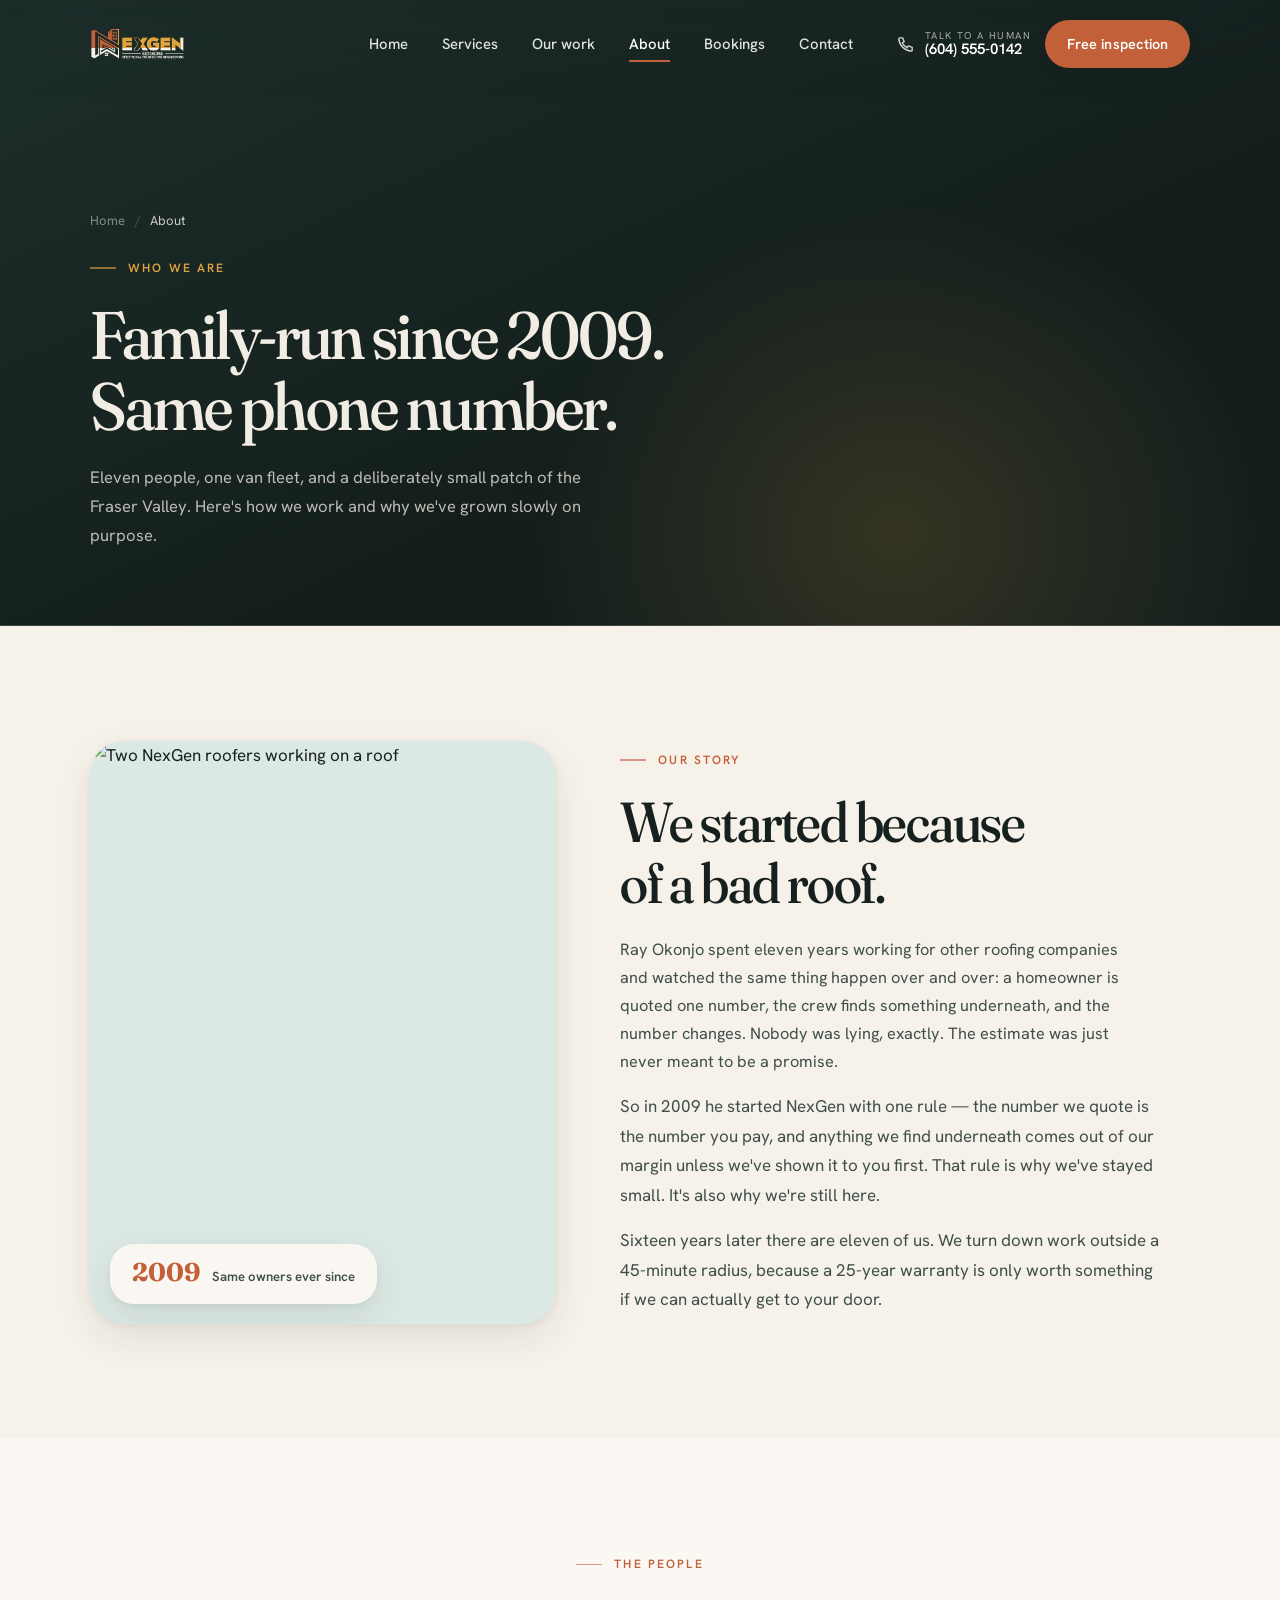
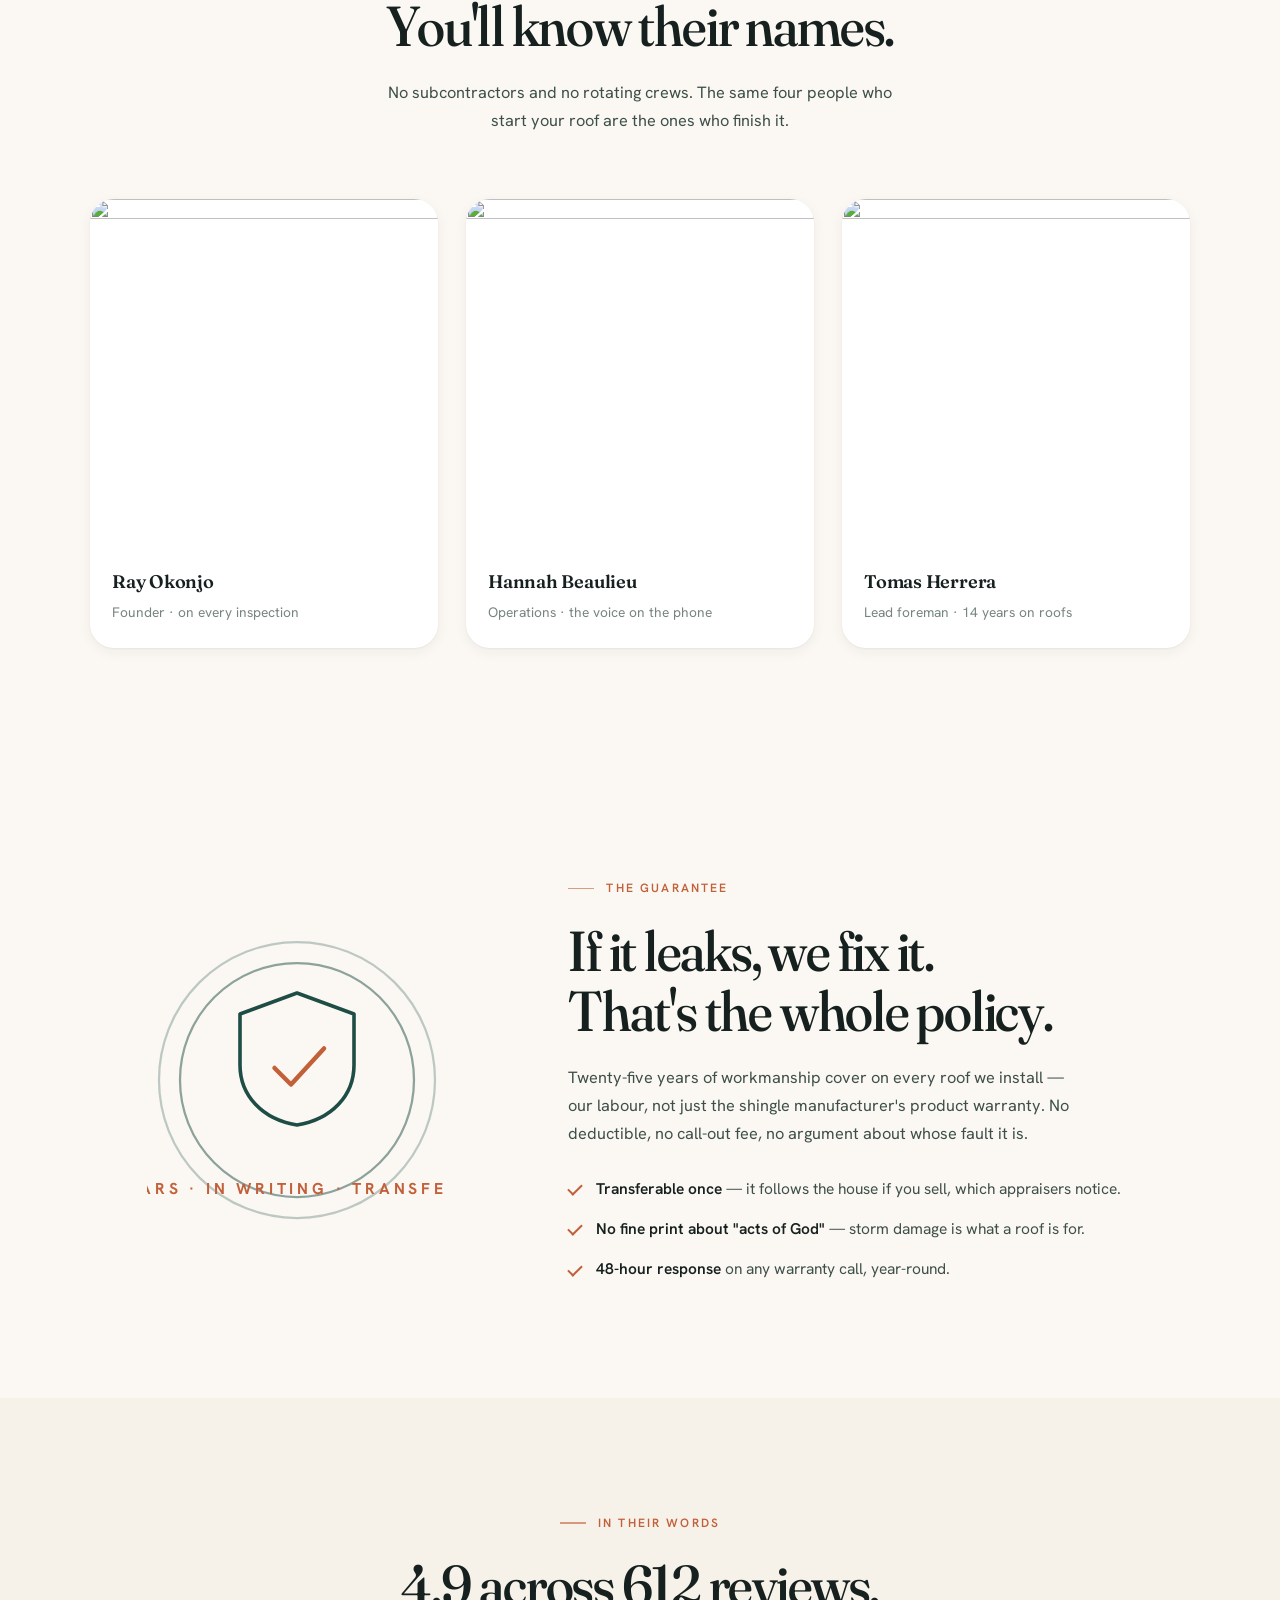
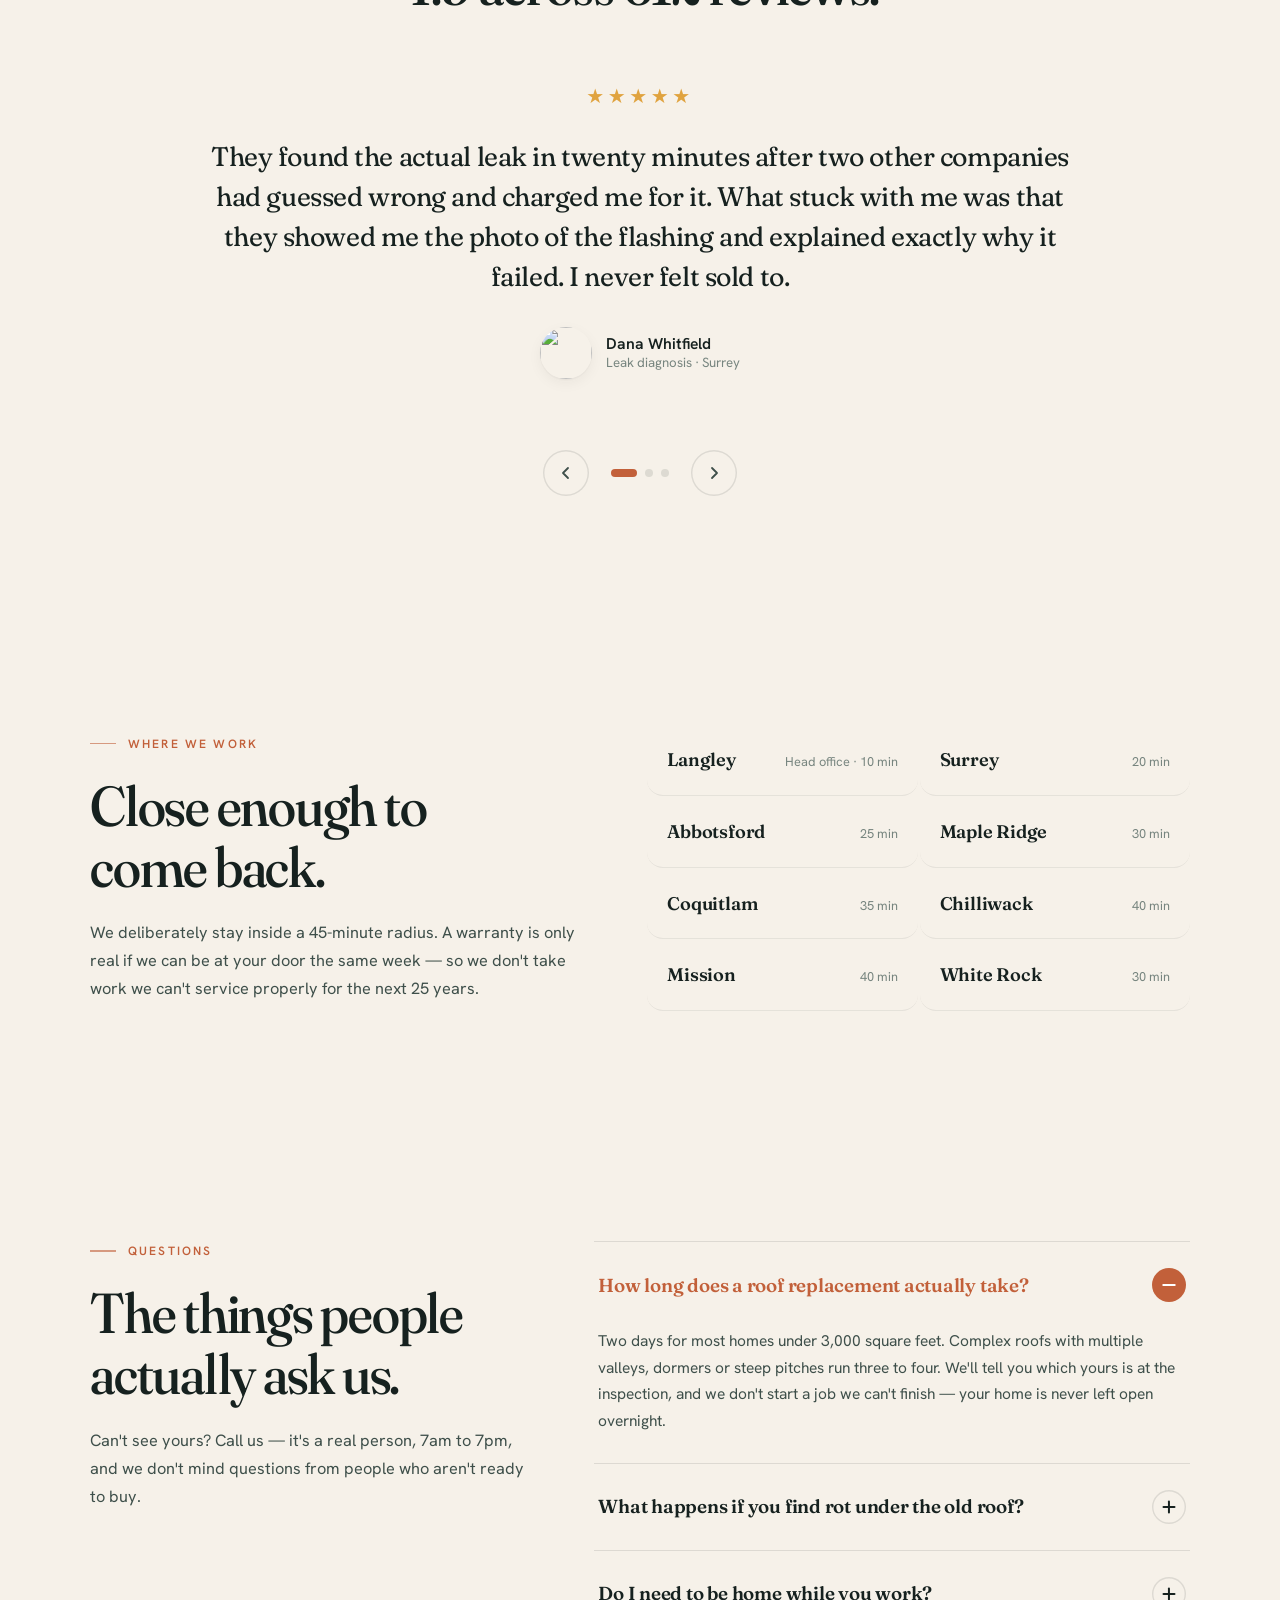
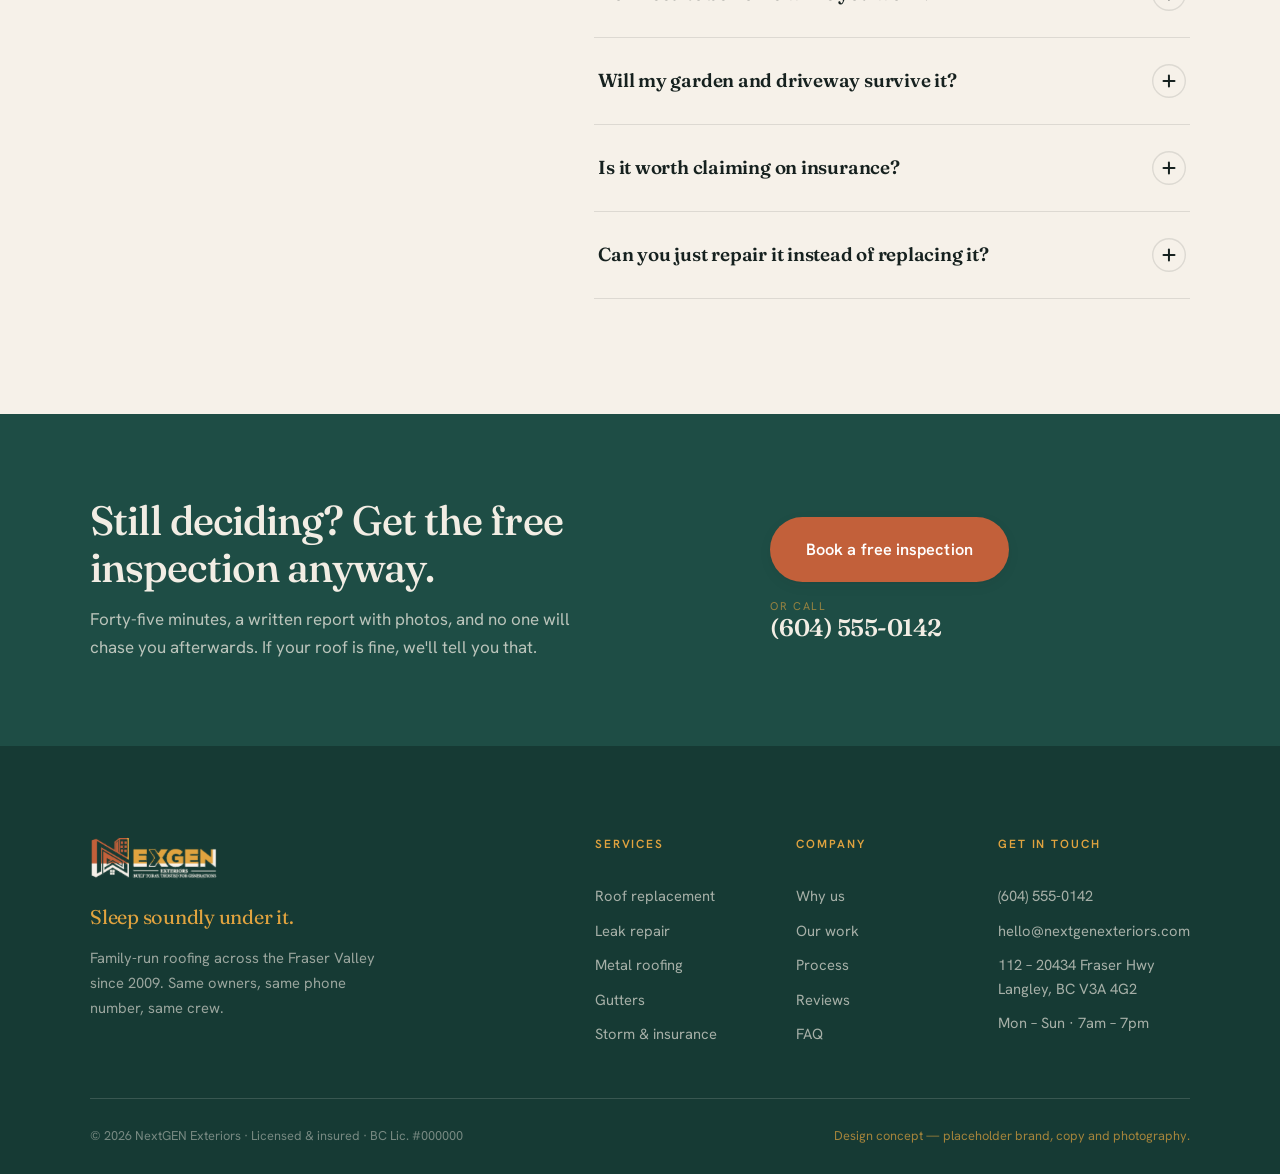
==== commit 7f898b06: "Propagate NextGEN Exteriors rebrand to remaining pages main's rebrand PR only touched index.html; br" ====
--- a/about.html
+++ b/about.html
@@ -3,17 +3,18 @@
 <head>
 <meta charset="UTF-8" />
 <meta name="viewport" content="width=device-width, initial-scale=1" />
-<title>About — NexGen Exteriors</title>
+<title>About — NextGEN Exteriors</title>
 <meta name="description" content="Family-run roofing across the Fraser Valley since 2009. Same owners, same crew, a 25-year workmanship warranty and a fixed price in writing." />
 <meta name="theme-color" content="#1E4D45" />
 <meta property="og:type" content="website" />
-<meta property="og:title" content="About — NexGen Exteriors" />
+<meta property="og:title" content="About — NextGEN Exteriors" />
 <meta property="og:description" content="Family-run roofing across the Fraser Valley since 2009. Same owners, same crew, a 25-year workmanship warranty and a fixed price in writing." />
 <link rel="preconnect" href="https://fonts.googleapis.com" />
 <link rel="preconnect" href="https://fonts.gstatic.com" crossorigin />
 <link href="https://fonts.googleapis.com/css2?family=Fraunces:opsz,wght,SOFT@9..144,400..700,0..100&family=Hanken+Grotesk:wght@400;500;600;700&display=swap" rel="stylesheet" />
 <link rel="stylesheet" href="styles.css" />
-<link rel="icon" type="image/svg+xml" href="favicon.svg" />
+<link rel="icon" type="image/png" sizes="32x32" href="assets/favicon-32.png" />
+<link rel="apple-touch-icon" sizes="180x180" href="assets/favicon-180.png" />
 <script src="main.js" defer></script>
 </head>
 <body>
@@ -25,13 +26,8 @@
 <noscript><style>.preloader{display:none !important}</style></noscript>
 <div class="preloader" data-preloader aria-hidden="true">
   <div class="preloader__mark">
-    <svg viewBox="0 0 120 96" fill="none" aria-hidden="true">
-      <path class="pl-roof" d="M18 82 60 20l42 62" stroke="#F6F1E9" stroke-width="7" stroke-linecap="round" stroke-linejoin="round"/>
-      <path class="pl-walls" d="M70 30v50" stroke="#8891A0" stroke-width="9" stroke-linecap="round"/>
-      <path class="pl-door" d="M84 40v40" stroke="#8891A0" stroke-width="8" stroke-linecap="round"/>
-    </svg>
-  </div>
-  <p class="preloader__word">NexGen Exteriors</p>
+    <img class="preloader__logo" src="assets/nexgen-logo-color.png" alt="" />
+  </div>
 </div>
 
 <a class="skip-link" href="#main">Skip to content</a>
@@ -42,8 +38,11 @@
 <!-- ============ HEADER ============ -->
 <header class="hdr" data-hdr>
   <div class="hdr__in">
-    <a class="logo" href="index.html" aria-label="NexGen Exteriors — home">
-      <span class="logo__badge"><img class="logo__img" src="logo.svg" width="218" height="64" alt="" /></span>
+    <a class="logo" href="index.html" aria-label="NextGEN Exteriors — home">
+      <span class="logo__lockup" aria-hidden="true">
+        <img class="logo__img logo__img--for-dark" src="assets/nexgen-logo-color.png" alt="" />
+        <img class="logo__img logo__img--for-light" src="assets/nexgen-logo-navy.png" alt="" />
+      </span>
     </a>
 
     <nav class="nav" aria-label="Primary">
@@ -322,8 +321,10 @@
   <div class="wrap">
     <div class="ftr__top">
       <div class="ftr__brand">
-        <a class="logo logo--lg" href="index.html" aria-label="NexGen Exteriors — home">
-          <span class="logo__badge"><img class="logo__img" src="logo.svg" width="218" height="64" alt="" /></span>
+        <a class="logo logo--lg" href="index.html" aria-label="NextGEN Exteriors — home">
+          <span class="logo__lockup" aria-hidden="true">
+            <img class="logo__img" src="assets/nexgen-logo-color.png" alt="" />
+          </span>
         </a>
         <p class="ftr__tag">Sleep soundly under it.</p>
         <p class="ftr__blurb">Family-run roofing across the Fraser Valley since 2009. Same owners,
@@ -350,7 +351,7 @@
         <div>
           <h4>Get in touch</h4>
           <a href="tel:+16045550142">(604) 555-0142</a>
-          <a href="mailto:hello@nexgenexteriors.ca">hello@nexgenexteriors.ca</a>
+          <a href="mailto:hello@nextgenexteriors.com">hello@nextgenexteriors.com</a>
           <span>112 – 20434 Fraser Hwy<br />Langley, BC V3A 4G2</span>
           <span>Mon – Sun · 7am – 7pm</span>
         </div>
@@ -358,7 +359,7 @@
     </div>
 
     <div class="ftr__bar">
-      <p>© 2026 NexGen Exteriors · Licensed &amp; insured · BC Lic. #000000</p>
+      <p>© 2026 NextGEN Exteriors · Licensed &amp; insured · BC Lic. #000000</p>
       <p class="ftr__demo">Design concept — placeholder brand, copy and photography.</p>
     </div>
   </div>
--- a/styles.css
+++ b/styles.css
@@ -1,5 +1,5 @@
 /* =========================================================================
-   HAVENRIDGE ROOFING CO. — design system
+   NEXTGEN EXTERIORS — design system
    Brief: "makes you feel safe". Warm paper, deep evergreen shelter,
    terracotta warmth. Soft radii, calm motion, generous air.
    ========================================================================= */
@@ -177,16 +177,9 @@
 }
 @keyframes plBail{to{opacity:0; visibility:hidden}}
 .preloader.is-gone{opacity:0; visibility:hidden}
-.preloader__mark svg{width:96px; height:78px}
-.preloader__mark path{stroke-dasharray:180; stroke-dashoffset:180; animation:plDraw 1.1s var(--e-out) forwards}
-.pl-walls{animation-delay:.32s !important}
-.pl-door{animation-delay:.58s !important}
-@keyframes plDraw{to{stroke-dashoffset:0}}
-.preloader__word{
-  font-family:var(--display); font-size:1.5rem; letter-spacing:.2em; text-transform:uppercase;
-  color:var(--on-dark); opacity:0; animation:plWord .8s var(--e-out) .7s forwards;
-}
-@keyframes plWord{from{opacity:0; transform:translateY(10px)} to{opacity:.85; transform:none}}
+.preloader__mark{opacity:0; animation:plWord .8s var(--e-out) .3s forwards}
+.preloader__logo{display:block; width:min(58vw,260px); height:auto; margin-inline:auto}
+@keyframes plWord{from{opacity:0; transform:translateY(10px)} to{opacity:1; transform:none}}
 
 /* ---------- header ---------- */
 .hdr{
@@ -207,22 +200,19 @@
   padding-inline:var(--gut); display:flex; align-items:center; gap:28px;
 }
 
-/* NexGen Exteriors wordmark: the logo is a raster/vector asset with fixed
-   navy+gray ink, not currentColor-driven text, so it can't recolor itself
-   between the transparent (hero) and stuck (cream) header states the way the
-   old inline mark + HTML text did. A light badge behind it instead keeps it
-   legible in both states without ever needing to change its own colors. */
-.logo{display:flex; align-items:center}
-.logo__badge{
-  display:inline-flex; align-items:center;
-  background:rgba(255,255,255,.94); border-radius:var(--r-sm);
-  padding:7px 14px; box-shadow:var(--sh-1);
-  transition:transform .55s var(--e-settle), box-shadow .45s var(--e-soft);
-}
-.logo:hover .logo__badge{transform:translateY(-2px); box-shadow:var(--sh-2)}
-.logo__img{display:block; height:34px; width:auto}
-.logo--lg .logo__badge{padding:12px 20px}
-.logo--lg .logo__img{height:46px}
+.logo{display:flex; align-items:center; gap:12px}
+.logo__lockup{
+  position:relative; display:block; height:34px; aspect-ratio:710/255;
+  transition:transform .55s var(--e-settle);
+}
+.logo:hover .logo__lockup{transform:translateY(-3px)}
+.logo__img{
+  position:absolute; inset:0; height:100%; width:auto; display:block; opacity:1;
+  transition:opacity .45s var(--e-soft);
+}
+.logo__img--for-light{opacity:0}
+.hdr.is-stuck .logo__img--for-dark{opacity:0}
+.hdr.is-stuck .logo__img--for-light{opacity:1}
 
 .nav{display:flex; gap:4px; margin-left:auto}
 .nav a{
@@ -801,6 +791,7 @@
 /* ---------- footer ---------- */
 .ftr{background:var(--brand-700); color:var(--on-dark); padding:clamp(58px,7vw,96px) 0 28px}
 .ftr__top{display:grid; grid-template-columns:1fr 1.35fr; gap:clamp(34px,5vw,72px); padding-bottom:52px}
+.logo--lg .logo__lockup{height:46px}
 .ftr__tag{font-family:var(--display); font-size:1.24rem; color:var(--gold); margin:20px 0 12px; letter-spacing:-.012em}
 .ftr__blurb{font-size:.92rem; color:rgba(242,237,228,.6); max-width:38ch; line-height:1.68}
 .ftr__nav{display:grid; grid-template-columns:repeat(3,1fr); gap:clamp(20px,3vw,40px)}
